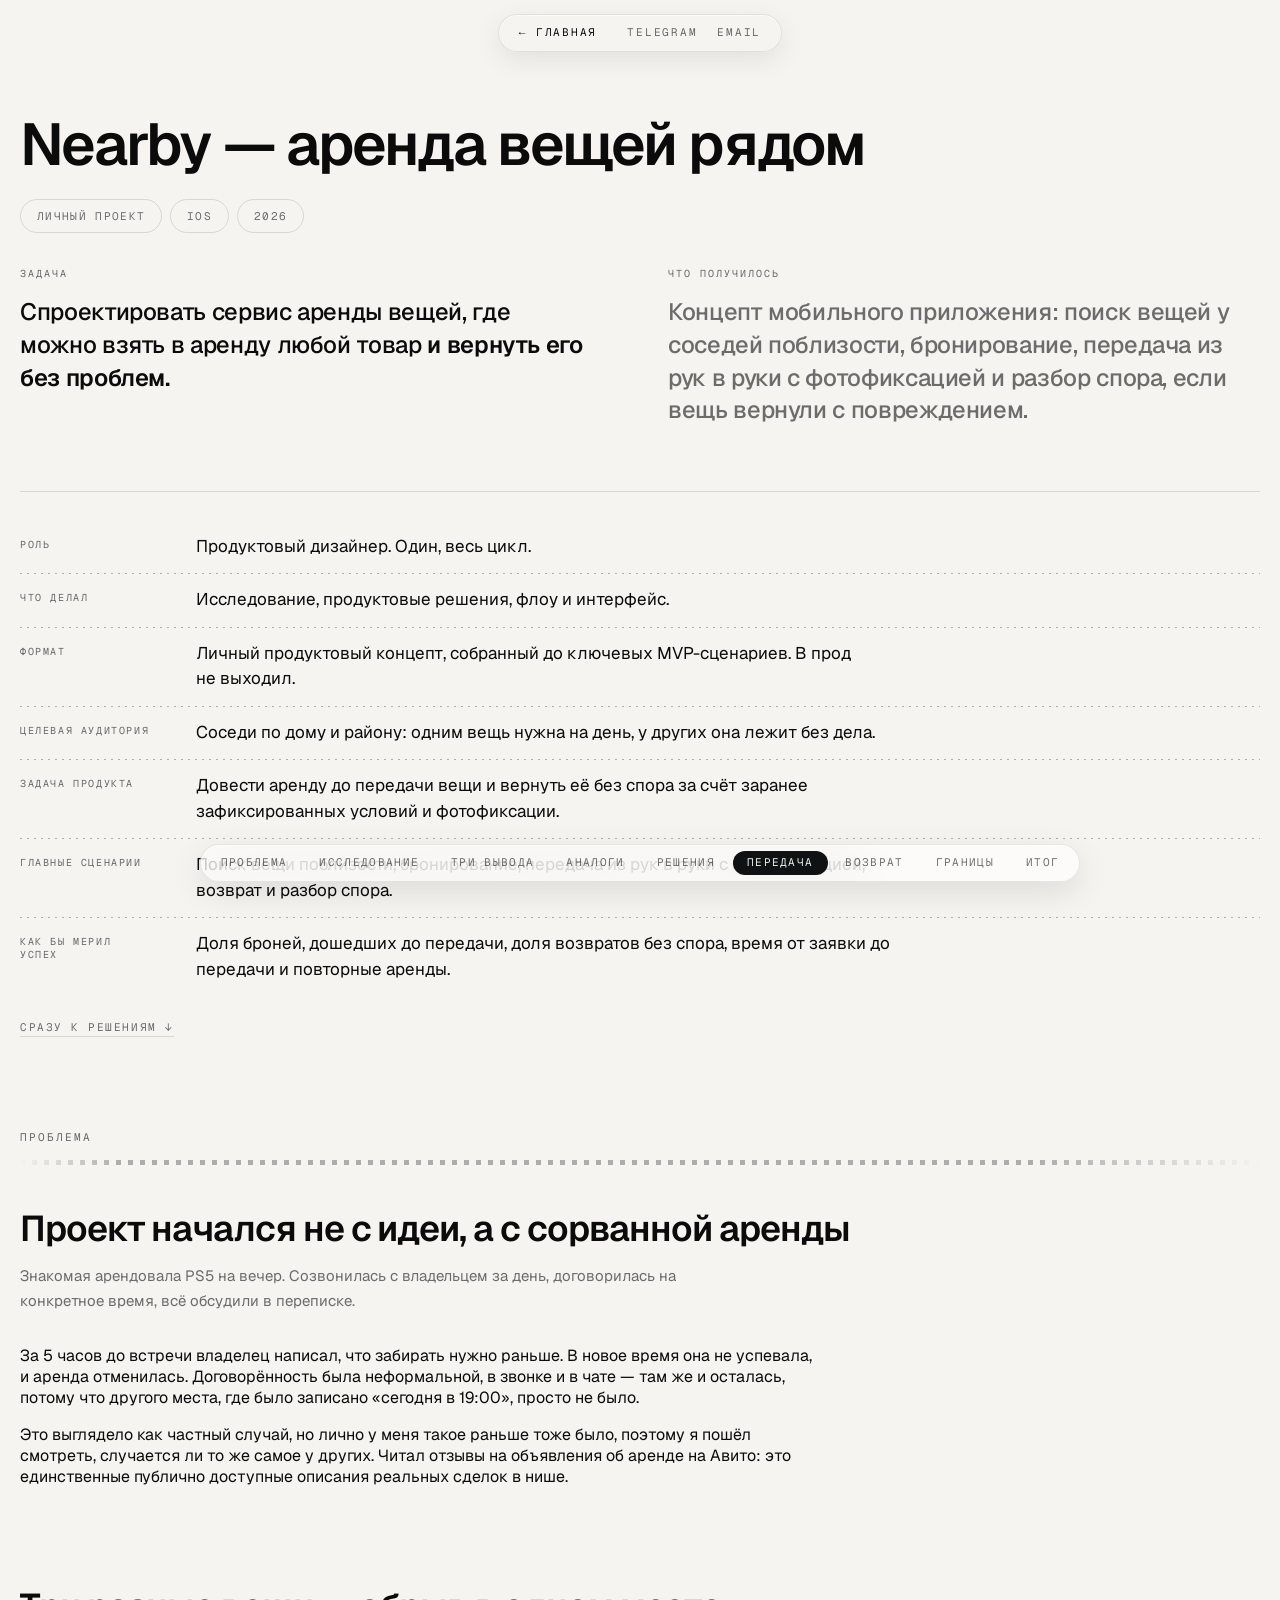
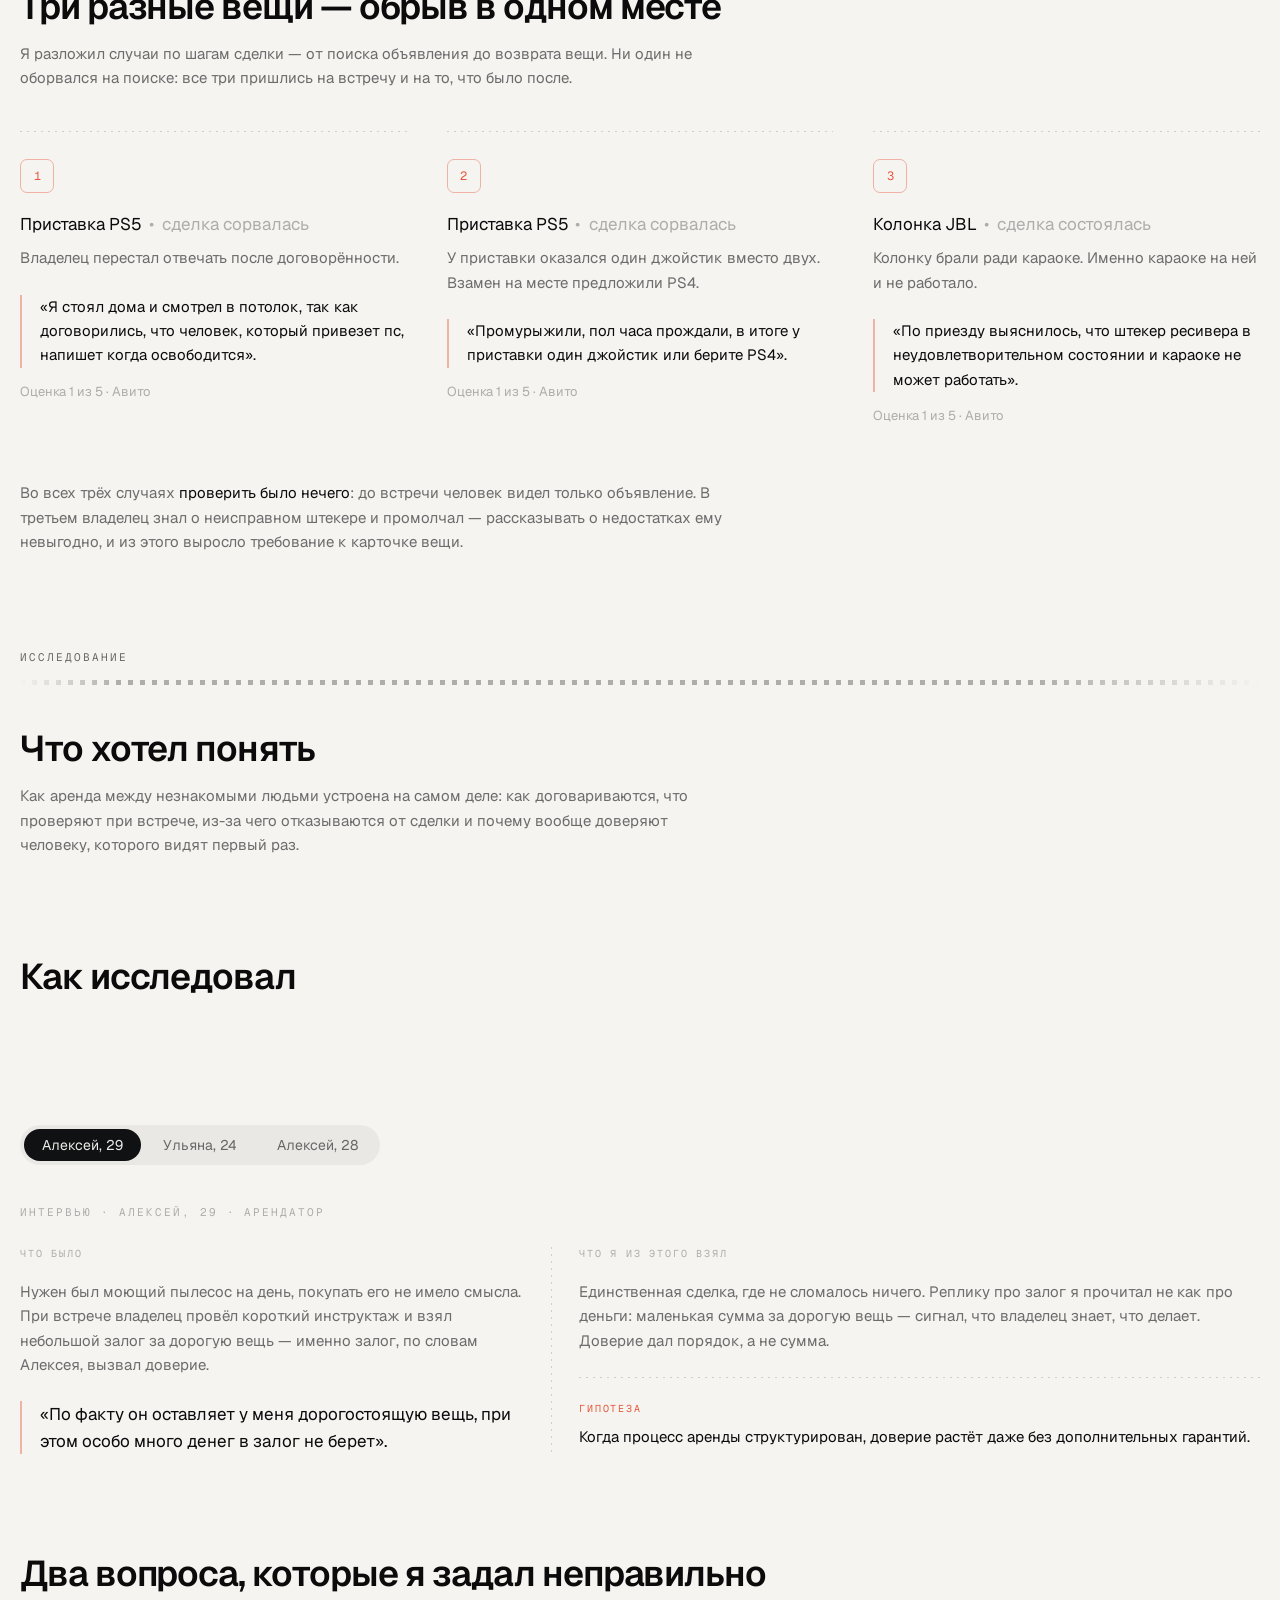
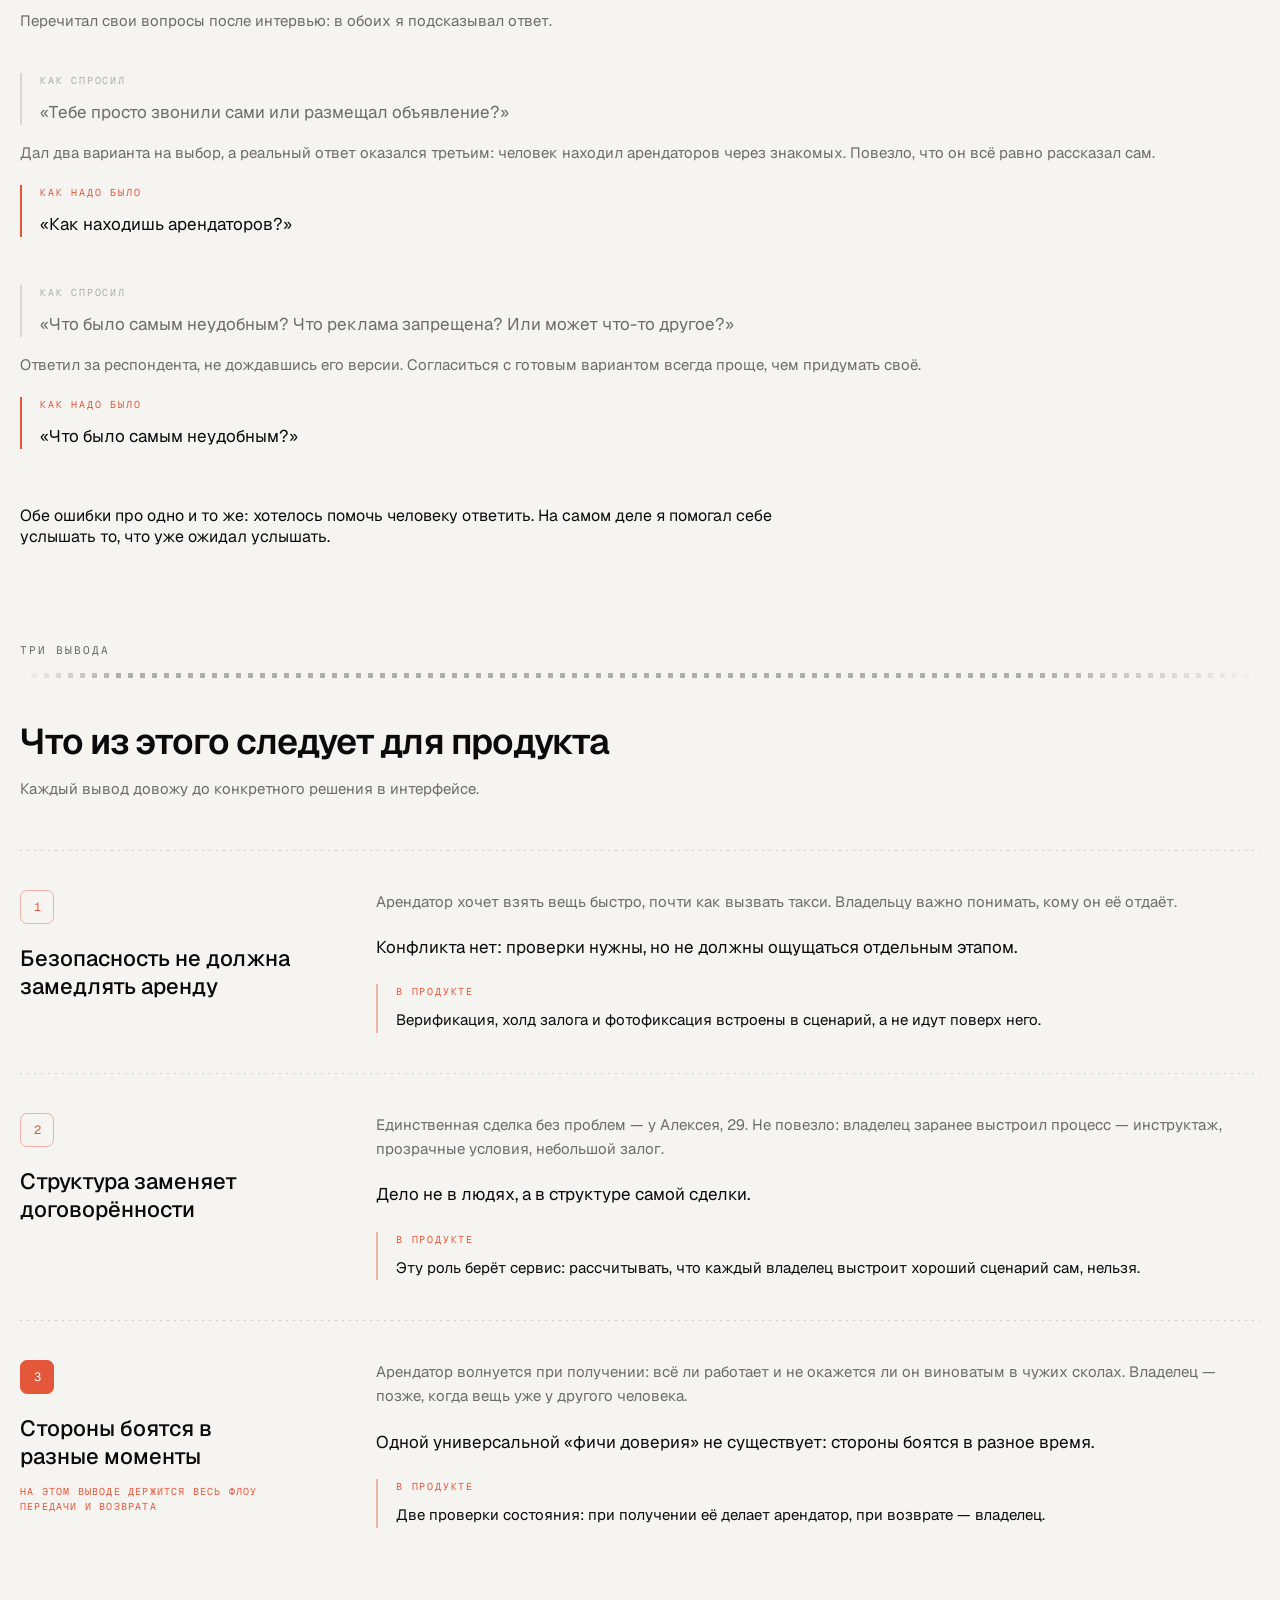
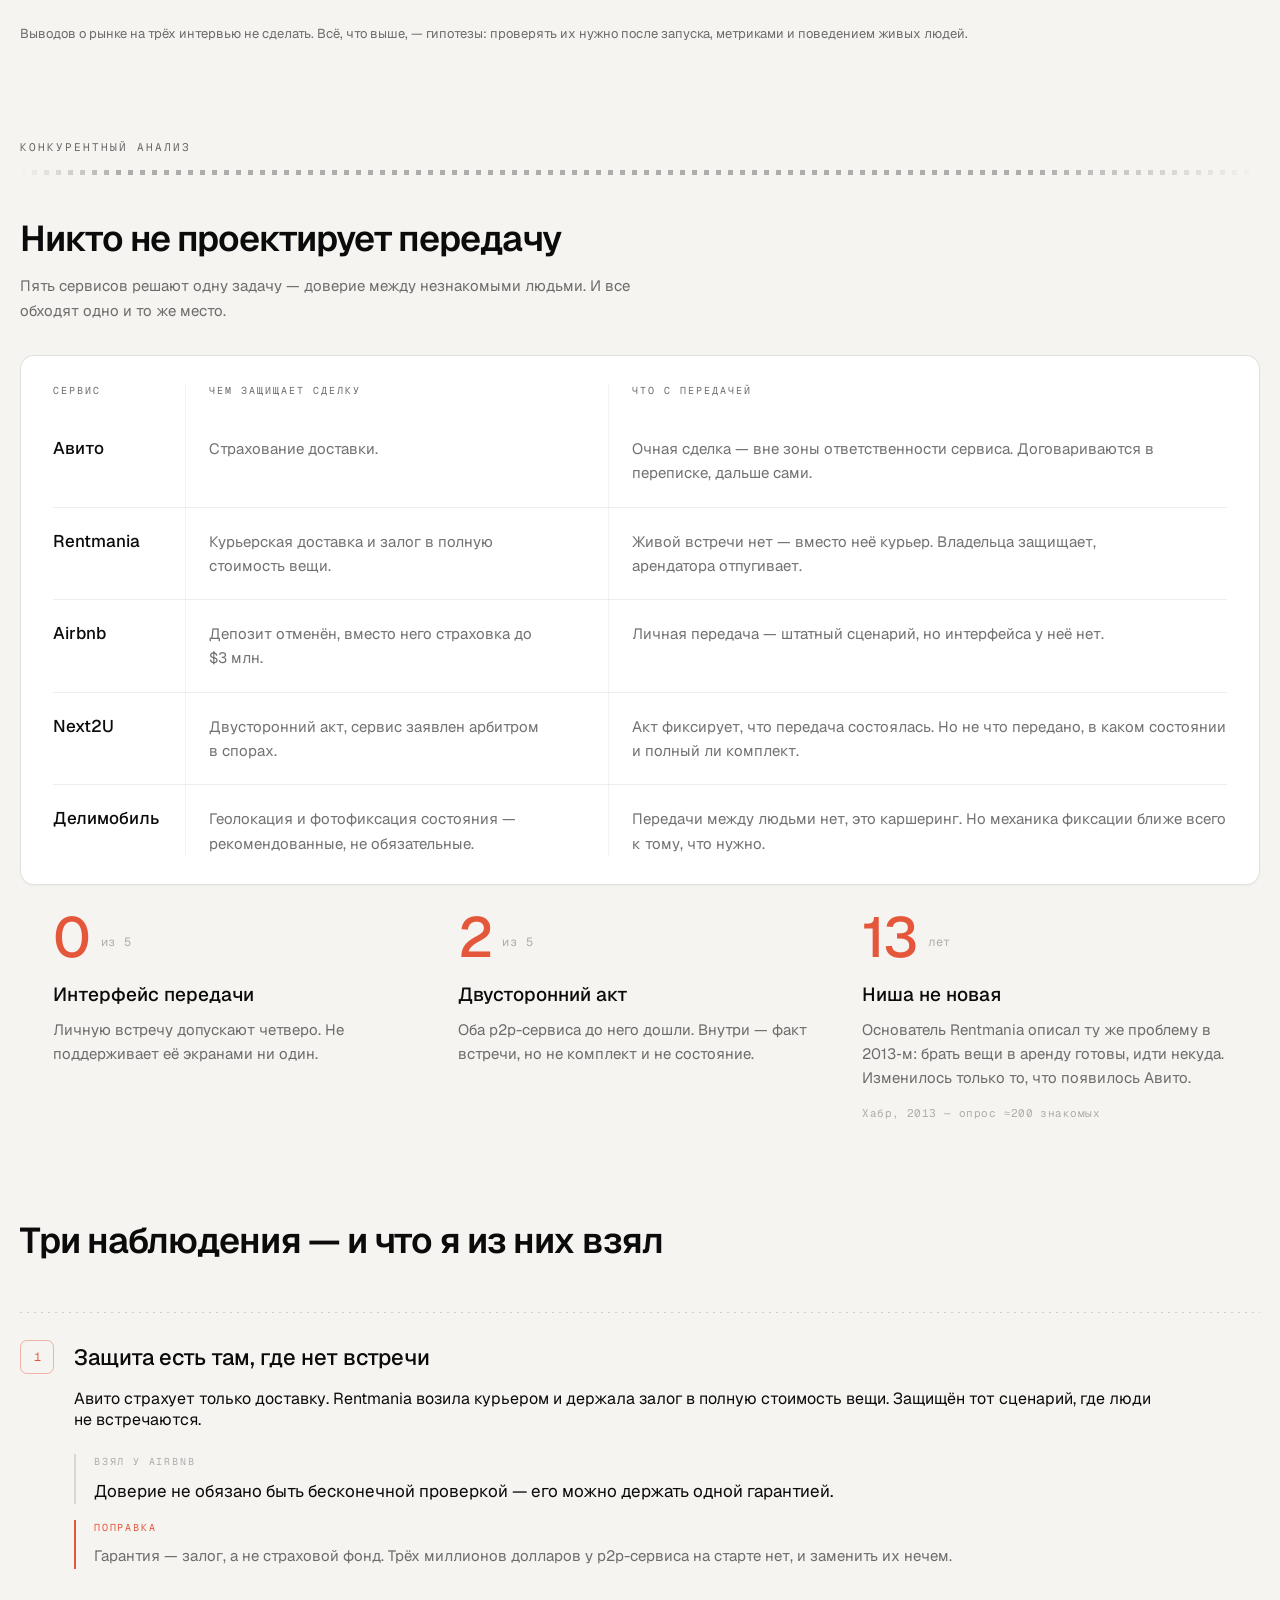
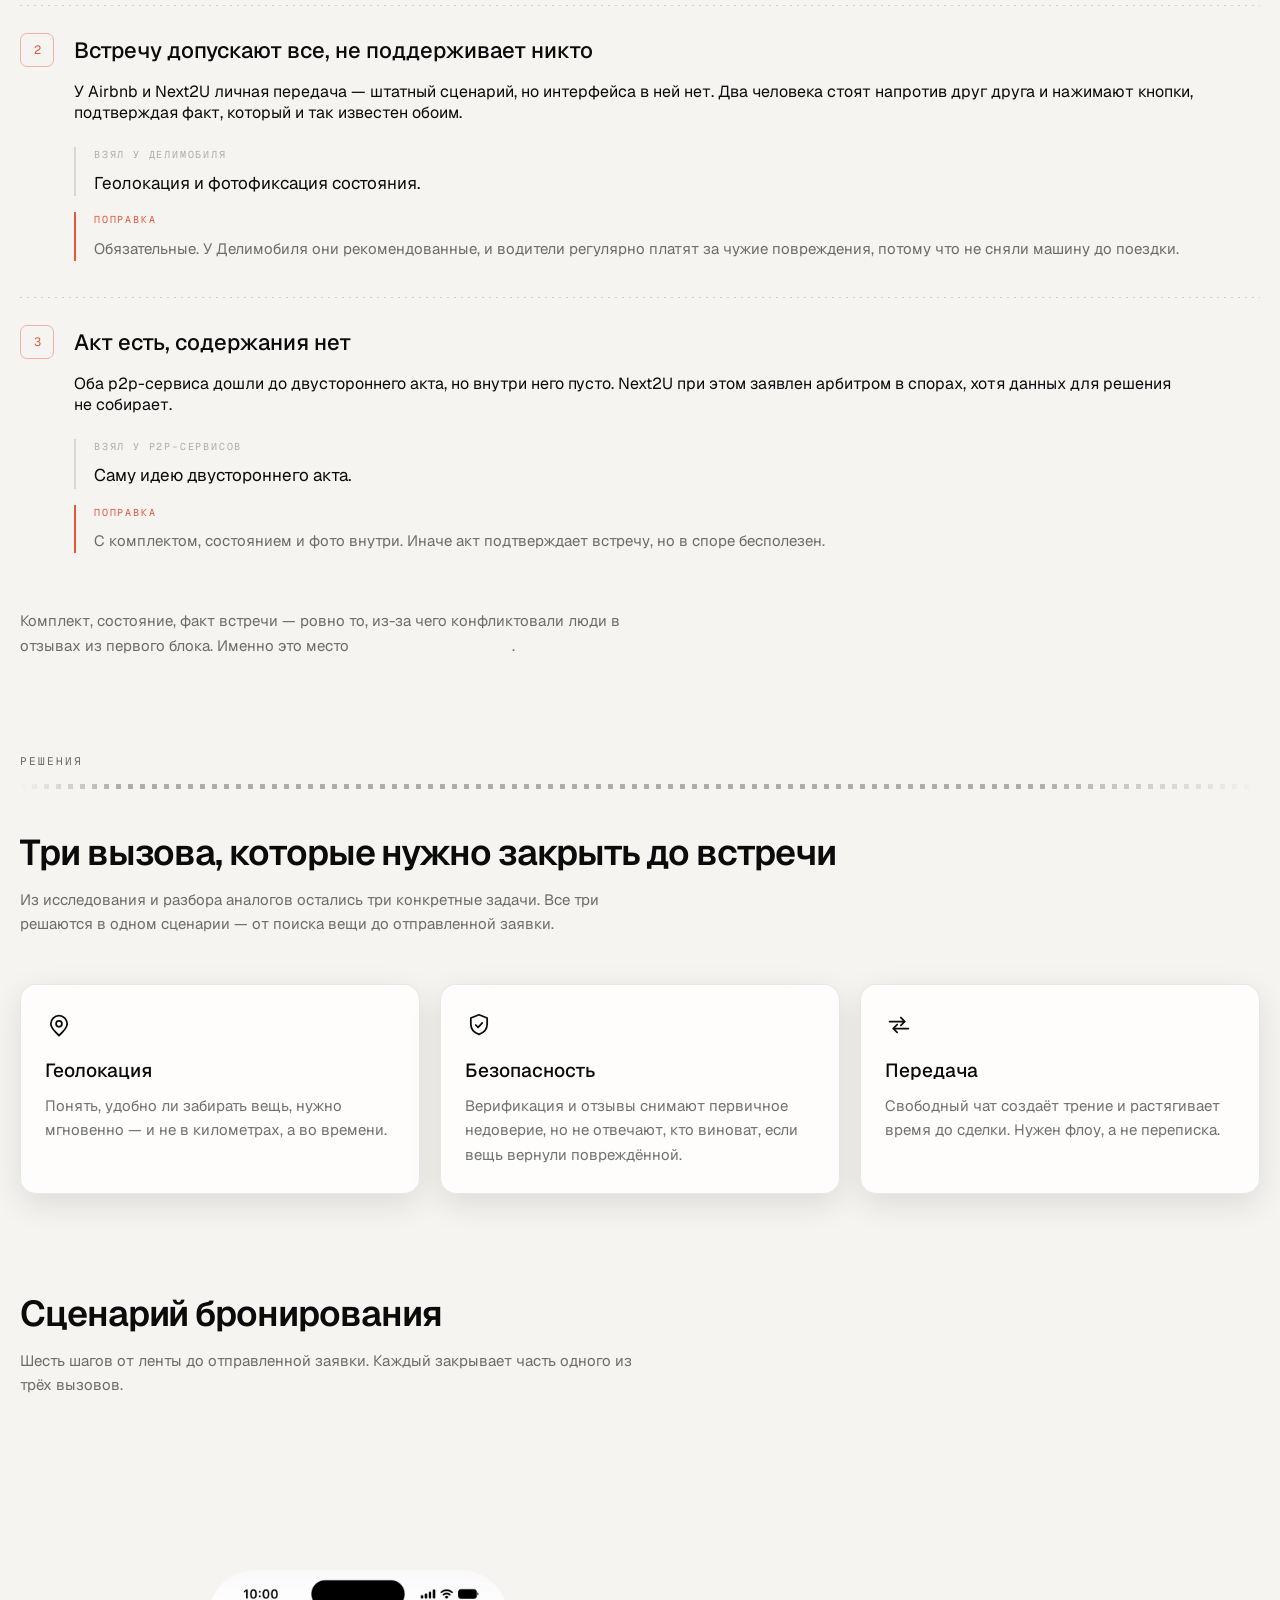
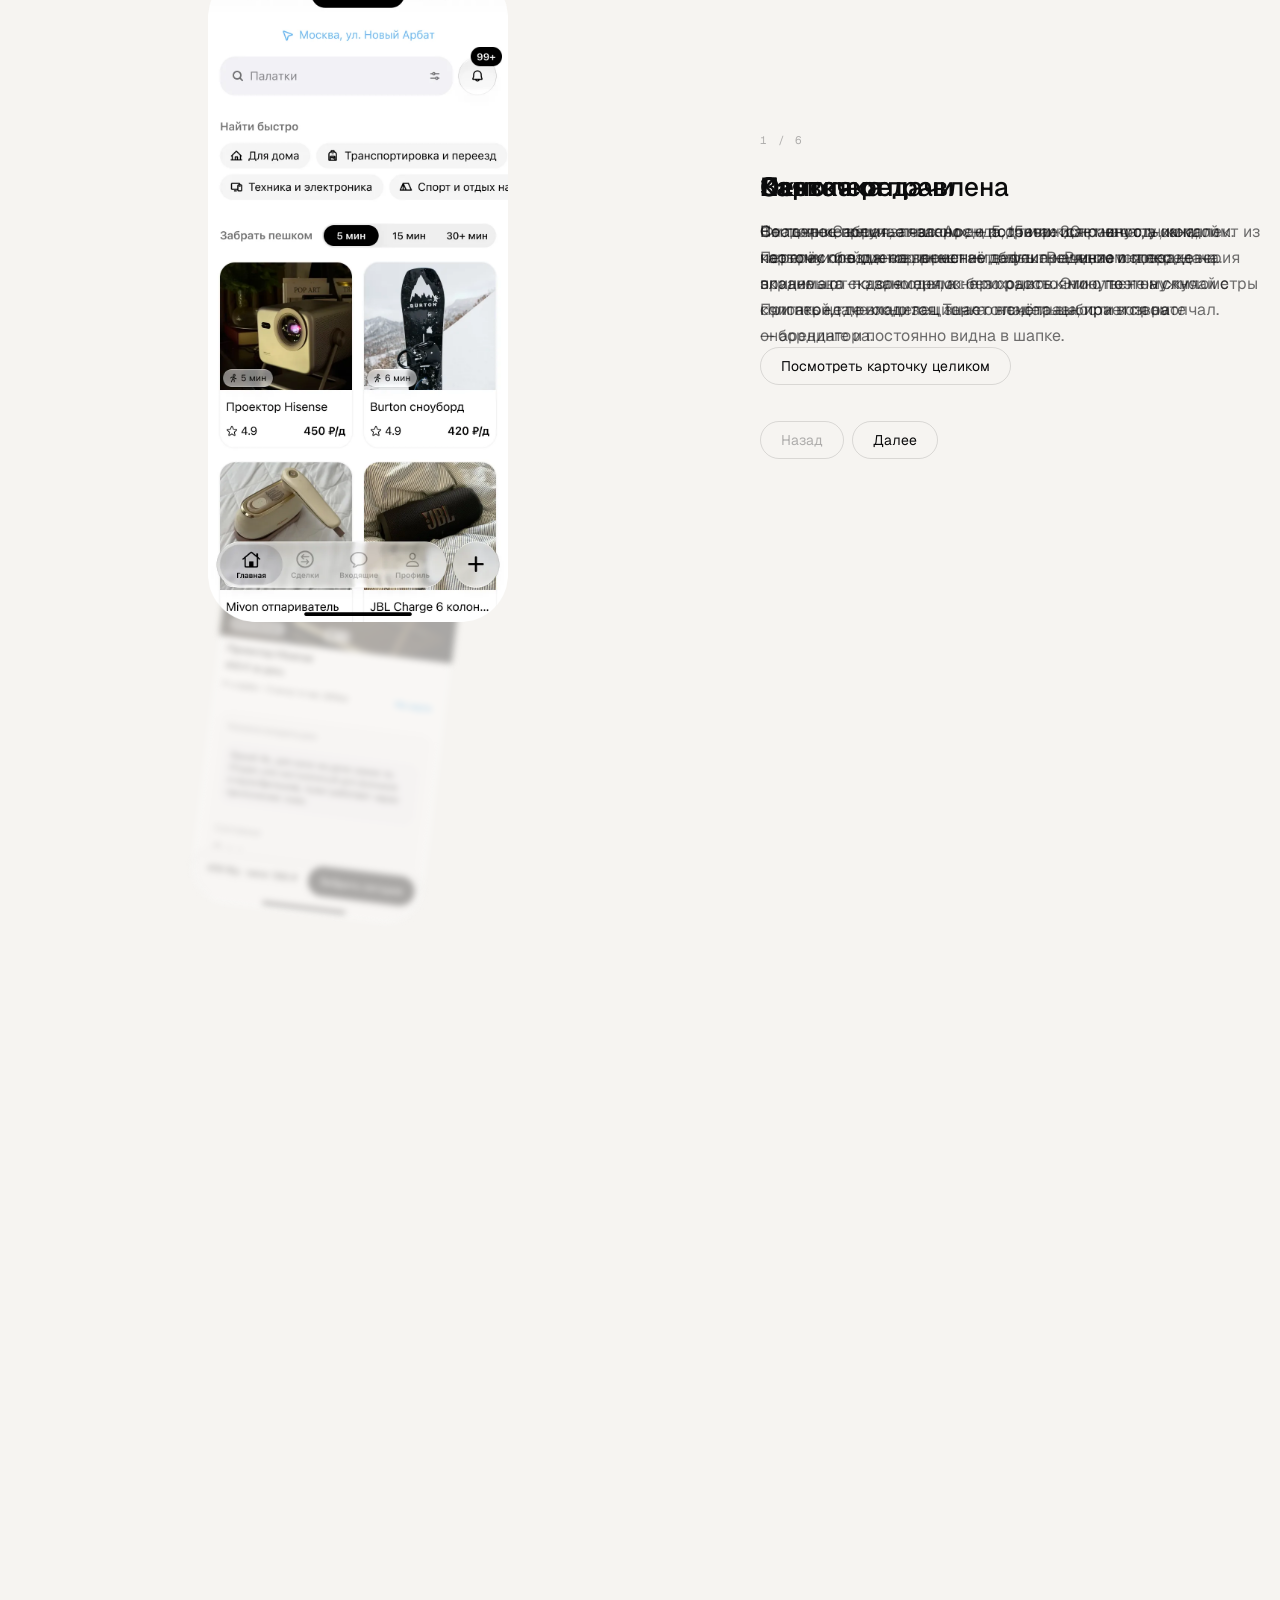
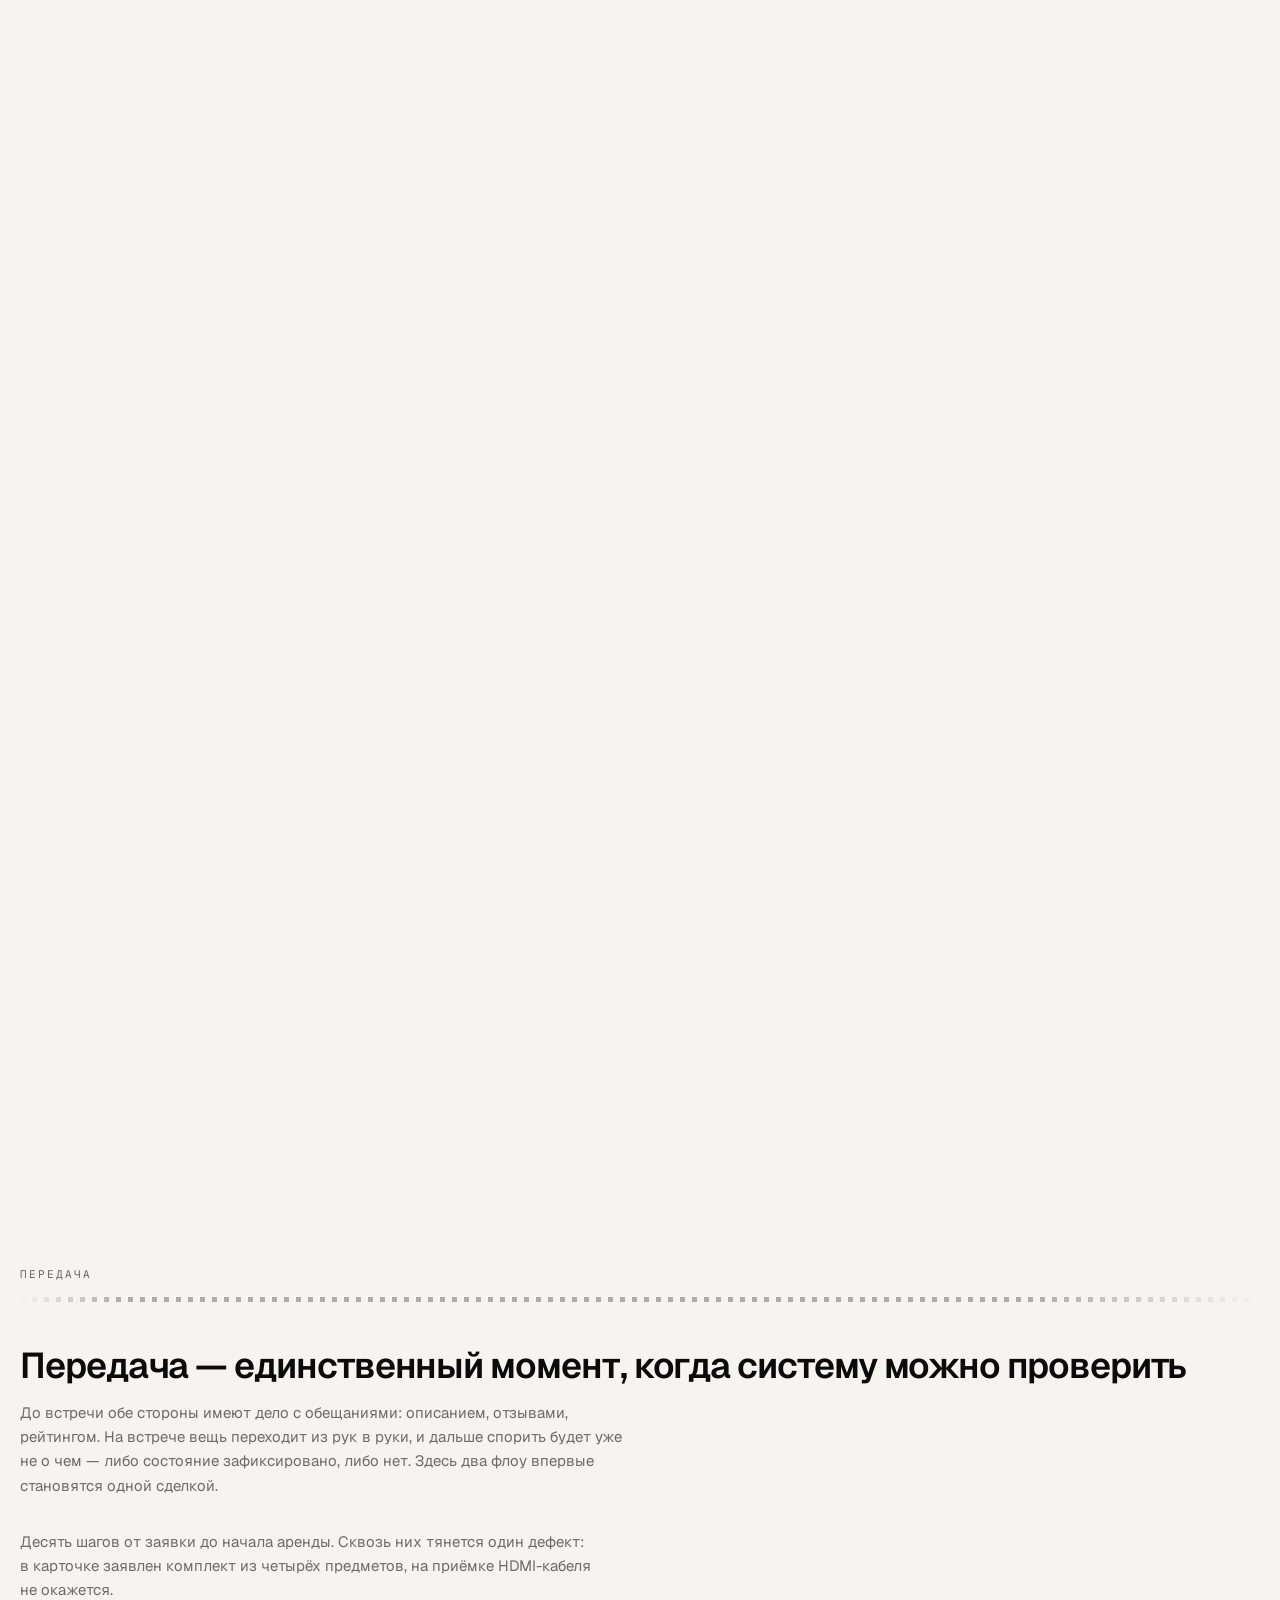
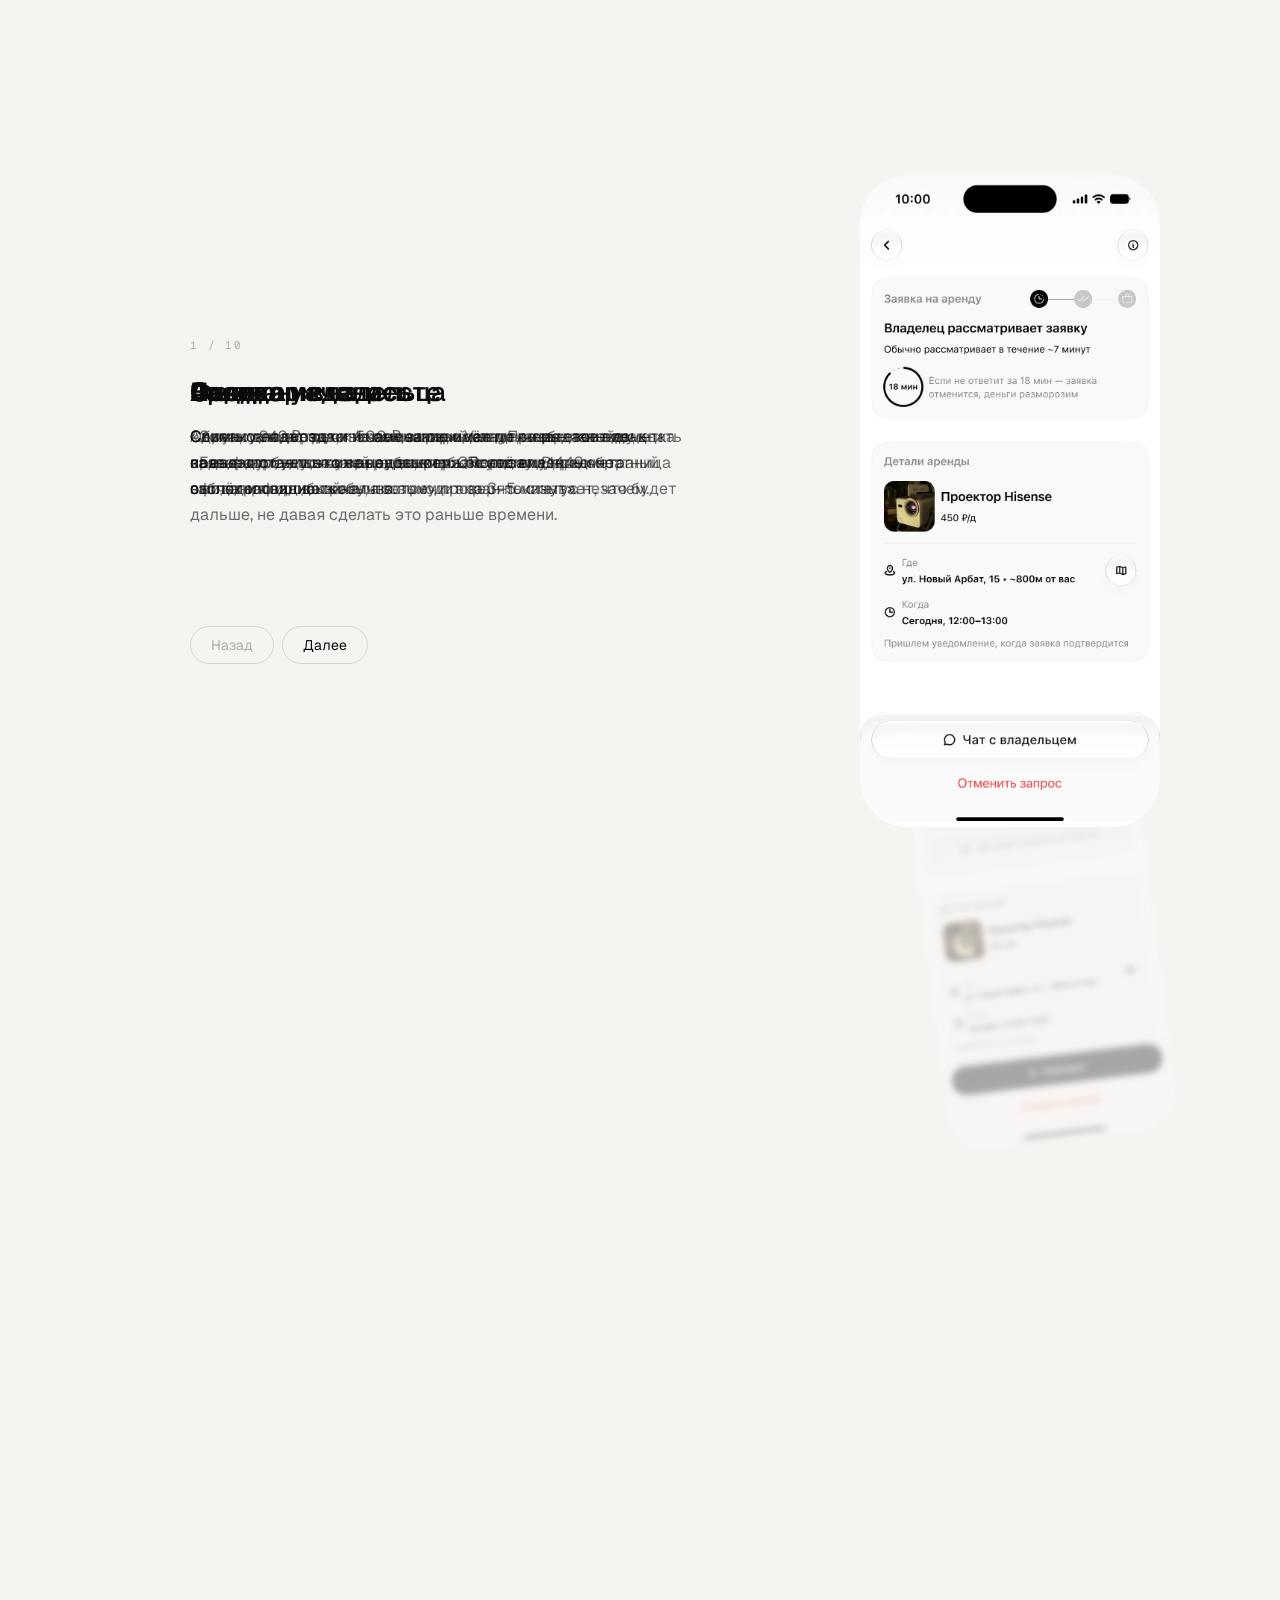
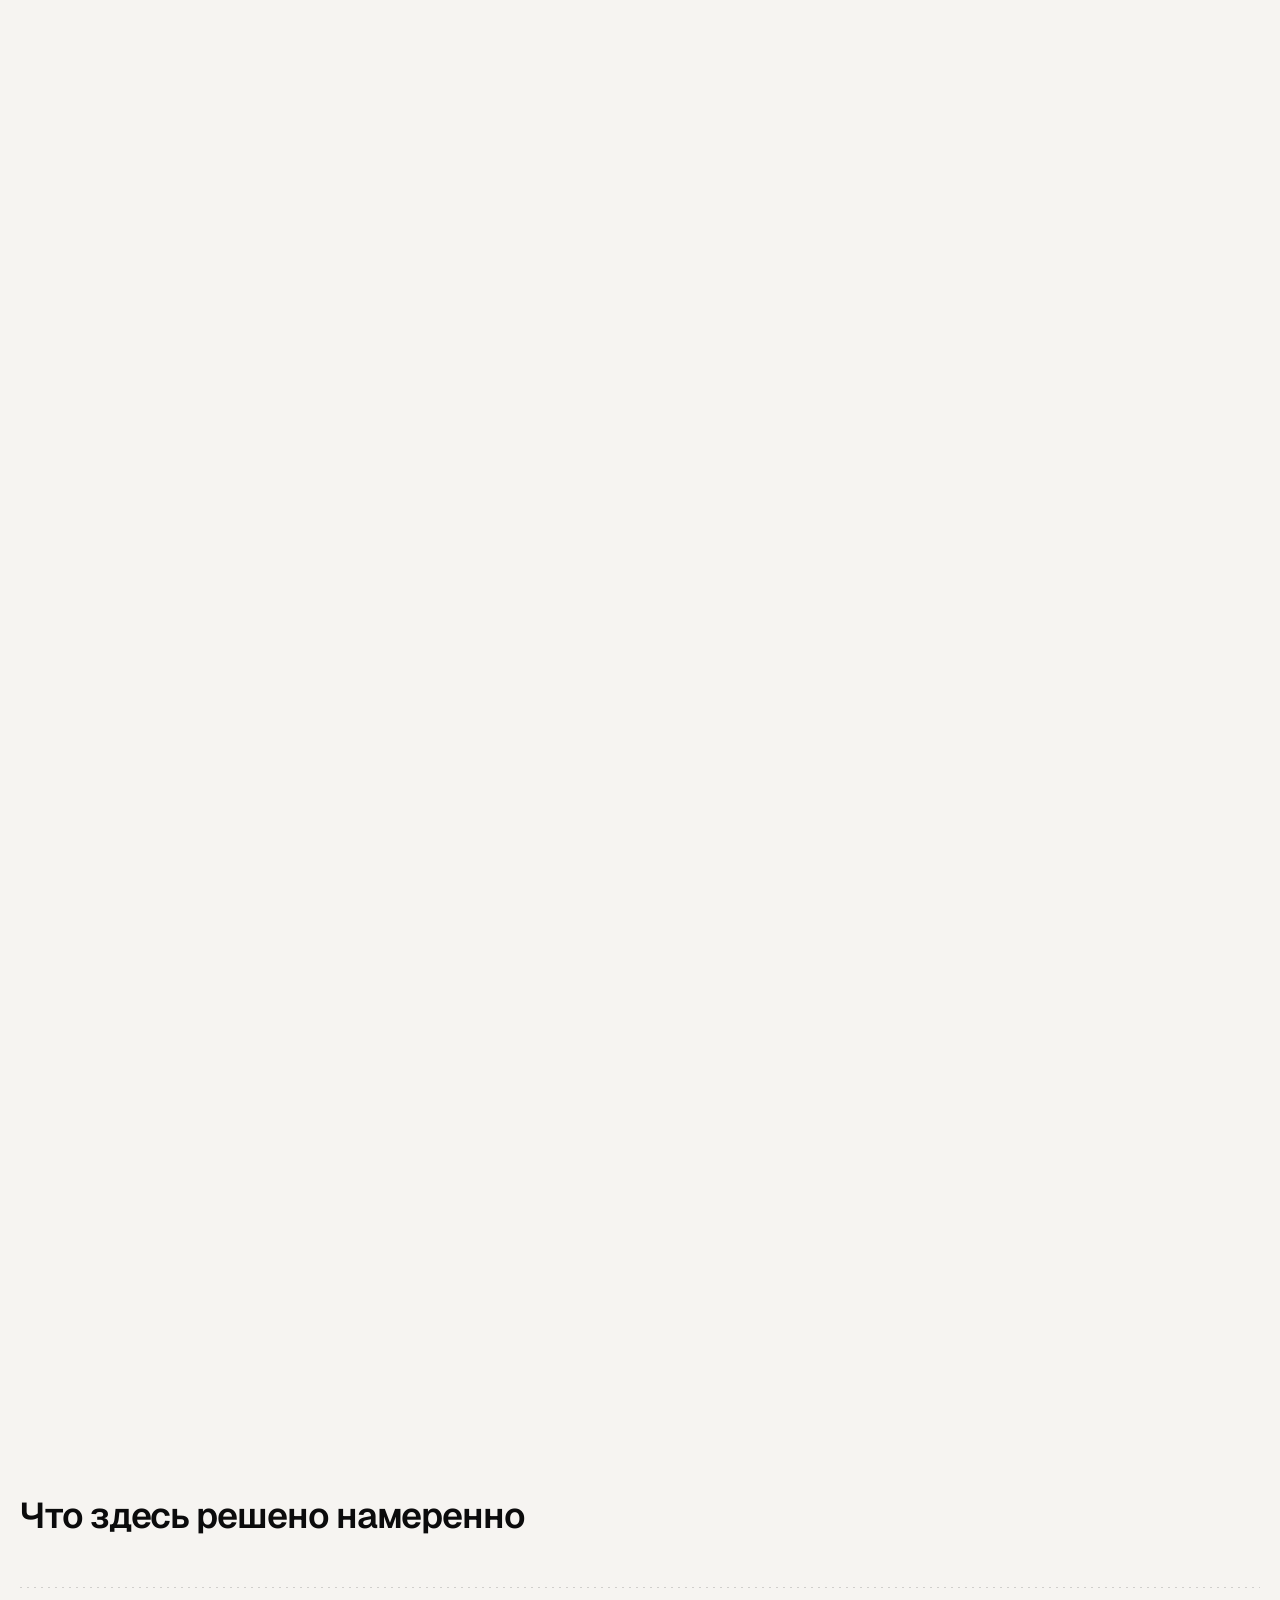
==== case-nearby.html @ 90307a19 "fix: обновлён скрин pending и возвращён экран «Я на месте» во флоу передачи Co-Authored-By: Claude O" ====
<!DOCTYPE html>
<html lang="ru">
<head>
<meta charset="utf-8">
<meta name="viewport" content="width=device-width, initial-scale=1">
<meta name="color-scheme" content="light only">
<meta name="supported-color-schemes" content="light">
<meta name="theme-color" content="#F6F4F1">
<title>Nearby — аренда вещей рядом</title>
<link rel="icon" href="favicon.svg" type="image/svg+xml">
<link rel="stylesheet" href="css/fonts.css">
<link rel="stylesheet" href="css/tokens.css">
<link rel="stylesheet" href="css/base.css">
<link rel="stylesheet" href="css/case.css">
<link rel="stylesheet" href="css/nearby.css">
<link rel="stylesheet" href="css/transition.css">
<!-- ставим флаг до первой отрисовки: иначе блоки успеют показаться и мигнут -->
<script>document.documentElement.classList.add('js-rv')</script>
<!-- без defer намеренно: переход должен встать до первой отрисовки страницы -->
<script src="js/page-transition.js"></script>
<!-- Vercel Speed Insights: сбор метрик реальных пользователей -->
<script defer src="/_vercel/speed-insights/script.js"></script>
<!-- Yandex.Metrika counter -->
<script type="text/javascript">
    (function(m,e,t,r,i,k,a){
        m[i]=m[i]||function(){(m[i].a=m[i].a||[]).push(arguments)};
        m[i].l=1*new Date();
        for (var j = 0; j < document.scripts.length; j++) {if (document.scripts[j].src === r) { return; }}
        k=e.createElement(t),a=e.getElementsByTagName(t)[0],k.async=1,k.src=r,a.parentNode.insertBefore(k,a)
    })(window, document,'script','https://mc.yandex.ru/metrika/tag.js?id=111310110', 'ym');

    ym(111310110, 'init', {ssr:true, webvisor:true, clickmap:true, ecommerce:"dataLayer", referrer: document.referrer, url: location.href, accurateTrackBounce:true, trackLinks:true});
</script>
<!-- /Yandex.Metrika counter -->
</head>
<body>
<!-- Yandex.Metrika: часть без JS. В <head> её держать нельзя — там разрешён
     только link/style/meta, и парсер закрыл бы <head> на этом теге. -->
<noscript><div><img src="https://mc.yandex.ru/watch/111310110" style="position:absolute; left:-9999px;" alt="" /></div></noscript>

<div class="navbar" id="navbar">
  <nav class="nav">
    <a class="back" href="index.html">← Главная</a>
    <div class="nav__l">
      <a href="https://t.me/deadlif1" target="_blank" rel="noopener">Telegram</a>
      <a href="mailto:new.boxmail666@gmail.com">Email</a>
    </div>
  </nav>
</div>

<div class="spacer" aria-hidden="true"></div>

<div class="wrap">

  <header class="chead">
    <h1 class="chead__title">Nearby — аренда вещей рядом</h1>

    <div class="pills">
      <span class="pill">Личный проект</span>
      <span class="pill">iOS</span>
      <span class="pill">2026</span>
    </div>

    <div class="brief">
      <div>
        <p class="brief__k">Задача</p>
        <p class="brief__t">Спроектировать сервис аренды вещей, где можно взять в аренду любой товар <b>и вернуть его без проблем.</b></p>
      </div>
      <div>
        <p class="brief__k">Что получилось</p>
        <p class="brief__t brief__t--dim">Концепт мобильного приложения: поиск вещей у соседей поблизости, бронирование, передача из рук в руки с фотофиксацией и разбор спора, если вещь вернули с повреждением.</p>
      </div>
    </div>

  </header>

  <!-- Кейс длинный намеренно, но не каждый читатель готов пройти его целиком.
       Здесь аргумент целиком в нескольких строках, дальше — как я к нему пришёл.
       Роль, формат и статус живут только тут: раньше они дублировались строкой
       .meta в шапке, экран в экран. -->
  <section class="tldr" aria-label="Кратко о кейсе">
    <dl class="tldr__l">
      <div>
        <dt>Роль</dt>
        <dd>Продуктовый дизайнер. Один, весь цикл.</dd>
      </div>
      <div>
        <dt>Что делал</dt>
        <dd>Исследование, продуктовые решения, флоу и интерфейс.</dd>
      </div>
      <div>
        <dt>Формат</dt>
        <dd>Личный продуктовый концепт, собранный до ключевых MVP-сценариев. В прод не выходил.</dd>
      </div>
      <div>
        <dt>Целевая аудитория</dt>
        <dd>Соседи по дому и району: одним вещь нужна на день, у других она лежит без дела.</dd>
      </div>
      <div>
        <dt>Задача продукта</dt>
        <dd>Довести аренду до передачи вещи и вернуть её без спора за счёт заранее зафиксированных условий и фотофиксации.</dd>
      </div>
      <div>
        <dt>Главные сценарии</dt>
        <dd>Поиск вещи поблизости, бронирование, передача из рук в руки с фотофиксацией, возврат и разбор спора.</dd>
      </div>
      <div>
        <dt>Как бы мерил успех</dt>
        <dd>Доля броней, дошедших до передачи, доля возвратов без спора, время от заявки до передачи и повторные аренды.</dd>
      </div>
    </dl>

    <p class="tldr__go"><a href="#solution">Сразу к решениям ↓</a></p>
  </section>

  <!-- ── 1. Проблема ──────────────────────────────────────────────────── -->
  <section id="problem">
    <div class="labelrow"><p class="sect__label">Проблема</p><hr class="rule"></div>

    <h2 class="stub__t">Проект начался не с идеи, а с сорванной аренды</h2>

    <p class="lead">Знакомая арендовала PS5 на вечер. Созвонилась с владельцем за день, договорилась на конкретное время, всё обсудили в переписке.</p>

    <p>За 5 часов до встречи владелец написал, что забирать нужно раньше. В новое время она не успевала, и аренда отменилась. Договорённость была неформальной, в звонке и в чате — там же и осталась, потому что другого места, где было записано «сегодня в 19:00», просто не было.</p>

    <p>Это выглядело как частный случай, но лично у меня такое раньше тоже было, поэтому я пошёл смотреть, случается ли то же самое у других. Читал отзывы на объявления об аренде на Авито: это единственные публично доступные описания реальных сделок в нише.</p>

    <h2 class="stub__t" style="margin-top:96px">Три разные вещи — обрыв в одном месте</h2>

    <p class="lead">Я разложил случаи по шагам сделки — от поиска объявления до возврата вещи. Ни один не оборвался на поиске: все три пришлись на встречу и на то, что было после.</p>

    <ul class="ev" id="ev-problem" aria-label="Три отзыва: что произошло в каждом случае">
      <li class="ev__c">
        <span class="ev__n" aria-hidden="true">1</span>
        <p class="ev__t">Приставка PS5 <span class="ev__st">сделка сорвалась</span></p>
        <p class="ev__d">Владелец перестал отвечать после договорённости.</p>
        <blockquote class="ev__q">«Я стоял дома и смотрел в потолок, так как договорились, что человек, который привезет пс, напишет когда освободится».</blockquote>
        <p class="ev__src">Оценка 1 из 5 · Авито</p>
      </li>

      <li class="ev__c">
        <span class="ev__n" aria-hidden="true">2</span>
        <p class="ev__t">Приставка PS5 <span class="ev__st">сделка сорвалась</span></p>
        <p class="ev__d">У приставки оказался один джойстик вместо двух. Взамен на месте предложили PS4.</p>
        <blockquote class="ev__q">«Промурыжили, пол часа прождали, в итоге у приставки один джойстик или берите PS4».</blockquote>
        <p class="ev__src">Оценка 1 из 5 · Авито</p>
      </li>

      <li class="ev__c">
        <span class="ev__n" aria-hidden="true">3</span>
        <p class="ev__t">Колонка JBL <span class="ev__st">сделка состоялась</span></p>
        <p class="ev__d">Колонку брали ради караоке. Именно караоке на ней и не работало.</p>
        <blockquote class="ev__q">«По приезду выяснилось, что штекер ресивера в неудовлетворительном состоянии и караоке не может работать».</blockquote>
        <p class="ev__src">Оценка 1 из 5 · Авито</p>
      </li>
    </ul>

    <p class="lead" style="margin-top:56px">Во всех трёх случаях <span class="mark">проверить было нечего</span>: до встречи человек видел только объявление. В третьем владелец знал о неисправном штекере и промолчал — рассказывать о недостатках ему невыгодно, и из этого выросло требование к карточке вещи.</p>
  </section>

  <!-- ── 2. Исследование ──────────────────────────────────────────────── -->
  <section id="research">
    <div class="labelrow"><p class="sect__label">Исследование</p><hr class="rule"></div>

    <h2 class="stub__t">Что хотел понять</h2>

    <p class="lead">Как аренда между незнакомыми людьми устроена на самом деле: как договариваются, что проверяют при встрече, из-за чего отказываются от сделки и почему вообще доверяют человеку, которого видят первый раз.</p>

    <h2 class="stub__t" style="margin-top:96px">Как исследовал</h2>

    <p class="lead">3 глубинных интервью: два арендатора и владелец, который уже сдаёт вещи. Разбирал каждое отдельно — боли люди называли похожие, а причины у каждого свои. Повторяющееся фиксировал как гипотезу для проверки после запуска.</p>

    <div class="sw" id="sw-interview">
      <div class="sw__tabs" role="tablist" aria-label="Интервью">
        <button class="sw__tab is-on" type="button" role="tab" id="sw-t1" aria-controls="sw-p1" aria-selected="true" tabindex="0">Алексей, 29</button>
        <button class="sw__tab" type="button" role="tab" id="sw-t2" aria-controls="sw-p2" aria-selected="false" tabindex="-1">Ульяна, 24</button>
        <button class="sw__tab" type="button" role="tab" id="sw-t3" aria-controls="sw-p3" aria-selected="false" tabindex="-1">Алексей, 28</button>
      </div>

      <div class="sw__panel" role="tabpanel" id="sw-p1" aria-labelledby="sw-t1" tabindex="0">
        <p class="sw__k">Интервью · Алексей, 29 · арендатор</p>
        <div class="sw__grid">
          <div>
            <p class="sw__ck">Что было</p>
            <p class="sw__d">Нужен был моющий пылесос на день, покупать его не имело смысла. При встрече владелец провёл короткий инструктаж и взял небольшой залог за дорогую вещь — именно залог, по словам Алексея, вызвал доверие.</p>
            <blockquote class="sw__q">«По факту он оставляет у меня дорогостоящую вещь, при этом особо много денег в залог не берет».</blockquote>
          </div>
          <div class="sw__col--right">
            <p class="sw__ck">Что я из этого взял</p>
            <p class="sw__d">Единственная сделка, где не сломалось ничего. Реплику про залог я прочитал не как про деньги: маленькая сумма за дорогую вещь — сигнал, что владелец знает, что делает. Доверие дал порядок, а не сумма.</p>
            <p class="sw__h"><span class="sw__hk">Гипотеза</span> Когда процесс аренды структурирован, доверие растёт даже без дополнительных гарантий.</p>
          </div>
        </div>
      </div>

      <div class="sw__panel" role="tabpanel" id="sw-p2" aria-labelledby="sw-t2" tabindex="0" hidden>
        <p class="sw__k">Интервью · Ульяна, 24 · арендатор</p>
        <div class="sw__grid">
          <div>
            <p class="sw__ck">Что было</p>
            <p class="sw__d">Искала оборудование для мероприятия, выбирала по цене и отзывам. Уже перед встречей выяснилось, что часть важных условий не совпадает с её ожиданиями. Сделка сорвалась.</p>
            <blockquote class="sw__q">«Если бы описание соответствовало требованиям, сделки были бы более успешными».</blockquote>
          </div>
          <div class="sw__col--right">
            <p class="sw__ck">Что я из этого взял</p>
            <p class="sw__d">Вещь была, обе стороны хотели сделку — и она всё равно не состоялась: важное всплыло на последнем шаге. Ломается тут не аренда, а порядок, в котором человек узнаёт условия.</p>
            <p class="sw__h"><span class="sw__hk">Гипотеза</span> Если фиксировать условия сделки заранее, сорванных встреч станет меньше.</p>
          </div>
        </div>
      </div>

      <div class="sw__panel" role="tabpanel" id="sw-p3" aria-labelledby="sw-t3" tabindex="0" hidden>
        <p class="sw__k">Интервью · Алексей, 28 · владелец</p>
        <div class="sw__grid">
          <div>
            <p class="sw__ck">Что было</p>
            <p class="sw__d">Уже сдаёт вещи, но только знакомым. Каждую сделку организует заново и сам.</p>
            <blockquote class="sw__q">«Формальная ответственность всё равно на мне — фото, залог».</blockquote>
            <blockquote class="sw__q">«Было бы здорово автоматизировать это, как в Airbnb».</blockquote>
          </div>
          <div class="sw__col--right">
            <p class="sw__ck">Что я из этого взял</p>
            <p class="sw__d">Я ждал рассказа про страх перед незнакомцами, а услышал про Airbnb. Ему не страшно — ему неудобно: каждая сделка собирается вручную и ради посторонних не окупается.</p>
            <p class="sw__h"><span class="sw__hk">Гипотеза</span> Если продукт возьмёт организацию на себя, владелец будет готов сдавать вещи более широкой аудитории.</p>
          </div>
        </div>
      </div>
    </div>

    <h2 class="stub__t" style="margin-top:96px">Два вопроса, которые я задал неправильно</h2>

    <p class="lead">Перечитал свои вопросы после интервью: в обоих я подсказывал ответ.</p>

    <ol class="qa">
      <li class="qa__i">
        <p class="qa__bad"><span class="qa__k">Как спросил</span> «Тебе просто звонили сами или размещал объявление?»</p>
        <p class="qa__why">Дал два варианта на выбор, а реальный ответ оказался третьим: человек находил арендаторов через знакомых. Повезло, что он всё равно рассказал сам.</p>
        <p class="qa__good"><span class="qa__k">Как надо было</span> «Как находишь арендаторов?»</p>
      </li>
      <li class="qa__i">
        <p class="qa__bad"><span class="qa__k">Как спросил</span> «Что было самым неудобным? Что реклама запрещена? Или может что-то другое?»</p>
        <p class="qa__why">Ответил за респондента, не дождавшись его версии. Согласиться с готовым вариантом всегда проще, чем придумать своё.</p>
        <p class="qa__good"><span class="qa__k">Как надо было</span> «Что было самым неудобным?»</p>
      </li>
    </ol>

    <p>Обе ошибки про одно и то же: хотелось помочь человеку ответить. На самом деле я помогал себе услышать то, что уже ожидал услышать.</p>
  </section>

  <!-- ── 3. Три вывода ────────────────────────────────────────────────── -->
  <section id="insights">
    <div class="labelrow"><p class="sect__label">Три вывода</p><hr class="rule"></div>

    <h2 class="stub__t">Что из этого следует для продукта</h2>

    <p class="lead">Каждый вывод довожу до конкретного решения в интерфейсе.</p>

    <ol class="cl">
      <li class="cl__i">
        <div class="cl__side">
          <span class="cl__n" aria-hidden="true">1</span>
          <h3 class="cl__t">Безопасность не должна замедлять аренду</h3>
        </div>
        <div class="cl__body">
          <p class="cl__obs">Арендатор хочет взять вещь быстро, почти как вызвать такси. Владельцу важно понимать, кому он её отдаёт.</p>
          <p class="cl__out">Конфликта нет: проверки нужны, но не должны ощущаться отдельным этапом.</p>
          <p class="cl__prod"><span class="cl__pk">В продукте</span> Верификация, холд залога и фотофиксация встроены в сценарий, а не идут поверх него.</p>
        </div>
      </li>

      <li class="cl__i">
        <div class="cl__side">
          <span class="cl__n" aria-hidden="true">2</span>
          <h3 class="cl__t">Структура заменяет договорённости</h3>
        </div>
        <div class="cl__body">
          <p class="cl__obs">Единственная сделка без проблем — у Алексея, 29. Не повезло: владелец заранее выстроил процесс — инструктаж, прозрачные условия, небольшой залог.</p>
          <p class="cl__out">Дело не в людях, а в структуре самой сделки.</p>
          <p class="cl__prod"><span class="cl__pk">В продукте</span> Эту роль берёт сервис: рассчитывать, что каждый владелец выстроит хороший сценарий сам, нельзя.</p>
        </div>
      </li>

      <li class="cl__i cl__i--key">
        <div class="cl__side">
          <span class="cl__n" aria-hidden="true">3</span>
          <h3 class="cl__t">Стороны боятся в разные моменты</h3>
          <p class="cl__note">На этом выводе держится весь флоу передачи и возврата</p>
        </div>
        <div class="cl__body">
          <p class="cl__obs">Арендатор волнуется при получении: всё ли работает и не окажется ли он виноватым в чужих сколах. Владелец — позже, когда вещь уже у другого человека.</p>
          <p class="cl__out">Одной универсальной «фичи доверия» не существует: стороны боятся в разное время.</p>
          <p class="cl__prod"><span class="cl__pk">В продукте</span> Две проверки состояния: при получении её делает арендатор, при возврате — владелец.</p>
        </div>
      </li>
    </ol>

    <p class="note" style="margin-top:56px">Выводов о рынке на трёх интервью не сделать. Всё, что выше, — гипотезы: проверять их нужно после запуска, метриками и поведением живых людей.</p>
  </section>

  <!-- ── 4. Конкуренты ────────────────────────────────────────────────── -->
  <section id="market">
    <div class="labelrow"><p class="sect__label">Конкурентный анализ</p><hr class="rule"></div>

    <h2 class="stub__t">Никто не проектирует передачу</h2>

    <p class="lead">Пять сервисов решают одну задачу — доверие между незнакомыми людьми. И все обходят одно и то же место.</p>

    <div class="tbl tbl--rivals tbl--stack">
      <table>
        <caption>Пять сервисов: чем защищают сделку и что происходит на передаче</caption>
        <thead>
          <tr>
            <th scope="col">Сервис</th>
            <th scope="col">Чем защищает сделку</th>
            <th scope="col">Что с передачей</th>
          </tr>
        </thead>
        <tbody>
          <tr>
            <th scope="row"><span class="tbl__who">Авито</span></th>
            <td data-col="Чем защищает сделку">Страхование доставки.</td>
            <td data-col="Что с передачей">Очная сделка — вне зоны ответственности сервиса. Договариваются в переписке, дальше сами.</td>
          </tr>
          <tr>
            <th scope="row"><span class="tbl__who">Rentmania</span></th>
            <td data-col="Чем защищает сделку">Курьерская доставка и залог в полную стоимость вещи.</td>
            <td data-col="Что с передачей">Живой встречи нет — вместо неё курьер. Владельца защищает, арендатора отпугивает.</td>
          </tr>
          <tr>
            <th scope="row"><span class="tbl__who">Airbnb</span></th>
            <td data-col="Чем защищает сделку">Депозит отменён, вместо него страховка до $3 млн.</td>
            <td data-col="Что с передачей">Личная передача — штатный сценарий, но интерфейса у неё нет.</td>
          </tr>
          <tr>
            <th scope="row"><span class="tbl__who">Next2U</span></th>
            <td data-col="Чем защищает сделку">Двусторонний акт, сервис заявлен арбитром в спорах.</td>
            <td data-col="Что с передачей">Акт фиксирует, что передача состоялась. Но не что передано, в каком состоянии и полный ли комплект.</td>
          </tr>
          <tr>
            <th scope="row"><span class="tbl__who">Делимобиль</span></th>
            <td data-col="Чем защищает сделку">Геолокация и фотофиксация состояния — рекомендованные, не обязательные.</td>
            <td data-col="Что с передачей">Передачи между людьми нет, это каршеринг. Но механика фиксации ближе всего к тому, что нужно.</td>
          </tr>
        </tbody>
      </table>
    </div>

    <ul class="st">
      <li class="st__i">
        <p class="st__n">0 <span class="st__of">из 5</span></p>
        <p class="st__t">Интерфейс передачи</p>
        <p class="st__d">Личную встречу допускают четверо. Не поддерживает её экранами ни один.</p>
      </li>
      <li class="st__i">
        <p class="st__n">2 <span class="st__of">из 5</span></p>
        <p class="st__t">Двусторонний акт</p>
        <p class="st__d">Оба p2p-сервиса до него дошли. Внутри — факт встречи, но не комплект и не состояние.</p>
      </li>
      <li class="st__i">
        <p class="st__n">13 <span class="st__of">лет</span></p>
        <p class="st__t">Ниша не новая</p>
        <p class="st__d">Основатель Rentmania описал ту же проблему в 2013&#8209;м: брать вещи в аренду готовы, идти некуда. Изменилось только то, что появилось Авито.</p>
        <p class="st__src">Хабр, 2013 — опрос ≈200 знакомых</p>
      </li>
    </ul>

    <h2 class="stub__t" style="margin-top:96px">Три наблюдения — и что я из них взял</h2>

    <ol class="tr">
      <li class="tr__i">
        <span class="tr__n" aria-hidden="true">1</span>
        <h3 class="tr__t">Защита есть там, где нет встречи</h3>
        <p class="tr__d">Авито страхует только доставку. Rentmania возила курьером и держала залог в полную стоимость вещи. Защищён тот сценарий, где люди не встречаются.</p>
        <p class="tk__from"><span class="tk__k">Взял у Airbnb</span> Доверие не обязано быть бесконечной проверкой — его можно держать одной гарантией.</p>
        <p class="tk__fix"><span class="tk__k">Поправка</span> Гарантия — залог, а не страховой фонд. Трёх миллионов долларов у p2p-сервиса на старте нет, и заменить их нечем.</p>
      </li>
      <li class="tr__i">
        <span class="tr__n" aria-hidden="true">2</span>
        <h3 class="tr__t">Встречу допускают все, не поддерживает никто</h3>
        <p class="tr__d">У Airbnb и Next2U личная передача — штатный сценарий, но интерфейса в ней нет. Два человека стоят напротив друг друга и нажимают кнопки, подтверждая факт, который и так известен обоим.</p>
        <p class="tk__from"><span class="tk__k">Взял у Делимобиля</span> Геолокация и фотофиксация состояния.</p>
        <p class="tk__fix"><span class="tk__k">Поправка</span> Обязательные. У Делимобиля они рекомендованные, и водители регулярно платят за чужие повреждения, потому что не сняли машину до поездки.</p>
      </li>
      <li class="tr__i">
        <span class="tr__n" aria-hidden="true">3</span>
        <h3 class="tr__t">Акт есть, содержания нет</h3>
        <p class="tr__d">Оба p2p-сервиса дошли до двустороннего акта, но внутри него пусто. Next2U при этом заявлен арбитром в спорах, хотя данных для решения не собирает.</p>
        <p class="tk__from"><span class="tk__k">Взял у p2p-сервисов</span> Саму идею двустороннего акта.</p>
        <p class="tk__fix"><span class="tk__k">Поправка</span> С комплектом, состоянием и фото внутри. Иначе акт подтверждает встречу, но в споре бесполезен.</p>
      </li>
    </ol>

    <p class="lead" style="margin-top:56px">Комплект, состояние, факт встречи — ровно то, из-за чего конфликтовали люди в отзывах из первого блока. Именно это место <span class="mark">никто не проектирует</span>.</p>
  </section>

  <!-- ── 5. Решения ───────────────────────────────────────────────────── -->
  <section id="solution">
    <div class="labelrow"><p class="sect__label">Решения</p><hr class="rule"></div>

    <h2 class="stub__t">Три вызова, которые нужно закрыть до встречи</h2>

    <p class="lead">Из исследования и разбора аналогов остались три конкретные задачи. Все три решаются в одном сценарии — от поиска вещи до отправленной заявки.</p>

    <ol class="ch">
      <li class="ch__i">
        <span class="ch__ic" aria-hidden="true">
          <svg viewBox="0 0 24 24"><path d="M12 21c4.667-4.09 7-7.423 7-10a7 7 0 1 0-14 0c0 2.577 2.333 5.91 7 10Z"/><circle cx="12" cy="11" r="2.5"/></svg>
        </span>
        <h3 class="ch__t">Геолокация</h3>
        <p class="ch__d">Понять, удобно ли забирать вещь, нужно мгновенно — и не в километрах, а во времени.</p>      </li>
      <li class="ch__i">
        <span class="ch__ic" aria-hidden="true">
          <svg viewBox="0 0 24 24"><path d="M12 3.2 19 6v5.2c0 4.4-2.9 7.5-7 8.8-4.1-1.3-7-4.4-7-8.8V6l7-2.8Z"/><path d="m9.2 12 2 2 3.6-3.8"/></svg>
        </span>
        <h3 class="ch__t">Безопасность</h3>
        <p class="ch__d">Верификация и отзывы снимают первичное недоверие, но не отвечают, кто виноват, если вещь вернули повреждённой.</p>      </li>
      <li class="ch__i">
        <span class="ch__ic" aria-hidden="true">
          <svg viewBox="0 0 24 24"><path d="M4 9h13m-3.4-3.4L17 9l-3.4 3.4"/><path d="M20 15H7m3.4-3.4L7 15l3.4 3.4"/></svg>
        </span>
        <h3 class="ch__t">Передача</h3>
        <p class="ch__d">Свободный чат создаёт трение и растягивает время до сделки. Нужен флоу, а не переписка.</p>      </li>
    </ol>

    <h2 class="stub__t" style="margin-top:96px">Сценарий бронирования</h2>

    <p class="lead">Шесть шагов от ленты до отправленной заявки. Каждый закрывает часть одного из трёх вызовов.</p>

    <div class="wh" id="wh-booking" data-steps="6">
      <div class="wh__stage">
        <div class="wh__arc" aria-hidden="true">
          <figure class="wh__screen" data-i="0"><img src="assets/img/nearby/booking-1-feed.webp" width="804" height="1748" alt="Лента: фильтр «Забрать пешком» на 5, 15 и 30+ минут, у каждой карточки бейдж со временем в пути"></figure>
          <figure class="wh__screen" data-i="1"><img src="assets/img/nearby/booking-2-card.webp" width="804" height="1748" loading="lazy" alt="Карточка товара: цена, время пешком, описание владельца и блок состояния вещи"></figure>
          <figure class="wh__screen" data-i="2"><img src="assets/img/nearby/booking-3-period.webp" width="804" height="1748" loading="lazy" alt="Выбор срока аренды: один, два или три дня"></figure>
          <figure class="wh__screen" data-i="3"><img src="assets/img/nearby/booking-4-slot.webp" width="804" height="1748" loading="lazy" alt="Выбор дня и часового окна передачи с подписью, что аренда начинается с начала окна"></figure>
          <figure class="wh__screen" data-i="4"><img src="assets/img/nearby/booking-5-checkout.webp" width="804" height="1748" loading="lazy" alt="Экран оплаты: срок, дата, окно, способ оплаты и плашка о заморозке залога"></figure>
          <figure class="wh__screen" data-i="5"><img src="assets/img/nearby/booking-6-success.webp" width="804" height="1748" loading="lazy" alt="Подтверждение: заявка отправлена, статус можно отслеживать во вкладке сделок"></figure>
        </div>

        <!-- Шевроны стоят по бокам от макета, а не под текстом: орган управления
             рядом с тем, чем управляет. На десктопе их нет — там кнопки со словами
             под текстом шага. -->
        <button class="wh__flank wh__flank--prev" type="button" data-wh-dir="-1" aria-label="Назад"><svg viewBox="0 0 24 24" aria-hidden="true"><path d="M15 5 8 12l7 7"/></svg></button>
        <button class="wh__flank wh__flank--next" type="button" data-wh-dir="1" aria-label="Далее"><svg viewBox="0 0 24 24" aria-hidden="true"><path d="m9 5 7 7-7 7"/></svg></button>

        <div class="wh__side">
          <div class="wh__meta">
            <p class="wh__count"><span data-wh-now>1</span> / 6</p>
          </div>

          <div class="wh__texts">
            <div class="wh__text is-on" data-i="0">
              <h3 class="wh__t">Лента</h3>
              <p class="wh__d">Фильтр «Забрать пешком» — 5, 15 или 30+ минут, у каждой карточки бейдж со временем в пути. Решение о поездке принимают по времени, а не по расстоянию, поэтому километры считать не приходится. Точка отсчёта выбирается на онбординге и постоянно видна в шапке.</p>
              <p class="wh__d wh__d--s">Фильтр «Забрать пешком» — 5, 15 или 30+ минут, бейдж со временем на карточке. Решение принимают по времени, а не по километрам.</p>
            </div>
            <div class="wh__text" data-i="1">
              <h3 class="wh__t">Карточка</h3>
              <p class="wh__d">Состояние вещи заявлено до встречи: исправность, комплект из четырёх предметов, внешние дефекты. Рядом индекс доверия владельца — доля сделок без срывов. Это ответ на случай с колонкой, где владелец знал о неисправности и промолчал.</p>
              <p class="wh__d wh__d--s">Состояние заявлено до встречи: исправность, комплект, дефекты. Ответ на случай, где владелец знал о неисправности и промолчал.</p>
              <button class="wh__btn wh__more" type="button" data-cf-open
                data-cf-src="assets/img/nearby/booking-card-full.webp" data-cf-w="804" data-cf-h="4258"
                data-cf-alt="Карточка товара целиком: галерея, цена, время пешком, описание владельца, блок состояния, профиль владельца с индексом доверия, отзывы и похожие товары рядом">Посмотреть карточку целиком</button>
            </div>
            <div class="wh__text" data-i="2">
              <h3 class="wh__t">Срок</h3>
              <p class="wh__d">На сколько дней нужна вещь. Стоимость пересчитывается сразу, до перехода к оплате.</p>
              <p class="wh__d wh__d--s">На сколько дней нужна вещь. Стоимость пересчитывается сразу, до оплаты.</p>
            </div>
            <div class="wh__text" data-i="3">
              <h3 class="wh__t">Окно передачи</h3>
              <p class="wh__d">Не точное время, а час. Аренда считается с начала окна, поэтому опоздание перестаёт быть предметом спора — на экране это сказано прямо: приходить к минуте не нужно. При передаче окно защищает владельца, при возврате — арендатора.</p>
              <p class="wh__d wh__d--s">Не точное время, а час: аренда идёт с начала окна, и опоздание перестаёт быть предметом спора.</p>
            </div>
            <div class="wh__text" data-i="4">
              <h3 class="wh__t">Оплата</h3>
              <p class="wh__d">Залог замораживается, а не списывается. Сумма и момент разморозки названы до подтверждения — владельцу нужна гарантия, арендатору важно знать, что деньги вернутся.</p>
              <p class="wh__d wh__d--s">Залог замораживается, а не списывается. Сумма и момент разморозки названы до подтверждения.</p>
            </div>
            <div class="wh__text" data-i="5">
              <h3 class="wh__t">Заявка отправлена</h3>
              <p class="wh__d">Владелец получает запрос и подтверждает его одним тапом. Переписки в сценарии нет — дальше начинается передача.</p>
              <p class="wh__d wh__d--s">Владелец подтверждает запрос одним тапом. Переписки в сценарии нет — дальше передача.</p>
            </div>
          </div>

          <div class="wh__nav">
            <button class="wh__btn" type="button" data-wh-dir="-1" aria-label="Назад"><span class="wh__btn__t">Назад</span><svg class="wh__btn__i" viewBox="0 0 24 24" aria-hidden="true"><path d="M15 5 8 12l7 7"/></svg></button>
            <button class="wh__btn" type="button" data-wh-dir="1" aria-label="Далее"><span class="wh__btn__t">Далее</span><svg class="wh__btn__i" viewBox="0 0 24 24" aria-hidden="true"><path d="m9 5 7 7-7 7"/></svg></button>
          </div>
        </div>
      </div>
    </div>

  </section>

  <!-- ── 6. Передача ──────────────────────────────────────────────────── -->
  <section id="handoff">
    <div class="labelrow"><p class="sect__label">Передача</p><hr class="rule"></div>

    <h2 class="stub__t">Передача — единственный момент, когда систему можно проверить</h2>

    <p class="lead">До встречи обе стороны имеют дело с обещаниями: описанием, отзывами, рейтингом. На встрече вещь переходит из рук в руки, и дальше спорить будет уже не о чем — либо состояние зафиксировано, либо нет. Здесь два флоу впервые становятся одной сделкой.</p>

    <p class="lead">Десять шагов от заявки до начала аренды. Сквозь них тянется один дефект: в карточке заявлен комплект из четырёх предметов, на приёмке HDMI-кабеля не окажется.</p>

    <div class="wh wh--right" id="wh-handoff" data-steps="10">
      <div class="wh__stage">
        <div class="wh__arc" aria-hidden="true">
          <figure class="wh__screen" data-i="0"><img src="assets/img/nearby/handoff-1-pending.webp" width="804" height="1748" loading="lazy" alt="Владелец рассматривает заявку: обычно отвечает за семь минут, через восемнадцать заявка отменится"></figure>
          <figure class="wh__screen" data-i="1"><img src="assets/img/nearby/handoff-2-approved.webp" width="804" height="1818" loading="lazy" alt="Заявка подтверждена: время встречи, адрес, комментарий владельца и заблокированный до встречи QR-код"></figure>
          <figure class="wh__screen" data-i="2"><img src="assets/img/nearby/handoff-3-arrived.webp" width="804" height="1748" loading="lazy" alt="Скоро встреча: геопозиция не определилась, поэтому приход на место подтверждают вручную кнопкой «Я на месте»"></figure>
          <figure class="wh__screen" data-i="3"><img src="assets/img/nearby/handoff-4-waiting.webp" width="804" height="1748" loading="lazy" alt="Владелец идёт к вам: обратный отсчёт и подпись, что обычно он выходит за три-пять минут"></figure>
          <figure class="wh__screen" data-i="4"><img src="assets/img/nearby/handoff-5-qr.webp" width="804" height="1748" loading="lazy" alt="QR-код для подтверждения встречи и резервный код на случай, если сканер не сработал"></figure>
          <figure class="wh__screen" data-i="5"><img src="assets/img/nearby/handoff-6-qr-ok.webp" width="804" height="1748" loading="lazy" alt="Код принят: встреча подтверждена обеими сторонами"></figure>
          <figure class="wh__screen" data-i="6"><img src="assets/img/nearby/handoff-7-photo.webp" width="804" height="1748" loading="lazy" alt="Фотофиксация состояния: два снимка вещи добавлены"></figure>
          <figure class="wh__screen wh__screen--tall" data-i="7"><img src="assets/img/nearby/handoff-8-checklist.webp" width="804" height="2288" loading="lazy" alt="Чеклист приёмки: состав комплекта из объявления и три вопроса о состоянии, у комплекта отмечено замечание о нехватке HDMI-кабеля"></figure>
          <figure class="wh__screen" data-i="8"><img src="assets/img/nearby/handoff-9-summary.webp" width="804" height="1748" loading="lazy" alt="Сводка приёмки: два фото, два пункта в порядке и одно замечание с пометкой «без фото»"></figure>
          <figure class="wh__screen" data-i="9"><img src="assets/img/nearby/handoff-10-success.webp" width="804" height="1748" loading="lazy" alt="Аренда началась: замечание о HDMI-кабеле сохранено, списано 949 рублей, залог 500 рублей заморожен до возврата"></figure>
        </div>

        <!-- Шевроны стоят по бокам от макета, а не под текстом: орган управления
             рядом с тем, чем управляет. На десктопе их нет — там кнопки со словами
             под текстом шага. -->
        <button class="wh__flank wh__flank--prev" type="button" data-wh-dir="-1" aria-label="Назад"><svg viewBox="0 0 24 24" aria-hidden="true"><path d="M15 5 8 12l7 7"/></svg></button>
        <button class="wh__flank wh__flank--next" type="button" data-wh-dir="1" aria-label="Далее"><svg viewBox="0 0 24 24" aria-hidden="true"><path d="m9 5 7 7-7 7"/></svg></button>

        <div class="wh__side">
          <div class="wh__meta">
            <p class="wh__count"><span data-wh-now>1</span> / 10</p>
          </div>

          <div class="wh__texts">
            <div class="wh__text is-on" data-i="0">
              <h3 class="wh__t">Заявка у владельца</h3>
              <p class="wh__d">Обычно владелец отвечает за семь минут, через восемнадцать заявка отменится сама и деньги разморозят. Верхняя граница ожидания видна сразу, поэтому проверять статус незачем.</p>
              <p class="wh__d wh__d--s">Обычно ответ за 7 минут, через 18 заявка отменится сама и деньги разморозят.</p>
            </div>
            <div class="wh__text" data-i="1">
              <h3 class="wh__t">Подтверждено</h3>
              <p class="wh__d">Адрес, окно встречи и комментарий владельца — «выйду к подъезду, буду в синей рубашке». QR-код виден, но заблокирован до начала встречи: экран показывает, что будет дальше, не давая сделать это раньше времени.</p>
              <p class="wh__d wh__d--s">Адрес, окно встречи и комментарий владельца. QR виден, но заблокирован до встречи: экран показывает, что будет дальше.</p>
            </div>
            <div class="wh__text" data-i="2">
              <h3 class="wh__t">Я на месте</h3>
              <p class="wh__d">Геопозиция на встрече определяется не всегда: двор, арка, подземный паркинг. Поэтому приход подтверждают вручную, а экран честно объясняет почему. Комментарий владельца «выйду к подъезду, буду в синей рубашке» остаётся на виду именно в тот момент, когда он нужен.</p>
              <p class="wh__d wh__d--s">Геопозиция ловится не везде: двор, арка, паркинг. Приход подтверждают вручную, комментарий владельца остаётся на виду.</p>
            </div>
            <div class="wh__text" data-i="3">
              <h3 class="wh__t">Ожидание на месте</h3>
              <p class="wh__d">Стоять у подъезда и не понимать, идёт ли к тебе человек, — самая частая точка срыва встречи. Поэтому здесь обратный отсчёт и подпись «обычно выходит за 3–5 минут».</p>
              <p class="wh__d wh__d--s">Обратный отсчёт и «обычно выходит за 3–5 минут». Стоять и не знать, идёт ли человек, — частая точка срыва.</p>
            </div>
            <div class="wh__text" data-i="4">
              <h3 class="wh__t">Код</h3>
              <p class="wh__d">Встреча подтверждается сканированием QR. Рядом лежит резервный код на случай, если сканер не сработает: встреча идёт на улице, у чужого подъезда, с плохой связью — сценарий должен доходить до конца и там.</p>
              <p class="wh__d wh__d--s">Сканирование QR, рядом резервный код: встреча идёт на улице, с плохой связью — сценарий должен дойти до конца и там.</p>
            </div>
            <div class="wh__text" data-i="5">
              <h3 class="wh__t">Код принят</h3>
              <p class="wh__d">Факт встречи зафиксирован обеими сторонами. С этого момента начинается приёмка — то, чего нет ни у одного разобранного сервиса.</p>
              <p class="wh__d wh__d--s">Факт встречи зафиксирован обеими сторонами. Дальше приёмка — то, чего нет ни у одного разобранного сервиса.</p>
            </div>
            <div class="wh__text" data-i="6">
              <h3 class="wh__t">Фото</h3>
              <p class="wh__d">Снимки делает тот, кто вещь принимает. При выдаче это арендатор: вещь чужая, а отвечать за неё ему.</p>
              <p class="wh__d wh__d--s">Снимает тот, кто принимает вещь. При выдаче — арендатор.</p>
            </div>
            <div class="wh__text" data-i="7">
              <h3 class="wh__t">Чеклист</h3>
              <p class="wh__d">Комплект из объявления лежит прямо на экране, сверять нужно с ним, а не по памяти: «Комплект полный?» → «Есть замечания» → «Не хватает HDMI кабеля, в объявлении указан». Это случай из интервью, только пойманный на встрече, а не через два дня.</p>
              <p class="wh__d wh__d--s">Комплект из объявления лежит на экране, сверяют с ним. «Не хватает HDMI кабеля» — случай из интервью, пойманный на встрече.</p>
              <button class="wh__btn wh__more wh__more--tall" type="button" data-cf-open
                data-cf-src="assets/img/nearby/handoff-8-checklist.webp" data-cf-w="804" data-cf-h="2288"
                data-cf-alt="Чеклист приёмки целиком: состав комплекта из объявления и три вопроса о состоянии, у комплекта отмечено замечание о нехватке HDMI-кабеля">Посмотреть экран целиком</button>
            </div>
            <div class="wh__text" data-i="8">
              <h3 class="wh__t">Сводка</h3>
              <p class="wh__d">«2 пункта в порядке · 1 замечание». У замечания стоит пометка «Без фото» — и это не недосмотр: отсутствие предмета сфотографировать нельзя.</p>
              <p class="wh__d wh__d--s">У замечания пометка «Без фото»: отсутствие предмета не сфотографируешь.</p>
            </div>
            <div class="wh__text" data-i="9">
              <h3 class="wh__t">Аренда началась</h3>
              <p class="wh__d">Списано 949 ₽, залог 500 ₽ заморожен до возврата — деньги названы отдельно от аренды, чтобы «списали 1449» не выглядело ошибкой.</p>
              <p class="wh__d wh__d--s">Списано 949 ₽, залог 500 ₽ заморожен до возврата. Замечание осталось в сделке.</p>
            </div>
          </div>

          <div class="wh__nav">
            <button class="wh__btn" type="button" data-wh-dir="-1" aria-label="Назад"><span class="wh__btn__t">Назад</span><svg class="wh__btn__i" viewBox="0 0 24 24" aria-hidden="true"><path d="M15 5 8 12l7 7"/></svg></button>
            <button class="wh__btn" type="button" data-wh-dir="1" aria-label="Далее"><span class="wh__btn__t">Далее</span><svg class="wh__btn__i" viewBox="0 0 24 24" aria-hidden="true"><path d="m9 5 7 7-7 7"/></svg></button>
          </div>
        </div>
      </div>
    </div>

    <h2 class="stub__t" style="margin-top:96px">Что здесь решено намеренно</h2>

    <ol class="tr">
      <li class="tr__i">
        <span class="tr__n" aria-hidden="true">1</span>
        <h3 class="tr__t">Числа на экранах — не про время</h3>
        <p class="tr__d">Срывалось у людей не время, а терпение: стоишь и не знаешь, сколько ещё и чем кончится. Число владельца не ускоряет. Оно отвечает на другой вопрос — кинули меня или он в лифте.</p>
      </li>
      <li class="tr__i">
        <span class="tr__n" aria-hidden="true">2</span>
        <h3 class="tr__t">Фото и чеклист отвечают за разное</h3>
        <p class="tr__d">Фото фиксирует состояние, чеклист — состав. Это не дублирование и не противоречие: недостающий предмет нельзя сфотографировать, поэтому замечание о комплекте помечено «без фото» и остаётся полноценным замечанием.</p>
      </li>
    </ol>

    <p class="note" style="margin-top:56px">Шаг с отметкой о прибытии здесь не показан: единственный отснятый экран для него — вариант без геопозиции, с подтверждением вручную. Обходной путь есть, основной не отрисован, и выдавать запасной за основной я не стал.</p>
  </section>

  <!-- ── 7. Возврат и спор ────────────────────────────────────────────── -->
  <section id="return">
    <div class="labelrow"><p class="sect__label">Возврат</p><hr class="rule"></div>

    <h2 class="stub__t">При возврате роли меняются местами</h2>

    <p class="lead">При выдаче рискует арендатор: вещь чужая, а отвечать за неё ему. При возврате рискует владелец: вещь возвращается, и повреждение обнаружит он. Третий вывод исследования здесь превращается в структуру — фиксирует тот, кто боится.</p>

    <p class="lead">Поэтому возврат показан двумя флоу сразу: слева арендатор, справа владелец, шаг общий. Там, где у стороны экран не меняется, она в этот момент ничего не делает.</p>

    <div class="wh wh--duo" id="wh-return" data-steps="10">
      <div class="wh__stage">
        <!-- Переключатель ролей живёт только на узком экране: там две дуги
             рядом дают два экрана по 114–176px, которые нечем сравнивать.
             Одна сторона крупно, вторая — за переключателем, а её состояние
             («ждёт») подписано прямо на сегменте: тезис блока держится и
             тогда, когда виден один экран. -->
        <div class="wh__roles" data-wh-roles>
          <div class="sw__tabs">
            <span class="sw__pill no-anim" aria-hidden="true"></span>
            <button class="sw__tab is-on" type="button" data-wh-role="0" aria-pressed="true">Арендатор</button>
            <button class="sw__tab" type="button" data-wh-role="1" aria-pressed="false">Владелец</button>
          </div>
        </div>

        <div class="wh__col is-side-on" aria-hidden="true">
          <p class="wh__role">Арендатор</p>
          <div class="wh__arc">
            <figure class="wh__screen" data-i="0"><img src="assets/img/nearby/return-r1-active.webp" width="804" height="1748" loading="lazy" alt="Активная аренда у арендатора: срок, залог и частые вопросы о поломке и продлении"></figure>
            <figure class="wh__screen" data-i="1"><img src="assets/img/nearby/return-r2-today.webp" width="804" height="1748" loading="lazy" alt="День возврата: напоминание вернуть вещь сегодня"></figure>
            <figure class="wh__screen" data-i="2"><img src="assets/img/nearby/return-r3-slot.webp" width="804" height="1748" loading="lazy" alt="Выбор окна возврата"></figure>
            <figure class="wh__screen" data-i="3"><img src="assets/img/nearby/return-r4-waiting.webp" width="804" height="1748" loading="lazy" alt="Ожидание владельца на месте возврата"></figure>
            <figure class="wh__screen" data-i="4"><img src="assets/img/nearby/return-r5-qr.webp" width="804" height="1748" loading="lazy" alt="QR-код арендатора для подтверждения встречи при возврате"></figure>
            <figure class="wh__screen" data-i="5"><img src="assets/img/nearby/return-r7-inspection.webp" width="804" height="1748" loading="lazy" alt="Экран ожидания: владелец проверяет вещь и делает фото"></figure>
            <figure class="wh__screen" data-i="9"><img src="assets/img/nearby/return-r8-success.webp" width="804" height="1748" loading="lazy" alt="Возврат завершён у арендатора: замечание о царапине сохранено, залог разморожен"></figure>
          </div>
        </div>

        <!-- Шевроны стоят по бокам от макета, а не под текстом: орган управления
             рядом с тем, чем управляет. На десктопе их нет — там кнопки со словами
             под текстом шага. -->
        <button class="wh__flank wh__flank--prev" type="button" data-wh-dir="-1" aria-label="Назад"><svg viewBox="0 0 24 24" aria-hidden="true"><path d="M15 5 8 12l7 7"/></svg></button>
        <button class="wh__flank wh__flank--next" type="button" data-wh-dir="1" aria-label="Далее"><svg viewBox="0 0 24 24" aria-hidden="true"><path d="m9 5 7 7-7 7"/></svg></button>

        <div class="wh__side">
          <!-- Счётчик и состояние второй стороны идут одной строкой над
               заголовком шага: под переключателем эта строка отнимала высоту
               у самого макета, а внизу рядом с кнопками вставала неровно. -->
          <div class="wh__meta">
            <p class="wh__count"><span data-wh-now>1</span> / 10</p>
            <p class="wh__wait" data-wh-st></p>
          </div>

          <div class="wh__texts">
            <div class="wh__text is-on" data-i="0">
              <h3 class="wh__t">Аренда идёт</h3>
              <p class="wh__d">Одна сделка, два экрана. На экране арендатора стоят частые вопросы — что делать, если сломал вещь, и как продлить аренду. Они лежат в моменте реальной тревоги, а не в разделе помощи, куда за ними пошёл бы не каждый.</p>
              <p class="wh__d wh__d--s">Частые вопросы — что делать, если сломал вещь, и как продлить — лежат в моменте тревоги, а не в разделе помощи.</p>
            </div>
            <div class="wh__text" data-i="1">
              <h3 class="wh__t">День возврата</h3>
              <p class="wh__d">Напоминание приходит арендатору: возвращать ему. У владельца на этом шаге не меняется ничего.</p>
              <p class="wh__d wh__d--s">Напоминание приходит арендатору: возвращать ему. У владельца не меняется ничего.</p>
            </div>
            <div class="wh__text" data-i="2">
              <h3 class="wh__t">Окно возврата</h3>
              <p class="wh__d">Окно выбирает арендатор. При выдаче оно защищало владельца, при возврате — арендатора: пока окно не закончилось, он не должен ни оправдываться, ни доплачивать. Обратный отсчёт до конца окна при этом виден и владельцу — верхняя граница ожидания названа обоим.</p>
              <p class="wh__d wh__d--s">При выдаче окно защищало владельца, при возврате — арендатора: пока оно идёт, он не оправдывается и не доплачивает.</p>
            </div>
            <div class="wh__text" data-i="3">
              <h3 class="wh__t">На месте</h3>
              <p class="wh__d">Обе стороны на своих экранах видят одно и то же ожидание. Дальше начинается то, ради чего блок собран.</p>
              <p class="wh__d wh__d--s">Обе стороны видят одно и то же ожидание. Дальше роли расходятся.</p>
            </div>
            <div class="wh__text" data-i="4">
              <h3 class="wh__t">Код</h3>
              <p class="wh__d">Встреча подтверждается тем же способом, что при выдаче — экран, сканирование, резервный код. Механика повторяется намеренно: второй раз человек уже знает, что делать. С этого шага роли расходятся, приёмку ведёт владелец.</p>
              <p class="wh__d wh__d--s">Подтверждение то же, что при выдаче: второй раз человек уже знает, что делать. С этого шага приёмку ведёт владелец.</p>
            </div>
            <div class="wh__text" data-i="5">
              <h3 class="wh__t">Фото</h3>
              <p class="wh__d">Снимает владелец. У арендатора на экране — «Александр проверяет вещь. Делает фото…», и дальше три шага подряд его экран не меняется. Это не пустое место в сценарии: сейчас его очередь ждать.</p>
              <p class="wh__d wh__d--s">Снимает владелец. У арендатора экран не меняется три шага подряд — сейчас его очередь ждать.</p>
            </div>
            <div class="wh__text" data-i="6">
              <h3 class="wh__t">Чеклист</h3>
              <p class="wh__d">Первые два вопроса те же, третий сменился: вместо «Внешне без повреждений?» — «Состояние как при выдаче?». Рядом лежат фото с выдачи и замечание про HDMI-кабель. Проверка привязана к зафиксированному состоянию, а не к тому, каким владелец вещь помнит.</p>
              <p class="wh__d wh__d--s">Вместо «Внешне без повреждений?» — «Состояние как при выдаче?». Рядом фото с выдачи: проверка привязана к нему.</p>
              <button class="wh__btn wh__more wh__more--tall" type="button" data-cf-open
                data-cf-src="assets/img/nearby/return-o8-checklist.webp" data-cf-w="804" data-cf-h="2392"
                data-cf-alt="Чеклист возврата целиком: фото с выдачи, замечание при получении и три вопроса о состоянии, у третьего отмечена появившаяся царапина">Посмотреть экран целиком</button>
            </div>
            <div class="wh__text" data-i="7">
              <h3 class="wh__t">Сводка</h3>
              <p class="wh__d">Владелец отметил царапину на крышке, но фото к ней не приложил — поле осталось пустым.</p>
              <p class="wh__d wh__d--s">Владелец отметил царапину на крышке, но фото не приложил.</p>
            </div>
            <div class="wh__text" data-i="8">
              <h3 class="wh__t">Решение</h3>
              <p class="wh__d">«Принять с замечаниями?» — замечания останутся в истории, залог разморозим. «Открыть спор» стоит вторичной кнопкой. Спокойный путь предложен по умолчанию, но второй не спрятан.</p>
              <p class="wh__d wh__d--s">«Принять с замечаниями» — залог разморозим, замечания останутся. «Открыть спор» вторичной кнопкой: спокойный путь по умолчанию.</p>
            </div>
            <div class="wh__text" data-i="9">
              <h3 class="wh__t">Готово</h3>
              <p class="wh__d">На финальном экране одновременно «Появилась царапина на крышке» и «Залог 500 ₽ разморожен». Система собрала доказательства, но решение за стороны не приняла.</p>
              <p class="wh__d wh__d--s">Одновременно «Появилась царапина» и «Залог 500 ₽ разморожен». Доказательства собраны, решение — за сторонами.</p>
            </div>
          </div>

          <div class="wh__nav">
            <button class="wh__btn" type="button" data-wh-dir="-1" aria-label="Назад"><span class="wh__btn__t">Назад</span><svg class="wh__btn__i" viewBox="0 0 24 24" aria-hidden="true"><path d="M15 5 8 12l7 7"/></svg></button>
            <button class="wh__btn" type="button" data-wh-dir="1" aria-label="Далее"><span class="wh__btn__t">Далее</span><svg class="wh__btn__i" viewBox="0 0 24 24" aria-hidden="true"><path d="m9 5 7 7-7 7"/></svg></button>
          </div>
        </div>

        <div class="wh__col" aria-hidden="true">
          <p class="wh__role">Владелец</p>
          <div class="wh__arc">
            <figure class="wh__screen" data-i="0"><img src="assets/img/nearby/return-o1-active.webp" width="804" height="1748" loading="lazy" alt="Активная аренда со стороны владельца"></figure>
            <figure class="wh__screen" data-i="3"><img src="assets/img/nearby/return-o4-onsite.webp" width="804" height="1798" loading="lazy" alt="Владелец на месте встречи для приёма вещи"></figure>
            <figure class="wh__screen" data-i="5"><img src="assets/img/nearby/return-o7-photo.webp" width="804" height="1748" loading="lazy" alt="Владелец добавляет фото состояния вещи при возврате"></figure>
            <figure class="wh__screen wh__screen--tall" data-i="6"><img src="assets/img/nearby/return-o8-checklist.webp" width="804" height="2392" loading="lazy" alt="Чеклист возврата: фото с выдачи, замечание при получении и вопрос, соответствует ли состояние выдаче"></figure>
            <figure class="wh__screen" data-i="7"><img src="assets/img/nearby/return-o9-summary.webp" width="804" height="1748" loading="lazy" alt="Сводка приёмки у владельца с замечанием о царапине"></figure>
            <figure class="wh__screen" data-i="8"><img src="assets/img/nearby/return-o10-confirm.webp" width="804" height="1748" loading="lazy" alt="Диалог «Принять с замечаниями?» с кнопкой принять и вторичной кнопкой открыть спор"></figure>
            <figure class="wh__screen" data-i="9"><img src="assets/img/nearby/return-o11-success.webp" width="804" height="1748" loading="lazy" alt="Возврат завершён у владельца"></figure>
          </div>
        </div>
      </div>
    </div>

    <h2 class="stub__t" style="margin-top:96px">Спор перестаёт быть словом против слова</h2>

    <p class="lead">Вещь возвращается владельцу в любом случае — она его. Спор не об этом, а о том, кто отвечает за царапину, которой при выдаче не было. К этому моменту у сервиса уже есть всё, что стороны зафиксировали сами.</p>

    <p class="lead">Открывается спор из того же диалога, что показан шагом выше: отдельного входа «пожаловаться» нет, это продолжение приёмки, а не жалоба в пустоту.</p>

    <div class="wh" id="wh-dispute" data-steps="2">
      <div class="wh__stage">
        <div class="wh__arc" aria-hidden="true">
          <figure class="wh__screen wh__screen--tall" data-i="0"><img src="assets/img/nearby/dispute-2-report.webp" width="804" height="2150" loading="lazy" alt="Экран спора «Что мы уже знаем»: фото и замечания при выдаче 21.05 и при возврате 23.05, под замечанием о царапине плашка «без фото доказательств»"></figure>
          <figure class="wh__screen wh__screen--tall" data-i="1"><img src="assets/img/nearby/dispute-3-pending.webp" width="804" height="2602" loading="lazy" alt="Спор отправлен в поддержку и ожидает рассмотрения"></figure>
        </div>

        <!-- Шевроны стоят по бокам от макета, а не под текстом: орган управления
             рядом с тем, чем управляет. На десктопе их нет — там кнопки со словами
             под текстом шага. -->
        <button class="wh__flank wh__flank--prev" type="button" data-wh-dir="-1" aria-label="Назад"><svg viewBox="0 0 24 24" aria-hidden="true"><path d="M15 5 8 12l7 7"/></svg></button>
        <button class="wh__flank wh__flank--next" type="button" data-wh-dir="1" aria-label="Далее"><svg viewBox="0 0 24 24" aria-hidden="true"><path d="m9 5 7 7-7 7"/></svg></button>

        <div class="wh__side">
          <div class="wh__meta">
            <p class="wh__count"><span data-wh-now>1</span> / 2</p>
          </div>

          <div class="wh__texts">
            <div class="wh__text is-on" data-i="0">
              <h3 class="wh__t">Что мы уже знаем</h3>
              <p class="wh__d">Две даты рядом: «При выдаче · 21.05» и «При возврате · 23.05», с фото и замечаниями обеих сторон. Спорить о том, была ли царапина, больше не о чем — вопрос только в том, когда она появилась.</p>
              <p class="wh__d wh__d--s">«При выдаче · 21.05» и «При возврате · 23.05» рядом, с фото обеих сторон. Вопрос уже не в том, была ли царапина, а когда появилась.</p>
              <button class="wh__btn wh__more wh__more--tall" type="button" data-cf-open
                data-cf-src="assets/img/nearby/dispute-2-report.webp" data-cf-w="804" data-cf-h="2150"
                data-cf-alt="Экран спора целиком: что мы уже знаем при выдаче и при возврате, фото, замечания и плашка «без фото доказательств»">Посмотреть экран целиком</button>
            </div>
            <div class="wh__text" data-i="1">
              <h3 class="wh__t">Отправлено</h3>
              <p class="wh__d">Спор уходит в поддержку с собранными материалами. Решение принимает человек — сервис доводит до него факты, а не вердикт.</p>
              <p class="wh__d wh__d--s">Спор уходит в поддержку с материалами. Решение принимает человек — сервис доводит факты, а не вердикт.</p>
              <button class="wh__btn wh__more wh__more--tall" type="button" data-cf-open
                data-cf-src="assets/img/nearby/dispute-3-pending.webp" data-cf-w="804" data-cf-h="2602"
                data-cf-alt="Спор отправлен: материалы обеих сторон, статус рассмотрения и сроки ответа поддержки">Посмотреть экран целиком</button>
            </div>
          </div>

          <div class="wh__nav">
            <button class="wh__btn" type="button" data-wh-dir="-1" aria-label="Назад"><span class="wh__btn__t">Назад</span><svg class="wh__btn__i" viewBox="0 0 24 24" aria-hidden="true"><path d="M15 5 8 12l7 7"/></svg></button>
            <button class="wh__btn" type="button" data-wh-dir="1" aria-label="Далее"><span class="wh__btn__t">Далее</span><svg class="wh__btn__i" viewBox="0 0 24 24" aria-hidden="true"><path d="m9 5 7 7-7 7"/></svg></button>
          </div>
        </div>
      </div>
    </div>

    <h2 class="stub__t" style="margin-top:96px">Два решения этого блока</h2>

    <ol class="tr">
      <li class="tr__i">
        <span class="tr__n" aria-hidden="true">1</span>
        <h3 class="tr__t">Система помечает слабое место того, кто спор открывает</h3>
        <p class="tr__d">Владелец отметил царапину, но фото к ней не приложил. На экране спора под его замечанием стоит плашка «Без фото доказательств» — при том, что общие фото возврата на месте. Сервис не встаёт на сторону арендатора и не отклоняет претензию: он показывает, чего в ней не хватает, тому, кто её заявил.</p>
      </li>
      <li class="tr__i">
        <span class="tr__n" aria-hidden="true">2</span>
        <h3 class="tr__t">Замечание не равно удержанию залога</h3>
        <p class="tr__d">Замечание попадает в историю сделки, но залог размораживается. Собрать доказательства и вынести решение — разные задачи, и вторую сервис себе не присваивает. Это противоположность Next2U, который заявлен арбитром в спорах, хотя данных для решения не собирает.</p>
      </li>
    </ol>

    <h2 class="stub__t" style="margin-top:96px">Когда владелец не пришёл</h2>

    <p class="lead">Самая частая тревога арендатора при возврате: вещь чужая, а человек не появился. Это тоже флоу, поэтому и показан он тем же способом, что передача и возврат.</p>

    <div class="wh wh--right" id="wh-edge" data-steps="4">
      <div class="wh__stage">
        <div class="wh__arc" aria-hidden="true">
          <figure class="wh__screen" data-i="0"><img src="assets/img/nearby/edge-1-delayed.webp" width="804" height="1748" loading="lazy" alt="Встреча задерживается: вы прождали 25 минут, товар остаётся у вас без штрафа за просрочку"></figure>
          <figure class="wh__screen" data-i="1"><img src="assets/img/nearby/edge-2-reschedule.webp" width="804" height="1748" loading="lazy" alt="Перенос встречи: арендатор выбирает три удобных слота, владелец подтвердит один из них"></figure>
          <figure class="wh__screen" data-i="2"><img src="assets/img/nearby/edge-3-waiting.webp" width="804" height="1944" loading="lazy" alt="Ожидание ответа: «Александр выбирает время», три предложенных слота и подпись, что при молчании до 16:00 назначим ближайший"></figure>
          <figure class="wh__screen" data-i="3"><img src="assets/img/nearby/edge-4-scheduled.webp" width="804" height="1748" loading="lazy" alt="Встреча назначена на сегодня 17:00–18:00, аренда в статусе «Приостановлена»"></figure>
        </div>

        <!-- Шевроны стоят по бокам от макета, а не под текстом: орган управления
             рядом с тем, чем управляет. На десктопе их нет — там кнопки со словами
             под текстом шага. -->
        <button class="wh__flank wh__flank--prev" type="button" data-wh-dir="-1" aria-label="Назад"><svg viewBox="0 0 24 24" aria-hidden="true"><path d="M15 5 8 12l7 7"/></svg></button>
        <button class="wh__flank wh__flank--next" type="button" data-wh-dir="1" aria-label="Далее"><svg viewBox="0 0 24 24" aria-hidden="true"><path d="m9 5 7 7-7 7"/></svg></button>

        <div class="wh__side">
          <div class="wh__meta">
            <p class="wh__count"><span data-wh-now>1</span> / 4</p>
          </div>

          <div class="wh__texts">
            <div class="wh__text is-on" data-i="0">
              <h3 class="wh__t">Цена ожидания снята сразу</h3>
              <p class="wh__d">«Вы прождали 25 минут. Товар остаётся у вас — без штрафа за просрочку». Это стоит выше любых кнопок: сначала снимается тревога, потом предлагается действие.</p>
              <p class="wh__d wh__d--s">«Вы прождали 25 минут. Товар остаётся у вас — без штрафа». Тревога снимается раньше любых кнопок.</p>
            </div>
            <div class="wh__text" data-i="1">
              <h3 class="wh__t">Ход делает тот, кто ждал</h3>
              <p class="wh__d">Арендатор предлагает три слота, владелец подтверждает один. Не переписка о том, кто когда сможет, а выбор из готового.</p>
              <p class="wh__d wh__d--s">Арендатор предлагает три слота, владелец подтверждает один. Не переписка, а выбор из готового.</p>
            </div>
            <div class="wh__text" data-i="2">
              <h3 class="wh__t">Тупика нет по умолчанию</h3>
              <p class="wh__d">«Александр выбирает время» — мяч на его стороне, и это сказано прямо. Ниже срок и запасной ход: если он не ответит до 16:00, система назначит ближайший слот сама. Молчание одной стороны не блокирует другую.</p>
              <p class="wh__d wh__d--s">«Александр выбирает время», ниже срок: не ответит до 16:00 — слот назначится сам. Молчание одной стороны не блокирует другую.</p>
            </div>
            <div class="wh__text" data-i="3">
              <h3 class="wh__t">Встреча назначена</h3>
              <p class="wh__d">Аренда стоит в статусе «Приостановлена»: время не идёт, оплата не начисляется. Просрочка не копится, пока стороны заново договариваются о встрече.</p>
              <p class="wh__d wh__d--s">Статус «Приостановлена»: время не идёт, оплата не начисляется, пока стороны заново договариваются.</p>
            </div>
          </div>

          <div class="wh__nav">
            <button class="wh__btn" type="button" data-wh-dir="-1" aria-label="Назад"><span class="wh__btn__t">Назад</span><svg class="wh__btn__i" viewBox="0 0 24 24" aria-hidden="true"><path d="M15 5 8 12l7 7"/></svg></button>
            <button class="wh__btn" type="button" data-wh-dir="1" aria-label="Далее"><span class="wh__btn__t">Далее</span><svg class="wh__btn__i" viewBox="0 0 24 24" aria-hidden="true"><path d="m9 5 7 7-7 7"/></svg></button>
          </div>
        </div>
      </div>
    </div>
  </section>

  <!-- ── 8. Границы ───────────────────────────────────────────────────── -->
  <section id="limits">
    <div class="labelrow"><p class="sect__label">Границы</p><hr class="rule"></div>

    <h2 class="stub__t">Что я решил не делать</h2>

    <p class="lead">Три решения, продуманных до конца и не вошедших в продукт.</p>

    <ul class="tk">
      <li class="tk__i">
        <p class="tk__from"><span class="tk__k">Решение</span> Умные локеры вместо живой передачи</p>
        <p class="tk__fix"><span class="tk__k">Почему нет</span> Локеры убирают неявку — и вместе с ней единственный момент, когда обе стороны видят вещь одновременно. Именно там сходятся два состояния. Плюс сети локеров на старте нет, а стремянка в ячейку не помещается.</p>
      </li>
      <li class="tk__i">
        <p class="tk__from"><span class="tk__k">Решение</span> Тумблер «пропустить фото — беру ответственность»</p>
        <p class="tk__fix"><span class="tk__k">Почему нет</span> Ответственность за состояние вещи нельзя взять в одностороннем порядке: пропустив фото, арендатор лишает доказательства владельца, не спросив его. Фотофиксация осталась единственным местом в продукте без обходного пути.</p>
      </li>
      <li class="tk__i">
        <p class="tk__from"><span class="tk__k">Решение</span> Сложная шкала индекса доверия</p>
        <p class="tk__fix"><span class="tk__k">Почему нет</span> Первая версия считала веса по типам срывов, затухание старых нарушений и поправку на объём. Систему, которую через месяц не объяснишь ни владельцу, ни поддержке, защищать нечем. Осталось одно правило — доля сделок без срывов, а сложность ушла в определение срыва: молчаливая неявка считается, предупреждённая отмена — нет.</p>
      </li>
    </ul>

    <h2 class="stub__t" style="margin-top:96px">Чего система не покрывает</h2>

    <ol class="tr">
      <li class="tr__i">
        <span class="tr__n" aria-hidden="true">1</span>
        <h3 class="tr__t">Передача вещи третьему лицу</h3>
        <p class="tr__d">История, с которой начинается кейс, ломается именно на этом: знакомая предупредила, что вещь заберёт другой человек, а на месте отказали. В спроектированной системе сценарий тоже не закрыт — QR, чеклист и фото привязаны к тому, кто оформил аренду. Проблема из первого блока видна, а ответа на неё нет.</p>
      </li>
      <li class="tr__i">
        <span class="tr__n" aria-hidden="true">2</span>
        <h3 class="tr__t">Долгая пауза и просрочка возврата</h3>
        <p class="tr__d">Состояние «Приостановлена» закрывает базовый случай — время не идёт, штрафов нет. Многодневную паузу, продление на паузе и обоюдные пропуски я не проектировал: без данных о том, как часто это случается, вышли бы предположения, а не система. С просрочкой то же — состояние есть, а поведение после зависит от бизнес-правил и юридической модели, не от интерфейса.</p>
      </li>
      <li class="tr__i">
        <span class="tr__n" aria-hidden="true">3</span>
        <h3 class="tr__t">Случай, когда рядом ничего нет</h3>
        <p class="tr__d">Весь продукт исходит из того, что нужная вещь стоит в пятнадцати минутах и свободна сегодня. Совпасть должно тройное: эта вещь, рядом, свободна. Ни одного из трёх условий я не проверял — интервью были про то, как проходит сделка, а не про то, случается ли она вообще. Если совпадения нет, вся механика передачи обслуживает встречу, которой не было. Это первое, что я бы проверил, и продукт для этого не нужен: один район, список вещей, которые люди готовы сдать, и два десятка настоящих запросов.</p>
      </li>
      <li class="tr__i">
        <span class="tr__n" aria-hidden="true">4</span>
        <h3 class="tr__t">Спор разбирает человек</h3>
        <p class="tr__d">Система собирает доказательства и намеренно не выносит решение — это осознанный отказ. Но выносить его кто-то должен, и сейчас это поддержка. Комиссия со сделки в бытовой аренде — десятки-сотни рублей, полчаса работы поддержки стоит дороже. Значит спор обязан быть либо редким, либо разбираться автоматически по уже собранным фото. Ни того ни другого я не проектировал, и это неудобно: спор здесь центральный сценарий, а не край.</p>
      </li>
    </ol>



    <h2 class="stub__t" style="margin-top:96px">Чем бы это проверял</h2>

    <p class="lead">Вместо результатов — цифры, которые я считал бы подтверждением, и цифры, которые считал бы опровержением.</p>

    <div class="tbl tbl--stack tbl--hyp">
      <table>
        <caption class="tbl__cap">Три гипотезы и условия проверки</caption>
        <thead>
          <tr>
            <th scope="col">Гипотеза</th>
            <th scope="col">Подтвердится, если</th>
            <th scope="col">Не подтвердится, если</th>
          </tr>
        </thead>
        <tbody>
          <tr>
            <th scope="row"><span class="tbl__n" aria-hidden="true">1</span><span class="tbl__who">Фотофиксация</span></th>
            <td data-col="Гипотеза">Обязательные фото при получении и возврате снижают долю спорных сделок.</td>
            <td data-col="Подтвердится, если">Доля сделок со спором меньше 3%.</td>
            <td data-col="Не подтвердится, если">Больше 10% приёмок брошено на полпути — трение дороже пользы.</td>
          </tr>
          <tr>
            <th scope="row"><span class="tbl__n" aria-hidden="true">2</span><span class="tbl__who">Залог</span></th>
            <td data-col="Гипотеза">Гарантированный залог снимает страх владельца выставить вещь.</td>
            <td data-col="Подтвердится, если">Больше 30% зарегистрированных владельцев публикуют объявление за две недели, больше половины выставляют вторую вещь после первой сделки.</td>
            <td data-col="Не подтвердится, если">Первая цифра ниже 15% — барьер не в страхе, а в трудоёмкости самого объявления.</td>
          </tr>
          <tr>
            <th scope="row"><span class="tbl__n" aria-hidden="true">3</span><span class="tbl__who">Время пешком</span></th>
            <td data-col="Гипотеза">Время пешком вместо расстояния даёт больше переходов от просмотра к запросу.</td>
            <td data-col="Подтвердится, если">Прирост конверсии больше 15% к контрольной группе.</td>
            <td data-col="Не подтвердится, если">Разница в пределах погрешности — решают цена и наличие, а не подача.</td>
          </tr>
        </tbody>
      </table>
    </div>

    <p class="note" style="margin-top:40px">Третья гипотеза проверяема только там, где известна точка отсчёта. Кто не дал геопозицию и не указал адрес, видит район, как у конкурентов, и в тест не попадает.</p>

    <p style="margin-top:40px">Зарабатывает сервис на состоявшейся передаче, а не на показах или подписке: сорванная встреча не приносит платформе ничего, и её интересы совпадают с интересами сторон по построению. Отдельно продаются расширенное покрытие поверх залога и подъём объявления среди равных по близости. <b>Не продаётся безопасность:</b> верификация, фотофиксация, залог и спор — не предмет торга, иначе продукт торговал бы тем, на чём держится.</p>

  </section>

  <!-- ── 9. Итог ──────────────────────────────────────────────────────────
       Структура общая с кейсом RackTables: что видно на макетах, что
       проверяется только тестами, что делал бы дальше. Разница по существу
       одна — вывод под гридом: здесь он не про аренду и держит весь кейс. -->
  <section id="result">
    <div class="labelrow"><p class="sect__label">Итог</p><hr class="rule"></div>

    <div class="outcome">
      <p class="outcome__k">Что получилось</p>
      <h2 class="outcome__t">Всё в этом продукте построено вокруг одной минуты — когда вещь переходит из рук в руки.</h2>

      <div class="outcome__grid">
        <div class="outcome__col">
          <p class="outcome__h">Видно на макетах</p>
          <ul class="outcome__list">
            <li><b>Передача.</b> Десять шагов от заявки до начала аренды. Недостача из чеклиста попадает в сводку и остаётся в сделке, а не в переписке.</li>
            <li><b>Возврат.</b> Те же экраны в обратных ролях: фиксирует владелец, потому что рискует в этот момент он.</li>
            <li><b>Спор.</b> Открывается из уже собранных данных. Система показывает, чего в претензии не хватает, тому, кто её заявил.</li>
            <li><b>Неявка.</b> Ожидание названо числом, а ход делает тот, кто ждал.</li>
          </ul>
        </div>

        <div class="outcome__col">
          <p class="outcome__h">Это покажут только тесты</p>
          <div class="outcome__col--hypo">
          <span class="outcome__tag">Гипотеза</span>
          <ul class="outcome__list">
            <li><b>Фотофиксация.</b> Снизит ли обязательная съёмка долю споров — или трение окажется дороже пользы и приёмки начнут бросать на полпути.</li>
            <li><b>Индекс доверия.</b> Меняет ли доля сделок без срывов решение арендатора сильнее, чем звёзды и число отзывов.</li>
            <li><b>Время пешком.</b> Даёт ли время вместо километров больше переходов от просмотра к запросу.</li>
          </ul>
          </div>
        </div>

        <div class="outcome__col">
          <p class="outcome__h">Рефлексия</p>
          <ul class="outcome__list outcome__list--steps">
            <li>Прошёл бы сценарий на живой паре с настоящей вещью: что ломается в спешке, на морозе и при плохой связи.</li>
            <li>Закрыл бы передачу третьему лицу — историю, с которой кейс начинается, система до сих пор не покрывает.</li>
            <li>Проверил бы сценарий на вещи другого класса: инструмент за три тысячи и техника за сто требуют разной строгости.</li>
            <li>Собрал бы состояния для передачи в разработку: пустые, ошибки, потеря связи посреди приёмки.</li>
          </ul>
        </div>
      </div>

      <div class="outcome__foot">
        <p>Спасибо, что дочитали</p>
        <div class="outcome__links">
          <a href="index.html">← Другие проекты</a>
          <a href="https://t.me/deadlif1" target="_blank" rel="noopener">Telegram</a>
          <a href="mailto:new.boxmail666@gmail.com">Email</a>
        </div>
      </div>
    </div>
  </section>

  <!-- Отбивка под нижнюю навигацию: она fixed, и без запаса подвал итога
       уходит под неё. Та же, что в кейсе RackTables. -->
  <div class="tail"></div>

  <!-- Экран целиком. Раскрывается кнопкой из шага флоу: прокрутка идёт
       внутри рамки, страница под подложкой заблокирована. Модалка одна на
       страницу, картинку подставляет кнопка. -->
  <div class="cardfull" id="cardfull" role="dialog" aria-modal="true" aria-label="Экран целиком">
    <div class="cardfull__phone">
      <img src="assets/img/nearby/booking-card-full.webp" width="804" height="4258" loading="lazy" alt="Карточка товара целиком: галерея, цена, время пешком, описание владельца, блок состояния, профиль владельца с индексом доверия, отзывы и похожие товары рядом">
    </div>
    <p class="cardfull__hint">Экран прокручивается</p>
    <button class="cardfull__x" type="button" data-cf-close aria-label="Закрыть">✕</button>
  </div>

</div>

<button class="totop" id="totop" type="button" aria-label="Наверх">↑</button>

<div class="secnav">
  <div class="secnav__in" id="secnav">
    <a href="#problem">Проблема</a>
    <a href="#research">Исследование</a>
    <a href="#insights">Три вывода</a>
    <a href="#market">Аналоги</a>
    <a href="#solution">Решения</a>
    <a href="#handoff">Передача</a>
    <a href="#return">Возврат</a>
    <a href="#limits">Границы</a>
    <a href="#result">Итог</a>
  </div>
</div>

<script src="js/reveal.js"></script>
<script src="js/mark.js"></script>
<script src="js/switcher.js"></script><script src="js/wheel.js"></script>
<script src="js/card-full.js"></script>
<script src="js/to-top.js"></script>
<script src="js/navbar.js"></script>
<script src="js/section-nav.js"></script>
</body>
</html>
---- css/fonts.css ----
/* Geist + Geist Mono, самостоятельный хостинг: только латиница и кириллица,
   без lat-ext/vietnamese/cyrillic-ext — те же файлы, что отдаёт Google Fonts
   под тем же unicode-range, просто без блокирующего внешнего запроса. */

@font-face{
  font-family:"Geist";
  font-style:normal;
  font-weight:400 600;
  font-display:swap;
  src:url("../assets/fonts/geist-latin.woff2") format("woff2");
  unicode-range:U+0000-00FF,U+0131,U+0152-0153,U+02BB-02BC,U+02C6,U+02DA,U+02DC,U+0304,U+0308,U+0329,U+2000-206F,U+20AC,U+2122,U+2191,U+2193,U+2212,U+2215,U+FEFF,U+FFFD;
}
@font-face{
  font-family:"Geist";
  font-style:normal;
  font-weight:400 600;
  font-display:swap;
  src:url("../assets/fonts/geist-cyrillic.woff2") format("woff2");
  unicode-range:U+0301,U+0400-045F,U+0490-0491,U+04B0-04B1,U+2116;
}

@font-face{
  font-family:"Geist Mono";
  font-style:normal;
  font-weight:400;
  font-display:swap;
  src:url("../assets/fonts/geist-mono-latin.woff2") format("woff2");
  unicode-range:U+0000-00FF,U+0131,U+0152-0153,U+02BB-02BC,U+02C6,U+02DA,U+02DC,U+0304,U+0308,U+0329,U+2000-206F,U+20AC,U+2122,U+2191,U+2193,U+2212,U+2215,U+FEFF,U+FFFD;
}
@font-face{
  font-family:"Geist Mono";
  font-style:normal;
  font-weight:400;
  font-display:swap;
  src:url("../assets/fonts/geist-mono-cyrillic.woff2") format("woff2");
  unicode-range:U+0301,U+0400-045F,U+0490-0491,U+04B0-04B1,U+2116;
}
---- css/tokens.css ----
:root{
  --bg:#F6F4F1;
  --ink:#0B0B0C;
  --ink-2:rgba(11,11,12,.58);
  --ink-3:rgba(11,11,12,.30);
  /* Мелкие ярлыки набраны мономаркером в 10–11px, и это не «крупный текст»:
     норма для них 4.5:1, а --ink-3 даёт 2.01:1 на нашем фоне. Поэтому у
     текстовых ярлыков свой тон в 4.9:1, а --ink-3 остаётся чисто
     декоративным — линейки, пунктир, рамки. Тишину ярлыку дальше держат
     кегль, капс и трекинг, а не блёклость. */
  --ink-label:rgba(11,11,12,.60);
  --hair:rgba(11,11,12,.12);
  --surface:#FFFFFF;
  --dark:#0F1113;
  --on-dark:#EDEBE8;
  --on-dark-2:rgba(237,235,232,.56);
  --on-dark-3:rgba(237,235,232,.32);
  --accent:#E4573A;

  /* Скругление экрана телефона — доля от ширины макета, а не пиксели: все
     экраны экспортируются из Фигмы с одним радиусом (117px при ширине 804px,
     то есть 60pt на устройстве), и угол в экспорте прозрачный. Если поставить
     радиус меньше запечённого, в углах просвечивает подложка; если больше —
     срезается содержимое. Доля держит совпадение на любом размере показа. */
  --screen-r:.1455;

  --display:"Geist","Inter",system-ui,sans-serif;
  --body:"Geist","Inter",system-ui,sans-serif;
  --mono:"Geist Mono",ui-monospace,monospace;
}
---- css/base.css ----
*{box-sizing:border-box}
html{color-scheme:light only;background:var(--bg);-webkit-text-size-adjust:100%;forced-color-adjust:none;scroll-behavior:smooth}
html,body{margin:0;padding:0}
body{background:var(--bg);color:var(--ink);font-family:var(--body);-webkit-font-smoothing:antialiased}
.wrap{max-width:1320px;margin:0 auto;padding:0 20px}

a:focus-visible{outline:2px solid var(--accent);outline-offset:4px}

/* ---- появление при прокрутке ----------------------------------------
   Прячем только при js-rv на <html> — класс ставит скрипт в <head>, так что
   без JS страница остаётся видимой. Список селекторов дублирует reveal.js.

   Список обёрнут в :where() намеренно: он не добавляет веса, поэтому весь
   селектор весит ровно как html.js-rv и правило показа ниже всегда сильнее.
   Без этого составные селекторы (.chead .brief, .phases > div) оказывались
   тяжелее .rv--in — класс навешивался, а блок оставался невидимым. */
html.js-rv :where(
  .chead .brief, .chead .meta, .labelrow, .stub__t, .lead,
  .phases > div, .insights > div, .jtbd__card, .fact, .shot,
  .tbl, .claim, .note, .about__grid, .project, .contact, .outcome
){opacity:0;transform:translateY(14px)}
html.js-rv .rv{
  transition:opacity .6s ease, transform .6s cubic-bezier(.22,.8,.2,1)}
html.js-rv .rv--in{opacity:1;transform:none}

@media (prefers-reduced-motion: reduce){
  html.js-rv .rv{transition:none}
}

/* ---- кнопка «Наверх» ----
   Стекло то же, что у навигации. На узком экране уезжает выше нижней
   навигации по разделам, на широком встаёт справа от неё — на той же
   линии и той же высоты.

   Про padding. У навигации кегль и отступы ссылки те же (11px/16px), но
   ссылка лежит внутри обёртки с padding:6px, поэтому пилюля на 12px выше.
   Здесь обёртки нет, и эти 6px добавлены прямо к кнопке — иначе она
   оказывалась ниже и мельче соседней пилюли. Менять только парой. */
.totop{position:fixed;right:24px;bottom:18px;z-index:61;
  display:inline-flex;align-items:center;gap:8px;
  padding:calc(11px + 6px) calc(16px + 6px);border-radius:999px;cursor:pointer;
  font-family:var(--mono);font-size:11px;letter-spacing:.14em;text-transform:uppercase;
  color:var(--ink-2);background:rgba(255,255,255,.66);
  -webkit-backdrop-filter:blur(24px) saturate(1.8);
  backdrop-filter:blur(24px) saturate(1.8);
  border:1px solid rgba(11,11,12,.09);
  box-shadow:0 10px 32px rgba(11,11,12,.10), inset 0 1px 0 rgba(255,255,255,.7);
  opacity:0;visibility:hidden;transform:translateY(10px);
  transition:opacity .28s ease,transform .28s cubic-bezier(.22,.8,.2,1),
             visibility .28s,color .2s ease}
.totop.on{opacity:1;visibility:visible;transform:none}
.totop:hover{color:var(--ink)}
.totop b{font-weight:400;color:var(--accent);font-size:13px;line-height:1}
@supports not ((backdrop-filter:blur(1px)) or (-webkit-backdrop-filter:blur(1px))){
  .totop{background:rgba(255,255,255,.95)}
}
@media (max-width:900px){
  .totop{right:12px;bottom:78px;padding:10px 13px;font-size:10px;letter-spacing:.1em}
}
@media (prefers-reduced-motion: reduce){
  .totop{transition:opacity .01s,visibility .01s;transform:none}
}

/* только для скринридеров */
.sr-only{position:absolute;width:1px;height:1px;padding:0;margin:-1px;overflow:hidden;
  clip:rect(0 0 0 0);clip-path:inset(50%);white-space:nowrap;border:0}

@media (prefers-reduced-motion: reduce){
  html{scroll-behavior:auto}
}

/* ---- общий размер плавающих пилюль ----
   Навбар и пилюля статуса стоят на одной линии и обязаны быть одной высоты.
   Держим это переменными, а не совпадающими числами в двух файлах: высота
   складывается из padding, кегля и межстрочного, и стоит разойтись одному —
   пилюли разъезжаются на пару пикселей, что видно сразу. line-height задан
   явно по той же причине: у ссылки он был `normal`, у статуса — 1, и при
   одинаковом padding пилюли всё равно отличались бы на три пикселя. */
:root{--pill-py:11px;--pill-px:20px;--pill-fs:11px;--pill-lh:1.25}
@media (max-width:520px){
  :root{--pill-py:10px;--pill-px:16px;--pill-fs:10px}
}

/* ---- плавающий навбар ---- */
.navbar{position:fixed;top:14px;left:0;right:0;z-index:50;
  display:flex;justify-content:center;pointer-events:none;
  transition:transform .42s cubic-bezier(.2,.8,.2,1), opacity .3s ease}
.navbar.hidden{transform:translateY(calc(-100% - 22px));opacity:0}

/* Полустекло: подложку делаем прозрачнее, а читаемость возвращаем размытием
   и подъёмом насыщенности. Ниже .62 текст начинает проигрывать тёмному хиро,
   который проезжает под навбаром, поэтому дальше не разбавляем. */
.nav{pointer-events:auto;display:flex;align-items:center;gap:30px;
  padding:var(--pill-py) var(--pill-px);border-radius:999px;
  background:rgba(246,244,241,.62);
  -webkit-backdrop-filter:blur(22px) saturate(1.8);
  backdrop-filter:blur(22px) saturate(1.8);
  border:1px solid rgba(11,11,12,.08);
  box-shadow:0 8px 26px rgba(11,11,12,.08),
             inset 0 1px 0 rgba(255,255,255,.55)}
/* если браузер не умеет backdrop-filter — возвращаем плотный фон */
@supports not ((backdrop-filter:blur(1px)) or (-webkit-backdrop-filter:blur(1px))){
  .nav{background:rgba(246,244,241,.94)}
}
.nav a{position:relative;
  font-family:var(--mono);font-size:var(--pill-fs);line-height:var(--pill-lh);
  letter-spacing:.16em;text-transform:uppercase;
  text-decoration:none;color:var(--ink-label);transition:color .2s}
.nav a:focus-visible{color:var(--ink)}
@media (hover: hover){
  .nav a:hover{color:var(--ink)}
}
.nav .back{color:var(--ink)}
.nav__l{display:flex;gap:20px}

/* ---- пиксельный ховер ----
   Раньше ссылка просто темнела. Теперь под ней слева направо собирается
   строка из квадратов — тот же словарь, что у разделителя .rule (квадрат 5px,
   шаг 12px), и то же движение, что у частиц в хиро: россыпь становится
   структурой. Ведёт сборку коралловый квадрат: он приклеен к правому краю
   растущей полосы, поэтому едет впереди неё, как курсор.

   Цвет ссылки продолжает меняться — на одну только полосу состояние вешать
   нельзя, она слишком мелкая, чтобы быть единственным признаком.

   Квадрат здесь 3px, а не 5px как у .rule: под текстом внутри пилюли всего
   11px отступа, и пятипиксельная полоса упиралась бы прямо в границу. Это
   внутренний масштаб того же словаря, как мелкий пунктир в таблицах. */
.nav a::after{
  content:"";position:absolute;left:0;bottom:-4px;height:3px;width:0;
  background-image:
    linear-gradient(var(--accent) 0 0),
    repeating-linear-gradient(to right,
      rgba(11,11,12,.45) 0 3px, transparent 3px 8px);
  background-size:3px 3px, auto auto;
  background-position:right center, left center;
  background-repeat:no-repeat, repeat-x;
  transition:width .34s cubic-bezier(.2,.8,.2,1)}
.nav a:focus-visible::after{width:100%}
@media (hover: hover){
  .nav a:hover::after{width:100%}
}
@media (prefers-reduced-motion: reduce){
  .nav a::after{transition:none}
}

.spacer{height:78px}

@media (prefers-reduced-motion: reduce){ .navbar{transition:none} }
@media (max-width:520px){
  .nav{gap:18px}
  .nav__l{gap:14px}
  .nav__l a,.nav a{letter-spacing:.14em}
}

/* ---- словарь: строка из квадратиков вместо линии ---- */
.rule{height:5px;border:0;margin:0;
  background-image:repeating-linear-gradient(to right,
    rgba(11,11,12,.30) 0 5px, transparent 5px 12px);
  -webkit-mask-image:linear-gradient(to right,transparent,#000 8%,#000 82%,transparent);
  mask-image:linear-gradient(to right,transparent,#000 8%,#000 82%,transparent)}

/* ---- акцент на ключевой фразе (.mark) ---------------------------------
   Каретка печатает фразу. Порядок: каретка появляется в начале фразы →
   мигает один раз → едет вправо, проявляя текст из-под маски → исчезает,
   оставив фразу в полном --ink на фоне обычного --ink-2. Всего ~1.56 с.
   Инструкция по применению — docs/ACCENT_MARK.md.

   Только для страниц кейсов. На главной не применять: там первый экран
   держат частицы, и вторая печатающая штука спорит с ними за внимание.

   ЦВЕТ. Каретка чёрная, не коралловая. Это сознательно: акцент не тратит
   единственный акцентный цвет проекта и не заводит второго. Выделение
   держится плотностью — фраза чернее окружающего текста.

   МАСКА ЖИВЁТ ТОЛЬКО ПРИ РАБОТАЮЩЕМ JS. Классы .mark__w и .is-armed
   навешивает mark.js; без него в разметке остаётся голый <span class=mark>
   с обычным видимым текстом. Это не перестраховка: маска скрывает фразу
   целиком, и если бы она применялась из CSS, то при любом отказе JS в
   предложении навсегда осталась бы дыра — то есть сломанный текст, а не
   просто пропавший эффект.

   ПОЧЕМУ ПО СЛОВАМ, А НЕ ОДНОЙ МАСКОЙ НА ФРАЗУ. Маска на строчном элементе
   считается по общему прямоугольнику всех его строк, поэтому перенесённая
   фраза раскрывалась бы на обеих строках разом. Слово переносом не рвётся,
   значит каждое гарантированно лежит на одной строке — и каретка сама
   перепрыгивает на новую строку вместе со словом. */
.mark{
  --mark-in:220ms;      /* каретка появляется */
  --mark-blink:590ms;   /* один цикл мигания */
  --mark-write:750ms;   /* печать всей фразы */
  position:relative;
  color:var(--ink)}

/* Слово. inline-block — чтобы маска считалась по самому слову.
   white-space:pre защищает пробел внутри слова, если он там окажется. */
.mark__w{position:relative;display:inline-block;white-space:pre}

/* Скрытое состояние. Навешивается только после разбивки на слова. */
.mark.is-armed .mark__w{
  -webkit-mask-image:linear-gradient(#000 0 0);mask-image:linear-gradient(#000 0 0);
  -webkit-mask-repeat:no-repeat;mask-repeat:no-repeat;
  -webkit-mask-position:left center;mask-position:left center;
  -webkit-mask-size:0 100%;mask-size:0 100%}

/* Каретка до старта — стоит перед первой буквой фразы. */
.mark::before{content:"";position:absolute;left:-1px;top:.02em;
  height:1.06em;width:2px;background:var(--ink);opacity:0}
.mark.is-cursor::before{opacity:1;
  transition:opacity var(--mark-in) cubic-bezier(.2,.8,.2,1)}
.mark.is-blink::before{opacity:1;
  animation:mark-blink var(--mark-blink) steps(1,end) 1}
@keyframes mark-blink{0%,49%{opacity:1}50%,100%{opacity:0}}

/* Каретка внутри слова — ведёт раскрытие этого слова и гаснет на его конце.
   Своя каретка у каждого слова: так переход на новую строку получается сам,
   без вычисления координат. */
.mark__w::after{content:"";position:absolute;left:0;top:.02em;
  height:1.06em;width:2px;background:var(--ink);opacity:0}

/* Печать. --w-dur и --w-del своя у каждого слова, их считает mark.js по
   ширине слова — иначе каретка дёргалась бы, проскакивая короткие слова
   за то же время, что и длинные. */
.mark.is-armed.is-writing .mark__w{
  -webkit-mask-size:100% 100%;mask-size:100% 100%;
  transition:-webkit-mask-size var(--w-dur) linear var(--w-del),
             mask-size var(--w-dur) linear var(--w-del)}
.mark.is-writing .mark__w::after{
  animation:mark-caret var(--w-dur) linear var(--w-del)}
@keyframes mark-caret{
  0%{left:0;opacity:1}
  99%{opacity:1}
  100%{left:100%;opacity:0}}

/* Финал: текст открыт, кареток нет. */
.mark.is-armed.is-done .mark__w{
  -webkit-mask-size:100% 100%;mask-size:100% 100%}

/* Отказоустойчивость. Оба случая ведут к одному — обычный видимый текст.
   При печати фоны и маски ведут себя непредсказуемо, а при reduce человек
   просил не двигать: показываем фразу сразу и целиком. */
@media print{
  .mark.is-armed .mark__w{-webkit-mask-image:none;mask-image:none}
  .mark::before,.mark__w::after{display:none}
}
@media (prefers-reduced-motion: reduce){
  .mark.is-armed .mark__w{-webkit-mask-image:none;mask-image:none}
  .mark::before,.mark__w::after{display:none}
}

.labelrow{display:flex;flex-direction:column;gap:16px;margin-bottom:56px}
.sect__label,.work__label,.about__label{font-family:var(--mono);font-size:11px;letter-spacing:.18em;
  text-transform:uppercase;color:var(--ink-label);margin:0}

/* ---- таблицы ----------------------------------------------------------
   Карточка на светлой подложке поверх песочного --bg: на голом фоне текст
   трёх колонок читался как разлитая по странице проза без границ. Подложка
   даёт таблице край, внутренний отступ и общий контейнер — строки видно как
   строки одной сущности. Разделители внутри те же пунктирные, что и раньше,
   на ступень тише секционного .rule.
   Класс общий, рассчитан и на кейсы, и на главную. */
.tbl{
  margin:0;overflow-x:auto;
  background:var(--surface);
  border:1px solid var(--hair);
  border-radius:14px;
  padding:28px 32px;
  /* тень почти на пределе различимости: подложка должна отделиться от фона,
     а не всплыть над ним — страница остаётся плоской */
  box-shadow:0 1px 2px rgba(11,11,12,.03)}
/* fixed — чтобы заданная ширина левой колонки соблюдалась точно и текст
   во всех таблицах начинался с одной вертикали */
.tbl table{width:100%;border-collapse:collapse;text-align:left;table-layout:fixed}
/* заголовок таблицы — на одной ступени с метками секций (.sect__label) */
.tbl caption{text-align:left;font-family:var(--mono);font-size:11px;letter-spacing:.18em;
  text-transform:uppercase;color:var(--ink-2);padding:0 0 28px}

/* Пока видна шапка, подпись набрана тем же моно-регистром и стоит прямо над
   ней — две строки капителью подряд читаются как шапка, напечатанная дважды,
   а во второй таблице подпись ещё и дословно повторяет названия колонок.
   Ниже 760px thead скрыт (медиа-блок в конце файла), и подпись остаётся
   единственным заголовком таблицы — поэтому скрываем только на широком
   экране. Из разметки не убираем: по caption скринридер объявляет таблицу. */
@media (min-width:761px){
  .tbl caption{position:absolute;width:1px;height:1px;padding:0;margin:-1px;
    overflow:hidden;clip:rect(0 0 0 0);clip-path:inset(50%);white-space:nowrap;border:0}
}

/* Внешние отступы теперь на самой карточке, поэтому ячейкам остаётся только
   внутренняя разрядка. Отступы симметричны по обеим осям: строку в карточке
   держат линейки сверху и снизу, и при разной вертикали текст съезжал к
   верхней. Вертикаль сжата с прежних 26/28: на подложке воздух вокруг текста
   уже не нужен, и пять строк влезают в экран целиком. */
.tbl th,.tbl td{vertical-align:top;padding:22px 24px;font-weight:400}
.tbl th:first-child,.tbl td:first-child{padding-left:0}
.tbl th:last-child,.tbl td:last-child{padding-right:0}

/* шапка: только мелкая моно-подпись, без заливки */
.tbl thead th{font-family:var(--mono);font-size:10px;letter-spacing:.2em;text-transform:uppercase;
  color:var(--ink-label);padding-top:0;padding-bottom:18px}

/* Разделитель строк — сплошная линейка, как в обычной таблице, но сильно
   приглушённая (.07): на белой подложке пунктир читался как ещё один слой
   фактуры и спорил с секционным .rule. Пунктир остаётся языком страницы,
   таблица внутри карточки говорит нейтральной линией. */
.tbl tbody tr{
  background-image:linear-gradient(rgba(11,11,12,.07),rgba(11,11,12,.07));
  background-size:100% 1px;background-position:left bottom;background-repeat:repeat-x}
.tbl tbody tr:last-child{background-image:none}

/* Вертикальные разделители колонок — та же линейка, но ещё на треть тише
   (.07 → .05): горизонталь режет таблицу на строки и должна быть слышнее,
   вертикаль только придерживает колонки. Линия рисуется фоном самой ячейки
   по левому краю, поэтому ложится поверх строчной линейки, не перекрывая её:
   красится ровно 1px, остальное прозрачно. Первой колонке не нужна — слева
   от неё край карточки. В стековом режиме колонок нет, отсюда медиазапрос. */
@media (min-width:761px){
  .tbl th:not(:first-child),.tbl td:not(:first-child){
    background-image:linear-gradient(rgba(11,11,12,.05),rgba(11,11,12,.05));
    background-size:1px 100%;background-position:left top;background-repeat:no-repeat}
}
/* Низ последней строки отдан карточке — иначе 22px ячейки складываются
   с 28px подложки и внизу появляется пустая полоса. Только на широком экране:
   в стековом режиме ячейки идут одна под другой, и обнулять их нижний отступ
   значит слепить последнюю карточку-строку в один абзац. */
@media (min-width:761px){
  .tbl tbody tr:last-child th,.tbl tbody tr:last-child td{padding-bottom:0}
}

.tbl td{font-size:15px;line-height:1.62;color:var(--ink-2);text-wrap:pretty}
.tbl td b{font-weight:500;color:var(--ink)}
/* колонка держит комфортную длину строки, а не всю ширину таблицы */
.tbl__txt{margin:0;max-width:62ch;text-wrap:pretty}

/* номер строки — квадрат из общего словаря */
.tbl__n{display:inline-flex;align-items:center;justify-content:center;
  width:34px;height:34px;border-radius:7px;flex:none;
  font-family:var(--mono);font-size:12px;line-height:1;
  color:var(--accent);border:1px solid rgba(228,87,58,.42);background:transparent}

/* подпись строки слева */
.tbl__k{font-family:var(--mono);font-size:10px;letter-spacing:.18em;text-transform:uppercase;
  color:var(--ink-label);white-space:nowrap}

/* итоговая строка — то, ради чего таблицу и читают */
.tbl__sum td{color:var(--ink)}
.tbl__sum .tbl__k{color:var(--accent)}

/* На узком экране сравнение не скроллим вбок, а разворачиваем в карточки:
   название колонки подставляется из data-col. */
/* Селекторы удвоены (.tbl.tbl--stack) намеренно: колоночные ширины и отбивки
   конкретных таблиц живут в case.css, который подключается позже, и при равном
   весе перебивали бы эти правила — ячейка получала бы десктопную ширину вроде
   calc((100% - 132px)/4) и схлопывалась на телефоне до одного слова в строке. */
@media (max-width:760px){
  /* Одна подложка на всю таблицу давала белую простыню в полтора экрана:
     край переставал работать границей, видно было только заливку. Поэтому
     карточкой становится строка, а .tbl — прозрачным контейнером. Подпись
     таблицы при этом сама встаёт над карточками, а не внутри первой. */
  .tbl{padding:22px 18px;border-radius:12px}
  .tbl.tbl--stack{background:none;border:0;border-radius:0;padding:0;box-shadow:none}
  .tbl.tbl--stack table,.tbl.tbl--stack tbody,.tbl.tbl--stack tr,
  .tbl.tbl--stack th,.tbl.tbl--stack td{display:block;width:auto}
  .tbl.tbl--stack thead{display:none}
  /* у table:display:block подпись перестаёт наследовать ширину таблицы
     и сжимается по содержимому — рвётся на слова при пустом месте справа */
  .tbl.tbl--stack caption{display:block;width:auto;padding-bottom:20px}

  .tbl.tbl--stack tbody tr{
    padding:22px 20px;margin-bottom:12px;
    background:var(--surface);
    border:1px solid var(--hair);
    border-radius:12px;
    box-shadow:0 1px 2px rgba(11,11,12,.03);
    /* строчная линейка десктопа здесь не нужна: строки разведены зазором */
    background-image:none}
  .tbl.tbl--stack tbody tr:last-child{margin-bottom:0}

  /* Внутри карточки один ритм: имя сервиса → 18 → пара «метка + текст»,
     между парами 18, между меткой и её текстом 6. Раньше 14/18/7 при
     line-height 1.62 читались как случайные — пара не собиралась в блок. */
  .tbl.tbl--stack th[scope=row]{width:auto;padding:0 0 18px}
  .tbl.tbl--stack td{padding:0 0 18px;line-height:1.5}
  .tbl.tbl--stack td:last-child{padding-bottom:0}
  /* Метка колонки — не служебная подпись, а единственный ориентир в карточке:
     на десктопе её держит шапка, здесь она повторяется у каждой строки.
     Поэтому вместо приглушённого --ink-label полный --ink. */
  .tbl.tbl--stack td::before{content:attr(data-col);display:block;
    font-family:var(--mono);font-size:10px;letter-spacing:.16em;text-transform:uppercase;
    color:var(--ink);margin-bottom:6px}
}
---- css/case.css ----
/* ---- hero ---- */
.chead{padding:36px 0 0}
.chead__title{font-family:var(--display);font-weight:600;font-size:clamp(32px,4.6vw,64px);
  line-height:1.04;letter-spacing:-.035em;margin:0 0 24px;max-width:22ch;text-wrap:balance}
.pills{display:flex;flex-wrap:wrap;gap:8px;margin:0 0 34px}
.pill{font-family:var(--mono);font-size:11px;letter-spacing:.12em;text-transform:uppercase;
  color:var(--ink-2);border:1px solid var(--hair);border-radius:999px;padding:9px 16px}

.brief{display:grid;grid-template-columns:1fr 1fr;gap:56px;align-items:start}
.brief__k{font-family:var(--mono);font-size:10px;letter-spacing:.2em;text-transform:uppercase;
  color:var(--ink-label);margin:0 0 16px}
.brief__t{font-family:var(--display);font-weight:500;font-size:clamp(19px,1.85vw,25px);
  line-height:1.38;letter-spacing:-.015em;margin:0;text-wrap:pretty}
.brief__t--dim{color:var(--ink-2)}
.brief__t b{color:var(--accent);font-weight:500}

.meta{display:grid;grid-template-columns:repeat(4,1fr);gap:28px;
  margin:44px 0 0;padding:24px 0 0;border-top:1px solid var(--hair)}
.meta dt{font-family:var(--mono);font-size:10px;letter-spacing:.2em;text-transform:uppercase;
  color:var(--ink-label);margin:0 0 10px}
.meta dd{font-family:var(--mono);font-size:12px;letter-spacing:.04em;color:var(--ink);margin:0;line-height:1.85}

/* ---- section chrome ---- */
.labelrow{margin:96px 0 40px}

/* ---- overview ---- */
.ov{display:grid;grid-template-columns:1.85fr 1fr;gap:20px;align-items:start}
.ov__shots{display:grid;grid-template-columns:1fr 1fr;grid-template-rows:auto auto;gap:20px}
.shot{border-radius:16px;overflow:hidden;background:var(--surface);border:1px solid var(--hair);
  box-shadow:0 18px 44px rgba(11,11,12,.08)}
.shot--wide{grid-column:1 / -1}
.shot img{width:100%;height:auto;display:block}
.shot--empty{aspect-ratio:16/10;display:flex;align-items:center;justify-content:center;
  background:#EFEDEA;box-shadow:none}
.shot--empty span{font-family:var(--mono);font-size:11px;letter-spacing:.16em;text-transform:uppercase;
  color:var(--ink-label)}
/* подпись показываем, только если картинку не удалось загрузить */
.shot > span{display:none}
.shot--empty > span{display:block}

/* Карточки больше не растягиваются под высоту скриншотов: три ряда по 1fr
   давали 381px коробки на 115px содержимого, и колонка читалась как три
   пустые плашки. Теперь высота своя, а колонка прилипает — пока листаешь
   два высоких экрана, цифры остаются перед глазами. Так пустота становится
   поведением, а не дырой. */
.facts{display:grid;grid-template-rows:repeat(3,auto);gap:20px;
  position:sticky;top:96px;align-self:start}
/* без ховера: карточка ничего не открывает, подъём обещал бы клик */
.fact{background:var(--surface);border:1px solid var(--hair);border-radius:16px;
  padding:26px 24px;display:flex;flex-direction:column;justify-content:center}
.fact__k{font-family:var(--display);font-weight:500;font-size:15px;letter-spacing:-.01em;
  color:var(--ink);margin:0 0 14px}
.fact__v{font-family:var(--display);font-weight:600;font-size:clamp(34px,3.6vw,52px);
  letter-spacing:-.04em;line-height:1;margin:0 0 14px}
.fact__v small{font-size:.42em;font-weight:500;letter-spacing:-.01em;color:var(--ink-label);
  vertical-align:.28em;margin-right:.12em}
.fact__d{font-size:14px;line-height:1.55;color:var(--ink-2);margin:0;text-wrap:pretty}

.note{display:flex;gap:10px;margin:22px 0 0;font-size:13px;line-height:1.6;color:var(--ink-2)}
.note b{font-weight:500;color:var(--ink)}

/* ---- phases ---- */
.phases{display:grid;grid-template-columns:repeat(3,1fr);gap:36px}
.phase__n{font-family:var(--mono);font-size:11px;letter-spacing:.16em;color:var(--accent);margin:0 0 16px}
.phase__t{font-family:var(--display);font-weight:500;font-size:clamp(18px,1.6vw,22px);
  line-height:1.24;letter-spacing:-.02em;margin:0 0 12px}
.phase__d{font-size:15px;line-height:1.62;color:var(--ink-2);margin:0;text-wrap:pretty}
.phase__d b{color:var(--ink);font-weight:500}

/* ---- инсайты: те же мини-блоки, что и фазы, но в два ряда ---- */
.insights{display:grid;grid-template-columns:repeat(2,1fr);gap:52px 64px}
.insight__n{font-family:var(--mono);font-size:11px;letter-spacing:.16em;color:var(--accent);
  margin:0 0 16px}
.insight__t{font-family:var(--display);font-weight:500;font-size:clamp(18px,1.6vw,22px);
  line-height:1.24;letter-spacing:-.02em;margin:0 0 12px;text-wrap:balance}
.insight__d{font-size:15px;line-height:1.62;color:var(--ink-2);margin:0;text-wrap:pretty}
.insight__d b{color:var(--ink);font-weight:500}

@media (max-width:900px){
  .insights{grid-template-columns:1fr;gap:36px}
}

/* ---- JTBD: ситуация → требование → решение ---- */
.jtbd{display:grid;grid-template-columns:repeat(2,1fr);gap:24px}
/* Ховера нет намеренно: карточки некликабельны, и подъём с тенью обещал
   переход, которого не существует. То же правило, что у строк таблиц. */
.jtbd__card{background:var(--surface);border:1px solid var(--hair);border-radius:16px;
  padding:28px 28px 30px}
.jtbd__card .pill{display:inline-block;margin:0 0 22px}
.jtbd__k{font-family:var(--mono);font-size:10px;letter-spacing:.2em;text-transform:uppercase;
  color:var(--ink-label);margin:0 0 8px}
.jtbd__t{font-size:15px;line-height:1.62;color:var(--ink-2);margin:0;text-wrap:pretty}
/* стрелка держит цепочку: из задачи следует требование, из него — решение */
.jtbd__arrow{font-family:var(--mono);font-size:14px;line-height:1;color:var(--accent);
  margin:16px 0;user-select:none}
.jtbd__step--out .jtbd__k{color:var(--accent)}
.jtbd__step--out .jtbd__t{color:var(--ink);font-weight:500}

@media (max-width:900px){
  .jtbd{grid-template-columns:1fr;gap:20px}
  .jtbd__card{padding:24px 22px 26px}
  .jtbd__card .pill{margin-bottom:18px}
  .jtbd__arrow{margin:13px 0}
}

/* ---- заглушки будущих разделов ---- */
.stub{padding:0}
.stub__t{font-family:var(--display);font-weight:600;font-size:clamp(24px,2.8vw,36px);
  letter-spacing:-.03em;margin:0 0 12px;text-wrap:balance}
.stub__d{font-size:15px;color:var(--ink-label);margin:0}

/* ---------- кратко о кейсе ----------
   Кейсы длинные, и это осознанно: доказательства занимают место. Но длина не
   должна быть условием доступа к аргументу — тот, кто не будет листать,
   получает его здесь целиком.

   Строки — тем же пунктиром, что строки таблиц: блок читается как выжимка, а
   не как ещё один раздел с собственным голосом. Заголовка секции у него нет
   намеренно, он часть шапки по смыслу.

   Жил в nearby.css, пока стоял на одной странице. Переехал сюда, когда
   понадобился и в RackTables: два кейса — уже общий словарь. */
.tldr{margin:64px 0 0;padding:28px 0 0;border-top:1px solid var(--hair)}
.tldr__k{margin:0 0 20px;font-family:var(--mono);font-size:10px;letter-spacing:.2em;
  text-transform:uppercase;color:var(--ink-label)}
.tldr__l{margin:0}
.tldr__l > div{display:grid;grid-template-columns:132px minmax(0,1fr);gap:0 44px;padding:14px 0;
  background-image:linear-gradient(to right,var(--ink-3) 2px,transparent 2px);
  background-size:7px 1px;background-repeat:repeat-x;background-position:0 0}
.tldr__l > div:first-child{background-image:none}
.tldr__l dt{font-family:var(--mono);font-size:10px;letter-spacing:.16em;text-transform:uppercase;
  color:var(--ink-label);padding-top:4px}
.tldr__l dd{margin:0;font-size:17px;line-height:1.5;color:var(--ink);text-wrap:pretty}
.tldr__go{margin:24px 0 0;font-family:var(--mono);font-size:11px;letter-spacing:.14em;
  text-transform:uppercase}
.tldr__go a{color:var(--ink-2);text-decoration:none;border-bottom:1px solid var(--hair);
  padding-bottom:2px;transition:color .2s ease,border-color .2s ease}
@media (hover:hover){
  .tldr__go a:hover{color:var(--ink);border-color:var(--ink-3)}
}
@media (max-width:760px){
  .tldr__l > div{grid-template-columns:minmax(0,1fr);gap:8px}
  .tldr__l dt{padding-top:0}
  .tldr__l dd{font-size:16px}
}

/* Список шагов в две колонки: восемь пунктов в столбик заняли бы целый экран
   до первого макета. Номера — мономаркером, чтобы не спорить с текстом. */
.steps{margin:0;padding:0;list-style:none;counter-reset:s;
  display:grid;grid-template-columns:repeat(2,minmax(0,1fr));gap:20px 44px}
/* align-content:start — иначе карточка тянется под высоту ряда, и лишнее
   место уходит в зазор между названием шага и его итогом */
.steps li{counter-increment:s;display:grid;grid-template-columns:24px minmax(0,1fr);gap:0 12px;
  align-content:start;font-size:17px;line-height:1.5;color:var(--ink);text-wrap:pretty}
.steps li::before{content:counter(s,decimal-leading-zero);font-family:var(--mono);font-size:10px;
  letter-spacing:.16em;color:var(--ink-label);padding-top:6px}
/* итог шага — во вторую колонку, под названием, тем же кеглем, что и подписи */
.steps li span{grid-column:2;display:block;margin-top:5px;font-size:14px;line-height:1.55;
  color:var(--ink-2)}
@media (max-width:760px){
  .steps{grid-template-columns:minmax(0,1fr);gap:16px}
  .steps li{font-size:16px}
}

/* Требования и гипотезы: две колонки со сквозной нумерацией, требование 01
   закрывается гипотезой 01. Разделитель строк тот же пунктир, что в таблицах. */
.req{display:grid;grid-template-columns:repeat(2,minmax(0,1fr));gap:0 56px;margin-top:72px}
.req__k{margin:0 0 6px;font-family:var(--display);font-weight:500;font-size:17px;
  letter-spacing:-.015em;color:var(--ink)}
.req__d{margin:0 0 22px;font-family:var(--mono);font-size:10px;letter-spacing:.16em;
  text-transform:uppercase;color:var(--ink-label)}
.req__list{margin:0;padding:0;list-style:none;counter-reset:r}
.req__list li{counter-increment:r;display:grid;grid-template-columns:24px minmax(0,1fr);
  gap:0 12px;padding:15px 0;font-size:15px;line-height:1.6;color:var(--ink-2);
  text-wrap:pretty;
  background-image:repeating-linear-gradient(to right,
    rgba(11,11,12,.16) 0 2px, transparent 2px 7px);
  background-size:100% 1px;background-position:left top;background-repeat:repeat-x}
.req__list li:first-child{background-image:none;padding-top:0}
.req__list li::before{content:counter(r,decimal-leading-zero);font-family:var(--mono);
  font-size:10px;letter-spacing:.16em;color:var(--ink-label);padding-top:5px}
@media (max-width:760px){
  .req{grid-template-columns:minmax(0,1fr);gap:40px 0;margin-top:52px}
}

/* ---------- итог ----------
   Светлый, как и вся страница: тёмная подложка делала из итога отдельный
   остров и заставляла глаз перестраиваться на последнем блоке. Иерархию
   держат кегль и разделители, а не смена фона. */
.outcome{padding:8px 0 0;color:var(--ink)}
.outcome__k{font-family:var(--mono);font-size:10px;letter-spacing:.2em;text-transform:uppercase;
  color:var(--ink-label);margin:0 0 22px}
/* 26ch хватало короткому тезису RackTables, но длинный ломался в четыре
   строки и вставал узким столбиком у левого края. 38ch держит те же две-три
   строки при любой длине; balance доводит их до равной длины. */
.outcome__t{font-family:var(--display);font-weight:500;font-size:clamp(24px,2.9vw,38px);
  line-height:1.2;letter-spacing:-.03em;margin:0 0 56px;max-width:38ch;text-wrap:balance}

.outcome__grid{display:grid;grid-template-columns:repeat(3,1fr);gap:44px;
  padding-top:40px;border-top:1px solid var(--hair)}
.outcome__h{font-family:var(--mono);font-size:10px;letter-spacing:.18em;text-transform:uppercase;
  color:var(--ink-label);margin:0 0 20px}

/* колонка с непроверенным — лёгкая карточка, статус вынесен в плашку,
   а не в цвет заголовка: акцент точечный, не заливка целого блока */
.outcome__col--hypo{background:var(--surface);border:1px solid var(--hair);
  border-radius:12px;padding:18px}
.outcome__tag{font-family:var(--mono);font-size:9px;letter-spacing:.14em;text-transform:uppercase;
  color:var(--accent);border:1px solid rgba(228,87,58,.4);border-radius:3px;padding:2px 6px;line-height:1}
.outcome__col--hypo .outcome__tag{display:inline-block;margin:0 0 14px}

.outcome__list{margin:0;padding:0;list-style:none}
.outcome__list li{margin:0 0 16px;font-size:14px;line-height:1.62;color:var(--ink-2);text-wrap:pretty}
.outcome__list li:last-child{margin-bottom:0}
.outcome__list li b{color:var(--ink);font-weight:600}

/* «что дальше» — трекер шагов, номер вместо квадрата: это план, а не факт */
.outcome__list--steps{counter-reset:step}
.outcome__list--steps li{position:relative;padding-left:26px}
.outcome__list--steps li::before{counter-increment:step;content:counter(step,decimal-leading-zero);
  position:absolute;left:0;top:0;font-family:var(--mono);font-size:11px;color:var(--accent);opacity:.85}

.outcome__foot{display:flex;align-items:center;justify-content:space-between;gap:20px;
  flex-wrap:wrap;margin-top:52px;padding-top:26px;border-top:1px solid var(--hair)}
.outcome__foot p{font-family:var(--mono);font-size:10px;letter-spacing:.16em;text-transform:uppercase;
  color:var(--ink-label);margin:0}
.outcome__links{display:flex;flex-wrap:wrap;gap:12px 28px}
.outcome__links a{font-family:var(--mono);font-size:11px;letter-spacing:.14em;text-transform:uppercase;
  color:var(--ink);text-decoration:none;border-bottom:1px solid var(--ink-3);
  padding-bottom:3px;transition:color .2s,border-color .2s}
.outcome__links a:hover,.outcome__links a:focus-visible{color:var(--accent);border-color:var(--accent)}

@media (max-width:900px){
  .outcome{padding:4px 0 0}
  .outcome__t{margin-bottom:36px}
  .outcome__grid{grid-template-columns:1fr;gap:32px;padding-top:30px}
  .outcome__list li{font-size:15px}
  .outcome__foot{margin-top:36px}
}

.tail{height:180px}

/* ---- нижняя навигация по разделам ---- */
.secnav{position:fixed;left:0;right:0;bottom:18px;z-index:60;display:flex;justify-content:center;
  pointer-events:none;padding:0 16px}
.secnav__in{position:relative;pointer-events:auto;display:flex;gap:4px;padding:6px;border-radius:999px;
  background:rgba(255,255,255,.66);-webkit-backdrop-filter:blur(24px) saturate(1.8);
  backdrop-filter:blur(24px) saturate(1.8);border:1px solid rgba(11,11,12,.09);
  box-shadow:0 10px 32px rgba(11,11,12,.10),
             inset 0 1px 0 rgba(255,255,255,.7);max-width:100%;overflow-x:auto;
  scrollbar-width:none;-ms-overflow-style:none}
.secnav__in::-webkit-scrollbar{display:none}
@supports not ((backdrop-filter:blur(1px)) or (-webkit-backdrop-filter:blur(1px))){
  .secnav__in{background:rgba(255,255,255,.95)}
}

/* Пилюля навигации центрирована и имеет фиксированную ширину по содержимому
   (~694px), а кнопка «Наверх» прижата к правому краю. Чем уже окно, тем ближе
   они сходятся: на 1000px между ними остаётся 9px, дальше — наложение.
   Поэтому ниже 1080px кнопка уезжает над навигацией, как на мобилке.
   Правило живёт в case.css, а не в base.css: на главной нижней навигации нет,
   и там поднимать кнопку не от чего. */
@media (max-width:1080px){
  .totop{bottom:78px}
}

/* Активный раздел — одна «пилюля», которая едет между пунктами.
   Раньше тёмная подложка гасла у одного и загоралась у другого, и переход
   читался как диссолв, а не как перемещение. */
.secnav__pill{position:absolute;top:6px;left:0;height:calc(100% - 12px);width:0;
  border-radius:999px;background:var(--dark);pointer-events:none;
  transform:translateX(0);opacity:0;
  transition:transform .44s cubic-bezier(.22,.8,.2,1),
             width .44s cubic-bezier(.22,.8,.2,1),
             opacity .2s ease}
.secnav__pill.on{opacity:1}
/* первая установка — без проезда через всю ленту */
.secnav__pill.no-anim{transition:none}

.secnav a{position:relative;z-index:1;flex:none;
  font-family:var(--mono);font-size:var(--pill-fs);line-height:var(--pill-lh);
  letter-spacing:.12em;text-transform:uppercase;
  /* по высоте совпадает с верхним навбаром: 6px обёртки + 5px здесь = --pill-py */
  text-decoration:none;color:var(--ink-2);padding:5px 14px;border-radius:999px;
  transition:color .28s ease;white-space:nowrap}
.secnav a:hover{color:var(--ink)}
.secnav a.active{color:var(--on-dark)}
@media (prefers-reduced-motion: reduce){
  .secnav__pill{transition:none}
}

@media (max-width:1000px){
  .ov{grid-template-columns:1fr}
  /* колонка легла в строку под скриншотами — липнуть ей больше некуда */
  .facts{grid-template-columns:repeat(3,1fr);grid-template-rows:auto;position:static}
}
@media (max-width:900px){
  .chead{padding-top:24px}
  .brief{grid-template-columns:1fr;gap:32px}
  .meta{grid-template-columns:1fr 1fr;gap:20px;margin-top:32px}
  .labelrow{margin:68px 0 30px}
  .ov__shots{grid-template-columns:1fr}
  .facts{grid-template-columns:1fr}
  .phases{grid-template-columns:1fr;gap:32px}
  .secnav{bottom:12px;padding:0 10px;justify-content:flex-start}
  .secnav a{padding:5px 12px;letter-spacing:.1em}
  .tail{height:120px}
}

/* Шесть разделов не помещались в 355px: полоса уезжала вбок, и первым за
   край уходил «Обзор» — без всякого намёка, что её можно листать. Ужимаем
   отбивки и трекинг ровно настолько, чтобы влезли все шесть, и прокрутка
   пропадает вместе со скрытым пунктом. Высоту в 33px не трогаем: минимум
   по размеру цели она проходит, а 44px превратили бы пилюлю в панель. */
@media (max-width:420px){
  .secnav__in{gap:2px;padding:5px}
  .secnav a{padding:5px 8px;letter-spacing:.05em}
}

/* ---------- блок «Интервью» ---------- */
.iv__intro{max-width:64ch;margin:0 0 44px}

/* Таблица вопросов идёт по той же сетке, что и «что ответили»:
   одинаковая ширина левой колонки и одинаковая длина строки, поэтому
   текст в обеих таблицах начинается и переносится одинаково. */
.tbl--q{margin-bottom:76px}
.tbl--q th{width:132px;padding-top:24px}
/* ширину второй колонки задаём явно: при table-layout:fixed браузер иначе
   делит таблицу пополам и вопрос уезжает на середину экрана */
.tbl--q td{width:calc(100% - 132px);font-size:17px;line-height:1.58;color:var(--ink)}
/* Подписи этих двух таблиц оставляем видимыми на десктопе: у таблицы вопросов
   шапки нет вообще, а у таблицы ответов подпись не повторяет названия колонок,
   зато держит пару «какие вопросы задавал» → «какие ответы получил». */
.tbl--q caption,.tbl--cmp caption{position:static;width:auto;height:auto;margin:0;
  padding:0 0 28px;overflow:visible;clip:auto;clip-path:none;white-space:normal}

/* сравнение респондентов: два столбца, поля построчно */
.tbl--cmp thead th{padding-bottom:18px}
.tbl--cmp thead th:first-child{width:132px}
.tbl--cmp .tbl__who{display:block;font-family:var(--display);font-weight:500;font-size:17px;
  letter-spacing:-.015em;color:var(--ink);text-transform:none}
.tbl--cmp .tbl__who small{display:block;margin-top:6px;font-family:var(--mono);font-size:10px;
  letter-spacing:.16em;color:var(--ink-label)}
.tbl--cmp th[scope=row]{width:132px}
.tbl--cmp td{width:calc((100% - 132px) / 2)}

/* Колонки респондентов разделены общей вертикалью .tbl из base.css, свой
   пунктир здесь больше не нужен — две линии в одном месте давали грязь.
   Инсайту под таблицей линию задаём вручную: он идёт по её сетке, но
   таблицей не является, поэтому правило base на него не распространяется. */
@media (min-width:761px){
  .ivsum__c:last-child{
    background-image:linear-gradient(rgba(11,11,12,.05),rgba(11,11,12,.05));
    background-size:1px 100%;background-position:left top;background-repeat:no-repeat}
}

/* Инсайт стоит под таблицей, по её же сетке и с её же линейкой сверху:
   структурно это мой вывод, а не ответ респондента, визуально — ещё строка.
   Линейка та же сплошная .07, что делит строки таблицы, — прежний пунктир
   после перехода таблицы на подложку читался как чужая деталь. */
.ivsum{display:grid;grid-template-columns:132px minmax(0,1fr) minmax(0,1fr);
  padding-top:26px;
  background-image:linear-gradient(rgba(11,11,12,.07),rgba(11,11,12,.07));
  background-size:100% 1px;background-position:left top;background-repeat:no-repeat}
.ivsum__k{margin:0;font-family:var(--mono);font-size:10px;letter-spacing:.18em;
  text-transform:uppercase;color:var(--accent)}
.ivsum__c{padding:0 24px}
.ivsum__c:last-child{padding-right:0}
.ivsum__who{display:none}
.ivsum__t{margin:0;font-size:15px;line-height:1.62;color:var(--ink);text-wrap:pretty}
.ivsum__t b{font-weight:500}
@media (max-width:760px){
  /* Линейки сверху здесь нет: таблица развёрнута в карточки, инсайт отделён
     от последней из них зазором, и черта была бы второй границей подряд. */
  .ivsum{grid-template-columns:minmax(0,1fr);row-gap:18px;padding-top:22px;
    background-image:none}
  .ivsum__c,.ivsum__c:last-child{padding:0}
  .ivsum__who{display:block;margin:0 0 7px;font-family:var(--mono);font-size:10px;
    letter-spacing:.16em;text-transform:uppercase;color:var(--ink-label)}
}

/* цитата — голосом респондента, поэтому крупнее и не приглушённая */
.tbl__quote td{font-family:var(--display);font-weight:500;font-size:17px;line-height:1.45;
  letter-spacing:-.015em;color:var(--ink)}

/* вывод из интервью: отбивка меньше секционной, чтобы читался как часть
   блока «Интервью», а не как новый раздел */
.iv__sub{margin-top:64px}
/* Колонку инсайтов ставим на ту же вертикаль, что и пунктир между
   респондентами: таблица делит ширину как 132px + две равные, а список по
   умолчанию — как две равные с зазором 44px, и вертикали расходились на 44px.
   Зазор в 132px даёт колонки той же ширины, что у респондентов, и правая
   встаёт ровно под пунктир. */
.iv__ins{margin-top:34px;column-gap:132px}
@media (max-width:760px){
  .iv__ins{column-gap:0}
}
.iv__note{margin-top:52px}

/* ---------- конкурентный анализ ---------- */
/* Четыре системы рядом — колонок больше, поэтому кегль и отбивки плотнее,
   но сетка и разделители те же, что у остальных таблиц. */
/* левая колонка та же, что в остальных таблицах, — текст во всех начинается
   с одной вертикали */
.tbl--market{--label-col:132px}
.tbl--market thead th:first-child,.tbl--market th[scope=row]{width:var(--label-col)}
.tbl--market td{width:calc((100% - var(--label-col)) / 4);font-size:14px;line-height:1.6}
.tbl--market th,.tbl--market td{padding:22px 24px}
.tbl--market th:first-child,.tbl--market td:first-child{padding-left:0}
.tbl--market th:last-child,.tbl--market td:last-child{padding-right:0}
.tbl--market .tbl__who{display:block;font-family:var(--display);font-weight:500;font-size:16px;
  letter-spacing:-.015em;color:var(--ink);text-transform:none}

@media (max-width:1100px){
  .tbl--market td{font-size:13px}
  .tbl--market th,.tbl--market td{padding:20px 12px}
}

/* Аналоги раскладываем в карточки раньше остальных таблиц. Общий порог в
   base.css — 760px, и он верен для таблицы респондентов: у неё две колонки,
   и на 800px в них по 284px. У аналогов колонок вчетверо больше, на тех же
   800px выходит по 153px — 18–20 символов в строке и ячейки в 10–12 строк.
   Место кончается вдвое раньше, значит и порог у них свой.
   Правила повторяют блок из base.css: общего механизма «сложить эту таблицу
   на другой ширине» в проекте нет, а заводить его ради одного случая дороже,
   чем продублировать девять строк. */
@media (min-width:761px) and (max-width:1000px){
  /* Общая подложка снимается с контейнера и переходит на строку — тот же
     приём, что в base.css ниже 760px: одна карточка на пять аналогов
     растягивается в сплошную заливку, и край перестаёт читаться границей. */
  .tbl.tbl--market{background:none;border:0;border-radius:0;padding:0;box-shadow:none}
  .tbl.tbl--market table,.tbl.tbl--market tbody,.tbl.tbl--market tr,
  .tbl.tbl--market th,.tbl.tbl--market td{display:block;width:auto}
  .tbl.tbl--market thead{display:none}
  .tbl.tbl--market caption{display:block;width:auto;padding-bottom:20px}
  .tbl.tbl--market tbody tr{
    padding:22px 20px;margin-bottom:12px;
    background:var(--surface);border:1px solid var(--hair);border-radius:12px;
    box-shadow:0 1px 2px rgba(11,11,12,.03);background-image:none}
  .tbl.tbl--market tbody tr:last-child{margin-bottom:0}
  .tbl.tbl--market th[scope=row]{width:auto;padding:0 0 18px}
  /* вертикаль колонок из base здесь оставила бы полоску слева у каждого блока */
  .tbl.tbl--market td{width:auto;padding:0 0 18px;font-size:15px;line-height:1.5;
    background-image:none}
  .tbl.tbl--market td:last-child{padding-bottom:0}
  .tbl.tbl--market td::before{content:attr(data-col);display:block;
    font-family:var(--mono);font-size:10px;letter-spacing:.16em;text-transform:uppercase;
    color:var(--ink);margin-bottom:6px}
}

@media (max-width:760px){
  .tbl--q{margin-bottom:48px}
  .tbl--q th{width:56px}
  .tbl--q td{font-size:16px}
  .tbl th,.tbl td{padding:20px 14px}
  /* края ячеек отдаёт карточка .tbl, иначе к её 18px прибавляются эти 14 */
  .tbl th:first-child,.tbl td:first-child{padding-left:0}
  .tbl th:last-child,.tbl td:last-child{padding-right:0}
  .tbl caption{padding-bottom:20px}
  .iv__note{margin-top:36px}
  /* В карточке заголовок строки («Инструменты», «Цитата») стоит над именами
     респондентов, но набран той же мелкой моно, что и они, только тише —
     иерархия читалась перевёрнутой. На узком экране это уже не подпись
     в служебной колонке, а заголовок карточки, поэтому и набор другой. */
  .tbl.tbl--stack.tbl--cmp th[scope=row] .tbl__k{
    font-family:var(--display);font-size:17px;font-weight:500;
    letter-spacing:-.015em;text-transform:none;color:var(--ink)}
  .tbl--market td{font-size:15px}
  .tbl--market .tbl__who{font-size:17px}
}

/* ---------- сравнение «было / стало» ----------
   Живёт прямо на аннотированном макете: сцена одна, шторка одновременно
   показывает разницу и открывает аннотации нового экрана. */
.cmp{--pos:0%}
/* Старый экран шире нового: 1903x976 против 2200x1564, то есть 1.95 против
   1.41. При contain он вписывался целиком, и сверху с снизу оставалось по
   полосе подложки в 156px, а сами интерфейсы шли в разном масштабе — стык
   шторки не совмещал ни одной горизонтали, и приём распадался на две
   картинки рядом. Режем по правому краю: масштаб сторон сходится, а левая
   часть, которую шторка и показывает, остаётся целой. */
.cmp__before{position:absolute;inset:0;z-index:1;
  clip-path:inset(0 calc(100% - var(--pos)) 0 0)}
.anno__frame .cmp__before img{object-fit:cover;object-position:left top;background:#E9E6E2}
.cmp__before span{display:none}
.cmp__before.is-missing{display:flex;align-items:center;justify-content:center;background:#E9E6E2}
.cmp__before.is-missing span{display:block;font-family:var(--mono);font-size:11px;
  letter-spacing:.16em;text-transform:uppercase;color:var(--ink-label);white-space:nowrap}

.cmp__tag{position:absolute;top:14px;z-index:2;
  font-family:var(--mono);font-size:10px;letter-spacing:.18em;text-transform:uppercase;
  padding:7px 12px;border-radius:999px;
  background:rgba(11,11,12,.74);color:var(--on-dark);
  -webkit-backdrop-filter:blur(6px);backdrop-filter:blur(6px)}
.cmp__tag{transition:opacity .2s ease,transform .2s ease}
.cmp__tag--before{left:14px}
.cmp__tag--after{right:14px}
.cmp.is-hide-before .cmp__tag--before,
.cmp.is-hide-after .cmp__tag--after{opacity:0;transform:translateY(-4px);pointer-events:none}
@media (prefers-reduced-motion: reduce){ .cmp__tag{transition:none} }

.cmp__bar{position:absolute;top:0;bottom:0;left:var(--pos);z-index:3;
  width:2px;margin-left:-1px;padding:0;border:0;
  background:var(--accent);cursor:ew-resize;
  display:flex;align-items:center;justify-content:center}
/* ручка — квадрат, тот же словарь, что у частиц */
.cmp__bar span{display:flex;align-items:center;justify-content:center;
  width:36px;height:36px;border-radius:8px;background:var(--accent);color:#fff;
  font-family:var(--mono);font-size:13px;line-height:1;
  box-shadow:0 4px 16px rgba(11,11,12,.3), 0 0 0 4px rgba(255,255,255,.6)}
.cmp__bar:focus-visible{outline:none}
.cmp__bar:focus-visible span{outline:2px solid var(--ink);outline-offset:3px}

/* Вводная строка раздела. Ширину держим по мере, а не по колонке: без неё
   строка растягивалась на все 1280px, а это 130–157 символов при норме 45–75,
   и глаз терял начало следующей строки. 62ch — та же мера, что у оговорки.
   pretty, а не balance: balance выравнивает строки между собой и хорош для
   заголовка в две-три строки, а это абзац — здесь важнее убрать висячее
   слово в конце. */
.lead{font-size:15px;line-height:1.62;color:var(--ink-2);margin:0 0 32px;
  max-width:62ch;text-wrap:pretty}

/* ---- ссылка на кликабельный прототип ----
   Стоит после ленты шагов: сначала проходишь флоу как читатель, а желание
   потыкать самому появляется, когда он уже понятен целиком.

   Контурная, не сплошная: сплошная заливка акцентом на кнопке с тёмным
   текстом читалась как готовый компонент из конструктора, а не как часть
   этого сайта. Граница и стрелка держат акцент, но не занимают им всю
   форму — заливка появляется только по ховеру, как обещание действия,
   а не крик с самого начала. */
.proto-cta{display:inline-flex;align-items:center;gap:9px;margin:40px 0 0;
  padding:12px 22px;border-radius:999px;
  background:var(--surface);border:1.5px solid var(--accent);color:var(--ink);
  text-decoration:none;
  font-family:var(--mono);font-size:12px;font-weight:600;letter-spacing:.13em;text-transform:uppercase;
  box-shadow:0 8px 20px rgba(11,11,12,.06);
  transition:background-color .22s ease,box-shadow .22s ease,transform .22s cubic-bezier(.2,.8,.2,1)}
.proto-cta:hover,.proto-cta:focus-visible{
  background:var(--accent);transform:translateY(-1px);
  box-shadow:0 12px 26px rgba(228,87,58,.28)}
.proto-cta:focus-visible{outline:2px solid var(--accent);outline-offset:3px}
.proto-cta__arrow{display:inline-block;font-style:normal;color:var(--accent);
  transition:transform .22s cubic-bezier(.2,.8,.2,1),color .22s ease}
.proto-cta:hover .proto-cta__arrow,.proto-cta:focus-visible .proto-cta__arrow{
  transform:translate(2px,-2px);color:var(--ink)}
@media (prefers-reduced-motion: reduce){
  .proto-cta,.proto-cta__arrow{transition:none}
  .proto-cta:hover{transform:none}
}

@media (max-width:760px){
  .cmp__tag{font-size:9px;padding:6px 10px;top:10px}
  .cmp__tag--before{left:10px}
  .cmp__tag--after{right:10px}
  .cmp__bar span{width:32px;height:32px}
}

/* ---------- аннотированный экран ---------- */
/* пропорция макета дашборда: 2200x1564 ≈ 1.4066 */
.anno{--shot-w:2200;--shot-h:1564;--shot-fit:62vh;--shot-r:1.4066;margin:0}
/* экран поиска длиннее дашборда, поэтому своя пропорция и своя высота */
.anno--search{--shot-w:2880;--shot-h:2140;--shot-fit:70vh;--shot-r:1.3458}

/* Сцена не обрезает содержимое — иначе точки у краёв и выноски срезаются.
   Скругление и тень живут на внутренней рамке. */
.anno__stage{position:relative;
  /* держим высоту в пределах экрана, чтобы кнопки перелистывания и весь макет были видны */
  aspect-ratio:var(--shot-w) / var(--shot-h);
  max-width:min(100%, calc(var(--shot-fit) * var(--shot-r)));
  margin-inline:auto}
.anno__frame{position:absolute;inset:0;border-radius:16px;overflow:hidden;
  background:var(--surface);border:1px solid var(--hair);
  box-shadow:0 18px 44px rgba(11,11,12,.08)}
/* курсор и запрет выделения нужны только там, где рамку тянут шторкой */
.anno__frame.cmp{cursor:ew-resize;touch-action:pan-y;
  -webkit-user-select:none;user-select:none}
.anno__frame img{position:absolute;inset:0;width:100%;height:100%;
  object-fit:cover;display:block;pointer-events:none}

.hs{position:absolute;width:30px;height:30px;border-radius:50%;transform:translate(-50%,-50%);
  border:0;cursor:pointer;padding:0;
  font-family:var(--mono);font-size:12px;font-weight:400;
  background:var(--accent);color:#fff;
  box-shadow:0 2px 10px rgba(11,11,12,.28), 0 0 0 3px rgba(255,255,255,.75);
  animation:hsPulse 2.8s ease-in-out infinite;
  transition:background .2s ease,color .2s ease,transform .2s ease,opacity .28s ease;z-index:3}
.hs:nth-of-type(2){animation-delay:.35s}
.hs:nth-of-type(3){animation-delay:.7s}
.hs:nth-of-type(4){animation-delay:1.05s}
.hs:hover{transform:translate(-50%,-50%) scale(1.12)}
.hs.on{background:var(--ink);color:var(--on-dark);animation:none;
  box-shadow:0 2px 12px rgba(11,11,12,.4), 0 0 0 4px rgba(255,255,255,.9)}
.hs::after{content:"";position:absolute;inset:-9px;border-radius:50%}
/* точку ещё закрывает старый экран: она принадлежит новому и до него
   шторка не дошла */
.hs.is-covered{opacity:0;pointer-events:none;animation:none;
  transform:translate(-50%,-50%) scale(.5)}

/* медленная пульсация: видно, что точка есть и на неё можно нажать */
@keyframes hsPulse{
  0%,100%{box-shadow:0 2px 10px rgba(11,11,12,.28), 0 0 0 3px rgba(255,255,255,.75), 0 0 0 3px rgba(228,87,58,.45)}
  55%{box-shadow:0 2px 10px rgba(11,11,12,.28), 0 0 0 3px rgba(255,255,255,.75), 0 0 0 13px rgba(228,87,58,0)}
}
@media (prefers-reduced-motion: reduce){
  .hs{animation:none}
}

/* Выноска не «появляется готовой»: сначала прилетают квадратики и смыкаются
   в сплошную плитку цвета карточки — только потом под ними включается сам
   фон. Цвет совпадает, поэтому подмена холста на карточку не видна. */
.tip{position:absolute;z-index:4;width:min(330px,72vw);
  background:transparent;border:1px solid transparent;border-radius:14px;
  box-shadow:none;padding:20px;
  opacity:0;visibility:hidden;
  transition:opacity .16s ease,visibility .16s,
    background .18s ease,border-color .18s ease,box-shadow .18s ease}
.tip.on{opacity:1;visibility:visible}
.tip.solid{background:var(--surface);border-color:var(--hair);
  box-shadow:0 20px 50px rgba(11,11,12,.20)}
/* холст живёт ПОД текстом, иначе квадратики сыплются поверх букв */
.tip__fx{position:absolute;inset:0;width:100%;height:100%;display:block;
  pointer-events:none;border-radius:14px;z-index:1}
.tip__body{position:relative;z-index:2;opacity:0;transition:opacity .2s ease}
.tip.shown .tip__body{opacity:1}
.tip__k{font-family:var(--mono);font-size:10px;letter-spacing:.18em;text-transform:uppercase;
  color:var(--accent);margin:0 0 8px}
.tip__t{font-size:14px;line-height:1.55;color:var(--ink);margin:0 0 16px;text-wrap:pretty}
/* выноска из одной строки: экран говорит сам за себя, пары «инсайт и
   решение» здесь нет, поэтому и отбивки снизу быть не должно */
.tip__t--one{margin:0}
.tip__k2{font-family:var(--mono);font-size:10px;letter-spacing:.18em;text-transform:uppercase;
  color:var(--ink-label);margin:0 0 8px}
.tip__t2{font-size:14px;line-height:1.55;color:var(--ink-2);margin:0;text-wrap:pretty}

/* Панель шире кадра выглядит как элемент страницы, а не как управление
   макетом: подпись и кнопки уезжали на четверть экрана от краёв рамки.
   Та же формула ширины, что у .anno__stage, поэтому края совпадают
   попиксельно при любой пропорции экрана. */
.anno__bar{display:flex;align-items:center;justify-content:space-between;gap:16px;margin:16px 0 0;
  max-width:min(100%, calc(var(--shot-fit) * var(--shot-r)));margin-inline:auto;width:100%}
.anno__hint{font-family:var(--mono);font-size:11px;letter-spacing:.1em;color:var(--ink-label);margin:0;
  white-space:nowrap}
.anno__nav{display:flex;gap:8px}
/* стрелка не должна отрываться от слова — иначе кнопка ломается на две строки */
.anno__nav button{font-family:var(--mono);font-size:11px;letter-spacing:.12em;text-transform:uppercase;
  background:transparent;border:1px solid var(--hair);border-radius:999px;padding:9px 14px;
  color:var(--ink-2);cursor:pointer;white-space:nowrap;
  transition:border-color .2s,color .2s}
.anno__nav button:hover:not(:disabled){border-color:var(--ink-3);color:var(--ink)}
.anno__nav button:disabled{opacity:.4;cursor:default}
.anno__nav .is-wide{border-color:var(--ink-3);color:var(--ink)}

/* ---- увеличенный просмотр макета (своя модалка, не нативный фулскрин) ---- */
.shade{position:fixed;inset:0;z-index:80;display:flex;align-items:center;justify-content:center;
  padding:24px;background:rgba(11,11,12,.66);
  -webkit-backdrop-filter:blur(6px);backdrop-filter:blur(6px);
  opacity:0;visibility:hidden;transition:opacity .22s ease,visibility .22s}
.shade.on{opacity:1;visibility:visible}
/* .anno переезжает внутрь как есть — точки, выноски и кнопки едут с ним */
.shade > .anno{width:100%;--shot-fit:78vh}
.shade > .anno--search{--shot-fit:82vh}
/* ширину панели больше не переопределяем: базовое правило .anno__bar само
   считает её от --shot-fit, а здесь --shot-fit просто другой */
/* На широком экране выноска всплывает прямо на макете, нижняя не нужна.
   На узком — она единственный способ прочитать аннотацию, поэтому внутри
   модалки её обязательно оставляем (раньше пряталась и клик «не работал»). */
@media (min-width:761px){ .shade .anno__mobile{display:none} }
/* на тёмной подложке шкала надписей меняется */
.shade .anno__hint{color:var(--on-dark-3)}
.shade .anno__nav button{color:var(--on-dark-2);border-color:rgba(237,235,232,.26)}
.shade .anno__nav button:hover:not(:disabled){color:var(--on-dark);border-color:var(--on-dark-3)}
.shade .anno__nav .is-wide{color:var(--on-dark);border-color:var(--on-dark-3)}
body.shade-open{overflow:hidden}
/* На узком экране макет упирается в ширину, а под ним ещё выноска —
   поэтому подложка прокручивается, а не центрирует и обрезает. */
@media (max-width:760px){
  .shade{padding:12px;align-items:flex-start;overflow-y:auto;
    -webkit-overflow-scrolling:touch}
  .shade > .anno{margin:auto 0}

  /* Полноэкранный режим на телефоне давал 351px против 335px в потоке —
     кнопка «Развернуть» не давала ничего. Причина в том, что кадр упирался
     в ширину экрана, а дашборд шириной 2200px в 350px нечитаем в принципе.
     Поэтому здесь кадр перестаёт влезать в экран и разворачивается до
     ширины, на которой подписи различимы, а подложка возит его вбок.
     Точки и выноски позиционируются в процентах от сцены, поэтому едут
     вместе с макетом и остаются на своих местах. */
  /* justify-content:center здесь обязателен к отмене: при центрировании
     флексом ребёнок шире контейнера вылезает за оба края, и левая часть
     становится недостижимой прокруткой — уезжает в отрицательные координаты. */
  .shade{overflow-x:auto;justify-content:flex-start}
  .shade > .anno{width:max-content}
  /* Высоту кадра задаём явно, ширину считает aspect-ratio. Раньше здесь
     стояла ширина в 1100px, кадр занимал экран целиком, и выноска уходила
     под нижний край: тап по точке показывал объяснение метров на девятьсот
     ниже — со стороны выглядело, будто аннотация не работает вовсе.
     Теперь под кадром обязаны поместиться панель и выноска, а увеличение
     идёт настолько, насколько это оставляет им место. */
  .shade .anno__stage{width:auto;height:50vh;max-width:none}
  /* Панель и выноска остаются по ширине экрана: возить их вбок незачем, а
     выноска иначе растягивалась на всю сцену в 1100px и уезжала за левый
     край вместе с ней — текст аннотации было просто не прочитать. */
  /* margin-inline:auto из базового правила здесь центрировал бы панель по
     сцене в 1100px и уводил её за правый край — прижимаем к левому. */
  .shade .anno__bar,.shade .anno__mobile{position:sticky;left:0;
    width:calc(100vw - 24px);max-width:none;margin-inline:0}

  /* пальцем по кнопке в 37px попадать неудобно, а места под панелью хватает */
  .anno__nav button{min-height:44px}
}
@media (prefers-reduced-motion: reduce){ .shade{transition:none} }

/* мобильный режим: выноска не поверх, а под картинкой */
.anno__mobile{display:none;margin-top:16px}
@media (max-width:760px){
  .anno{--shot-fit:52vh}
  .tip{display:none}
  /* кнопки в одну строку под подписью, стрелки не отрываются */
  .anno__bar{flex-direction:column;align-items:stretch;gap:12px}
  .anno__nav{order:1;gap:6px}
  .anno__nav button{flex:1 1 0;padding:11px 8px;font-size:10px;letter-spacing:.06em;
    text-align:center}
  .anno__hint{order:2;text-align:center}
  .anno__mobile{display:block}
  /* position:relative обязателен: холст внутри — absolute/inset:0, и при
     static он считался от .shade (position:fixed), растягиваясь на весь экран */
  .anno__mobile .tip{display:block;position:relative;width:auto}
  .anno__mobile .tip.solid{box-shadow:none}
  .anno__mobile .tip:not(.on){display:none}
  .anno__mobile .tip__fx{display:none}

  /* На телефоне выноска почти во весь экран — сборка из трёхсот квадратов
     по такой площади читается как вспышка. Вместо неё короткий выезд
     со стороны точки. */
  .anno__mobile .tip.on{opacity:0;transform:translateX(-16px);
    transition:opacity .28s ease,transform .28s cubic-bezier(.2,.8,.2,1),
      background .28s ease,border-color .28s ease}
  .anno__mobile .tip.on.from-right{transform:translateX(16px)}
  .anno__mobile .tip.on.shown{opacity:1;transform:none}
  @media (prefers-reduced-motion: reduce){
    .anno__mobile .tip.on{transition:none;transform:none}
  }
  .hs{width:26px;height:26px;font-size:11px}
}

/* ---------- разбор флоу: лента шагов + закреплённый экран ----------
   Не карусель: шаги видны все сразу и остаются на месте, как записи
   в истории изменений — ровно то, что делает сама фича. */
.flow{display:grid;grid-template-columns:minmax(0,1fr) minmax(0,1.3fr);
  gap:56px;align-items:start;margin:44px 0 0}
/* экран стоит первым в разметке (ради sticky на мобилке), а сетка ставит
   его справа — порядок в DOM и порядок на экране здесь независимы */
/* Колонку держит .flow__side, а не сама лента: под лентой стоит ссылка на
   прототип, и обе должны лежать в одной грид-ячейке. Отдельной строкой грида
   ссылку не вынести — ячейка макета стала бы ниже, и он отлипал бы раньше
   последнего шага. */
.flow__side{grid-column:1;grid-row:1}
.flow__screen{grid-column:2;grid-row:1}
/* Ссылка идёт следом за лентой, до её хвоста, поэтому встаёт прямо под
   последним шагом. В tablist её класть нельзя — там только вкладки. */
.flow__side .proto-cta{display:inline-flex}

.flow__screen{position:sticky;top:96px}
/* Рамка вынесена отдельным слоем, а не лежит на .flow__screen: на десктопе
   .flow__screen растянут на высоту окна ради пина по центру, и картинки с
   inset:0 считались бы от него — растеклись бы на весь экран. Это грабли №1
   из PROJECT_CONTEXT, только с другой стороны. */
.flow__frame{position:relative;width:100%;
  aspect-ratio:2200 / 1564;border-radius:16px;overflow:hidden;
  background:var(--surface);border:1px solid var(--hair);
  box-shadow:0 18px 44px rgba(11,11,12,.08)}
.flow__frame img{position:absolute;inset:0;width:100%;height:100%;
  object-fit:cover;display:block;opacity:0;transition:opacity .34s ease}
.flow__frame img.on{opacity:1}

.flow__rail{margin:0;padding:0;list-style:none}
.flow__step{position:relative;display:block;width:100%;text-align:left;
  background:transparent;border:0;font:inherit;color:inherit;cursor:pointer;
  padding:0 0 30px 40px}
.flow__step:last-child{padding-bottom:0}
/* вертикальный пунктир из квадратиков — тот же словарь, что у .rule */
.flow__step::before{content:"";position:absolute;left:12px;top:24px;bottom:0;width:5px;
  background-image:repeating-linear-gradient(to bottom,
    rgba(11,11,12,.26) 0 5px, transparent 5px 12px)}
.flow__step:last-child::before{display:none}
/* маркер записи */
.flow__step::after{content:"";position:absolute;left:8px;top:5px;
  width:13px;height:13px;border-radius:4px;
  border:1px solid rgba(228,87,58,.45);background:var(--bg);
  transition:background .22s ease,border-color .22s ease}
.flow__step.on::after{background:var(--accent);border-color:var(--accent)}
.flow__step:focus-visible{outline:none}
.flow__step:focus-visible .flow__t{outline:2px solid var(--accent);outline-offset:4px}

.flow__n{font-family:var(--mono);font-size:10px;letter-spacing:.2em;text-transform:uppercase;
  color:var(--ink-label);margin:0 0 8px}
.flow__t{font-family:var(--display);font-weight:500;font-size:17px;line-height:1.3;
  letter-spacing:-.015em;color:var(--ink-label);margin:0 0 8px;
  transition:color .22s ease;text-wrap:balance}
.flow__d{font-size:14px;line-height:1.62;color:var(--ink-label);margin:0;max-width:48ch;
  transition:color .22s ease;text-wrap:pretty}
/* активный шаг набирает контраст, остальные уходят в фон */
.flow__step.on .flow__t{color:var(--ink)}
.flow__step.on .flow__d{color:var(--ink-2)}
.flow__step:hover .flow__t{color:var(--ink)}

/* ---- десктоп: экран приколот по центру окна ----
   Шаги раньше стояли в 130px друг от друга, и второй включался прежде, чем
   успевали дочитать первый. Теперь каждый шаг занимает по высоте пол-окна —
   это и есть его время на чтение, ~470px прокрутки вместо 130.

   Пин держится, пока не кончится грид-ячейка, то есть вся лента шагов.
   Хвост в конце ленты нужен именно для этого: без него картинка отлипала
   бы раньше, чем включается последний шаг, — ячейка кончается на 100vh
   раньше своего низа, потому что столько занимает сам приколотый экран. */
@media (min-width:901px){
  .flow__screen{top:0;height:100vh;display:flex;align-items:center}
  /* Отступ снизу, а не min-height. Кнопка центрирует содержимое по вертикали,
     когда она выше него, — с min-height текст уезжал вниз на полбокса, а
     маркер на пунктире оставался наверху, и подпись отрывалась от своей
     засечки. С padding-bottom содержимое остаётся прижатым к верху. */
  .flow__step{padding-bottom:36vh}
  /* Хвост на обёртке, а не на ленте: между последним шагом и ссылкой он
     оставил бы экран пустоты — ровно та оторванная кнопка, что была. */
  .flow__side{padding-bottom:70vh}
}

@media (max-width:900px){
  /* На узком экране экран не уезжает наверх, а прилипает под навбаром:
     листаешь шаги — картинка всё время перед глазами и меняется на месте.
     display:block обязателен — в гриде sticky липнет только внутри своей
     ячейки и отпустил бы экран сразу за первой строкой. */
  .flow{display:block;margin-top:32px}
  .flow__screen{position:sticky;top:70px;z-index:2;margin:0 0 28px}
  .flow__step{padding:0 0 24px 34px}
  .flow__d{font-size:15px;max-width:none}
}
@media (prefers-reduced-motion: reduce){
  .flow__screen img,.flow__step::after,.flow__t,.flow__d{transition:none}
}

/* ---------- проверяемый факт + оговорка ---------- */
.claim{margin:44px 0 0;padding:28px;border:1px solid var(--hair);border-radius:16px;
  background:var(--surface)}
.claim__k{font-family:var(--mono);font-size:10px;letter-spacing:.2em;text-transform:uppercase;
  color:var(--ink-label);margin:0 0 14px}
.claim__t{font-family:var(--display);font-weight:500;font-size:clamp(17px,1.6vw,21px);
  line-height:1.45;letter-spacing:-.01em;margin:0;text-wrap:pretty}
.claim__t b{color:var(--accent);font-weight:500}
/* пояснение под утверждением: отдельным абзацем, а не хвостом в одну строку */
.claim__d{font-size:15px;line-height:1.62;color:var(--ink-2);margin:14px 0 0;max-width:72ch;
  text-wrap:pretty}
.claim__d b{font-weight:500;color:var(--ink)}
.caveat{margin:18px 0 0}
.caveat__btn{display:inline-flex;align-items:center;gap:8px;background:transparent;
  border:1px dashed var(--ink-3);border-radius:999px;padding:8px 14px;cursor:pointer;
  font-family:var(--mono);font-size:10px;letter-spacing:.16em;text-transform:uppercase;
  color:var(--ink-2);transition:border-color .2s,color .2s}
.caveat__btn:hover,.caveat__btn:focus-visible{border-color:var(--accent);color:var(--accent)}
.caveat__body{max-height:0;overflow:hidden;transition:max-height .32s ease,opacity .28s ease;opacity:0}
.caveat.open .caveat__body{max-height:200px;opacity:1}
.caveat__body p{font-size:14px;line-height:1.6;color:var(--ink-2);margin:14px 0 0;max-width:62ch}
@media (prefers-reduced-motion: reduce){
  .caveat__body,.tip{transition:none}
}
---- css/nearby.css ----
/* Стили кейса Nearby. Подключается после case.css — при равном весе
   селекторов побеждает этот файл, см. грабли в PROJECT_CONTEXT.md. */

/* ── Карточки случаев ─────────────────────────────────────────────────────
   Здесь только то, что произошло, и слова самого человека. Шага сделки в
   карточке нет: он назван в лиде выше одной строкой, отдельная шкала под
   это не окупалась. Ничего не спрятано: цитата видна сразу, наводить
   никуда не нужно. */

.ev {
  display: grid;
  grid-template-columns: repeat(3, minmax(0, 1fr));
  gap: 40px;
  margin: 40px 0 0;
  padding: 0;
  list-style: none;
}

.ev__c {
  position: relative;
  padding-top: 28px;
  /* Верхняя отбивка — тот же мелкий пунктир, что делит строки таблиц:
     карточки соседствуют, а не стоят в отдельных коробках. */
  background-image: repeating-linear-gradient(to right,
    rgba(11, 11, 12, .16) 0 2px, transparent 2px 7px);
  background-size: 100% 1px;
  background-position: left top;
  background-repeat: repeat-x;
}

/* Номер нумерует случаи, чтобы на них можно было ссылаться в тексте
   («в третьем владелец знал»). */
.ev__n {
  display: inline-flex;
  align-items: center;
  justify-content: center;
  width: 34px;
  height: 34px;
  border-radius: 7px;
  border: 1px solid rgba(228, 87, 58, .42);
  color: var(--accent);
  font-family: var(--mono);
  font-size: 12px;
  line-height: 1;
  transition: background-color .18s ease, color .18s ease;
}

.ev__c:hover .ev__n {
  background: var(--accent);
  color: #fff;
}

.ev__t {
  margin: 20px 0 0;
  font-size: 17px;
  line-height: 1.4;
  color: var(--ink);
}

/* Исход сделки стоит в заголовке карточки, а не в подписи внизу: читатель
   должен знать его до цитаты, иначе цитата читается вслепую. Буллит-разделитель
   рисуется псевдоэлементом, чтобы не зависеть от пробелов в разметке. */
.ev__st {
  color: var(--ink-3);
  white-space: nowrap;
}
.ev__st::before {
  content: "•";
  margin: 0 .5em 0 .15em;
  color: var(--ink-3);
}

.ev__d {
  margin: 10px 0 0;
  font-size: 15px;
  line-height: 1.62;
  color: var(--ink-2);
  text-wrap: pretty;
}

.ev__q {
  margin: 24px 0 0;
  padding-left: 18px;
  border-left: 2px solid rgba(228, 87, 58, .42);
  font-size: 15px;
  line-height: 1.62;
  color: var(--ink);
  text-wrap: pretty;
}

.ev__src {
  margin: 14px 0 0;
  font-size: 13px;
  line-height: 1.5;
  color: var(--ink-3);
}

@media (max-width: 900px) {
  .ev {
    grid-template-columns: minmax(0, 1fr);
    gap: 32px;
  }
}

/* Ховер — реакция на прямое действие, а не самостоятельное движение:
   живёт ровно столько, сколько на карточке курсор. На тач-устройствах
   не нужен, поэтому закрыт медиазапросом — иначе подсветка залипает
   после тапа. */
@media (hover: none) {
  .ev__c:hover .ev__n { background: transparent; color: var(--accent); }
}

/* ── Свитчер контента ─────────────────────────────────────────────────────
   Три интервью на одном месте: переключение меняет и цитату, и разбор.
   Три одинаковые карточки подряд после блока «Проблема» читались бы как
   повтор приёма, а людей удобнее сравнивать, когда они на одной позиции. */

.sw { margin-top: 40px; }

.sw__tabs {
  position: relative;
  display: inline-flex;
  gap: 4px;
  padding: 4px;
  border-radius: 999px;
  background: rgba(11, 11, 12, .05);
}

/* Подложка активной вкладки переезжает вместо перекраски — та же механика и
   та же кривая, что у пилюли нижней навигации (см. .secnav__pill в
   case.css). Один приём на весь сайт, а не два похожих. */
.sw__pill {
  position: absolute;
  top: 4px;
  left: 0;
  height: calc(100% - 8px);
  width: 0;
  border-radius: 999px;
  background: var(--dark);
  pointer-events: none;
  transform: translateX(0);
  opacity: 0;
  transition: transform .44s cubic-bezier(.22, .8, .2, 1),
              width .44s cubic-bezier(.22, .8, .2, 1),
              opacity .2s ease;
}

.sw__pill.on { opacity: 1; }
/* первая установка и пересчёт по ресайзу — без проезда через всю ленту */
.sw__pill.no-anim { transition: none; }

.sw__tab {
  position: relative;
  z-index: 1;
  padding: 9px 18px;
  border: 0;
  border-radius: 999px;
  background: transparent;
  color: var(--ink-2);
  font: inherit;
  font-size: 14px;
  line-height: 1;
  white-space: nowrap;
  cursor: pointer;
  transition: color .28s ease;
}

.sw__tab:focus-visible {
  outline: 2px solid var(--accent);
  outline-offset: 2px;
}

.sw__tab.is-on { color: var(--on-dark); }

.sw__panel {
  margin-top: 40px;
  /* Панель — единственное место в блоке, которое меняется по действию
     пользователя. Появление короткое: это смена содержимого, а не
     самостоятельная анимация. */
  animation: sw-in .32s ease both;
}

.sw__panel:focus-visible {
  outline: 2px solid var(--accent);
  outline-offset: 8px;
}

@keyframes sw-in {
  from { opacity: 0; transform: translateY(8px); }
  to { opacity: 1; transform: none; }
}

.sw__k {
  margin: 0 0 28px;
  font-family: var(--mono);
  font-size: 11px;
  letter-spacing: .18em;
  text-transform: uppercase;
  color: var(--ink-3);
}

/* Колонки намеренно не равны — ни по ширине, ни по высоте. Слева то, что
   человек сказал, справа то, что я из этого достал; интерпретации всегда
   больше, чем реплики, и это тезис самого блока. Поэтому асимметрия заявлена
   дважды: пропорцией и вертикальным пунктиром на всю высоту. Тогда пустота
   под цитатой читается как часть композиции, а не как недовёрстанный блок.
   Выравнивать колонки по высоте нельзя — исчезнет то, ради чего блок есть. */
.sw__grid {
  display: grid;
  grid-template-columns: minmax(0, .85fr) minmax(0, 1.15fr);
  gap: 56px;
  align-items: stretch;
}

/* Пунктир живёт на правой колонке, а не отдельным элементом: так он всегда
   равен высоте самой длинной колонки и не требует пересчёта на ресайзе. */
/* Половина промежутка: колонка вылезает влево на 28px и на столько же
   отступает текстом, поэтому линия оказывается ровно посередине между
   колонками, а не прижатой к левой. */
.sw__col--right {
  padding-left: 28px;
  margin-left: -28px;
  background-image: repeating-linear-gradient(to bottom,
    rgba(11, 11, 12, .16) 0 2px, transparent 2px 7px);
  background-size: 1px 100%;
  background-position: left top;
  background-repeat: repeat-y;
}

.sw__ck {
  margin: 0 0 20px;
  font-family: var(--mono);
  font-size: 10px;
  letter-spacing: .18em;
  text-transform: uppercase;
  color: var(--ink-3);
}

.sw__d {
  margin: 0;
  font-size: 15px;
  line-height: 1.62;
  color: var(--ink-2);
  text-wrap: pretty;
}

.sw__q {
  margin: 24px 0 0;
  padding-left: 18px;
  border-left: 2px solid rgba(228, 87, 58, .42);
  font-size: 17px;
  line-height: 1.55;
  color: var(--ink);
  text-wrap: pretty;
}

/* Две реплики подряд — это по-прежнему один человек, поэтому вторая стоит
   ближе, чем отступ от абзаца над первой. Иначе они читаются как два разных
   источника. */
.sw__q + .sw__q { margin-top: 14px; }

.sw__lk {
  margin: 0 0 12px;
  font-family: var(--mono);
  font-size: 10px;
  letter-spacing: .18em;
  text-transform: uppercase;
  color: var(--ink-3);
}

/* Гипотеза — вывод из разговора, поэтому отбита сверху пунктиром, а не
   заключена в плашку: это следующая ступень мысли, а не отдельный объект. */
.sw__h {
  margin: 24px 0 0;
  padding-top: 24px;
  background-image: repeating-linear-gradient(to right,
    rgba(11, 11, 12, .16) 0 2px, transparent 2px 7px);
  background-size: 100% 1px;
  background-position: left top;
  background-repeat: repeat-x;
  font-size: 15px;
  line-height: 1.62;
  color: var(--ink);
  text-wrap: pretty;
}

.sw__hk {
  display: block;
  margin-bottom: 8px;
  font-family: var(--mono);
  font-size: 10px;
  letter-spacing: .18em;
  text-transform: uppercase;
  color: var(--accent);
}

@media (max-width: 900px) {
  .sw__grid { grid-template-columns: minmax(0, 1fr); gap: 40px; }
  .sw__tabs { display: flex; width: 100%; }
  .sw__tab { flex: 1; padding: 9px 10px; font-size: 13px; }

  /* В одну колонку вертикальный пунктир бессмыслен — колонки больше не
     стоят рядом. Разделение берёт на себя горизонтальная отбивка сверху,
     тем же мелким пунктиром. */
  .sw__col--right {
    padding: 32px 0 0;
    margin-left: 0;
    background-image: repeating-linear-gradient(to right,
      rgba(11, 11, 12, .16) 0 2px, transparent 2px 7px);
    background-size: 100% 1px;
    background-repeat: repeat-x;
  }
}

@media (prefers-reduced-motion: reduce) {
  .sw__panel { animation: none; }
  .sw__pill { transition: none; }
}

/* ── Три вывода ───────────────────────────────────────────────────────────
   Строки, а не карточки: в блоке 1 уже были карточки, в блоке 2 — вкладки.
   Каждая строка держит один путь «наблюдение → вывод → решение», поэтому
   читается по горизонтали, а не сравнивается по вертикали. */

.cl {
  margin: 48px 0 0;
  padding: 0;
  list-style: none;
}

.cl__i {
  display: grid;
  grid-template-columns: 300px minmax(0, 1fr);
  gap: 56px;
  padding: 40px 0;
  /* Отбивка сверху — тот же мелкий пунктир, что делит строки таблиц. */
  background-image: repeating-linear-gradient(to right,
    rgba(11, 11, 12, .16) 0 2px, transparent 2px 7px);
  background-size: 100% 1px;
  background-position: left top;
  background-repeat: repeat-x;
}

.cl__n {
  display: inline-flex;
  align-items: center;
  justify-content: center;
  width: 34px;
  height: 34px;
  border-radius: 7px;
  border: 1px solid rgba(228, 87, 58, .42);
  color: var(--accent);
  font-family: var(--mono);
  font-size: 12px;
  line-height: 1;
}

/* Третий вывод — единственный, который превратился не в отдельную функцию,
   а в структуру двух флоу. Отмечен заливкой номера: это указатель на связь
   с разделами ниже, а не украшение. */
.cl__i--key .cl__n {
  background: var(--accent);
  color: #fff;
  border-color: var(--accent);
}

.cl__t {
  margin: 20px 0 0;
  font-size: 22px;
  line-height: 1.28;
  font-weight: 500;
  color: var(--ink);
  text-wrap: balance;
}

.cl__note {
  margin: 14px 0 0;
  font-family: var(--mono);
  font-size: 10px;
  letter-spacing: .12em;
  text-transform: uppercase;
  line-height: 1.5;
  color: var(--accent);
}

.cl__obs,
.cl__out {
  margin: 0;
  text-wrap: pretty;
}

.cl__obs {
  font-size: 15px;
  line-height: 1.62;
  color: var(--ink-2);
}

/* Вывод крупнее наблюдения: это следующая ступень, а не продолжение абзаца. */
.cl__out {
  margin-top: 20px;
  font-size: 17px;
  line-height: 1.55;
  color: var(--ink);
}

.cl__prod {
  margin: 24px 0 0;
  padding-left: 18px;
  border-left: 2px solid rgba(228, 87, 58, .42);
  font-size: 15px;
  line-height: 1.62;
  color: var(--ink);
  text-wrap: pretty;
}

.cl__pk {
  display: block;
  margin-bottom: 8px;
  font-family: var(--mono);
  font-size: 10px;
  letter-spacing: .18em;
  text-transform: uppercase;
  color: var(--accent);
}

@media (max-width: 900px) {
  .cl__i {
    grid-template-columns: minmax(0, 1fr);
    gap: 24px;
    padding: 32px 0;
  }
}

/* ── Разбор своих вопросов ────────────────────────────────────────────────
   Пара «как спросил → как надо было». Заданный вопрос приглушён и отбит
   слева серым, исправленный — акцентом: видно, что изменилось, без
   зачёркиваний и прочей графики поверх текста. */

.qa {
  margin: 40px 0 56px;
  padding: 0;
  list-style: none;
  display: grid;
  gap: 48px;
}

.qa__k {
  display: block;
  margin-bottom: 10px;
  font-family: var(--mono);
  font-size: 10px;
  letter-spacing: .18em;
  text-transform: uppercase;
  color: var(--ink-3);
}

.qa__bad,
.qa__good {
  margin: 0;
  padding-left: 18px;
  border-left: 2px solid rgba(11, 11, 12, .12);
  font-size: 17px;
  line-height: 1.55;
  text-wrap: pretty;
}

.qa__bad { color: var(--ink-2); }

.qa__why {
  margin: 16px 0 20px;
  font-size: 15px;
  line-height: 1.62;
  color: var(--ink-2);
  text-wrap: pretty;
}

.qa__good {
  border-left-color: var(--accent);
  color: var(--ink);
}

.qa__good .qa__k { color: var(--accent); }

/* Блок «Если коротко» переехал в case.css — он стоит теперь в обоих кейсах. */

/* ── Таблица конкурентов ──────────────────────────────────────────────────
   Три колонки вместо четырёх у .tbl--market в case.css, поэтому ширины
   свои. Колонка с названием — 132px, как у всех таблиц кейсов
   (см. PROJECT_CONTEXT.md): текст во всех таблицах начинается с одной
   вертикали, иначе страница «дышит» разной левой границей. */

/* Ширины закрыты медиазапросом, а не отданы на откуп удвоенным селекторам в
   base.css. Те написаны как `.tbl.tbl--stack td` (0,2,1) в расчёте на
   case.css, но `:nth-child` весит столько же, а nearby.css подключается
   позже — ничья по весу решается порядком, и десктопные 36% доезжали до
   телефона: ячейка получала ~120px и текст рвался на два слова при пустом
   месте справа. Та же грабля, что описана в PROJECT_CONTEXT.md, просто с
   другим файлом. Мобилке эти правила не нужны вовсе. */
@media (min-width: 761px) {
  .tbl--rivals table { table-layout: fixed; }
  .tbl--rivals th:first-child,
  .tbl--rivals td:first-child { width: 132px; }
  .tbl--rivals th:nth-child(2),
  .tbl--rivals td:nth-child(2) { width: 36%; }
}

.tbl--rivals .tbl__who {
  display: block;
  font-family: var(--display);
  font-weight: 500;
  font-size: 17px;
  line-height: 1.3;
  color: var(--ink);
}

/* ── Что взял и с какой поправкой ─────────────────────────────────────────
   Пара «источник → поправка». Строится тем же приёмом, что разбор своих
   вопросов (.qa): исходное приглушено серой отбивкой, изменение — акцентом.
   Один словарь для двух мест, где показано «было так, стало иначе». */

.tk {
  margin: 40px 0 0;
  padding: 0;
  list-style: none;
  display: grid;
  gap: 40px;
}

.tk__from,
.tk__fix {
  margin: 0;
  padding-left: 18px;
  border-left: 2px solid rgba(11, 11, 12, .12);
  font-size: 15px;
  line-height: 1.62;
  color: var(--ink-2);
  text-wrap: pretty;
}

.tk__from {
  font-size: 17px;
  line-height: 1.55;
  color: var(--ink);
}

.tk__fix {
  margin-top: 16px;
  border-left-color: var(--accent);
}

.tk__k {
  display: block;
  margin-bottom: 8px;
  font-family: var(--mono);
  font-size: 10px;
  letter-spacing: .18em;
  text-transform: uppercase;
  color: var(--ink-3);
}

.tk__fix .tk__k { color: var(--accent); }

/* ── Три вызова ───────────────────────────────────────────────────────── */

.ch {
  margin: 48px 0 0;
  padding: 0;
  list-style: none;
  display: grid;
  grid-template-columns: repeat(3, minmax(0, 1fr));
  /* Между карточками зазор меньше, чем был между колонками текста: границу
     теперь держит подложка, а не воздух. */
  gap: 20px;
}

/* Единственный блок кейса, где три пункта нужно охватить одним взглядом, а не
   прочитать подряд, — поэтому здесь карточка с подложкой, а не пунктирная
   отбивка, как у .tr и .cl. Тень мягкая и почти без смещения: приподнимает
   карточку над тёплым фоном, но не превращает её в кнопку. */
/* Подложка ровно та же, что у нижней навигации (.secnav__in в case.css):
   полупрозрачное стекло с блюром, волосяной бордер и внутренний блик сверху.
   Отличается только скругление — там пилюля по форме кнопок, здесь карточка. */
.ch__i {
  padding: 26px 24px;
  border-radius: 16px;
  /* Плотнее навигации (там .66): та лежит на плывущем под ней контенте и
     читается за счёт движения, а карточка стоит на ровном фоне — при той же
     прозрачности она почти сливалась бы с ним. */
  background: rgba(255, 255, 255, .82);
  -webkit-backdrop-filter: blur(24px) saturate(1.8);
  backdrop-filter: blur(24px) saturate(1.8);
  border: 1px solid rgba(11, 11, 12, .09);
  box-shadow:
    0 10px 32px rgba(11, 11, 12, .10),
    inset 0 1px 0 rgba(255, 255, 255, .7);
}

/* Без backdrop-filter стекло выродилось бы в мутное пятно — возвращаем
   плотный фон, как это сделано для самой навигации. */
@supports not ((backdrop-filter: blur(1px)) or (-webkit-backdrop-filter: blur(1px))) {
  .ch__i { background: rgba(255, 255, 255, .95); }
}

/* Иконка вместо номера: три вызова читаются как набор, а не как
   последовательность — порядок здесь ничего не значит. Линия в основном цвете
   текста и без цветной плашки: карточка и так выделена подложкой, а акцент в
   кейсе закреплён за номерами и ключевыми пометками. */
.ch__ic {
  display: block;
  color: var(--ink);
}

/* block, иначе inline-svg получает отбивку под базовой линией и отступ до
   заголовка оказывается больше заданного. */
.ch__ic svg {
  display: block;
  width: 28px;
  height: 28px;
  fill: none;
  stroke: currentColor;
  stroke-width: 1.5;
  stroke-linecap: round;
  stroke-linejoin: round;
}

.ch__t {
  margin: 20px 0 0;
  font-size: 19px;
  line-height: 1.3;
  font-weight: 500;
  color: var(--ink);
}

.ch__d {
  margin: 10px 0 0;
  font-size: 15px;
  line-height: 1.62;
  color: var(--ink-2);
  text-wrap: pretty;
}

@media (max-width: 900px) {
  .ch { grid-template-columns: minmax(0, 1fr); gap: 14px; }
  .ch__i { padding: 24px; }
}

/* ── Триады рассуждений ───────────────────────────────────────────────────
   Четыре блока по всему кейсу («Три наблюдения», «Что решено намеренно»,
   «Три решения блока», «Чего система не покрывает») были голыми h3 + абзац
   в потоке. Номер в рамке — тот же, что у .ch__n и .cl__n, — превращает их
   в счётный список и даёт скроллу якоря. Абзацы намеренно остались
   абзацами: в карточках пришлось бы ужать текст вдвое, а контраст между
   карточками на узлах и рассуждением в разборе — часть ритма кейса. */
.tr {
  margin: 48px 0 0;
  padding: 0;
  list-style: none;
}

.tr__i {
  display: grid;
  grid-template-columns: 34px minmax(0, 1fr);
  gap: 0 20px;
  align-items: start;
  margin-top: 36px;
  padding-top: 28px;
  background-image: repeating-linear-gradient(to right,
    rgba(11, 11, 12, .16) 0 2px, transparent 2px 7px);
  background-size: 100% 1px;
  background-position: left top;
  background-repeat: repeat-x;
}

.tr__i:first-child { margin-top: 0; }

.tr__n {
  grid-column: 1;
  grid-row: 1;
  display: inline-flex;
  align-items: center;
  justify-content: center;
  width: 34px;
  height: 34px;
  border-radius: 7px;
  border: 1px solid rgba(228, 87, 58, .42);
  color: var(--accent);
  font-family: var(--mono);
  font-size: 12px;
  line-height: 1;
}

/* Оптический сдвиг: строчная высота заголовка ниже рамки номера, без
   поправки текст кажется приподнятым. */
.tr__t {
  grid-column: 2;
  grid-row: 1;
  margin: 3px 0 0;
  font-size: 22px;
  line-height: 1.28;
  font-weight: 500;
  color: var(--ink);
  text-wrap: balance;
}

.tr__d {
  grid-column: 2;
  grid-row: 2;
  margin: 14px 0 0;
  text-wrap: pretty;
}

/* Пара «взял → поправка» живёт внутри наблюдения, а не отдельным разделом:
   наблюдение и вывод из него — одна мысль, и раздельно читатель вынужден был
   вспоминать первую половину, дойдя до второй. Стили пары переиспользованы
   у `.tk` (кладбище решений в блоке 8) — тот же словарь «было так, стало
   иначе», меняется только раскладка: колонка та же, что у текста наблюдения. */
.tr__i .tk__from,
.tr__i .tk__fix { grid-column: 2; }
.tr__i .tk__from { margin-top: 24px; }

@media (max-width: 900px) {
  .tr__i { grid-template-columns: minmax(0, 1fr); }
  .tr__n,
  .tr__t,
  .tr__d,
  .tr__i .tk__from,
  .tr__i .tk__fix { grid-column: 1; }
  .tr__n { grid-row: 1; }
  .tr__t { grid-row: 2; margin-top: 16px; }
  .tr__d { grid-row: 3; }
}

/* ── Сводка конкурентного анализа ─────────────────────────────────────────
   Три цифры под таблицей: читатель, который таблицу не разбирал, всё равно
   уносит вывод. Цифры не внешние — они посчитаны по строкам той же таблицы
   выше, поэтому источник указан только там, где данные пришли снаружи. */
/* Цифры — вывод из таблицы, а не отдельный блок, поэтому стоят вплотную под
   ней. Боковой отступ повторяет внутренний отступ карточки .tbl (32px), чтобы
   «0 из 5» начиналось с той же вертикали, что и «Авито» в таблице. */
.st {
  margin: 24px 0 0;
  padding: 0 33px; /* 32px отступа карточки + 1px её рамки */
  list-style: none;
  display: grid;
  grid-template-columns: repeat(3, minmax(0, 1fr));
  gap: 40px;
}

/* Разделительной линейки нет: таблица уже закрыта краем карточки, и ещё одна
   черта сверху отрезала бы цифры от того, что они подытоживают. */
.st__i {
  padding-top: 0;
}

.st__n {
  margin: 0;
  font-family: var(--display);
  font-weight: 500;
  font-size: clamp(40px, 4.4vw, 58px);
  line-height: 1;
  letter-spacing: -.04em;
  color: var(--accent);
}

/* «из 5» и «лет» — единица измерения, а не часть числа: тем же кеглем цифра
   потеряла бы вес, ради которого блок и существует. */
.st__of {
  font-family: var(--mono);
  font-size: 12px;
  letter-spacing: .08em;
  color: var(--ink-3);
  vertical-align: middle;
}

.st__t {
  margin: 18px 0 0;
  font-size: 19px;
  line-height: 1.3;
  font-weight: 500;
  color: var(--ink);
}

.st__d {
  margin: 10px 0 0;
  font-size: 15px;
  line-height: 1.62;
  color: var(--ink-2);
  text-wrap: pretty;
}

.st__src {
  margin: 14px 0 0;
  font-family: var(--mono);
  font-size: 11px;
  line-height: 1.5;
  letter-spacing: .04em;
  color: var(--ink-3);
}

@media (max-width: 900px) {
  .st { grid-template-columns: minmax(0, 1fr); gap: 28px; margin-top: 24px; padding: 0 21px; }
}

/* ── Колесико: флоу по дуге ───────────────────────────────────────────────
   Секция высокая, внутренняя сцена липнет. Позиция прокрутки внутри секции
   выбирает шаг — прокрутку при этом никто не отнимает. Так получается тот
   же эффект, что в референсе («блок фиксируется, скролл листает экраны»),
   но страница не ощущается залипшей, выход после последнего шага
   естественный, а свайп «назад» на iOS продолжает работать.

   Высота секции: сцена на весь экран плюс по 45vh на каждый переход. Было
   60vh — на четырёх колесиках это 26 переходов, то есть около двенадцати
   экранов прокрутки уходило на саму механику, а не на содержание. 45vh —
   всё ещё больше половины экрана на шаг, промахнуться мимо шага нельзя. */
.wh {
  margin: 48px 0 0;
  height: calc(100vh + (var(--steps, 6) - 1) * 45vh);
}

.wh__stage {
  position: sticky;
  top: 0;
  height: 100vh;
  display: grid;
  grid-template-columns: minmax(0, 1fr) minmax(0, 1fr);
  gap: 64px;
  align-items: center;
}

/* Стороны чередуются: макет слева — макет справа — макет слева. Правило то
   же, что держит лесенку проектов на главной (.project / .project--flip в
   index.css), и начинается так же — с макета слева. Глаз не идёт по странице
   одной вертикалью, а два колесика подряд с макетом на одной стороне не
   сливаются в один длинный блок.

   По умолчанию макет слева: в разметке .wh__arc идёт первым, потому что без
   JS и CSS кейс должен читаться как «картинка, потом подпись к ней». Значит
   естественный порядок сетки уже даёт нужную сторону, и переставлять надо
   только колесики с .wh--right.

   Колонки неравные — 1.35fr под макет против 1fr под текст, пропорция с
   главной. Текст прижат к колонке с макетом (justify-self) и ограничен по
   ширине: иначе подпись улетает к внешнему краю страницы, и между ней и
   макетом, к которому она относится, оказывается вся ширина экрана.

   Колесико возврата не трогаем: там две дуги по краям и текст между ними,
   менять местами нечего. Медиазапрос обязателен: на телефоне у сцены своя
   сетка, а селектор здесь весит больше мобильного — без границы по ширине
   текст залезал бы в ряд макета. */
@media (min-width: 901px) {
  .wh:not(.wh--duo) .wh__stage { grid-template-columns: 1.35fr minmax(0, 1fr); }
  .wh:not(.wh--duo) .wh__side { max-width: 46ch; justify-self: start; }

  .wh--right .wh__stage { grid-template-columns: minmax(0, 1fr) 1.35fr; }
  .wh--right .wh__stage > .wh__arc { grid-column: 2; }
  .wh--right .wh__stage > .wh__side { grid-column: 1; grid-row: 1; justify-self: end; }
}

/* Дуга. Экраны выкладываются абсолютно только после того, как модуль
   ожил: без JS список остаётся обычной колонкой картинок и кейс читается. */
.wh__arc {
  position: relative;
  height: 74vh;
  display: flex;
  flex-direction: column;
  gap: 24px;
  align-items: center;
}

.wh--on .wh__arc { display: block; }

.wh__screen {
  --wh-w: min(300px, 26vw);
  margin: 0;
  width: var(--wh-w);
}

.wh--on .wh__screen {
  position: absolute;
  left: 50%;
  top: 50%;
  margin-left: calc(var(--wh-w) / -2);
  /* Половина той высоты, которая экрану реально достанется: либо его
     собственная пропорция, либо потолок 74vh на низком окне. Раньше тут
     стояло -37vh — верно ровно для экранов шириной 300px и только для них,
     а в режиме двух дуг они уже. */
  margin-top: calc(min(var(--wh-w) / .46, 74vh) / -2);
  transform-origin: 50% 50%;
  will-change: transform, opacity;
  transition: transform .58s cubic-bezier(.22, .8, .2, 1),
              opacity .45s ease,
              filter .45s ease;
}

.wh__screen img {
  display: block;
  width: 100%;
  height: auto;
  max-height: 74vh;
  object-fit: contain;
  object-position: top center;
  border-radius: calc(var(--wh-w) * var(--screen-r));
}

/* Экран, который длиннее обычного (чеклист приёмки — 2288 против 1748).
   Вписать его целиком значило бы уменьшить по ширине на четверть, и на дуге
   он читался бы телефоном меньшего размера. Поэтому показываем окно той же
   высоты, что у остальных, с верхом экрана — как на настоящем телефоне,
   где длинный экран листают. Полностью экран открывается кнопкой из текста
   шага. */
.wh__screen--tall {
  /* Та же высота, что достаётся обычным экранам: их режет либо собственная
     пропорция, либо потолок 74vh на низком окне. Считать нужно оба варианта,
     иначе на невысоком экране окно чеклиста выпирало бы из ряда. */
  height: min(calc(var(--wh-w) / .46), 74vh);
  overflow: hidden;
  border-radius: calc(var(--wh-w) * var(--screen-r));
}

.wh__screen--tall img {
  max-height: none;
  border-radius: 0;
}

/* ── Колесико на две роли ─────────────────────────────────────────────────
   Возврат идёт двумя флоу сразу, и они почти зеркальны. Шкала шагов одна,
   дуги две: слева арендатор, справа владелец. Там, где у стороны экрана нет,
   держится предыдущий и колонка приглушается.

   Неподвижная колонка напротив работающей — это и есть доказательство вывода
   «стороны боятся в разные моменты»: при выдаче фиксировал арендатор, при
   возврате те же действия делает владелец. Выравнивать стороны по числу
   экранов нельзя — исчезнет то, ради чего блок собран. */
.wh--duo .wh__stage {
  grid-template-columns: minmax(0, 1fr) minmax(0, 1.3fr) minmax(0, 1fr);
  gap: 32px;
}

.wh__col {
  display: flex;
  flex-direction: column;
  gap: 14px;
  min-width: 0;
  height: 74vh;
}

.wh--duo .wh__arc {
  flex: 1;
  min-height: 0;
  height: auto;
  transition: opacity .38s ease;
}

.wh--duo .wh__screen { --wh-w: min(250px, 19vw); }

/* Приглушение стороны, которая на этом шаге ничего не делает. Не до нуля:
   экран должен оставаться узнаваемым, иначе теряется, что человек в этот
   момент просто ждёт. */
.wh--duo .wh__arc.is-idle { opacity: .42; }

/* Подпись роли — не служебная метка, а то, что делает две колонки читаемыми:
   без неё непонятно, кто где. Поэтому вес и контраст выше, чем у моно-подписей
   вроде счётчика шагов. */
.wh__role {
  margin: 0;
  font-family: var(--mono);
  font-size: 12px;
  font-weight: 500;
  letter-spacing: .16em;
  text-transform: uppercase;
  color: var(--ink);
  text-align: center;
}

/* Переключатель ролей. На десктопе его нет совсем: там обе дуги стоят рядом
   и сравнение видно напрямую — ради него блок и собран. display:none убирает
   его и из сетки, поэтому три колонки десктопа не сбиваются. */
.wh__roles { display: none; }

.wh__side { max-width: 46ch; }

.wh__count {
  margin: 0 0 24px;
  font-family: var(--mono);
  font-size: 11px;
  letter-spacing: .18em;
  color: var(--ink-3);
}

/* Тексты лежат стопкой в одной ячейке: высота блока не скачет при смене
   шага, а самый длинный текст задаёт её один раз. */
.wh__texts {
  display: grid;
}

/* visibility, а не только opacity: прозрачный текст остаётся в дереве
   доступности и в порядке табуляции — скринридер читал бы все шесть шагов
   подряд, а таб уводил бы на кнопку внутри невидимого шага. */
.wh__text {
  grid-area: 1 / 1;
  opacity: 0;
  visibility: hidden;
  transform: translateY(10px);
  pointer-events: none;
  transition: opacity .3s ease,
              visibility .3s ease,
              transform .38s cubic-bezier(.22, .8, .2, 1);
}

.wh__text.is-on {
  opacity: 1;
  visibility: visible;
  transform: none;
  pointer-events: auto;
}

/* Кнопка раскрытия карточки живёт в тексте шага, поэтому ей нужен отступ
   от абзаца — у .wh__nav он свой. */
.wh__more { margin-top: 24px; }

.wh__t {
  margin: 0;
  font-size: 26px;
  line-height: 1.24;
  font-weight: 500;
  color: var(--ink);
  text-wrap: balance;
}

.wh__d {
  margin: 16px 0 0;
  font-size: 16px;
  line-height: 1.62;
  color: var(--ink-2);
  text-wrap: pretty;
}

/* Короткая версия текста шага и подпись «ждёт» живут только на телефоне —
   см. мобильный блок. На десктопе состояние стороны показывает приглушённая
   колонка, а текст шага идёт полный. */
.wh__d--s,
.wh__wait { display: none; }

/* Шевроны — тоже мобильные: на десктопе у кнопок есть место на слова. */
.wh__btn__i,
.wh__flank { display: none; }

.wh__nav {
  display: flex;
  gap: 8px;
  margin-top: 36px;
}

.wh__btn {
  padding: 11px 20px;
  border: 1px solid var(--hair);
  border-radius: 999px;
  background: transparent;
  color: var(--ink);
  font: inherit;
  font-size: 14px;
  line-height: 1;
  cursor: pointer;
  transition: border-color .2s ease, color .2s ease;
}

.wh__btn:disabled {
  color: var(--ink-3);
  cursor: default;
}

.wh__btn:focus-visible {
  outline: 2px solid var(--accent);
  outline-offset: 3px;
}

@media (hover: hover) {
  .wh__btn:not(:disabled):hover { border-color: var(--ink); }
}

/* Мобилка: дуга не помещается — соседние экраны прячутся, остаётся активный.
   Но механика остаётся той же, что на десктопе: сцена липкая, шаг выбирается
   прокруткой.

   Раньше здесь сцена становилась статичной, и телефон получал не адаптацию,
   а обрубок: экран 280×609, под ним текст, под текстом кнопки — в момент
   нажатия «Далее» экрана уже не видно, а когда виден экран, не видно кнопок.
   Ровно та ошибка, которую проходили в RackTables: орган управления и то,
   чем он управляет, обязаны быть видны вместе.

   svh, а не vh: на iOS адресная строка съезжает, vh считается по большому
   вьюпорту, и низ липкого блока с кнопками уезжал бы под browser chrome. */
@media (max-width: 900px) {
  /* Ровно один экран высоты: шаги на телефоне листаются шевронами, а не
     прокруткой. Раньше секция была длиной в число шагов, и палец на
     тач-скрине выбирал шаг сам — жест почти никогда не идёт строго вниз,
     поэтому вместо листания получалось дёрганье. Шевроны стоят по бокам
     макета, промахнуться мимо них нельзя, и второй способ листать здесь
     только мешал. */
  .wh {
    height: 100svh;
  }

  /* Сцена липнет к верху, но верх занят навбаром, а низ — навигацией по
     разделам: обе панели фиксированные и лежат поверх. Раньше их никто не
     вычитал, и кнопки шага уезжали под нижнюю навигацию. Отступы —
     их габариты плюс воздух: навбар 14px сверху + пилюля ~44px, нижняя
     навигация 12px снизу + пилюля ~44px. */
  /* Три колонки: шеврон — макет — шеврон. Боковые колонки auto, поэтому
     занимают ровно ширину кнопки, а макету достаётся всё остальное.

     Сцена выходит из отступов страницы на всю ширину экрана: иначе средней
     колонке остаётся 227px, а макету по высоте положено 258 — он вылезал бы
     на шевроны. Заодно шевроны оказываются у самых краёв, где их и держит
     большой палец. Текст отступы себе возвращает. */
  .wh__stage {
    /* 20px — боковой отступ .wrap в base.css, другого значения у него нет
       ни на одной ширине. */
    margin-inline: -20px;
    grid-template-columns: auto minmax(0, 1fr) auto;
    grid-template-rows: minmax(0, 1fr) auto;
    height: 100svh;
    /* Обе фиксированные панели вычтены: навбар кончается на 49-м пикселе,
       нижняя навигация занимает 59 (пилюля 47 + отступ 12). Больше запаса не
       держим — каждый лишний пиксель здесь уходит из макета. */
    padding: 55px 6px 66px;
    gap: 10px;
    align-items: stretch;
  }

  /* Экран забирает всё, что осталось от текста и кнопок, — фиксированной
     высоты у него больше нет. Считать её в svh значило угадывать: на любой
     подписанной цифре экран выходил либо мелким, либо с кнопками за краем,
     потому что высота текста шага меняется от шага к шагу. */
  .wh__arc {
    height: auto;
    min-height: 0;
  }

  /* Места в сетке для обычного колесика: макет в средней колонке, шевроны по
     краям того же ряда, текст — во всю ширину под ними. */
  .wh__stage > .wh__arc { grid-area: 1 / 2; }
  .wh__flank--prev { grid-area: 1 / 1; }
  .wh__flank--next { grid-area: 1 / 3; }
  .wh__stage > .wh__side { grid-area: 2 / 1 / 3 / -1; }

  .wh--on .wh__arc {
    display: flex;
    justify-content: center;
    align-items: center;
  }

  .wh--on .wh__screen {
    position: static;
    margin: 0;
    /* Высота от свободного места, ширина — из пропорции телефона. Раньше было
       наоборот, и ширину приходилось задавать переменной ради радиуса. */
    height: 100%;
    width: auto;
    aspect-ratio: 804 / 1748;
    overflow: hidden;
    /* Радиус в процентах: горизонтальный — 14.55% ширины, как запечено в
       экспорт (см. --screen-r), вертикальный — та же величина в пикселях,
       пересчитанная в проценты высоты (× 804/1748). Двухосная запись нужна
       потому, что одно значение в процентах дало бы эллипс. */
    border-radius: calc(var(--screen-r) * 100%) / calc(var(--screen-r) * 46%);
    transform: none !important;
    transition: opacity .3s ease;
  }

  /* Дуги нет — показываем только активный экран. Прятать по [data-off]
     недостаточно: этот атрибут стоит лишь у дальних, а здесь лишние все. */
  .wh--on .wh__screen:not(.is-on) { display: none; }

  /* cover с привязкой к верху: экран стандартной пропорции ложится ровно,
     длинный (чеклист, спор) обрезается снизу — как на настоящем телефоне,
     где такой экран листают. Отдельный режим для .wh__screen--tall на
     мобилке больше не нужен, правило одно на всех. */
  .wh--on .wh__screen img {
    width: 100%;
    height: 100%;
    max-height: none;
    object-fit: cover;
    object-position: top center;
    border-radius: 0;
  }

  /* Текст ужат: на телефоне он делит экран с макетом, и каждая лишняя строка
     отнимает у макета высоту напрямую. Сокращаем кегль и интерлиньяж, а не
     содержание — логика шага остаётся целиком. */
  .wh__t { font-size: 20px; }
  .wh__d { margin-top: 10px; font-size: 14px; line-height: 1.5; }
  .wh__count { font-size: 10px; }

  /* Короткая версия текста шага. Не обрезка десктопной: каждая написана
     отдельно и держит то же — что за экран и почему он такой. Блок текстов
     резервирует высоту самого длинного шага, и на телефоне эта высота
     вычитается прямо из макета: 236px длинного абзаца оставляли экрану 231px
     из 674 доступных.

     Написаны для всех четырёх колесиков — 27 шагов. */
  .wh__d { display: none; }
  .wh__d--s { display: block; }

  /* Кнопка «Посмотреть экран целиком» на телефоне не нужна: тап по самому
     экрану делает то же самое. Дублирующий орган стоил 54px высоты — те же
     54px, которых не хватало макету.

     Селектор удвоен намеренно: ниже .wh__btn становится кругом-шевроном и
     при равном весе перебил бы это правило — кнопка вернулась бы обратно. */
  .wh__btn.wh__more { display: none; }

  .wh__count { margin-bottom: 8px; }

  /* Кнопки прижаты к правому краю: на телефоне большой палец держит правую
     сторону, и до левого нижнего угла приходится тянуться через весь экран.
     Порядок «Назад · Далее» сохранён — под пальцем оказывается «Далее»,
     то есть основное движение по сценарию. */
  .wh__nav { margin-top: 20px; justify-content: flex-end; }
  .wh--on .wh__screen { cursor: pointer; }

  /* Две роли на телефоне: не два мелких экрана рядом, а один крупный и
     переключатель над ним. Рядом они помещались только ценой размера —
     114–176px в ширину, где не читается ни один элемент интерфейса, то есть
     сравнивать было формально что, а фактически нечего.

     Сравнение никуда не делось, оно стало последовательным: роль
     переключается, шаг остаётся тот же. А то, ради чего блок собран, —
     «одна сторона работает, вторая ждёт» — переехало на сам переключатель
     подписью состояния, и видно даже когда открыт один экран. */
  .wh--duo .wh__stage {
    grid-template-columns: auto minmax(0, 1fr) auto;
    grid-template-rows: auto minmax(0, 1fr) auto;
    /* Зазор приходится повторять: десктопное правило .wh--duo .wh__stage
       весит больше мобильного .wh__stage и молча возвращало 32px — два
       таких зазора съедали 44px высоты у макета. */
    gap: 10px;
  }
  /* У двух ролей рядов три: переключатель, макет с шевронами, текст. */
  .wh--duo .wh__roles { grid-area: 1 / 1 / 2 / -1; }
  .wh--duo .wh__col { grid-area: 2 / 2; }
  .wh--duo .wh__flank--prev { grid-area: 2 / 1; }
  .wh--duo .wh__flank--next { grid-area: 2 / 3; }
  .wh--duo .wh__side { grid-area: 3 / 1 / 4 / -1; }
  .wh--duo .wh__col:not(.is-side-on) { display: none; }
  /* Роль подписана на переключателе — вторая подпись над экраном лишняя. */
  .wh--duo .wh__role { display: none; }
  /* Зазор внутри колонки был рассчитан на подпись роли над экраном; на
     телефоне роль ушла на переключатель, и зазор остался пустым местом. */
  .wh__col { height: auto; min-height: 0; gap: 0; }
  /* Приглушение неактивной дуги на телефоне не нужно: видна всегда одна
     сторона, и приглушать было бы нечего относительно чего. */
  .wh--duo .wh__arc.is-idle { opacity: 1; }

  /* Переключатель ролей — тот самый компонент, что у интервью в блоке 2:
     те же .sw__tabs / .sw__tab / .sw__pill, вплоть до кривой проезда. Свой
     вариант на моно-шрифте читался как служебная подпись, а не как контрол. */
  .wh__roles {
    display: flex;
    justify-content: center;
  }

  /* Состояние второй стороны. Не внутри вкладки: подпись там меняла бы её
     ширину, а за ней и ширину пилюли. Пишем только «ждёт» — бездействие и
     есть содержание блока, «действует» читателю видно по экрану. */
  .wh__wait {
    display: block;
    margin: 0;
    font-family: var(--mono);
    font-size: 10px;
    letter-spacing: .12em;
    text-transform: uppercase;
    color: var(--ink-3);
    white-space: nowrap;
    overflow: hidden;
    text-overflow: ellipsis;
  }

  /* Счётчик и состояние стороны — одной строкой над заголовком шага, через
     буллит. Стояли внизу рядом с кнопками и вставали неровно: у моно-строк
     разный кегль и разная базовая линия, а выравнивать их друг по другу
     было не по чему. Над заголовком у них общая опора — его левый край. */
  .wh__side {
    display: grid;
    grid-template-rows: auto minmax(0, 1fr);
  }

  .wh__meta {
    display: flex;
    align-items: baseline;
    gap: 8px;
    margin: 0 0 10px;
  }

  .wh__count { margin: 0; }

  .wh__wait::before {
    content: '·';
    margin-right: 8px;
  }

  /* Пустое состояние — не пустой буллит: на шагах, где действуют обе
     стороны, строка состоит из одного счётчика. */
  .wh__wait:empty { display: none; }

  /* Кнопки со словами уступают место шевронам по бокам от макета —
     см. .wh__flank ниже. */
  .wh__nav { display: none; }

  /* Шеврон стоит вплотную к макету, а не под текстом: орган управления рядом
     с тем, чем управляет. 44×44 — минимальная зона нажатия под палец. */
  .wh__flank {
    display: flex;
    align-items: center;
    justify-content: center;
    align-self: center;
    width: 44px;
    height: 44px;
    padding: 0;
    border: 1px solid var(--hair);
    border-radius: 999px;
    background: transparent;
    color: var(--ink);
    cursor: pointer;
  }

  .wh__flank:disabled { color: var(--ink-3); cursor: default; }

  .wh__flank:focus-visible {
    outline: 2px solid var(--accent);
    outline-offset: 3px;
  }

  .wh__flank svg {
    width: 20px;
    height: 20px;
    fill: none;
    stroke: currentColor;
    stroke-width: 1.6;
    stroke-linecap: round;
    stroke-linejoin: round;
  }

  /* Текст возвращает себе отступы страницы, из которых вышла сцена:
     6px уже добавила сама сцена, добираем 14 — итого те же 20, что у .wrap,
     и заголовок шага стоит по одной вертикали с остальным текстом кейса. */
  .wh__side { max-width: none; min-width: 0; padding-inline: 14px; }
}

/* Невысокий телефон (SE и подобные): текст занимает ту же высоту, а места
   меньше — отдаём его картинке, иначе кнопки уезжают за нижний край и
   возвращается ровно та проблема, ради которой всё переделано. */
@media (max-width: 900px) and (max-height: 730px) {
  /* Высоту экрана здесь больше не подписываем: он забирает остаток сам.
     Сжимаем только отбивки вокруг текста — этот остаток и растёт. */
  .wh__count { margin-bottom: 8px; }
  .wh__nav { margin-top: 12px; }
  .wh__d { margin-top: 8px; }
  .wh__stage { gap: 10px; }
}

/* Дуга и поворот — самое «вестибулярное» в компоненте, поэтому в щадящем
   режиме их нет. Смена шага остаётся видимой: экран проявляется на месте,
   иначе непонятно, что шаг вообще сменился. */
@media (prefers-reduced-motion: reduce) {
  .wh--on .wh__screen { transition: opacity .2s ease; }
  .wh__text { transform: none; transition: opacity .2s ease; }
}

/* ── Карточка целиком ─────────────────────────────────────────────────── */

/* Раскрывается из шага «Карточка» в сценарии, отдельного блока в конце
   секции больше нет. Там она стояла развёрнутым экспортом на 4258px: на
   белой плашке .shot, без скруглений, и страница под ней прокручивалась
   бесконечно ради одной картинки.

   Теперь карточка открывается в телефонной рамке и прокручивается внутри
   неё — ровно так, как её листали бы в приложении. Это не тот перехват
   прокрутки, от которого отказались в колесике: страница под подложкой
   заблокирована, отнимать у читателя нечего. */
/* Без JS открыть модалку нечем, поэтому подложка включается только под
   флагом js-rv — иначе карточка осталась бы в разметке, но недостижимой.
   В таком режиме она просто лежит в конце секции обычной картинкой, как
   список экранов сценария лежит колонкой. */
.cardfull {
  margin: 64px auto 0;
  max-width: 340px;
}

.cardfull .cardfull__hint,
.cardfull .cardfull__x { display: none; }

.js-rv .cardfull {
  margin: 0;
  max-width: none;
  position: fixed;
  inset: 0;
  z-index: 80;
  display: flex;
  align-items: center;
  justify-content: center;
  gap: 20px;
  flex-direction: column;
  padding: 24px;
  background: rgba(11, 11, 12, .66);
  -webkit-backdrop-filter: blur(6px);
  backdrop-filter: blur(6px);
  opacity: 0;
  visibility: hidden;
  transition: opacity .22s ease, visibility .22s;
}

.js-rv .cardfull.is-on { opacity: 1; visibility: visible; }

/* Подпись только у тех экранов, которые в рамке действительно не помещаются.
   Раньше она стояла константой и на коротком экране просто врала — метку
   ставит скрипт, сравнив высоту картинки с высотой рамки. */
.js-rv .cardfull.is-long .cardfull__hint,
.js-rv .cardfull .cardfull__x { display: block; }

.js-rv .cardfull .cardfull__x { display: flex; }

/* Пропорция взята у экранов сценария (804 / 1748), чтобы рамка читалась тем
   же телефоном, что стоит на дуге. Высота выводится из ширины, а ширина уже
   ограничена и экраном, и окном — поэтому в высоту рамка не вылезет. */
.cardfull__phone {
  --cf-w: 340px;
  border-radius: calc(var(--cf-w) * var(--screen-r));
  overflow: hidden;
}

.js-rv .cardfull__phone {
  --cf-w: min(340px, 86vw, calc(82vh * .46));
  position: relative;
  width: var(--cf-w);
  height: calc(var(--cf-w) / .46);
  overflow-y: auto;
  /* Прокрутка не должна дотекать до страницы под подложкой: без этого
     докрутка до конца карточки начинала бы двигать документ. */
  overscroll-behavior: contain;
  -webkit-overflow-scrolling: touch;
  border-radius: calc(var(--cf-w) * var(--screen-r));
  /* Фона нет намеренно. Углы экспорта прозрачные и нарисованы «непрерывным»
     скруглением iOS, а border-radius в CSS — дуга окружности: точного
     совпадения не бывает, и любая заливка под картинкой вылезала бы в углах
     светлым серпом. Картинка кладётся прямо на подложку. */
  background: transparent;
  box-shadow: 0 24px 60px rgba(11, 11, 12, .38);
  /* Полосы прокрутки нет намеренно: рамка изображает телефон, а подпись под
     ней говорит, что карточка листается. */
  scrollbar-width: none;
}

.cardfull__phone::-webkit-scrollbar { display: none; }

.cardfull__phone img {
  display: block;
  width: 100%;
  height: auto;
}

.cardfull__hint {
  margin: 0;
  font-family: var(--mono);
  font-size: 11px;
  letter-spacing: .16em;
  text-transform: uppercase;
  color: var(--on-dark-3);
}

.cardfull__x {
  position: absolute;
  top: 20px;
  right: 20px;
  width: 40px;
  height: 40px;
  display: flex;
  align-items: center;
  justify-content: center;
  border: 1px solid rgba(237, 235, 232, .26);
  border-radius: 999px;
  background: transparent;
  color: var(--on-dark-2);
  font: inherit;
  font-size: 15px;
  line-height: 1;
  cursor: pointer;
  transition: color .2s ease, border-color .2s ease;
}

@media (hover: hover) {
  .cardfull__x:hover { color: var(--on-dark); border-color: var(--on-dark-3); }
}

.cardfull__x:focus-visible {
  outline: 2px solid var(--accent);
  outline-offset: 3px;
}

@media (max-width: 760px) {
  .js-rv .cardfull { padding: 12px; gap: 14px; }
  .js-rv .cardfull__phone { --cf-w: min(86vw, calc(78vh * .46)); }
  .cardfull__x { top: 10px; right: 10px; }
}

@media (prefers-reduced-motion: reduce) {
  .cardfull { transition: none; }
}

/* ── Цепочка неявки ───────────────────────────────────────────────────────
   Раньше ветка «владелец не пришёл» была рядом небольших экранов с
   подписями: размер сообщал вес — история важна, но не основная линия.

   Решение пересмотрено: ветка показана тем же колесиком, что передача и
   возврат (`#wh-edge`). Понижать вес размером получалось только ценой второго
   способа показывать флоу — на телефоне ряд мелких экранов с подписями рядом
   с полноэкранным колесиком читался как недоделанный блок, а не как «это
   менее важно». Вес теперь держит место в кейсе: ветка стоит в закрывающем
   блоке, а не в основной линии, и шагов у неё три против девяти и десяти. */

/* ── Таблица гипотез ──────────────────────────────────────────────────────
   Левая колонка — те же 132px, что во всех таблицах кейсов. Номер и короткое
   имя гипотезы стоят вместе: в развёрнутом на телефоне виде подпись остаётся
   заголовком карточки. */
@media (min-width: 761px) {
  .tbl--hyp table { table-layout: fixed; }
  .tbl--hyp th:first-child,
  .tbl--hyp td:first-child { width: 132px; }
}

.tbl--hyp .tbl__who {
  display: block;
  margin-top: 10px;
  font-family: var(--display);
  font-weight: 500;
  font-size: 15px;
  letter-spacing: -.01em;
  color: var(--ink);
}

/* Строка в «Если коротко» шла на 1049px — около 123 знаков при комфортных
   60–75. Пока в ячейках стояло по одному тезису, это сходило с рук; с тремя
   предложениями глаз теряет начало следующей строки, а этот блок обязан
   сканироваться. Ограничение в ch, а не в пикселях: считаем знаки, а не ширину.
   Пустота справа — нормальная плата, так свёрстаны длинные кейсы. */
.tldr__l dd { max-width: 64ch; }

/* В case.css выделение в шапке кейса сделано цветом акцента при том же весе.
   Здесь нужно наоборот: вес, а не цвет — акцент в шапке спорит с цветными
   элементами ниже и читается как ссылка. Переопределяем только для Nearby. */
.chead .brief__t b { color: inherit; font-weight: 700; }

/* Типографика прозы — по нижним блокам кейса, где всё в порядке: .claim__d,
   .flow__d и .phase__d стоят на pretty с явным max-width. У .lead в case.css
   стоял balance — он выравнивает строки по длине и на трёх строках даёт рваный
   правый край, из-за чего лид под заголовком выглядел сломанным. Ширина 72ch —
   как у .claim__d, чтобы абзац и утверждение читались одной колонкой. */
.lead { text-wrap: pretty; }

#problem > p,
#problem > .lead,
#research > p,
#research > .lead { max-width: 72ch; }
@media (max-width: 760px) {
  #problem > p,
  #problem > .lead,
  #research > p,
  #research > .lead { max-width: none; }
}
---- css/transition.css ----
/* ---------------------------------------------------------------------------
   Переход между страницами — «пространство втягивается в курсор»

   Работает поверх обычных ссылок: разметка навигации не менялась, ничего не
   перехватывается насовсем. Основной путь — межстраничные View Transitions
   (браузер сам снимает кадр старой страницы, включая fixed-навбар, и отдаёт
   его как псевдоэлемент). Поэтому не нужно ни трогать DOM, ни ставить
   transform на body: трансформация на живом контейнере сменила бы containing
   block у fixed-элементов, и навбар прыгнул бы в первом же кадре.

   Запасной путь для браузеров без межстраничных VT (сейчас Firefox) —
   .pt-cover ниже: полотно цвета фона с дыркой, которая стягивается в точку
   клика. Тот же смысл движения, но без снимка страницы.

   Точку клика ставит js/page-transition.js в --pt-x / --pt-y, радиус до
   дальнего угла — в --pt-r. Фиксированного центра нет нигде.
--------------------------------------------------------------------------- */

:root{
  --pt-x:50%;
  --pt-y:50%;
  --pt-r:150vmax;

  --pt-out:480ms;              /* схлопывание */
  --pt-in:620ms;               /* раскрытие */
  --pt-scale:.84;              /* насколько ужимается пространство к точке */
  --pt-blur:6px;

  /* Физика. Стандартный ease-in-out не подходит намеренно: он симметричен и
     читается как «плавно поехало — плавно приехало», то есть как переход, а не
     как масса. Обе кривые ниже — сэмплы собственных функций с шагом 5%.

     Закрытие: p(t)=1-(1-t)^3.8. Две трети пути пройдены за первую четверть
     времени, дальше движение затухает и последние проценты почти стоят у
     курсора — инерция гасится, а не тормозится тормозом. */
  --pt-ease-out:linear(0,.177,.330,.461,.572,.665,.742,.805,.856,.897,.928,.952,.969,.982,.990,.995,.998,.999,1,1,1);

  /* Раскрытие: зеркальная кривая t^3.8 с мягкой посадкой на последней
     четверти (подмешан пологий out). Начало почти неподвижно — экран
     «набирает массу», последние 70% пути проходятся за четверть времени, но
     приезд не обрубается на максимальной скорости. Овершута нет: смесь
     монотонна и никогда не превышает 1. */
  --pt-ease-in:linear(0,0,0,.001,.002,.005,.010,.019,.031,.048,.072,.103,.144,.195,.258,.335,.482,.690,.874,.978,1);
}

/* --- Основной путь: межстраничные View Transitions ----------------------- */

@media (prefers-reduced-motion: no-preference){
  @view-transition{ navigation:auto }
}

/* Дефолтная морфирующая группа и кроссфейд не нужны — движение задаём сами.
   Снимки складываем без смешивания, иначе полупрозрачные кадры просвечивают
   друг сквозь друга и появляется грязь на светлом фоне. */
::view-transition-group(root){ animation:none }
::view-transition-image-pair(root){ isolation:auto }
::view-transition-old(root),
::view-transition-new(root){ animation:none; mix-blend-mode:normal }

/* Класс ставит js/page-transition.js в pagereveal — только когда есть точка
   клика. Если её нет (кнопка «назад», обновление страницы), переход
   пропускается целиком, и навигация остаётся мгновенной. */
html.pt-nav::view-transition-old(root){
  z-index:2;
  transform-origin:var(--pt-x) var(--pt-y);
  animation:
    pt-collapse var(--pt-out) var(--pt-ease-out) both,
    pt-dim 300ms cubic-bezier(.4,0,.7,.9) 200ms both;
}

/* Раскрытие стартует ровно там, где закончилось схлопывание: задержка равна
   длительности закрытия, both держит начальный кадр до старта. */
html.pt-nav::view-transition-new(root){
  z-index:1;
  transform-origin:var(--pt-x) var(--pt-y);
  animation:
    pt-expand var(--pt-in) var(--pt-ease-in) var(--pt-out) both,
    pt-lit 240ms ease-out var(--pt-out) both;
}

@keyframes pt-collapse{
  from{
    clip-path:circle(var(--pt-r) at var(--pt-x) var(--pt-y));
    transform:scale(1);
    filter:blur(0);
  }
  to{
    clip-path:circle(0px at var(--pt-x) var(--pt-y));
    transform:scale(var(--pt-scale));
    filter:blur(var(--pt-blur));
  }
}

/* Гасим не всё движение целиком, а его хвост: пока пространство идёт быстро,
   оно плотное, растворяется уже почти остановившись. */
@keyframes pt-dim{ from{opacity:1} to{opacity:.3} }

@keyframes pt-expand{
  from{
    clip-path:circle(0px at var(--pt-x) var(--pt-y));
    transform:scale(var(--pt-scale));
    filter:blur(var(--pt-blur));
  }
  to{
    clip-path:circle(var(--pt-r) at var(--pt-x) var(--pt-y));
    transform:scale(1);
    filter:blur(0);
  }
}

@keyframes pt-lit{ from{opacity:.35} to{opacity:1} }

/* --- Запасной путь: полотно с дыркой ------------------------------------- */

/* Полотно цвета страницы. Дырка (--pt-hole) стягивается в точку клика при
   уходе и разворачивается из неё при входе — то же «пространство сжимается в
   точку», но без снимка страницы, поэтому без blur и без scale: живой
   контейнер здесь не трогаем сознательно. */
html.pt-cover::before{
  content:'';
  position:fixed;
  inset:0;
  z-index:9999;
  background:var(--bg);
  pointer-events:none;
  -webkit-mask-image:radial-gradient(circle var(--pt-hole,0px) at var(--pt-x) var(--pt-y),transparent 99%,#000 100%);
          mask-image:radial-gradient(circle var(--pt-hole,0px) at var(--pt-x) var(--pt-y),transparent 99%,#000 100%);
}

/* Пока идёт схлопывание, клики по странице уже ничего не значат: навигация
   назначена, а повторное нажатие запустило бы второй переход поверх первого. */
html.pt-busy{ cursor:progress }
html.pt-busy body{ pointer-events:none }

/* Мобилка. Курсора нет: палец уже убран с экрана, и та же длительность
   читается дольше, чем на десктопе — режем на 13%. Заодно снимаем нагрузку:
   размытие полноэкранного снимка на каждом кадре — самое дорогое место
   перехода, а на маленьком экране разница между 6px и 4px не видна.
   Держать синхронно с OUT / IN в js/page-transition.js. */
@media (max-width: 600px){
  :root{
    --pt-out:420ms;
    --pt-in:540ms;
    --pt-blur:4px;
    --pt-scale:.88;
  }
}

@media (prefers-reduced-motion: reduce){
  html.pt-cover::before{ display:none }
  html.pt-nav::view-transition-old(root),
  html.pt-nav::view-transition-new(root){ animation:none }
}
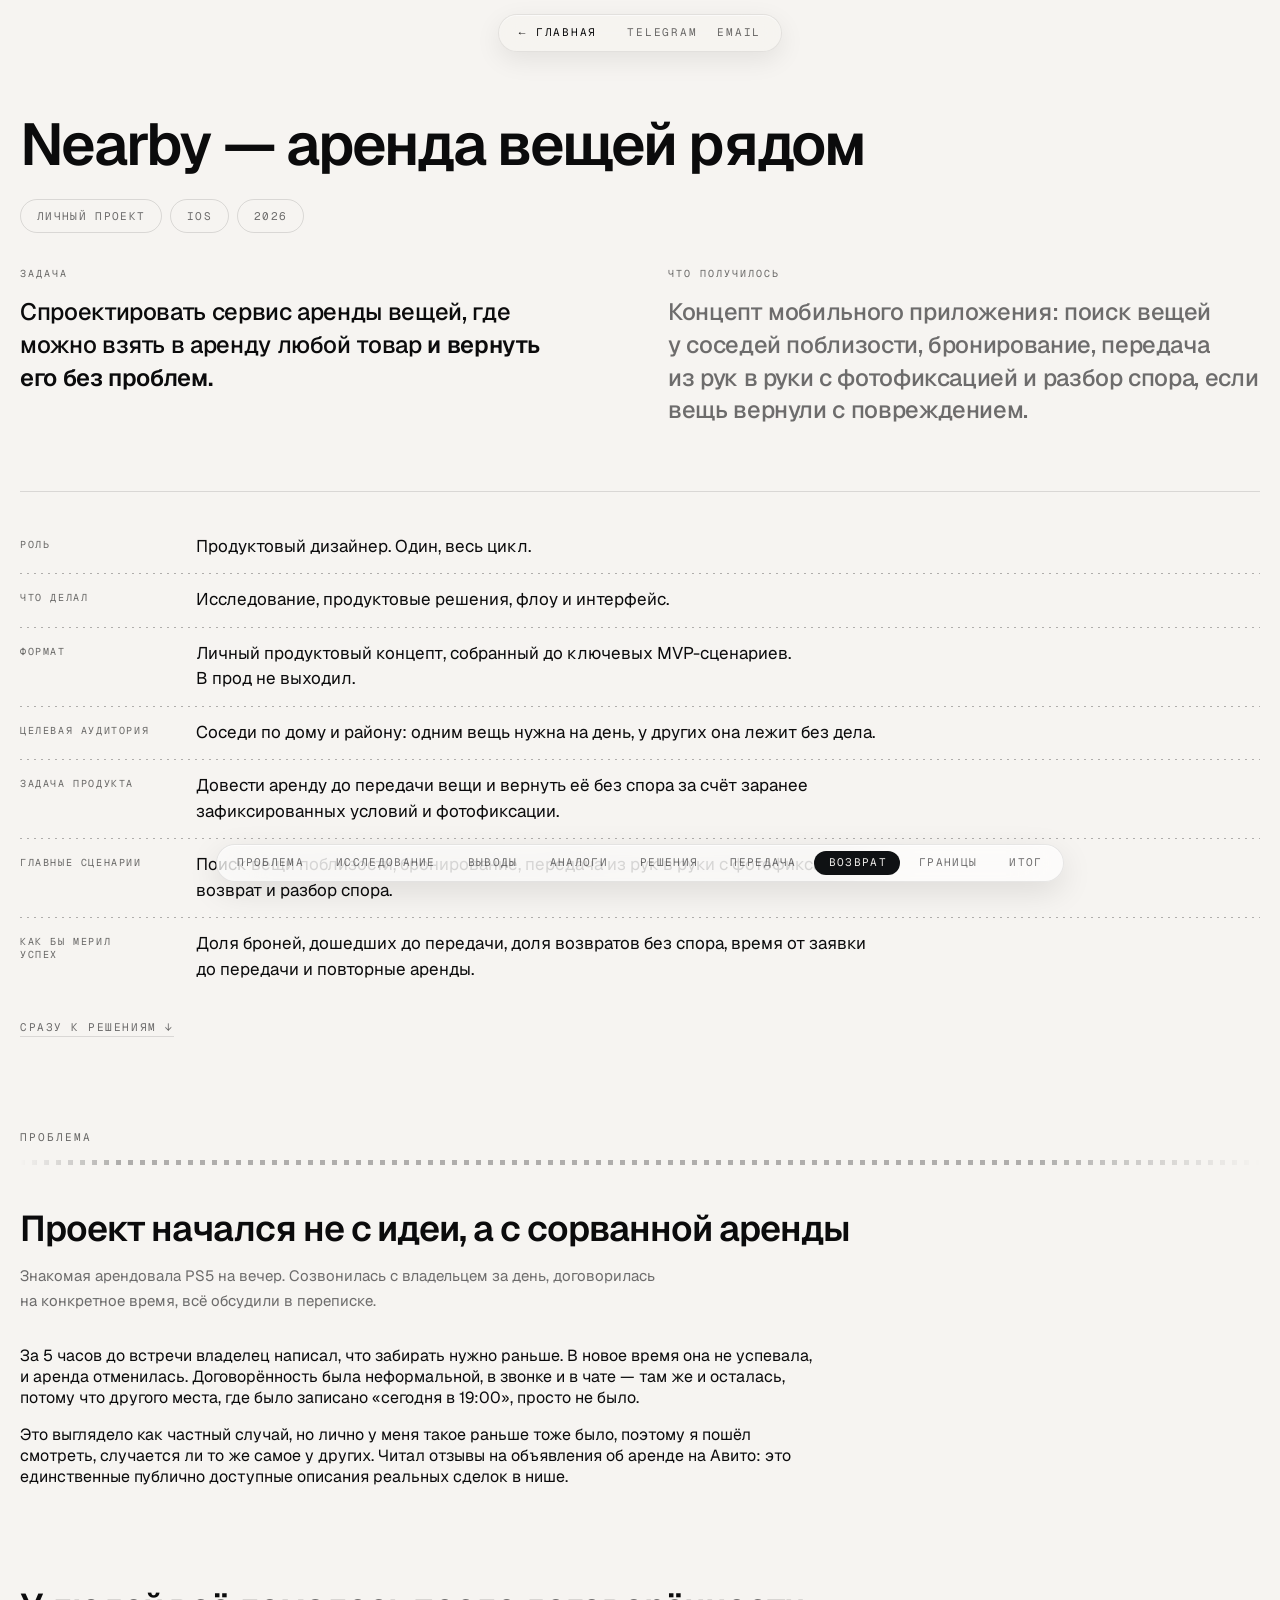
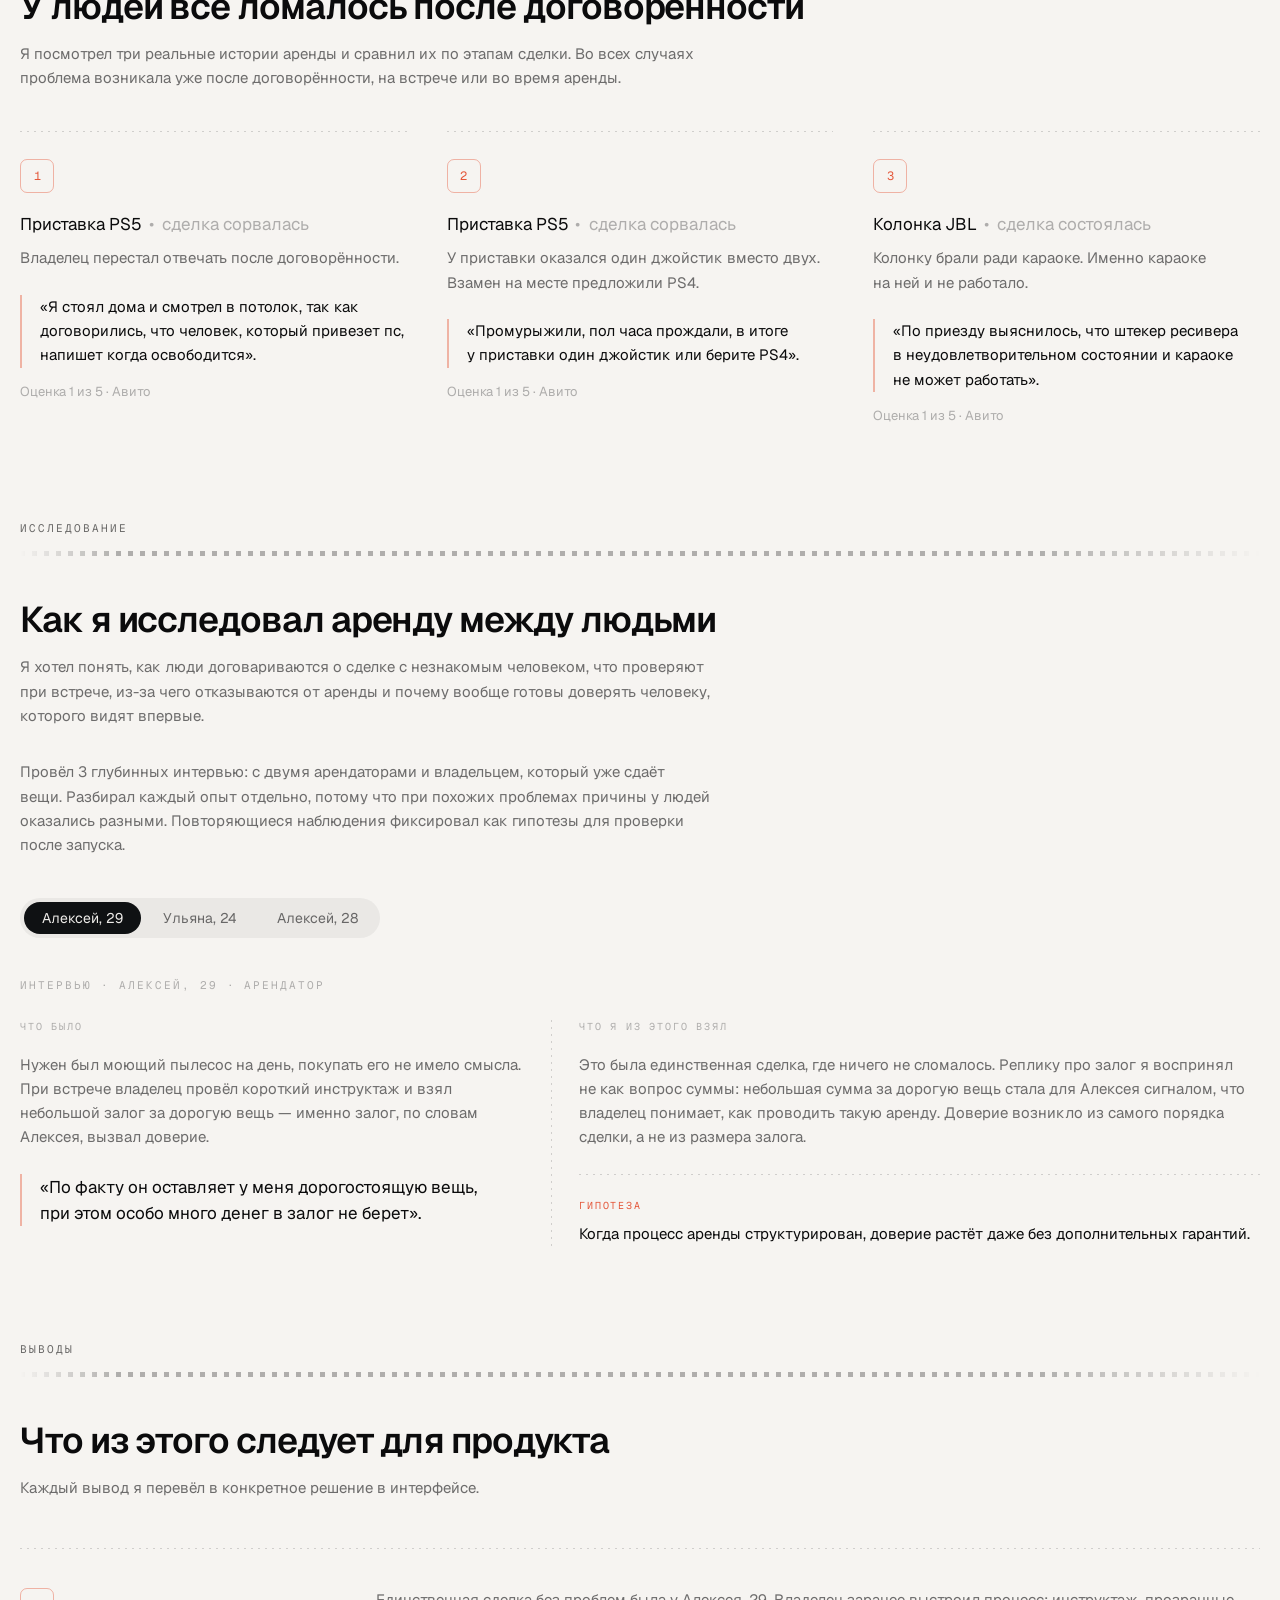
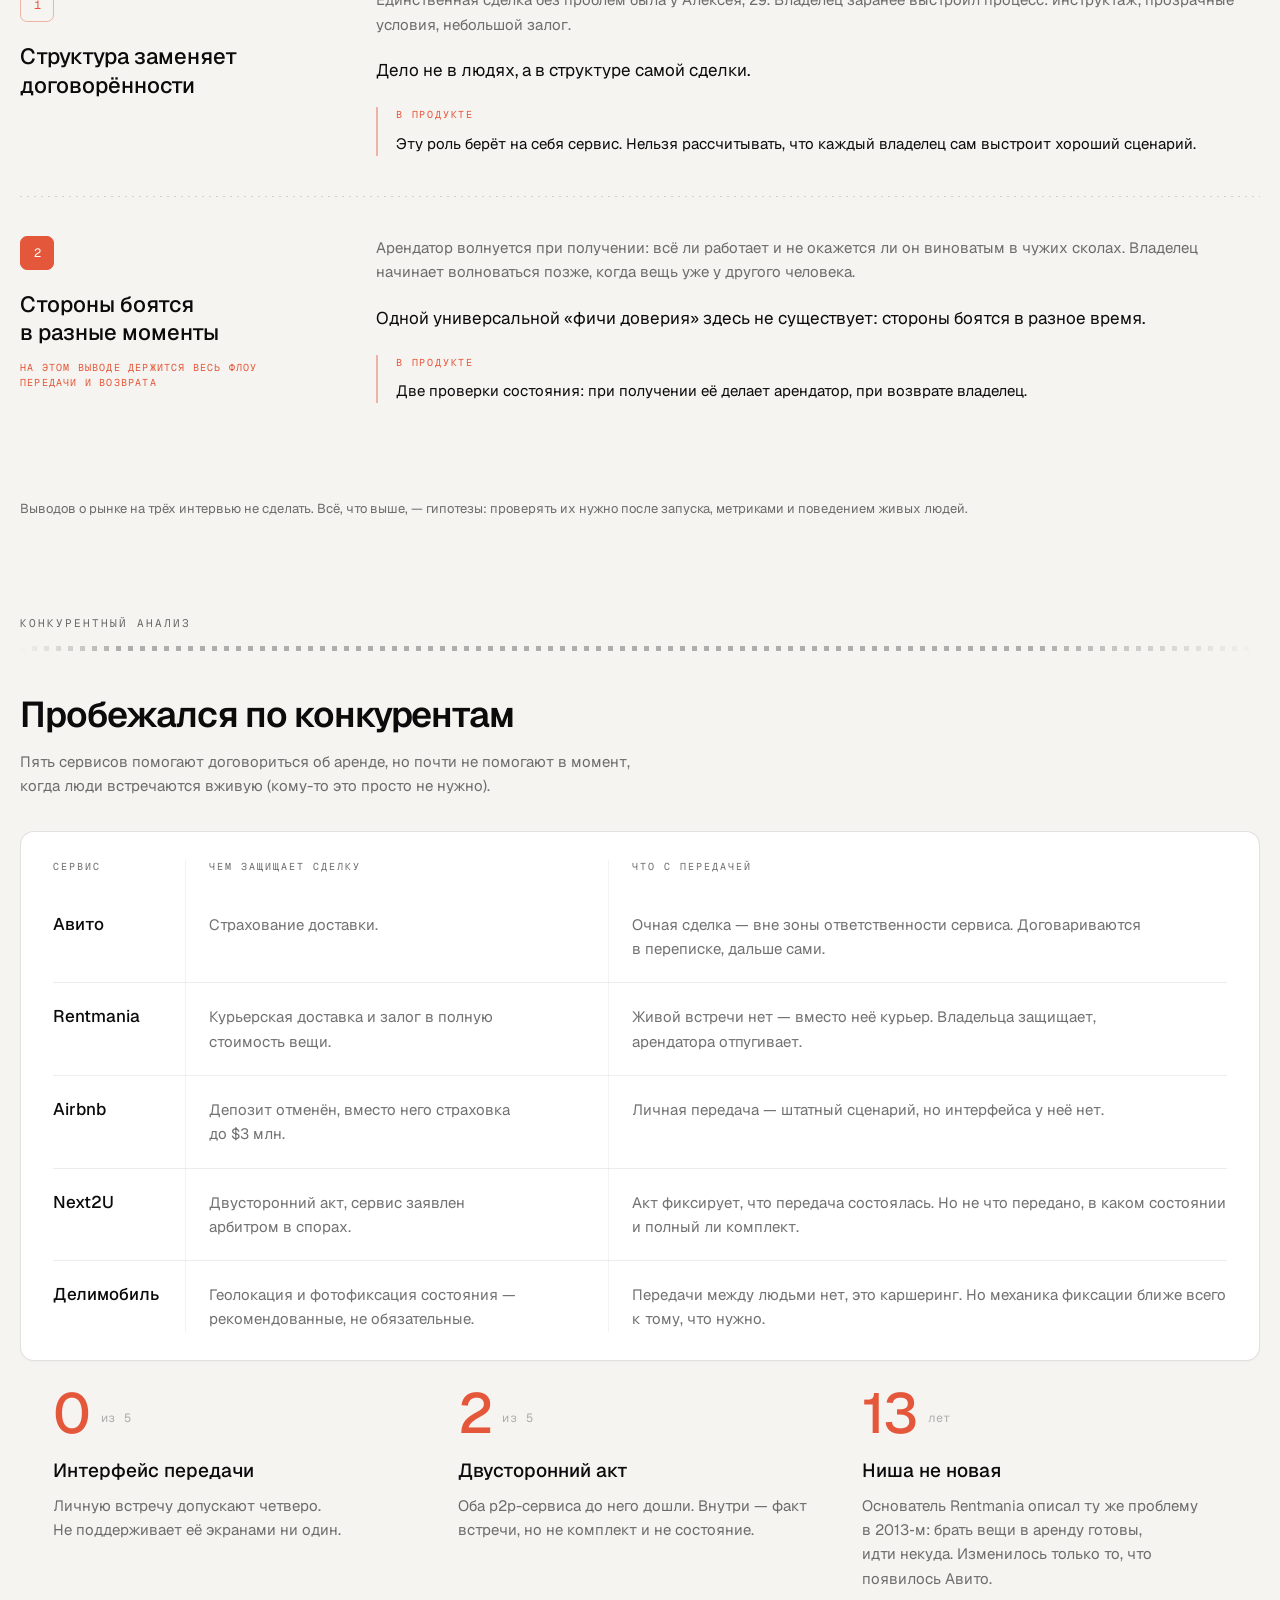
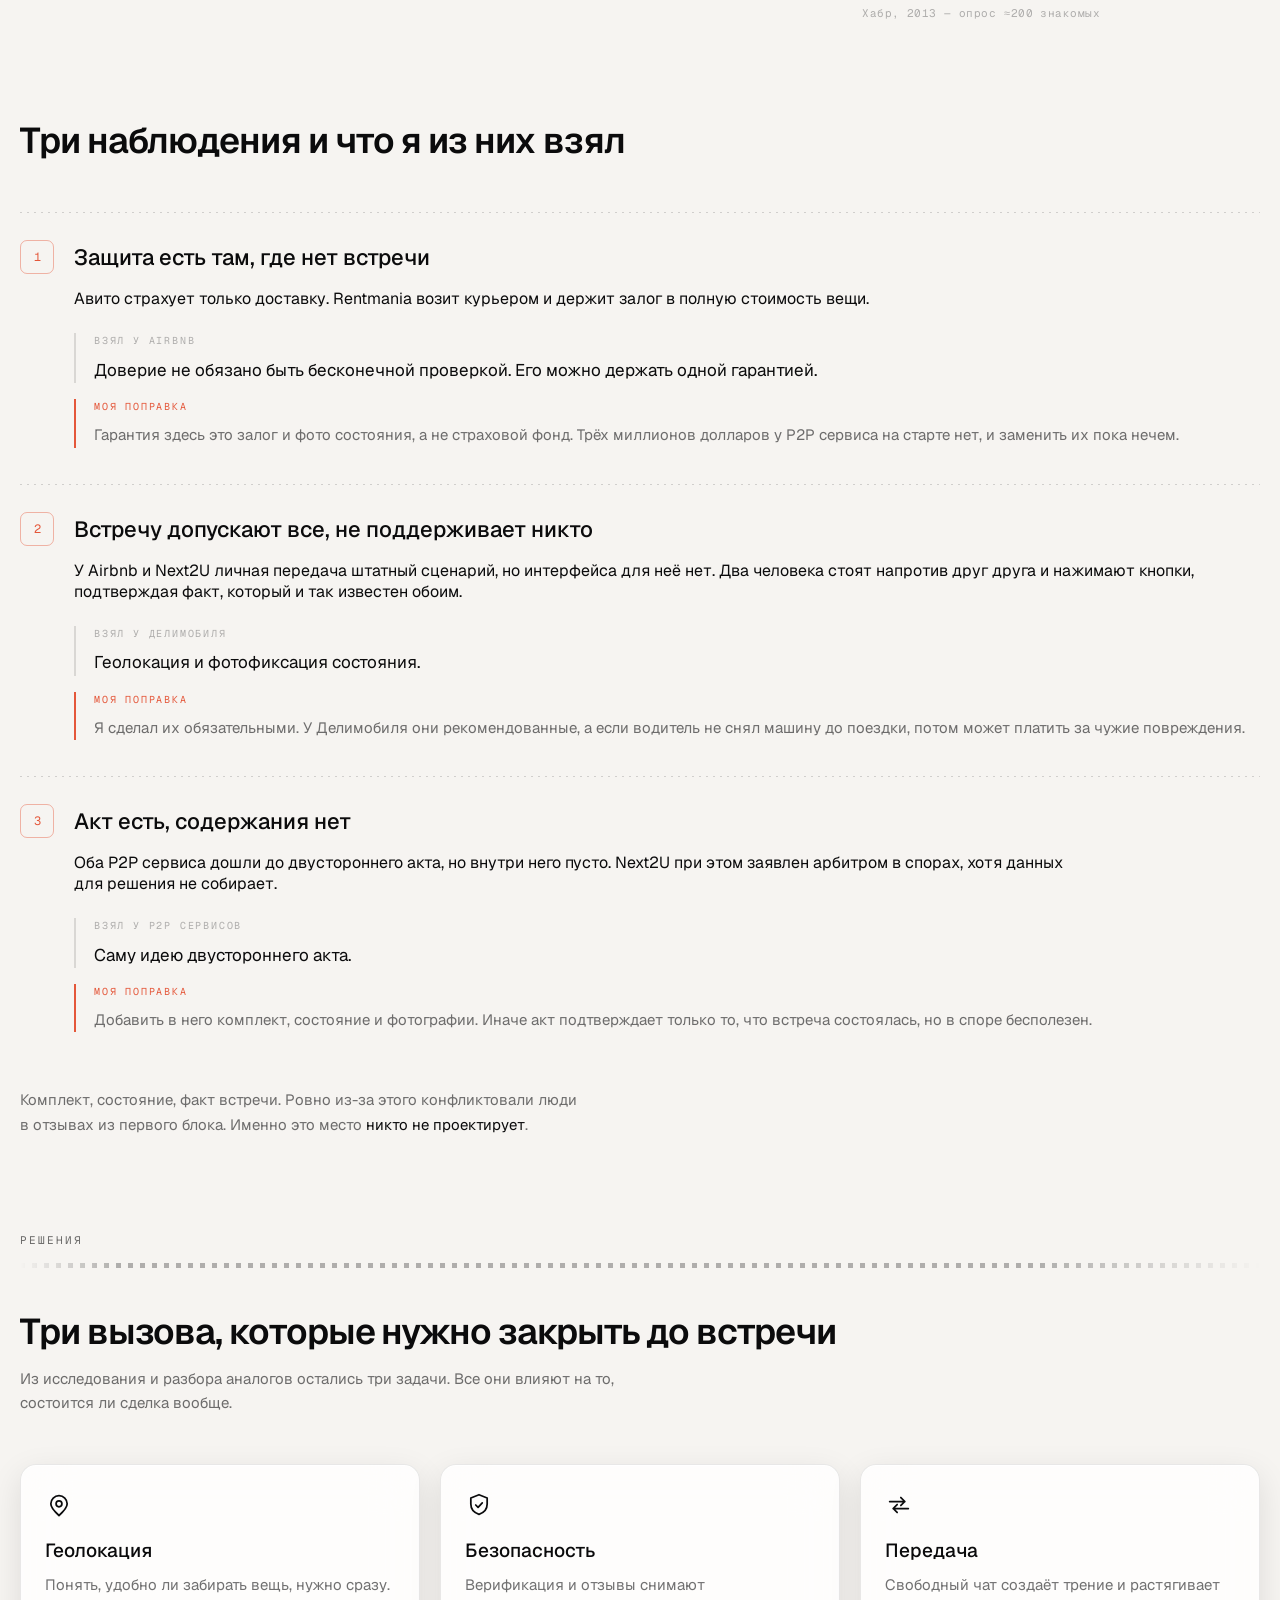
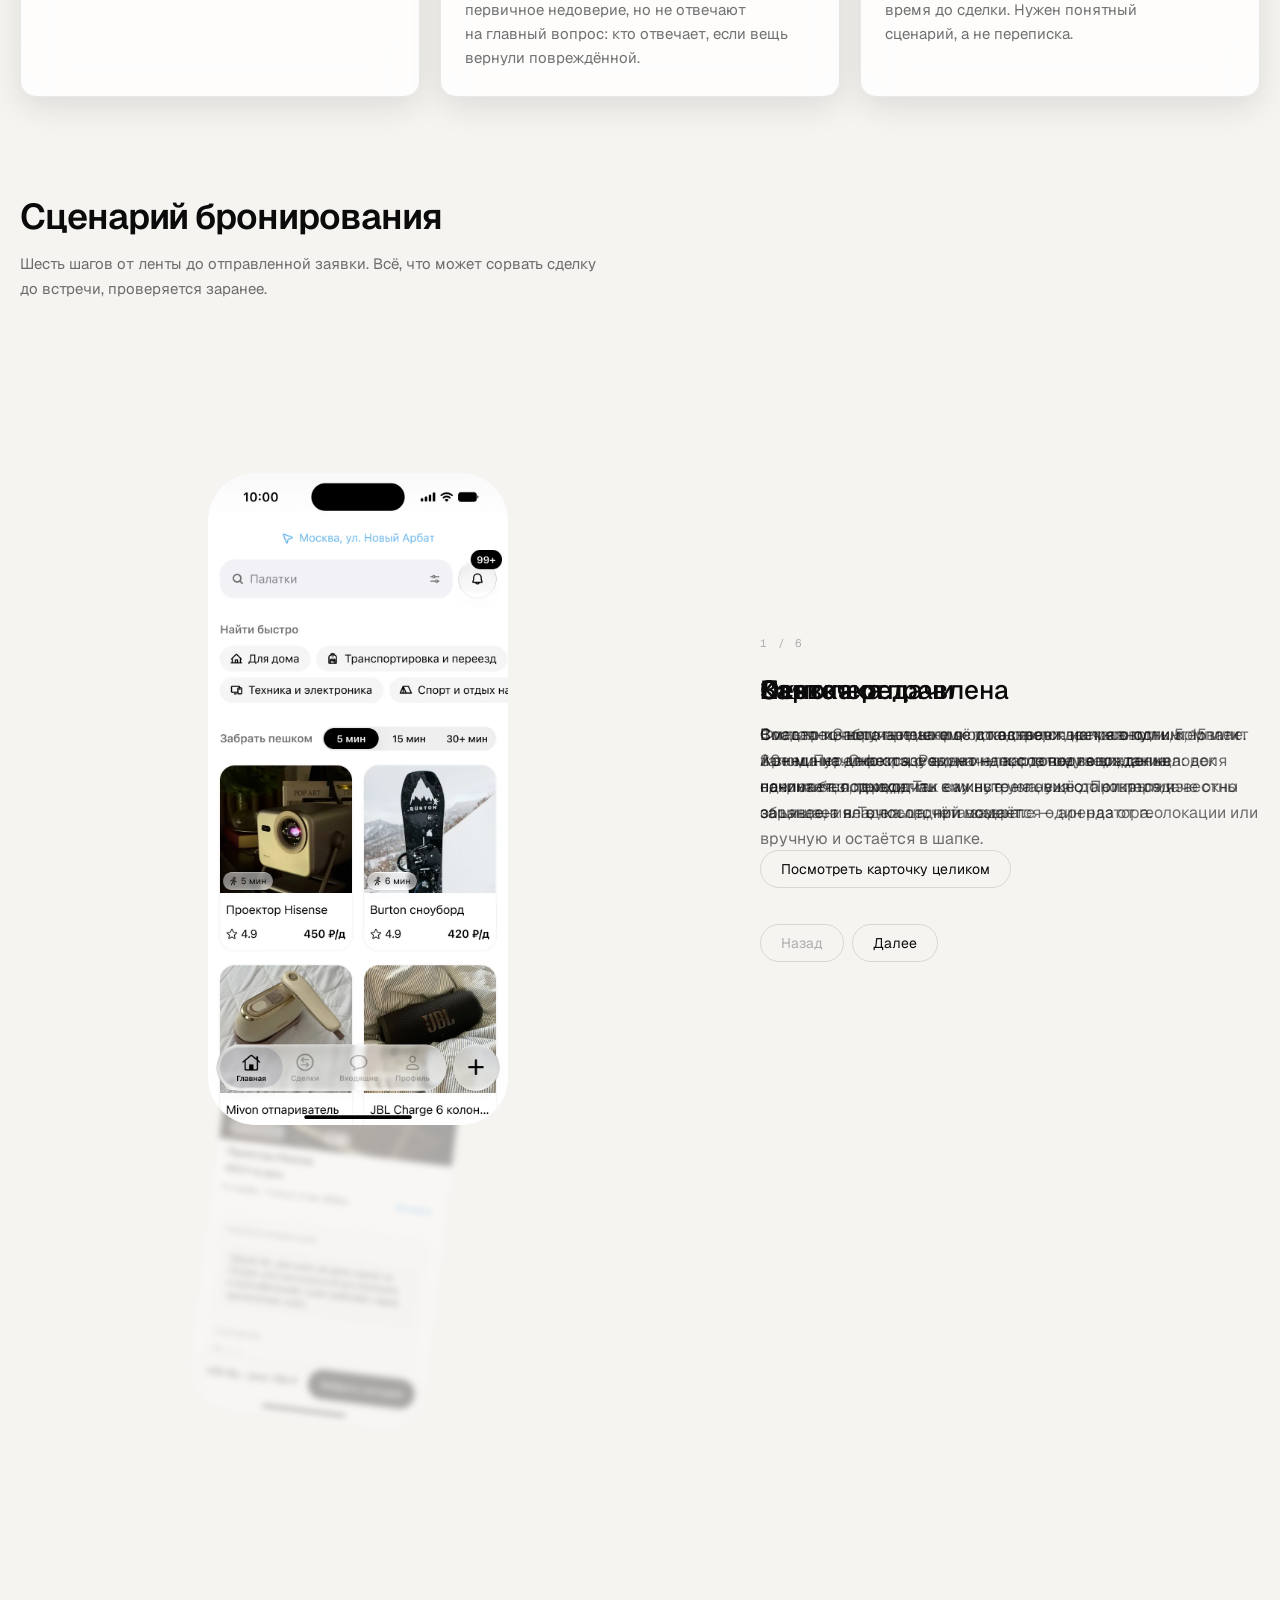
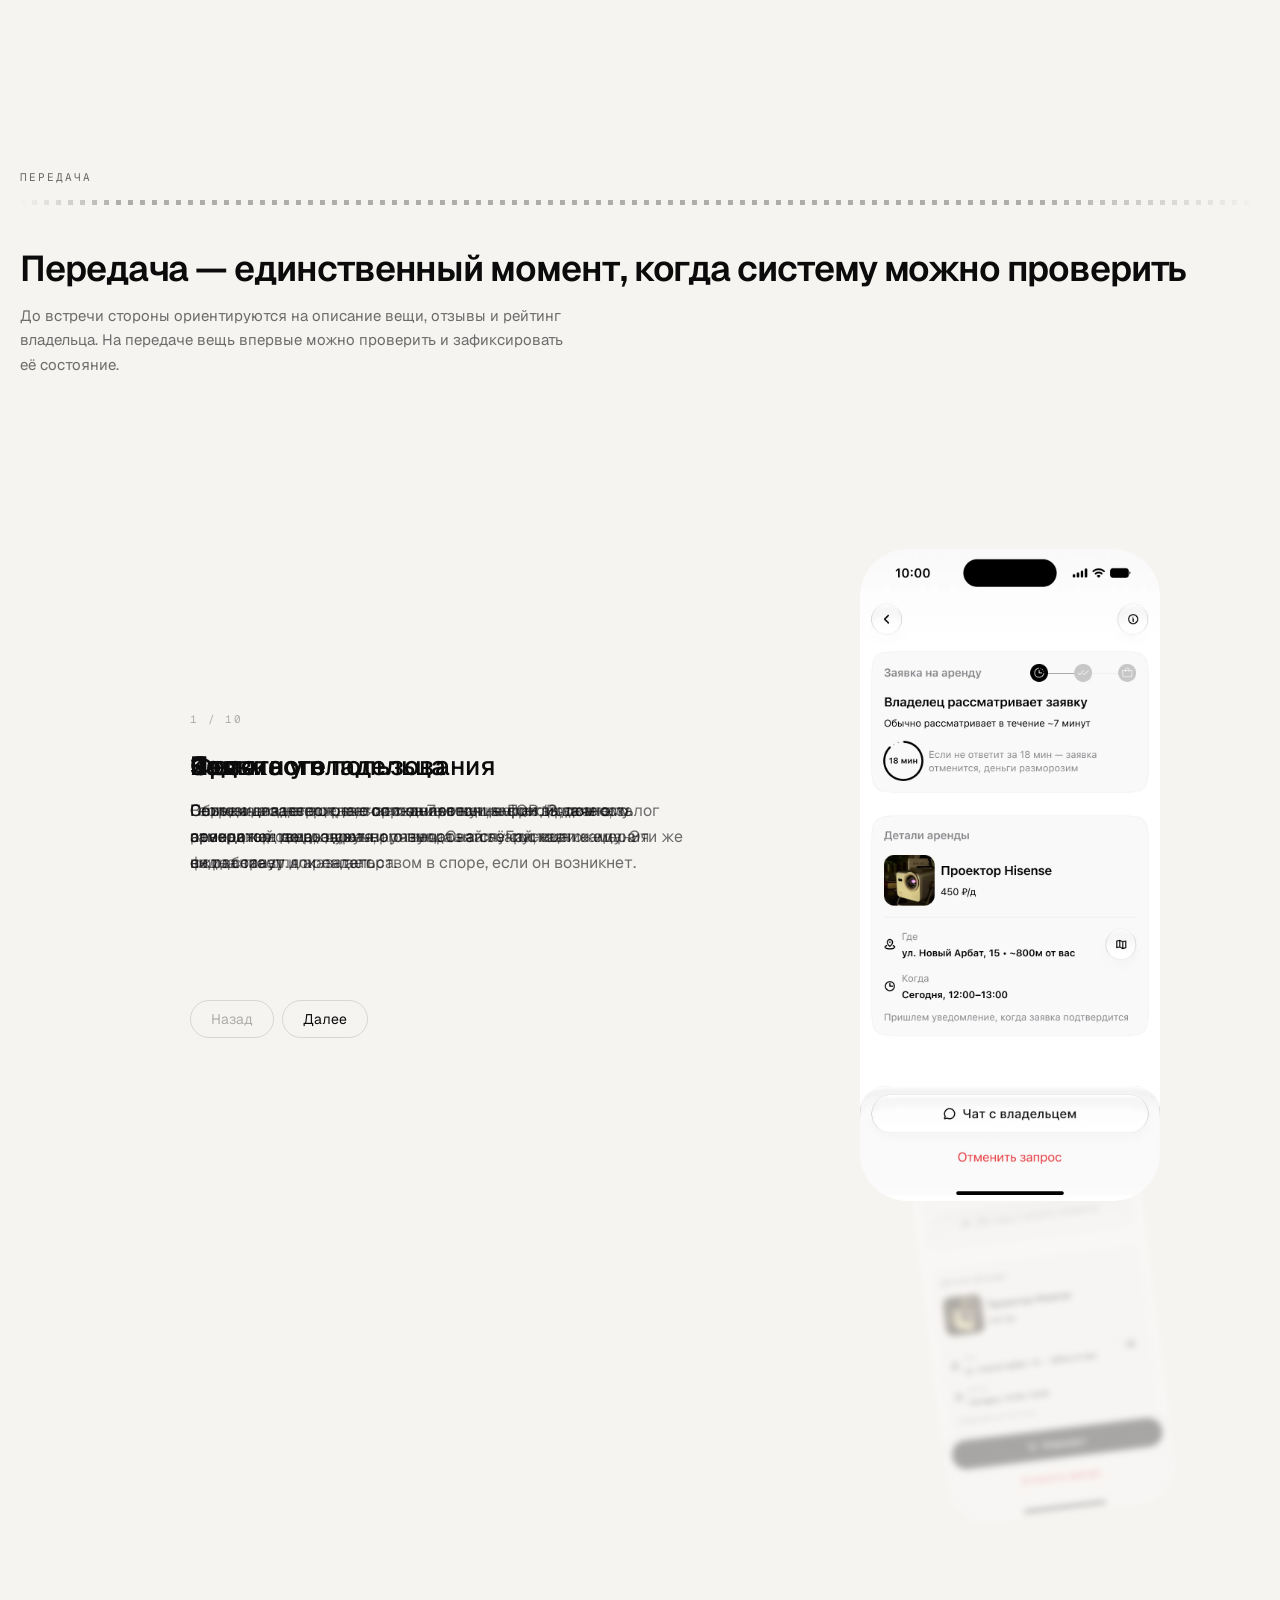
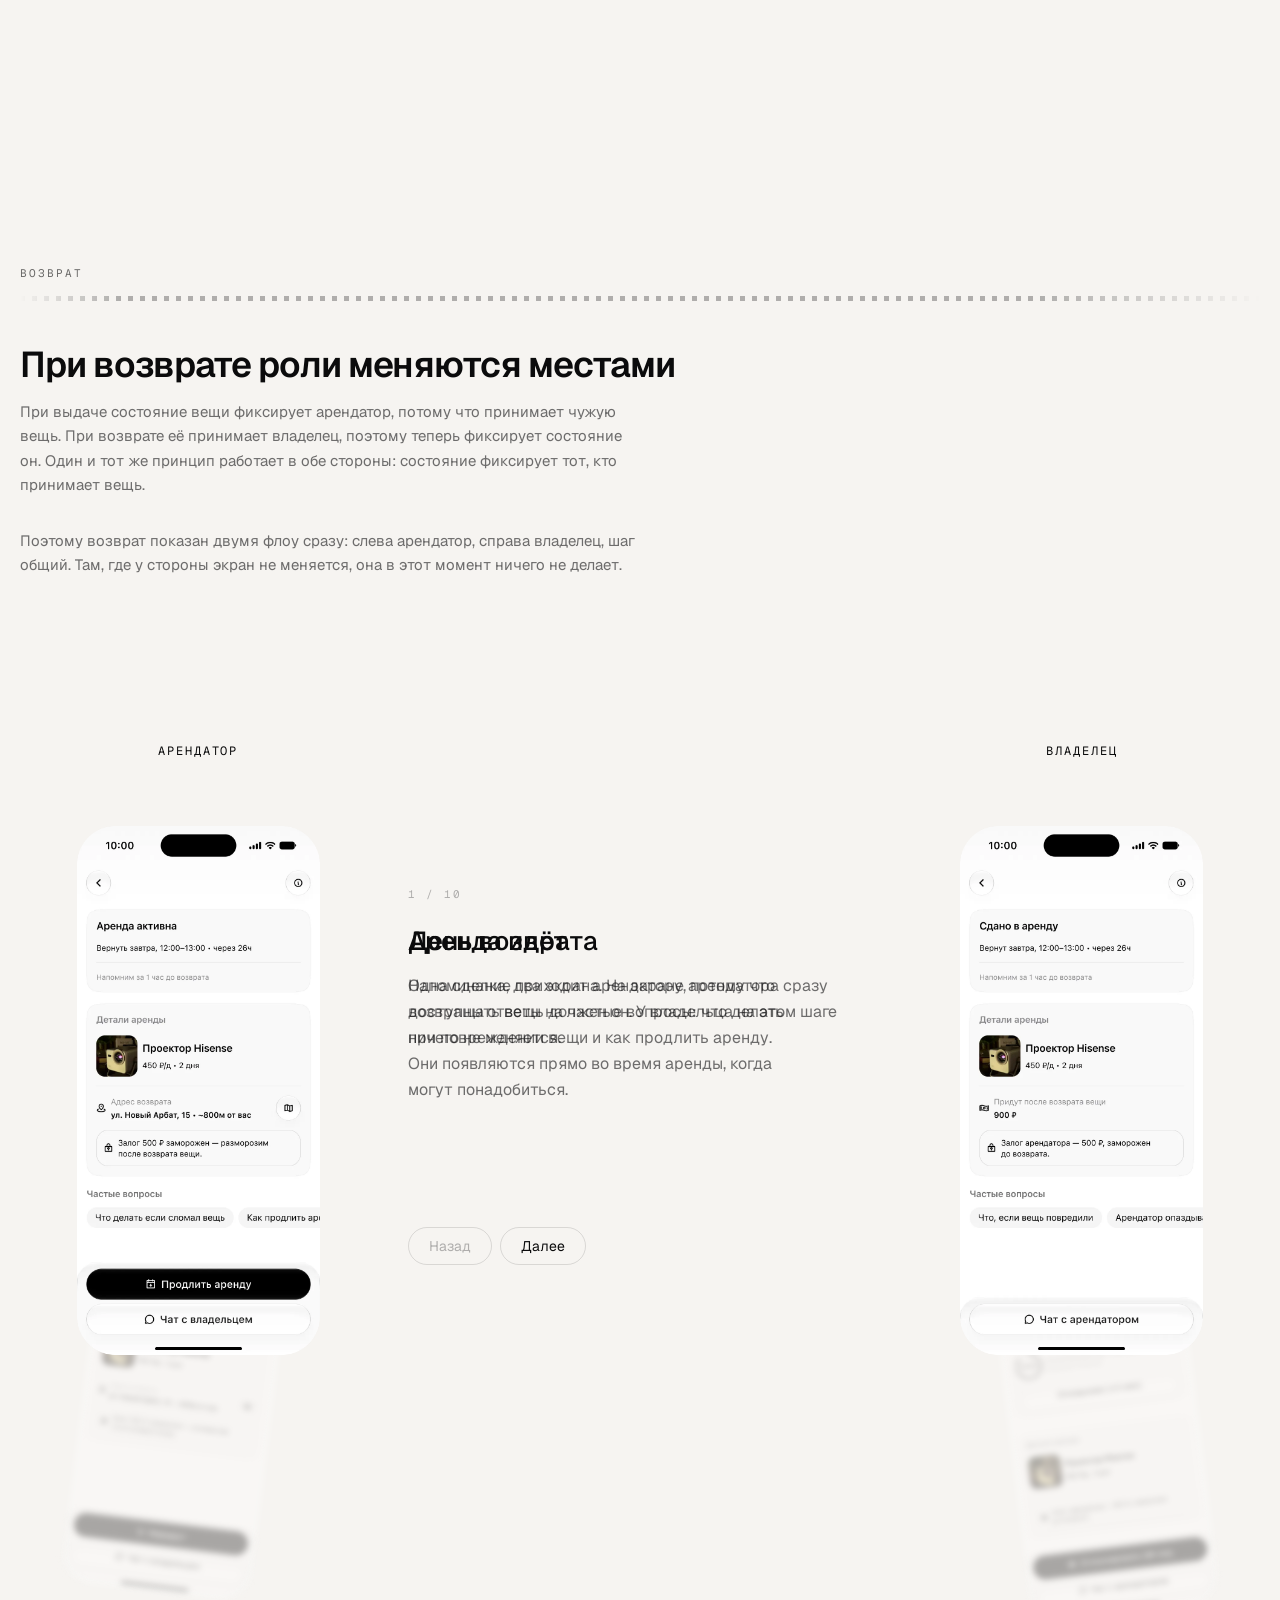
==== commit 07b84e02: "rewrite: переписан текст кейса Nearby Тексты блоков заменены на авторские: проблема, исследование, и" ====
--- a/case-nearby.html
+++ b/case-nearby.html
@@ -6,7 +6,7 @@
 <meta name="color-scheme" content="light only">
 <meta name="supported-color-schemes" content="light">
 <meta name="theme-color" content="#F6F4F1">
-<title>Nearby — аренда вещей рядом</title>
+<title>Nearby&nbsp;— аренда вещей рядом</title>
 <link rel="icon" href="favicon.svg" type="image/svg+xml">
 <link rel="stylesheet" href="css/fonts.css">
 <link rel="stylesheet" href="css/tokens.css">
@@ -53,7 +53,7 @@
 <div class="wrap">
 
   <header class="chead">
-    <h1 class="chead__title">Nearby — аренда вещей рядом</h1>
+    <h1 class="chead__title">Nearby&nbsp;— аренда вещей рядом</h1>
 
     <div class="pills">
       <span class="pill">Личный проект</span>
@@ -64,11 +64,11 @@
     <div class="brief">
       <div>
         <p class="brief__k">Задача</p>
-        <p class="brief__t">Спроектировать сервис аренды вещей, где можно взять в аренду любой товар <b>и вернуть его без проблем.</b></p>
+        <p class="brief__t">Спроектировать сервис аренды вещей, где можно взять в&nbsp;аренду любой товар <b>и&nbsp;вернуть его без&nbsp;проблем.</b></p>
       </div>
       <div>
         <p class="brief__k">Что получилось</p>
-        <p class="brief__t brief__t--dim">Концепт мобильного приложения: поиск вещей у соседей поблизости, бронирование, передача из рук в руки с фотофиксацией и разбор спора, если вещь вернули с повреждением.</p>
+        <p class="brief__t brief__t--dim">Концепт мобильного приложения: поиск вещей у&nbsp;соседей поблизости, бронирование, передача из&nbsp;рук в&nbsp;руки с&nbsp;фотофиксацией и&nbsp;разбор спора, если вещь вернули с&nbsp;повреждением.</p>
       </div>
     </div>
 
@@ -86,89 +86,85 @@
       </div>
       <div>
         <dt>Что делал</dt>
-        <dd>Исследование, продуктовые решения, флоу и интерфейс.</dd>
+        <dd>Исследование, продуктовые решения, флоу и&nbsp;интерфейс.</dd>
       </div>
       <div>
         <dt>Формат</dt>
-        <dd>Личный продуктовый концепт, собранный до ключевых MVP-сценариев. В прод не выходил.</dd>
+        <dd>Личный продуктовый концепт, собранный до&nbsp;ключевых MVP-сценариев. В&nbsp;прод не&nbsp;выходил.</dd>
       </div>
       <div>
         <dt>Целевая аудитория</dt>
-        <dd>Соседи по дому и району: одним вещь нужна на день, у других она лежит без дела.</dd>
+        <dd>Соседи по&nbsp;дому и&nbsp;району: одним вещь нужна на&nbsp;день, у&nbsp;других она лежит без&nbsp;дела.</dd>
       </div>
       <div>
         <dt>Задача продукта</dt>
-        <dd>Довести аренду до передачи вещи и вернуть её без спора за счёт заранее зафиксированных условий и фотофиксации.</dd>
+        <dd>Довести аренду до&nbsp;передачи вещи и&nbsp;вернуть её без&nbsp;спора за&nbsp;счёт заранее зафиксированных условий и&nbsp;фотофиксации.</dd>
       </div>
       <div>
         <dt>Главные сценарии</dt>
-        <dd>Поиск вещи поблизости, бронирование, передача из рук в руки с фотофиксацией, возврат и разбор спора.</dd>
+        <dd>Поиск вещи поблизости, бронирование, передача из&nbsp;рук в&nbsp;руки с&nbsp;фотофиксацией, возврат и&nbsp;разбор спора.</dd>
       </div>
       <div>
-        <dt>Как бы мерил успех</dt>
-        <dd>Доля броней, дошедших до передачи, доля возвратов без спора, время от заявки до передачи и повторные аренды.</dd>
+        <dt>Как&nbsp;бы мерил успех</dt>
+        <dd>Доля броней, дошедших до&nbsp;передачи, доля возвратов без&nbsp;спора, время от&nbsp;заявки до&nbsp;передачи и&nbsp;повторные аренды.</dd>
       </div>
     </dl>
 
-    <p class="tldr__go"><a href="#solution">Сразу к решениям ↓</a></p>
+    <p class="tldr__go"><a href="#solution">Сразу к&nbsp;решениям ↓</a></p>
   </section>
 
   <!-- ── 1. Проблема ──────────────────────────────────────────────────── -->
   <section id="problem">
     <div class="labelrow"><p class="sect__label">Проблема</p><hr class="rule"></div>
 
-    <h2 class="stub__t">Проект начался не с идеи, а с сорванной аренды</h2>
-
-    <p class="lead">Знакомая арендовала PS5 на вечер. Созвонилась с владельцем за день, договорилась на конкретное время, всё обсудили в переписке.</p>
-
-    <p>За 5 часов до встречи владелец написал, что забирать нужно раньше. В новое время она не успевала, и аренда отменилась. Договорённость была неформальной, в звонке и в чате — там же и осталась, потому что другого места, где было записано «сегодня в 19:00», просто не было.</p>
-
-    <p>Это выглядело как частный случай, но лично у меня такое раньше тоже было, поэтому я пошёл смотреть, случается ли то же самое у других. Читал отзывы на объявления об аренде на Авито: это единственные публично доступные описания реальных сделок в нише.</p>
-
-    <h2 class="stub__t" style="margin-top:96px">Три разные вещи — обрыв в одном месте</h2>
-
-    <p class="lead">Я разложил случаи по шагам сделки — от поиска объявления до возврата вещи. Ни один не оборвался на поиске: все три пришлись на встречу и на то, что было после.</p>
+    <h2 class="stub__t">Проект начался не&nbsp;с&nbsp;идеи, а&nbsp;с&nbsp;сорванной аренды</h2>
+
+    <p class="lead">Знакомая арендовала PS5&nbsp;на&nbsp;вечер. Созвонилась с&nbsp;владельцем за&nbsp;день, договорилась на&nbsp;конкретное время, всё обсудили в&nbsp;переписке.</p>
+
+    <p>За&nbsp;5&nbsp;часов до&nbsp;встречи владелец написал, что забирать нужно раньше. В&nbsp;новое время она не&nbsp;успевала, и&nbsp;аренда отменилась. Договорённость была неформальной, в&nbsp;звонке и&nbsp;в&nbsp;чате&nbsp;— там&nbsp;же и&nbsp;осталась, потому что другого места, где было записано «сегодня в&nbsp;19:00», просто не&nbsp;было.</p>
+
+    <p>Это выглядело как частный случай, но&nbsp;лично у&nbsp;меня такое раньше тоже было, поэтому я&nbsp;пошёл смотреть, случается&nbsp;ли то&nbsp;же самое у&nbsp;других. Читал отзывы на&nbsp;объявления об&nbsp;аренде на&nbsp;Авито: это единственные публично доступные описания реальных сделок в&nbsp;нише.</p>
+
+    <h2 class="stub__t" style="margin-top:96px">У&nbsp;людей всё ломалось после договорённости</h2>
+
+    <p class="lead">Я&nbsp;посмотрел три реальные истории аренды и&nbsp;сравнил их по&nbsp;этапам сделки. Во&nbsp;всех случаях проблема возникала уже после договорённости, на&nbsp;встрече или во&nbsp;время аренды.</p>
 
     <ul class="ev" id="ev-problem" aria-label="Три отзыва: что произошло в каждом случае">
       <li class="ev__c">
         <span class="ev__n" aria-hidden="true">1</span>
         <p class="ev__t">Приставка PS5 <span class="ev__st">сделка сорвалась</span></p>
         <p class="ev__d">Владелец перестал отвечать после договорённости.</p>
-        <blockquote class="ev__q">«Я стоял дома и смотрел в потолок, так как договорились, что человек, который привезет пс, напишет когда освободится».</blockquote>
-        <p class="ev__src">Оценка 1 из 5 · Авито</p>
+        <blockquote class="ev__q">«Я&nbsp;стоял дома и&nbsp;смотрел в&nbsp;потолок, так как договорились, что человек, который привезет пс, напишет когда освободится».</blockquote>
+        <p class="ev__src">Оценка 1&nbsp;из&nbsp;5 · Авито</p>
       </li>
 
       <li class="ev__c">
         <span class="ev__n" aria-hidden="true">2</span>
         <p class="ev__t">Приставка PS5 <span class="ev__st">сделка сорвалась</span></p>
-        <p class="ev__d">У приставки оказался один джойстик вместо двух. Взамен на месте предложили PS4.</p>
-        <blockquote class="ev__q">«Промурыжили, пол часа прождали, в итоге у приставки один джойстик или берите PS4».</blockquote>
-        <p class="ev__src">Оценка 1 из 5 · Авито</p>
+        <p class="ev__d">У&nbsp;приставки оказался один джойстик вместо двух. Взамен на&nbsp;месте предложили PS4.</p>
+        <blockquote class="ev__q">«Промурыжили, пол часа прождали, в&nbsp;итоге у&nbsp;приставки один джойстик или берите PS4».</blockquote>
+        <p class="ev__src">Оценка 1&nbsp;из&nbsp;5 · Авито</p>
       </li>
 
       <li class="ev__c">
         <span class="ev__n" aria-hidden="true">3</span>
         <p class="ev__t">Колонка JBL <span class="ev__st">сделка состоялась</span></p>
-        <p class="ev__d">Колонку брали ради караоке. Именно караоке на ней и не работало.</p>
-        <blockquote class="ev__q">«По приезду выяснилось, что штекер ресивера в неудовлетворительном состоянии и караоке не может работать».</blockquote>
-        <p class="ev__src">Оценка 1 из 5 · Авито</p>
+        <p class="ev__d">Колонку брали ради караоке. Именно караоке на&nbsp;ней и&nbsp;не&nbsp;работало.</p>
+        <blockquote class="ev__q">«По&nbsp;приезду выяснилось, что штекер ресивера в&nbsp;неудовлетворительном состоянии и&nbsp;караоке не&nbsp;может работать».</blockquote>
+        <p class="ev__src">Оценка 1&nbsp;из&nbsp;5 · Авито</p>
       </li>
     </ul>
-
-    <p class="lead" style="margin-top:56px">Во всех трёх случаях <span class="mark">проверить было нечего</span>: до встречи человек видел только объявление. В третьем владелец знал о неисправном штекере и промолчал — рассказывать о недостатках ему невыгодно, и из этого выросло требование к карточке вещи.</p>
   </section>
 
   <!-- ── 2. Исследование ──────────────────────────────────────────────── -->
   <section id="research">
     <div class="labelrow"><p class="sect__label">Исследование</p><hr class="rule"></div>
 
-    <h2 class="stub__t">Что хотел понять</h2>
-
-    <p class="lead">Как аренда между незнакомыми людьми устроена на самом деле: как договариваются, что проверяют при встрече, из-за чего отказываются от сделки и почему вообще доверяют человеку, которого видят первый раз.</p>
-
-    <h2 class="stub__t" style="margin-top:96px">Как исследовал</h2>
-
-    <p class="lead">3 глубинных интервью: два арендатора и владелец, который уже сдаёт вещи. Разбирал каждое отдельно — боли люди называли похожие, а причины у каждого свои. Повторяющееся фиксировал как гипотезу для проверки после запуска.</p>
+    <h2 class="stub__t">Как я&nbsp;исследовал аренду между людьми</h2>
+
+    <p class="lead">Я&nbsp;хотел понять, как люди договариваются о&nbsp;сделке с&nbsp;незнакомым человеком, что проверяют при&nbsp;встрече, из-за&nbsp;чего отказываются от&nbsp;аренды и&nbsp;почему вообще готовы доверять человеку, которого видят впервые.</p>
+
+    <p class="lead">Провёл 3&nbsp;глубинных интервью: с&nbsp;двумя арендаторами и&nbsp;владельцем, который уже сдаёт вещи. Разбирал каждый опыт отдельно, потому что при&nbsp;похожих проблемах причины у&nbsp;людей оказались разными. Повторяющиеся наблюдения фиксировал как гипотезы для&nbsp;проверки после запуска.</p>
 
     <div class="sw" id="sw-interview">
       <div class="sw__tabs" role="tablist" aria-label="Интервью">
@@ -182,13 +178,13 @@
         <div class="sw__grid">
           <div>
             <p class="sw__ck">Что было</p>
-            <p class="sw__d">Нужен был моющий пылесос на день, покупать его не имело смысла. При встрече владелец провёл короткий инструктаж и взял небольшой залог за дорогую вещь — именно залог, по словам Алексея, вызвал доверие.</p>
-            <blockquote class="sw__q">«По факту он оставляет у меня дорогостоящую вещь, при этом особо много денег в залог не берет».</blockquote>
+            <p class="sw__d">Нужен был моющий пылесос на&nbsp;день, покупать его не&nbsp;имело смысла. При&nbsp;встрече владелец провёл короткий инструктаж и&nbsp;взял небольшой залог за&nbsp;дорогую вещь&nbsp;— именно залог, по&nbsp;словам Алексея, вызвал доверие.</p>
+            <blockquote class="sw__q">«По&nbsp;факту он оставляет у&nbsp;меня дорогостоящую вещь, при&nbsp;этом особо много денег в&nbsp;залог не&nbsp;берет».</blockquote>
           </div>
           <div class="sw__col--right">
-            <p class="sw__ck">Что я из этого взял</p>
-            <p class="sw__d">Единственная сделка, где не сломалось ничего. Реплику про залог я прочитал не как про деньги: маленькая сумма за дорогую вещь — сигнал, что владелец знает, что делает. Доверие дал порядок, а не сумма.</p>
-            <p class="sw__h"><span class="sw__hk">Гипотеза</span> Когда процесс аренды структурирован, доверие растёт даже без дополнительных гарантий.</p>
+            <p class="sw__ck">Что я&nbsp;из&nbsp;этого взял</p>
+            <p class="sw__d">Это была единственная сделка, где ничего не&nbsp;сломалось. Реплику про&nbsp;залог я&nbsp;воспринял не&nbsp;как вопрос суммы: небольшая сумма за&nbsp;дорогую вещь стала для&nbsp;Алексея сигналом, что владелец понимает, как проводить такую аренду. Доверие возникло из&nbsp;самого порядка сделки, а&nbsp;не&nbsp;из&nbsp;размера залога.</p>
+            <p class="sw__h"><span class="sw__hk">Гипотеза</span> Когда процесс аренды структурирован, доверие растёт даже без&nbsp;дополнительных гарантий.</p>
           </div>
         </div>
       </div>
@@ -198,12 +194,12 @@
         <div class="sw__grid">
           <div>
             <p class="sw__ck">Что было</p>
-            <p class="sw__d">Искала оборудование для мероприятия, выбирала по цене и отзывам. Уже перед встречей выяснилось, что часть важных условий не совпадает с её ожиданиями. Сделка сорвалась.</p>
-            <blockquote class="sw__q">«Если бы описание соответствовало требованиям, сделки были бы более успешными».</blockquote>
+            <p class="sw__d">Искала оборудование для&nbsp;мероприятия, выбирала по&nbsp;цене и&nbsp;отзывам. Уже перед встречей выяснилось, что часть важных условий не&nbsp;совпадает с&nbsp;её ожиданиями. Сделка сорвалась.</p>
+            <blockquote class="sw__q">«Если&nbsp;бы описание соответствовало требованиям, сделки были&nbsp;бы более успешными».</blockquote>
           </div>
           <div class="sw__col--right">
-            <p class="sw__ck">Что я из этого взял</p>
-            <p class="sw__d">Вещь была, обе стороны хотели сделку — и она всё равно не состоялась: важное всплыло на последнем шаге. Ломается тут не аренда, а порядок, в котором человек узнаёт условия.</p>
+            <p class="sw__ck">Что я&nbsp;из&nbsp;этого взял</p>
+            <p class="sw__d">Вещь была, обе стороны хотели сделку, и&nbsp;она всё равно не&nbsp;состоялась: важное выяснилось только на&nbsp;последнем шаге. Проблема была не&nbsp;в&nbsp;самой аренде, а&nbsp;в&nbsp;том, <span class="mark">когда именно человек узнаёт условия</span>.</p>
             <p class="sw__h"><span class="sw__hk">Гипотеза</span> Если фиксировать условия сделки заранее, сорванных встреч станет меньше.</p>
           </div>
         </div>
@@ -214,132 +210,102 @@
         <div class="sw__grid">
           <div>
             <p class="sw__ck">Что было</p>
-            <p class="sw__d">Уже сдаёт вещи, но только знакомым. Каждую сделку организует заново и сам.</p>
-            <blockquote class="sw__q">«Формальная ответственность всё равно на мне — фото, залог».</blockquote>
-            <blockquote class="sw__q">«Было бы здорово автоматизировать это, как в Airbnb».</blockquote>
+            <p class="sw__d">Уже сдаёт вещи, но&nbsp;только знакомым. Каждую сделку организует заново и&nbsp;сам.</p>
+            <blockquote class="sw__q">«Формальная ответственность всё равно на&nbsp;мне&nbsp;— фото, залог».</blockquote>
+            <blockquote class="sw__q">«Было&nbsp;бы здорово автоматизировать это, как в&nbsp;Airbnb».</blockquote>
           </div>
           <div class="sw__col--right">
-            <p class="sw__ck">Что я из этого взял</p>
-            <p class="sw__d">Я ждал рассказа про страх перед незнакомцами, а услышал про Airbnb. Ему не страшно — ему неудобно: каждая сделка собирается вручную и ради посторонних не окупается.</p>
-            <p class="sw__h"><span class="sw__hk">Гипотеза</span> Если продукт возьмёт организацию на себя, владелец будет готов сдавать вещи более широкой аудитории.</p>
-          </div>
-        </div>
-      </div>
-    </div>
-
-    <h2 class="stub__t" style="margin-top:96px">Два вопроса, которые я задал неправильно</h2>
-
-    <p class="lead">Перечитал свои вопросы после интервью: в обоих я подсказывал ответ.</p>
-
-    <ol class="qa">
-      <li class="qa__i">
-        <p class="qa__bad"><span class="qa__k">Как спросил</span> «Тебе просто звонили сами или размещал объявление?»</p>
-        <p class="qa__why">Дал два варианта на выбор, а реальный ответ оказался третьим: человек находил арендаторов через знакомых. Повезло, что он всё равно рассказал сам.</p>
-        <p class="qa__good"><span class="qa__k">Как надо было</span> «Как находишь арендаторов?»</p>
-      </li>
-      <li class="qa__i">
-        <p class="qa__bad"><span class="qa__k">Как спросил</span> «Что было самым неудобным? Что реклама запрещена? Или может что-то другое?»</p>
-        <p class="qa__why">Ответил за респондента, не дождавшись его версии. Согласиться с готовым вариантом всегда проще, чем придумать своё.</p>
-        <p class="qa__good"><span class="qa__k">Как надо было</span> «Что было самым неудобным?»</p>
-      </li>
-    </ol>
-
-    <p>Обе ошибки про одно и то же: хотелось помочь человеку ответить. На самом деле я помогал себе услышать то, что уже ожидал услышать.</p>
+            <p class="sw__ck">Что я&nbsp;из&nbsp;этого взял</p>
+            <p class="sw__d">Я&nbsp;ждал рассказа про&nbsp;страх перед незнакомцами, а&nbsp;услышал про&nbsp;Airbnb. Он не&nbsp;боится за&nbsp;вещи, ему просто неудобно: каждая сделка собирается вручную и&nbsp;ради посторонних не&nbsp;окупается.</p>
+            <p class="sw__h"><span class="sw__hk">Гипотеза</span> Если продукт возьмёт организацию сделки на&nbsp;себя, владелец будет готов сдавать вещи более широкой аудитории.</p>
+          </div>
+        </div>
+      </div>
+    </div>
+
   </section>
 
   <!-- ── 3. Три вывода ────────────────────────────────────────────────── -->
   <section id="insights">
-    <div class="labelrow"><p class="sect__label">Три вывода</p><hr class="rule"></div>
-
-    <h2 class="stub__t">Что из этого следует для продукта</h2>
-
-    <p class="lead">Каждый вывод довожу до конкретного решения в интерфейсе.</p>
+    <div class="labelrow"><p class="sect__label">Выводы</p><hr class="rule"></div>
+
+    <h2 class="stub__t">Что из&nbsp;этого следует для&nbsp;продукта</h2>
+
+    <p class="lead">Каждый вывод я&nbsp;перевёл в&nbsp;конкретное решение в&nbsp;интерфейсе.</p>
 
     <ol class="cl">
       <li class="cl__i">
         <div class="cl__side">
           <span class="cl__n" aria-hidden="true">1</span>
-          <h3 class="cl__t">Безопасность не должна замедлять аренду</h3>
+          <h3 class="cl__t">Структура заменяет договорённости</h3>
         </div>
         <div class="cl__body">
-          <p class="cl__obs">Арендатор хочет взять вещь быстро, почти как вызвать такси. Владельцу важно понимать, кому он её отдаёт.</p>
-          <p class="cl__out">Конфликта нет: проверки нужны, но не должны ощущаться отдельным этапом.</p>
-          <p class="cl__prod"><span class="cl__pk">В продукте</span> Верификация, холд залога и фотофиксация встроены в сценарий, а не идут поверх него.</p>
-        </div>
-      </li>
-
-      <li class="cl__i">
+          <p class="cl__obs">Единственная сделка без&nbsp;проблем была у&nbsp;Алексея, 29. Владелец заранее выстроил процесс: инструктаж, прозрачные условия, небольшой залог.</p>
+          <p class="cl__out">Дело не&nbsp;в&nbsp;людях, а&nbsp;в&nbsp;структуре самой сделки.</p>
+          <p class="cl__prod"><span class="cl__pk">В&nbsp;продукте</span> Эту роль берёт на&nbsp;себя сервис. Нельзя рассчитывать, что каждый владелец сам выстроит хороший сценарий.</p>
+        </div>
+      </li>
+
+      <li class="cl__i cl__i--key">
         <div class="cl__side">
           <span class="cl__n" aria-hidden="true">2</span>
-          <h3 class="cl__t">Структура заменяет договорённости</h3>
+          <h3 class="cl__t">Стороны боятся в&nbsp;разные моменты</h3>
+          <p class="cl__note">На&nbsp;этом выводе держится весь флоу передачи и&nbsp;возврата</p>
         </div>
         <div class="cl__body">
-          <p class="cl__obs">Единственная сделка без проблем — у Алексея, 29. Не повезло: владелец заранее выстроил процесс — инструктаж, прозрачные условия, небольшой залог.</p>
-          <p class="cl__out">Дело не в людях, а в структуре самой сделки.</p>
-          <p class="cl__prod"><span class="cl__pk">В продукте</span> Эту роль берёт сервис: рассчитывать, что каждый владелец выстроит хороший сценарий сам, нельзя.</p>
-        </div>
-      </li>
-
-      <li class="cl__i cl__i--key">
-        <div class="cl__side">
-          <span class="cl__n" aria-hidden="true">3</span>
-          <h3 class="cl__t">Стороны боятся в разные моменты</h3>
-          <p class="cl__note">На этом выводе держится весь флоу передачи и возврата</p>
-        </div>
-        <div class="cl__body">
-          <p class="cl__obs">Арендатор волнуется при получении: всё ли работает и не окажется ли он виноватым в чужих сколах. Владелец — позже, когда вещь уже у другого человека.</p>
-          <p class="cl__out">Одной универсальной «фичи доверия» не существует: стороны боятся в разное время.</p>
-          <p class="cl__prod"><span class="cl__pk">В продукте</span> Две проверки состояния: при получении её делает арендатор, при возврате — владелец.</p>
+          <p class="cl__obs">Арендатор волнуется при&nbsp;получении: всё&nbsp;ли работает и&nbsp;не&nbsp;окажется&nbsp;ли он виноватым в&nbsp;чужих сколах. Владелец начинает волноваться позже, когда вещь уже у&nbsp;другого человека.</p>
+          <p class="cl__out">Одной универсальной «фичи доверия» здесь не&nbsp;существует: стороны боятся в&nbsp;разное время.</p>
+          <p class="cl__prod"><span class="cl__pk">В&nbsp;продукте</span> Две проверки состояния: при&nbsp;получении её делает арендатор, при&nbsp;возврате владелец.</p>
         </div>
       </li>
     </ol>
 
-    <p class="note" style="margin-top:56px">Выводов о рынке на трёх интервью не сделать. Всё, что выше, — гипотезы: проверять их нужно после запуска, метриками и поведением живых людей.</p>
+    <p class="note" style="margin-top:56px">Выводов о&nbsp;рынке на&nbsp;трёх интервью не&nbsp;сделать. Всё, что выше,&nbsp;— гипотезы: проверять их нужно после запуска, метриками и&nbsp;поведением живых людей.</p>
   </section>
 
   <!-- ── 4. Конкуренты ────────────────────────────────────────────────── -->
   <section id="market">
     <div class="labelrow"><p class="sect__label">Конкурентный анализ</p><hr class="rule"></div>
 
-    <h2 class="stub__t">Никто не проектирует передачу</h2>
-
-    <p class="lead">Пять сервисов решают одну задачу — доверие между незнакомыми людьми. И все обходят одно и то же место.</p>
+    <h2 class="stub__t">Пробежался по&nbsp;конкурентам</h2>
+
+    <p class="lead">Пять сервисов помогают договориться об&nbsp;аренде, но&nbsp;почти не&nbsp;помогают в&nbsp;момент, когда люди встречаются вживую (кому-то это просто не&nbsp;нужно).</p>
 
     <div class="tbl tbl--rivals tbl--stack">
       <table>
-        <caption>Пять сервисов: чем защищают сделку и что происходит на передаче</caption>
+        <caption>Пять сервисов: чем защищают сделку и&nbsp;что происходит на&nbsp;передаче</caption>
         <thead>
           <tr>
             <th scope="col">Сервис</th>
             <th scope="col">Чем защищает сделку</th>
-            <th scope="col">Что с передачей</th>
+            <th scope="col">Что с&nbsp;передачей</th>
           </tr>
         </thead>
         <tbody>
           <tr>
             <th scope="row"><span class="tbl__who">Авито</span></th>
             <td data-col="Чем защищает сделку">Страхование доставки.</td>
-            <td data-col="Что с передачей">Очная сделка — вне зоны ответственности сервиса. Договариваются в переписке, дальше сами.</td>
+            <td data-col="Что с передачей">Очная сделка&nbsp;— вне зоны ответственности сервиса. Договариваются в&nbsp;переписке, дальше сами.</td>
           </tr>
           <tr>
             <th scope="row"><span class="tbl__who">Rentmania</span></th>
-            <td data-col="Чем защищает сделку">Курьерская доставка и залог в полную стоимость вещи.</td>
-            <td data-col="Что с передачей">Живой встречи нет — вместо неё курьер. Владельца защищает, арендатора отпугивает.</td>
+            <td data-col="Чем защищает сделку">Курьерская доставка и&nbsp;залог в&nbsp;полную стоимость вещи.</td>
+            <td data-col="Что с передачей">Живой встречи нет&nbsp;— вместо неё курьер. Владельца защищает, арендатора отпугивает.</td>
           </tr>
           <tr>
             <th scope="row"><span class="tbl__who">Airbnb</span></th>
-            <td data-col="Чем защищает сделку">Депозит отменён, вместо него страховка до $3 млн.</td>
-            <td data-col="Что с передачей">Личная передача — штатный сценарий, но интерфейса у неё нет.</td>
+            <td data-col="Чем защищает сделку">Депозит отменён, вместо него страховка до $3&nbsp;млн.</td>
+            <td data-col="Что с передачей">Личная передача&nbsp;— штатный сценарий, но&nbsp;интерфейса у&nbsp;неё нет.</td>
           </tr>
           <tr>
             <th scope="row"><span class="tbl__who">Next2U</span></th>
-            <td data-col="Чем защищает сделку">Двусторонний акт, сервис заявлен арбитром в спорах.</td>
-            <td data-col="Что с передачей">Акт фиксирует, что передача состоялась. Но не что передано, в каком состоянии и полный ли комплект.</td>
+            <td data-col="Чем защищает сделку">Двусторонний акт, сервис заявлен арбитром в&nbsp;спорах.</td>
+            <td data-col="Что с передачей">Акт фиксирует, что передача состоялась. Но&nbsp;не&nbsp;что передано, в&nbsp;каком состоянии и&nbsp;полный&nbsp;ли комплект.</td>
           </tr>
           <tr>
             <th scope="row"><span class="tbl__who">Делимобиль</span></th>
-            <td data-col="Чем защищает сделку">Геолокация и фотофиксация состояния — рекомендованные, не обязательные.</td>
-            <td data-col="Что с передачей">Передачи между людьми нет, это каршеринг. Но механика фиксации ближе всего к тому, что нужно.</td>
+            <td data-col="Чем защищает сделку">Геолокация и&nbsp;фотофиксация состояния&nbsp;— рекомендованные, не&nbsp;обязательные.</td>
+            <td data-col="Что с передачей">Передачи между людьми нет, это каршеринг. Но&nbsp;механика фиксации ближе всего к&nbsp;тому, что нужно.</td>
           </tr>
         </tbody>
       </table>
@@ -347,59 +313,59 @@
 
     <ul class="st">
       <li class="st__i">
-        <p class="st__n">0 <span class="st__of">из 5</span></p>
+        <p class="st__n">0 <span class="st__of">из&nbsp;5</span></p>
         <p class="st__t">Интерфейс передачи</p>
-        <p class="st__d">Личную встречу допускают четверо. Не поддерживает её экранами ни один.</p>
+        <p class="st__d">Личную встречу допускают четверо. Не&nbsp;поддерживает её экранами ни&nbsp;один.</p>
       </li>
       <li class="st__i">
-        <p class="st__n">2 <span class="st__of">из 5</span></p>
+        <p class="st__n">2 <span class="st__of">из&nbsp;5</span></p>
         <p class="st__t">Двусторонний акт</p>
-        <p class="st__d">Оба p2p-сервиса до него дошли. Внутри — факт встречи, но не комплект и не состояние.</p>
+        <p class="st__d">Оба p2p-сервиса до&nbsp;него дошли. Внутри&nbsp;— факт встречи, но&nbsp;не&nbsp;комплект и&nbsp;не&nbsp;состояние.</p>
       </li>
       <li class="st__i">
         <p class="st__n">13 <span class="st__of">лет</span></p>
-        <p class="st__t">Ниша не новая</p>
-        <p class="st__d">Основатель Rentmania описал ту же проблему в 2013&#8209;м: брать вещи в аренду готовы, идти некуда. Изменилось только то, что появилось Авито.</p>
-        <p class="st__src">Хабр, 2013 — опрос ≈200 знакомых</p>
+        <p class="st__t">Ниша не&nbsp;новая</p>
+        <p class="st__d">Основатель Rentmania описал ту&nbsp;же проблему в&nbsp;2013&#8209;м: брать вещи в&nbsp;аренду готовы, идти некуда. Изменилось только то, что появилось Авито.</p>
+        <p class="st__src">Хабр, 2013&nbsp;— опрос ≈200&nbsp;знакомых</p>
       </li>
     </ul>
 
-    <h2 class="stub__t" style="margin-top:96px">Три наблюдения — и что я из них взял</h2>
+    <h2 class="stub__t" style="margin-top:96px">Три наблюдения и&nbsp;что я&nbsp;из&nbsp;них взял</h2>
 
     <ol class="tr">
       <li class="tr__i">
         <span class="tr__n" aria-hidden="true">1</span>
         <h3 class="tr__t">Защита есть там, где нет встречи</h3>
-        <p class="tr__d">Авито страхует только доставку. Rentmania возила курьером и держала залог в полную стоимость вещи. Защищён тот сценарий, где люди не встречаются.</p>
-        <p class="tk__from"><span class="tk__k">Взял у Airbnb</span> Доверие не обязано быть бесконечной проверкой — его можно держать одной гарантией.</p>
-        <p class="tk__fix"><span class="tk__k">Поправка</span> Гарантия — залог, а не страховой фонд. Трёх миллионов долларов у p2p-сервиса на старте нет, и заменить их нечем.</p>
+        <p class="tr__d">Авито страхует только доставку. Rentmania возит курьером и&nbsp;держит залог в&nbsp;полную стоимость вещи.</p>
+        <p class="tk__from"><span class="tk__k">Взял у&nbsp;Airbnb</span> Доверие не&nbsp;обязано быть бесконечной проверкой. Его можно держать одной гарантией.</p>
+        <p class="tk__fix"><span class="tk__k">Моя поправка</span> Гарантия здесь это залог и&nbsp;фото состояния, а&nbsp;не&nbsp;страховой фонд. Трёх миллионов долларов у&nbsp;P2P сервиса на&nbsp;старте нет, и&nbsp;заменить их пока нечем.</p>
       </li>
       <li class="tr__i">
         <span class="tr__n" aria-hidden="true">2</span>
-        <h3 class="tr__t">Встречу допускают все, не поддерживает никто</h3>
-        <p class="tr__d">У Airbnb и Next2U личная передача — штатный сценарий, но интерфейса в ней нет. Два человека стоят напротив друг друга и нажимают кнопки, подтверждая факт, который и так известен обоим.</p>
-        <p class="tk__from"><span class="tk__k">Взял у Делимобиля</span> Геолокация и фотофиксация состояния.</p>
-        <p class="tk__fix"><span class="tk__k">Поправка</span> Обязательные. У Делимобиля они рекомендованные, и водители регулярно платят за чужие повреждения, потому что не сняли машину до поездки.</p>
+        <h3 class="tr__t">Встречу допускают все, не&nbsp;поддерживает никто</h3>
+        <p class="tr__d">У&nbsp;Airbnb и&nbsp;Next2U личная передача штатный сценарий, но&nbsp;интерфейса для&nbsp;неё нет. Два человека стоят напротив друг друга и&nbsp;нажимают кнопки, подтверждая факт, который и&nbsp;так известен обоим.</p>
+        <p class="tk__from"><span class="tk__k">Взял у&nbsp;Делимобиля</span> Геолокация и&nbsp;фотофиксация состояния.</p>
+        <p class="tk__fix"><span class="tk__k">Моя поправка</span> Я&nbsp;сделал их обязательными. У&nbsp;Делимобиля они рекомендованные, а&nbsp;если водитель не&nbsp;снял машину до&nbsp;поездки, потом может платить за&nbsp;чужие повреждения.</p>
       </li>
       <li class="tr__i">
         <span class="tr__n" aria-hidden="true">3</span>
         <h3 class="tr__t">Акт есть, содержания нет</h3>
-        <p class="tr__d">Оба p2p-сервиса дошли до двустороннего акта, но внутри него пусто. Next2U при этом заявлен арбитром в спорах, хотя данных для решения не собирает.</p>
-        <p class="tk__from"><span class="tk__k">Взял у p2p-сервисов</span> Саму идею двустороннего акта.</p>
-        <p class="tk__fix"><span class="tk__k">Поправка</span> С комплектом, состоянием и фото внутри. Иначе акт подтверждает встречу, но в споре бесполезен.</p>
+        <p class="tr__d">Оба P2P сервиса дошли до&nbsp;двустороннего акта, но&nbsp;внутри него пусто. Next2U при&nbsp;этом заявлен арбитром в&nbsp;спорах, хотя данных для&nbsp;решения не&nbsp;собирает.</p>
+        <p class="tk__from"><span class="tk__k">Взял у&nbsp;P2P сервисов</span> Саму идею двустороннего акта.</p>
+        <p class="tk__fix"><span class="tk__k">Моя поправка</span> Добавить в&nbsp;него комплект, состояние и&nbsp;фотографии. Иначе акт подтверждает только то, что встреча состоялась, но&nbsp;в&nbsp;споре бесполезен.</p>
       </li>
     </ol>
 
-    <p class="lead" style="margin-top:56px">Комплект, состояние, факт встречи — ровно то, из-за чего конфликтовали люди в отзывах из первого блока. Именно это место <span class="mark">никто не проектирует</span>.</p>
+    <p class="lead" style="margin-top:56px">Комплект, состояние, факт встречи. Ровно из-за&nbsp;этого конфликтовали люди в&nbsp;отзывах из&nbsp;первого блока. Именно это место <span class="mark">никто не&nbsp;проектирует</span>.</p>
   </section>
 
   <!-- ── 5. Решения ───────────────────────────────────────────────────── -->
   <section id="solution">
     <div class="labelrow"><p class="sect__label">Решения</p><hr class="rule"></div>
 
-    <h2 class="stub__t">Три вызова, которые нужно закрыть до встречи</h2>
-
-    <p class="lead">Из исследования и разбора аналогов остались три конкретные задачи. Все три решаются в одном сценарии — от поиска вещи до отправленной заявки.</p>
+    <h2 class="stub__t">Три вызова, которые нужно закрыть до&nbsp;встречи</h2>
+
+    <p class="lead">Из&nbsp;исследования и&nbsp;разбора аналогов остались три задачи. Все они влияют на&nbsp;то, состоится&nbsp;ли сделка вообще.</p>
 
     <ol class="ch">
       <li class="ch__i">
@@ -407,24 +373,24 @@
           <svg viewBox="0 0 24 24"><path d="M12 21c4.667-4.09 7-7.423 7-10a7 7 0 1 0-14 0c0 2.577 2.333 5.91 7 10Z"/><circle cx="12" cy="11" r="2.5"/></svg>
         </span>
         <h3 class="ch__t">Геолокация</h3>
-        <p class="ch__d">Понять, удобно ли забирать вещь, нужно мгновенно — и не в километрах, а во времени.</p>      </li>
+        <p class="ch__d">Понять, удобно&nbsp;ли забирать вещь, нужно сразу.</p>      </li>
       <li class="ch__i">
         <span class="ch__ic" aria-hidden="true">
           <svg viewBox="0 0 24 24"><path d="M12 3.2 19 6v5.2c0 4.4-2.9 7.5-7 8.8-4.1-1.3-7-4.4-7-8.8V6l7-2.8Z"/><path d="m9.2 12 2 2 3.6-3.8"/></svg>
         </span>
         <h3 class="ch__t">Безопасность</h3>
-        <p class="ch__d">Верификация и отзывы снимают первичное недоверие, но не отвечают, кто виноват, если вещь вернули повреждённой.</p>      </li>
+        <p class="ch__d">Верификация и&nbsp;отзывы снимают первичное недоверие, но&nbsp;не&nbsp;отвечают на&nbsp;главный вопрос: кто отвечает, если вещь вернули повреждённой.</p>      </li>
       <li class="ch__i">
         <span class="ch__ic" aria-hidden="true">
           <svg viewBox="0 0 24 24"><path d="M4 9h13m-3.4-3.4L17 9l-3.4 3.4"/><path d="M20 15H7m3.4-3.4L7 15l3.4 3.4"/></svg>
         </span>
         <h3 class="ch__t">Передача</h3>
-        <p class="ch__d">Свободный чат создаёт трение и растягивает время до сделки. Нужен флоу, а не переписка.</p>      </li>
+        <p class="ch__d">Свободный чат создаёт трение и&nbsp;растягивает время до&nbsp;сделки. Нужен понятный сценарий, а&nbsp;не&nbsp;переписка.</p>      </li>
     </ol>
 
     <h2 class="stub__t" style="margin-top:96px">Сценарий бронирования</h2>
 
-    <p class="lead">Шесть шагов от ленты до отправленной заявки. Каждый закрывает часть одного из трёх вызовов.</p>
+    <p class="lead">Шесть шагов от&nbsp;ленты до&nbsp;отправленной заявки. Всё, что может сорвать сделку до&nbsp;встречи, проверяется заранее.</p>
 
     <div class="wh" id="wh-booking" data-steps="6">
       <div class="wh__stage">
@@ -451,36 +417,36 @@
           <div class="wh__texts">
             <div class="wh__text is-on" data-i="0">
               <h3 class="wh__t">Лента</h3>
-              <p class="wh__d">Фильтр «Забрать пешком» — 5, 15 или 30+ минут, у каждой карточки бейдж со временем в пути. Решение о поездке принимают по времени, а не по расстоянию, поэтому километры считать не приходится. Точка отсчёта выбирается на онбординге и постоянно видна в шапке.</p>
-              <p class="wh__d wh__d--s">Фильтр «Забрать пешком» — 5, 15 или 30+ минут, бейдж со временем на карточке. Решение принимают по времени, а не по километрам.</p>
+              <p class="wh__d">Фильтр «Забрать пешком» показывает время в&nbsp;пути: 5, 15&nbsp;или 30+ минут. Оно сразу видно на&nbsp;карточке вещи, так человек понимает, подходит&nbsp;ли ему встреча, ещё до&nbsp;открытия объявления. Точка отсчёта задаётся один раз от&nbsp;геолокации или вручную и&nbsp;остаётся в&nbsp;шапке.</p>
+              <p class="wh__d wh__d--s">Фильтр «Забрать пешком» показывает время в&nbsp;пути: 5, 15&nbsp;или 30+ минут. Оно видно на&nbsp;карточке, так человек понимает, подходит&nbsp;ли ему встреча, ещё до&nbsp;открытия объявления.</p>
             </div>
             <div class="wh__text" data-i="1">
               <h3 class="wh__t">Карточка</h3>
-              <p class="wh__d">Состояние вещи заявлено до встречи: исправность, комплект из четырёх предметов, внешние дефекты. Рядом индекс доверия владельца — доля сделок без срывов. Это ответ на случай с колонкой, где владелец знал о неисправности и промолчал.</p>
-              <p class="wh__d wh__d--s">Состояние заявлено до встречи: исправность, комплект, дефекты. Ответ на случай, где владелец знал о неисправности и промолчал.</p>
+              <p class="wh__d">Состояние вещи видно ещё до&nbsp;встречи: исправность, комплект и&nbsp;внешние дефекты. Рядом индекс доверия владельца: доля сделок без&nbsp;срывов. Так важные условия становятся известны заранее, а&nbsp;не&nbsp;в&nbsp;последний момент.</p>
+              <p class="wh__d wh__d--s">Состояние вещи видно ещё до&nbsp;встречи: исправность, комплект и&nbsp;внешние дефекты. Так важные условия становятся известны заранее, а&nbsp;не&nbsp;в&nbsp;последний момент.</p>
               <button class="wh__btn wh__more" type="button" data-cf-open
                 data-cf-src="assets/img/nearby/booking-card-full.webp" data-cf-w="804" data-cf-h="4258"
                 data-cf-alt="Карточка товара целиком: галерея, цена, время пешком, описание владельца, блок состояния, профиль владельца с индексом доверия, отзывы и похожие товары рядом">Посмотреть карточку целиком</button>
             </div>
             <div class="wh__text" data-i="2">
               <h3 class="wh__t">Срок</h3>
-              <p class="wh__d">На сколько дней нужна вещь. Стоимость пересчитывается сразу, до перехода к оплате.</p>
-              <p class="wh__d wh__d--s">На сколько дней нужна вещь. Стоимость пересчитывается сразу, до оплаты.</p>
+              <p class="wh__d">На&nbsp;сколько дней нужна вещь, указывается владельцем при&nbsp;создании объявления, как и&nbsp;скидки. Стоимость пересчитывается сразу, до&nbsp;перехода к&nbsp;оплате.</p>
+              <p class="wh__d wh__d--s">Сроки аренды и&nbsp;скидки владелец указывает при&nbsp;создании объявления. Стоимость пересчитывается сразу, до&nbsp;перехода к&nbsp;оплате.</p>
             </div>
             <div class="wh__text" data-i="3">
               <h3 class="wh__t">Окно передачи</h3>
-              <p class="wh__d">Не точное время, а час. Аренда считается с начала окна, поэтому опоздание перестаёт быть предметом спора — на экране это сказано прямо: приходить к минуте не нужно. При передаче окно защищает владельца, при возврате — арендатора.</p>
-              <p class="wh__d wh__d--s">Не точное время, а час: аренда идёт с начала окна, и опоздание перестаёт быть предметом спора.</p>
+              <p class="wh__d">Вместо точного времени я&nbsp;остановился на&nbsp;часовом интервале. Аренда начинается с&nbsp;его начала, поэтому опоздание некритично, приходить к&nbsp;минуте не&nbsp;нужно. При&nbsp;передаче окно защищает владельца, при&nbsp;возврате&nbsp;— арендатора.</p>
+              <p class="wh__d wh__d--s">Вместо точного времени я&nbsp;остановился на&nbsp;часовом интервале. Аренда начинается с&nbsp;его начала, поэтому опоздание некритично, приходить к&nbsp;минуте не&nbsp;нужно.</p>
             </div>
             <div class="wh__text" data-i="4">
               <h3 class="wh__t">Оплата</h3>
-              <p class="wh__d">Залог замораживается, а не списывается. Сумма и момент разморозки названы до подтверждения — владельцу нужна гарантия, арендатору важно знать, что деньги вернутся.</p>
-              <p class="wh__d wh__d--s">Залог замораживается, а не списывается. Сумма и момент разморозки названы до подтверждения.</p>
+              <p class="wh__d">Залог замораживается, а&nbsp;не&nbsp;списывается. Сумма и&nbsp;момент возврата указаны до&nbsp;подтверждения, владельцу нужна гарантия, а&nbsp;арендатору важно заранее знать, когда деньги снова станут доступны.</p>
+              <p class="wh__d wh__d--s">Залог замораживается, а&nbsp;не&nbsp;списывается. Сумма и&nbsp;момент возврата указаны до&nbsp;подтверждения, арендатору важно заранее знать, когда деньги снова станут доступны.</p>
             </div>
             <div class="wh__text" data-i="5">
               <h3 class="wh__t">Заявка отправлена</h3>
-              <p class="wh__d">Владелец получает запрос и подтверждает его одним тапом. Переписки в сценарии нет — дальше начинается передача.</p>
-              <p class="wh__d wh__d--s">Владелец подтверждает запрос одним тапом. Переписки в сценарии нет — дальше передача.</p>
+              <p class="wh__d">Владелец получает запрос и&nbsp;подтверждает его одним тапом. Переписки здесь нет&nbsp;— после подтверждения начинается передача.</p>
+              <p class="wh__d wh__d--s">Владелец получает запрос и&nbsp;подтверждает его одним тапом. Переписки здесь нет&nbsp;— после подтверждения начинается передача.</p>
             </div>
           </div>
 
@@ -498,11 +464,9 @@
   <section id="handoff">
     <div class="labelrow"><p class="sect__label">Передача</p><hr class="rule"></div>
 
-    <h2 class="stub__t">Передача — единственный момент, когда систему можно проверить</h2>
-
-    <p class="lead">До встречи обе стороны имеют дело с обещаниями: описанием, отзывами, рейтингом. На встрече вещь переходит из рук в руки, и дальше спорить будет уже не о чем — либо состояние зафиксировано, либо нет. Здесь два флоу впервые становятся одной сделкой.</p>
-
-    <p class="lead">Десять шагов от заявки до начала аренды. Сквозь них тянется один дефект: в карточке заявлен комплект из четырёх предметов, на приёмке HDMI-кабеля не окажется.</p>
+    <h2 class="stub__t">Передача&nbsp;— единственный момент, когда систему можно проверить</h2>
+
+    <p class="lead">До&nbsp;встречи стороны ориентируются на&nbsp;описание вещи, отзывы и&nbsp;рейтинг владельца. На&nbsp;передаче вещь впервые можно проверить и&nbsp;зафиксировать её состояние.</p>
 
     <div class="wh wh--right" id="wh-handoff" data-steps="10">
       <div class="wh__stage">
@@ -516,7 +480,7 @@
           <figure class="wh__screen" data-i="6"><img src="assets/img/nearby/handoff-7-photo.webp" width="804" height="1748" loading="lazy" alt="Фотофиксация состояния: два снимка вещи добавлены"></figure>
           <figure class="wh__screen wh__screen--tall" data-i="7"><img src="assets/img/nearby/handoff-8-checklist.webp" width="804" height="2288" loading="lazy" alt="Чеклист приёмки: состав комплекта из объявления и три вопроса о состоянии, у комплекта отмечено замечание о нехватке HDMI-кабеля"></figure>
           <figure class="wh__screen" data-i="8"><img src="assets/img/nearby/handoff-9-summary.webp" width="804" height="1748" loading="lazy" alt="Сводка приёмки: два фото, два пункта в порядке и одно замечание с пометкой «без фото»"></figure>
-          <figure class="wh__screen" data-i="9"><img src="assets/img/nearby/handoff-10-success.webp" width="804" height="1748" loading="lazy" alt="Аренда началась: замечание о HDMI-кабеле сохранено, списано 949 рублей, залог 500 рублей заморожен до возврата"></figure>
+          <figure class="wh__screen" data-i="9"><img src="assets/img/nearby/handoff-10-success.webp" width="804" height="1748" loading="lazy" alt="Приятного пользования: замечание о нехватке HDMI-кабеля сохранено, списано 949 рублей, залог 500 рублей заморожен до возврата вещи"></figure>
         </div>
 
         <!-- Шевроны стоят по бокам от макета, а не под текстом: орган управления
@@ -532,57 +496,57 @@
 
           <div class="wh__texts">
             <div class="wh__text is-on" data-i="0">
-              <h3 class="wh__t">Заявка у владельца</h3>
-              <p class="wh__d">Обычно владелец отвечает за семь минут, через восемнадцать заявка отменится сама и деньги разморозят. Верхняя граница ожидания видна сразу, поэтому проверять статус незачем.</p>
-              <p class="wh__d wh__d--s">Обычно ответ за 7 минут, через 18 заявка отменится сама и деньги разморозят.</p>
+              <h3 class="wh__t">Заявка у&nbsp;владельца</h3>
+              <p class="wh__d">Обычно владелец отвечает за&nbsp;7&nbsp;минут, через 18&nbsp;заявка отменится сама, а&nbsp;деньги разморозятся. Граница ожидания видна сразу.</p>
+              <p class="wh__d wh__d--s">Обычно владелец отвечает за&nbsp;7&nbsp;минут, через 18&nbsp;заявка отменится сама, а&nbsp;деньги разморозятся. Граница ожидания видна сразу.</p>
             </div>
             <div class="wh__text" data-i="1">
               <h3 class="wh__t">Подтверждено</h3>
-              <p class="wh__d">Адрес, окно встречи и комментарий владельца — «выйду к подъезду, буду в синей рубашке». QR-код виден, но заблокирован до начала встречи: экран показывает, что будет дальше, не давая сделать это раньше времени.</p>
-              <p class="wh__d wh__d--s">Адрес, окно встречи и комментарий владельца. QR виден, но заблокирован до встречи: экран показывает, что будет дальше.</p>
+              <p class="wh__d">Адрес, окно встречи и&nbsp;комментарий владельца: «Выйду к&nbsp;подъезду, буду в&nbsp;синей рубашке». QR-код уже виден, но&nbsp;заблокирован до&nbsp;начала встречи. Экран подсказывает, что будет дальше.</p>
+              <p class="wh__d wh__d--s">Адрес, окно встречи и&nbsp;комментарий владельца: «Выйду к&nbsp;подъезду, буду в&nbsp;синей рубашке». QR-код уже виден, но&nbsp;заблокирован до&nbsp;начала встречи.</p>
             </div>
             <div class="wh__text" data-i="2">
-              <h3 class="wh__t">Я на месте</h3>
-              <p class="wh__d">Геопозиция на встрече определяется не всегда: двор, арка, подземный паркинг. Поэтому приход подтверждают вручную, а экран честно объясняет почему. Комментарий владельца «выйду к подъезду, буду в синей рубашке» остаётся на виду именно в тот момент, когда он нужен.</p>
-              <p class="wh__d wh__d--s">Геопозиция ловится не везде: двор, арка, паркинг. Приход подтверждают вручную, комментарий владельца остаётся на виду.</p>
+              <h3 class="wh__t">Я&nbsp;на&nbsp;месте</h3>
+              <p class="wh__d">Геопозиция на&nbsp;встрече определяется не&nbsp;всегда, поэтому приход подтверждают вручную. Свайп запускает ожидание для&nbsp;арендатора.</p>
+              <p class="wh__d wh__d--s">Геопозиция на&nbsp;встрече определяется не&nbsp;всегда, поэтому приход подтверждают вручную. Свайп запускает ожидание для&nbsp;арендатора.</p>
             </div>
             <div class="wh__text" data-i="3">
-              <h3 class="wh__t">Ожидание на месте</h3>
-              <p class="wh__d">Стоять у подъезда и не понимать, идёт ли к тебе человек, — самая частая точка срыва встречи. Поэтому здесь обратный отсчёт и подпись «обычно выходит за 3–5 минут».</p>
-              <p class="wh__d wh__d--s">Обратный отсчёт и «обычно выходит за 3–5 минут». Стоять и не знать, идёт ли человек, — частая точка срыва.</p>
+              <h3 class="wh__t">Ожидание на&nbsp;месте</h3>
+              <p class="wh__d">Стоять в&nbsp;ожидании и&nbsp;не&nbsp;понимать, идёт&nbsp;ли к&nbsp;тебе человек, создаёт неопределённость в&nbsp;моменте. Поэтому здесь обратный отсчёт и&nbsp;подпись «обычно выходит за&nbsp;3–5&nbsp;минут» на&nbsp;основе данных прошлых встреч.</p>
+              <p class="wh__d wh__d--s">Стоять в&nbsp;ожидании и&nbsp;не&nbsp;понимать, идёт&nbsp;ли к&nbsp;тебе человек, создаёт неопределённость в&nbsp;моменте. Поэтому здесь обратный отсчёт и&nbsp;подпись «обычно выходит за&nbsp;3–5&nbsp;минут».</p>
             </div>
             <div class="wh__text" data-i="4">
               <h3 class="wh__t">Код</h3>
-              <p class="wh__d">Встреча подтверждается сканированием QR. Рядом лежит резервный код на случай, если сканер не сработает: встреча идёт на улице, у чужого подъезда, с плохой связью — сценарий должен доходить до конца и там.</p>
-              <p class="wh__d wh__d--s">Сканирование QR, рядом резервный код: встреча идёт на улице, с плохой связью — сценарий должен дойти до конца и там.</p>
+              <p class="wh__d">Встреча подтверждается сканированием QR. Рядом есть резервный код для&nbsp;ручного ввода на&nbsp;случай, если камера не&nbsp;работает или лагает.</p>
+              <p class="wh__d wh__d--s">Встреча подтверждается сканированием QR. Рядом есть резервный код для&nbsp;ручного ввода на&nbsp;случай, если камера не&nbsp;работает или лагает.</p>
             </div>
             <div class="wh__text" data-i="5">
               <h3 class="wh__t">Код принят</h3>
-              <p class="wh__d">Факт встречи зафиксирован обеими сторонами. С этого момента начинается приёмка — то, чего нет ни у одного разобранного сервиса.</p>
-              <p class="wh__d wh__d--s">Факт встречи зафиксирован обеими сторонами. Дальше приёмка — то, чего нет ни у одного разобранного сервиса.</p>
+              <p class="wh__d">Факт встречи зафиксирован обеими сторонами. С&nbsp;этого момента начинается приёмка вещи.</p>
+              <p class="wh__d wh__d--s">Факт встречи зафиксирован обеими сторонами. С&nbsp;этого момента начинается приёмка вещи.</p>
             </div>
             <div class="wh__text" data-i="6">
               <h3 class="wh__t">Фото</h3>
-              <p class="wh__d">Снимки делает тот, кто вещь принимает. При выдаче это арендатор: вещь чужая, а отвечать за неё ему.</p>
-              <p class="wh__d wh__d--s">Снимает тот, кто принимает вещь. При выдаче — арендатор.</p>
+              <p class="wh__d">Снимки делает тот, кто принимает вещь. При&nbsp;выдаче это арендатор: вещь чужая, а&nbsp;отвечать за&nbsp;её состояние ему. Эти&nbsp;же фото станут доказательством в&nbsp;споре, если он возникнет.</p>
+              <p class="wh__d wh__d--s">Снимки делает тот, кто принимает вещь. При&nbsp;выдаче это арендатор: вещь чужая, а&nbsp;отвечать за&nbsp;её состояние ему.</p>
             </div>
             <div class="wh__text" data-i="7">
               <h3 class="wh__t">Чеклист</h3>
-              <p class="wh__d">Комплект из объявления лежит прямо на экране, сверять нужно с ним, а не по памяти: «Комплект полный?» → «Есть замечания» → «Не хватает HDMI кабеля, в объявлении указан». Это случай из интервью, только пойманный на встрече, а не через два дня.</p>
-              <p class="wh__d wh__d--s">Комплект из объявления лежит на экране, сверяют с ним. «Не хватает HDMI кабеля» — случай из интервью, пойманный на встрече.</p>
+              <p class="wh__d">Комплект из&nbsp;объявления лежит прямо на&nbsp;экране, сверять нужно с&nbsp;ним, а&nbsp;не&nbsp;по&nbsp;памяти: «Комплект полный?» → «Есть замечания» → «Не&nbsp;хватает HDMI кабеля, в&nbsp;объявлении указан». Так проблему фиксируют сразу на&nbsp;встрече, а&nbsp;не&nbsp;обнаруживают через два дня.</p>
+              <p class="wh__d wh__d--s">Комплект из&nbsp;объявления лежит прямо на&nbsp;экране, сверять нужно с&nbsp;ним, а&nbsp;не&nbsp;по&nbsp;памяти. Так проблему фиксируют сразу на&nbsp;встрече, а&nbsp;не&nbsp;обнаруживают через два дня.</p>
               <button class="wh__btn wh__more wh__more--tall" type="button" data-cf-open
                 data-cf-src="assets/img/nearby/handoff-8-checklist.webp" data-cf-w="804" data-cf-h="2288"
                 data-cf-alt="Чеклист приёмки целиком: состав комплекта из объявления и три вопроса о состоянии, у комплекта отмечено замечание о нехватке HDMI-кабеля">Посмотреть экран целиком</button>
             </div>
             <div class="wh__text" data-i="8">
               <h3 class="wh__t">Сводка</h3>
-              <p class="wh__d">«2 пункта в порядке · 1 замечание». У замечания стоит пометка «Без фото» — и это не недосмотр: отсутствие предмета сфотографировать нельзя.</p>
-              <p class="wh__d wh__d--s">У замечания пометка «Без фото»: отсутствие предмета не сфотографируешь.</p>
+              <p class="wh__d">«2&nbsp;пункта в&nbsp;порядке · 1&nbsp;замечание». Любое замечание требует фото, поэтому система показывает, что его нет. Это не&nbsp;недосмотр: отсутствие предмета сфотографировать нельзя.</p>
+              <p class="wh__d wh__d--s">«2&nbsp;пункта в&nbsp;порядке · 1&nbsp;замечание». Любое замечание требует фото, поэтому система показывает, что его нет. Отсутствие предмета сфотографировать нельзя.</p>
             </div>
             <div class="wh__text" data-i="9">
-              <h3 class="wh__t">Аренда началась</h3>
-              <p class="wh__d">Списано 949 ₽, залог 500 ₽ заморожен до возврата — деньги названы отдельно от аренды, чтобы «списали 1449» не выглядело ошибкой.</p>
-              <p class="wh__d wh__d--s">Списано 949 ₽, залог 500 ₽ заморожен до возврата. Замечание осталось в сделке.</p>
+              <h3 class="wh__t">Приятного пользования</h3>
+              <p class="wh__d">Передача завершена, состояние вещи зафиксировано, залог заморожен до&nbsp;возврата.</p>
+              <p class="wh__d wh__d--s">Передача завершена, состояние вещи зафиксировано, залог заморожен до&nbsp;возврата.</p>
             </div>
           </div>
 
@@ -594,33 +558,17 @@
       </div>
     </div>
 
-    <h2 class="stub__t" style="margin-top:96px">Что здесь решено намеренно</h2>
-
-    <ol class="tr">
-      <li class="tr__i">
-        <span class="tr__n" aria-hidden="true">1</span>
-        <h3 class="tr__t">Числа на экранах — не про время</h3>
-        <p class="tr__d">Срывалось у людей не время, а терпение: стоишь и не знаешь, сколько ещё и чем кончится. Число владельца не ускоряет. Оно отвечает на другой вопрос — кинули меня или он в лифте.</p>
-      </li>
-      <li class="tr__i">
-        <span class="tr__n" aria-hidden="true">2</span>
-        <h3 class="tr__t">Фото и чеклист отвечают за разное</h3>
-        <p class="tr__d">Фото фиксирует состояние, чеклист — состав. Это не дублирование и не противоречие: недостающий предмет нельзя сфотографировать, поэтому замечание о комплекте помечено «без фото» и остаётся полноценным замечанием.</p>
-      </li>
-    </ol>
-
-    <p class="note" style="margin-top:56px">Шаг с отметкой о прибытии здесь не показан: единственный отснятый экран для него — вариант без геопозиции, с подтверждением вручную. Обходной путь есть, основной не отрисован, и выдавать запасной за основной я не стал.</p>
   </section>
 
   <!-- ── 7. Возврат и спор ────────────────────────────────────────────── -->
   <section id="return">
     <div class="labelrow"><p class="sect__label">Возврат</p><hr class="rule"></div>
 
-    <h2 class="stub__t">При возврате роли меняются местами</h2>
-
-    <p class="lead">При выдаче рискует арендатор: вещь чужая, а отвечать за неё ему. При возврате рискует владелец: вещь возвращается, и повреждение обнаружит он. Третий вывод исследования здесь превращается в структуру — фиксирует тот, кто боится.</p>
-
-    <p class="lead">Поэтому возврат показан двумя флоу сразу: слева арендатор, справа владелец, шаг общий. Там, где у стороны экран не меняется, она в этот момент ничего не делает.</p>
+    <h2 class="stub__t">При&nbsp;возврате роли меняются местами</h2>
+
+    <p class="lead">При&nbsp;выдаче состояние вещи фиксирует арендатор, потому что принимает чужую вещь. При&nbsp;возврате её принимает владелец, поэтому теперь фиксирует состояние он. Один и&nbsp;тот&nbsp;же принцип работает в&nbsp;обе стороны: состояние фиксирует тот, кто принимает вещь.</p>
+
+    <p class="lead">Поэтому возврат показан двумя флоу сразу: слева арендатор, справа владелец, шаг общий. Там, где у&nbsp;стороны экран не&nbsp;меняется, она в&nbsp;этот момент ничего не&nbsp;делает.</p>
 
     <div class="wh wh--duo" id="wh-return" data-steps="10">
       <div class="wh__stage">
@@ -668,56 +616,56 @@
           <div class="wh__texts">
             <div class="wh__text is-on" data-i="0">
               <h3 class="wh__t">Аренда идёт</h3>
-              <p class="wh__d">Одна сделка, два экрана. На экране арендатора стоят частые вопросы — что делать, если сломал вещь, и как продлить аренду. Они лежат в моменте реальной тревоги, а не в разделе помощи, куда за ними пошёл бы не каждый.</p>
-              <p class="wh__d wh__d--s">Частые вопросы — что делать, если сломал вещь, и как продлить — лежат в моменте тревоги, а не в разделе помощи.</p>
+              <p class="wh__d">Одна сделка, два экрана. На&nbsp;экране арендатора сразу доступны ответы на&nbsp;частые вопросы: что делать при&nbsp;повреждении вещи и&nbsp;как продлить аренду. Они появляются прямо во&nbsp;время аренды, когда могут понадобиться.</p>
+              <p class="wh__d wh__d--s">Одна сделка, два экрана. На&nbsp;экране арендатора сразу доступны ответы на&nbsp;частые вопросы: что делать при&nbsp;повреждении вещи и&nbsp;как продлить аренду.</p>
             </div>
             <div class="wh__text" data-i="1">
               <h3 class="wh__t">День возврата</h3>
-              <p class="wh__d">Напоминание приходит арендатору: возвращать ему. У владельца на этом шаге не меняется ничего.</p>
-              <p class="wh__d wh__d--s">Напоминание приходит арендатору: возвращать ему. У владельца не меняется ничего.</p>
+              <p class="wh__d">Напоминание приходит арендатору, потому что возвращать вещь должен он. У&nbsp;владельца на&nbsp;этом шаге ничего не&nbsp;меняется.</p>
+              <p class="wh__d wh__d--s">Напоминание приходит арендатору, потому что возвращать вещь должен он. У&nbsp;владельца на&nbsp;этом шаге ничего не&nbsp;меняется.</p>
             </div>
             <div class="wh__text" data-i="2">
               <h3 class="wh__t">Окно возврата</h3>
-              <p class="wh__d">Окно выбирает арендатор. При выдаче оно защищало владельца, при возврате — арендатора: пока окно не закончилось, он не должен ни оправдываться, ни доплачивать. Обратный отсчёт до конца окна при этом виден и владельцу — верхняя граница ожидания названа обоим.</p>
-              <p class="wh__d wh__d--s">При выдаче окно защищало владельца, при возврате — арендатора: пока оно идёт, он не оправдывается и не доплачивает.</p>
+              <p class="wh__d">Возврат проходит в&nbsp;то&nbsp;же часовое окно, в&nbsp;которое состоялась передача. У&nbsp;арендатора запускается таймер до&nbsp;конца окна, чтобы он видел, сколько времени осталось на&nbsp;возврат.</p>
+              <p class="wh__d wh__d--s">Возврат проходит в&nbsp;то&nbsp;же часовое окно, в&nbsp;которое состоялась передача. У&nbsp;арендатора запускается таймер до&nbsp;конца окна.</p>
             </div>
             <div class="wh__text" data-i="3">
-              <h3 class="wh__t">На месте</h3>
-              <p class="wh__d">Обе стороны на своих экранах видят одно и то же ожидание. Дальше начинается то, ради чего блок собран.</p>
-              <p class="wh__d wh__d--s">Обе стороны видят одно и то же ожидание. Дальше роли расходятся.</p>
+              <h3 class="wh__t">На&nbsp;месте</h3>
+              <p class="wh__d">Арендатор отмечает, что пришёл к&nbsp;месту встречи. После этого у&nbsp;владельца запускается таймер ожидания, чтобы он видел, что арендатор уже на&nbsp;месте.</p>
+              <p class="wh__d wh__d--s">Арендатор отмечает, что пришёл к&nbsp;месту встречи. После этого у&nbsp;владельца запускается таймер ожидания.</p>
             </div>
             <div class="wh__text" data-i="4">
               <h3 class="wh__t">Код</h3>
-              <p class="wh__d">Встреча подтверждается тем же способом, что при выдаче — экран, сканирование, резервный код. Механика повторяется намеренно: второй раз человек уже знает, что делать. С этого шага роли расходятся, приёмку ведёт владелец.</p>
-              <p class="wh__d wh__d--s">Подтверждение то же, что при выдаче: второй раз человек уже знает, что делать. С этого шага приёмку ведёт владелец.</p>
+              <p class="wh__d">Встреча подтверждается тем&nbsp;же способом, что и&nbsp;при&nbsp;выдаче. Механика повторяется намеренно: второй раз человек уже знает, что делать. После подтверждения роли расходятся, приёмку ведёт владелец.</p>
+              <p class="wh__d wh__d--s">Встреча подтверждается тем&nbsp;же способом, что и&nbsp;при&nbsp;выдаче. После подтверждения роли расходятся, приёмку ведёт владелец.</p>
             </div>
             <div class="wh__text" data-i="5">
               <h3 class="wh__t">Фото</h3>
-              <p class="wh__d">Снимает владелец. У арендатора на экране — «Александр проверяет вещь. Делает фото…», и дальше три шага подряд его экран не меняется. Это не пустое место в сценарии: сейчас его очередь ждать.</p>
-              <p class="wh__d wh__d--s">Снимает владелец. У арендатора экран не меняется три шага подряд — сейчас его очередь ждать.</p>
+              <p class="wh__d">Снимает владелец. У&nbsp;арендатора на&nbsp;экране остаётся «Александр проверяет вещь. Делает фото…». На&nbsp;этом шаге он ничего не&nbsp;делает: состояние вещи фиксирует тот, кто её принимает.</p>
+              <p class="wh__d wh__d--s">Снимает владелец. У&nbsp;арендатора на&nbsp;экране остаётся «Александр проверяет вещь. Делает фото…»: состояние фиксирует тот, кто принимает вещь.</p>
             </div>
             <div class="wh__text" data-i="6">
               <h3 class="wh__t">Чеклист</h3>
-              <p class="wh__d">Первые два вопроса те же, третий сменился: вместо «Внешне без повреждений?» — «Состояние как при выдаче?». Рядом лежат фото с выдачи и замечание про HDMI-кабель. Проверка привязана к зафиксированному состоянию, а не к тому, каким владелец вещь помнит.</p>
-              <p class="wh__d wh__d--s">Вместо «Внешне без повреждений?» — «Состояние как при выдаче?». Рядом фото с выдачи: проверка привязана к нему.</p>
+              <p class="wh__d">Первые два пункта повторяют проверку комплекта и&nbsp;внешнего вида. Третий теперь сравнивает состояние вещи с&nbsp;тем, что было зафиксировано при&nbsp;выдаче. Рядом остаются фото с&nbsp;выдачи и&nbsp;замечание про&nbsp;HDMI кабель. Владелец проверяет вещь по&nbsp;зафиксированному состоянию, а&nbsp;не&nbsp;по&nbsp;памяти.</p>
+              <p class="wh__d wh__d--s">Третий пункт сравнивает состояние вещи с&nbsp;тем, что зафиксировано при&nbsp;выдаче. Рядом остаются фото с&nbsp;выдачи и&nbsp;замечание про&nbsp;HDMI кабель.</p>
               <button class="wh__btn wh__more wh__more--tall" type="button" data-cf-open
                 data-cf-src="assets/img/nearby/return-o8-checklist.webp" data-cf-w="804" data-cf-h="2392"
                 data-cf-alt="Чеклист возврата целиком: фото с выдачи, замечание при получении и три вопроса о состоянии, у третьего отмечена появившаяся царапина">Посмотреть экран целиком</button>
             </div>
             <div class="wh__text" data-i="7">
               <h3 class="wh__t">Сводка</h3>
-              <p class="wh__d">Владелец отметил царапину на крышке, но фото к ней не приложил — поле осталось пустым.</p>
-              <p class="wh__d wh__d--s">Владелец отметил царапину на крышке, но фото не приложил.</p>
+              <p class="wh__d">Владелец отметил царапину на&nbsp;крышке, но&nbsp;не&nbsp;добавил фото. Проверку можно завершить, а&nbsp;к&nbsp;замечанию остаётся кнопка «Добавить фото».</p>
+              <p class="wh__d wh__d--s">Владелец отметил царапину на&nbsp;крышке, но&nbsp;не&nbsp;добавил фото. Проверку можно завершить, а&nbsp;к&nbsp;замечанию остаётся кнопка «Добавить фото».</p>
             </div>
             <div class="wh__text" data-i="8">
               <h3 class="wh__t">Решение</h3>
-              <p class="wh__d">«Принять с замечаниями?» — замечания останутся в истории, залог разморозим. «Открыть спор» стоит вторичной кнопкой. Спокойный путь предложен по умолчанию, но второй не спрятан.</p>
-              <p class="wh__d wh__d--s">«Принять с замечаниями» — залог разморозим, замечания останутся. «Открыть спор» вторичной кнопкой: спокойный путь по умолчанию.</p>
+              <p class="wh__d">«Принять с&nbsp;замечаниями?»&nbsp;— замечания останутся в&nbsp;истории, залог разморозим. Рядом есть «Открыть спор», но&nbsp;это не&nbsp;единственный путь, можно спокойно принять вещь и&nbsp;сохранить все замечания в&nbsp;сделке.</p>
+              <p class="wh__d wh__d--s">«Принять с&nbsp;замечаниями?»&nbsp;— замечания останутся в&nbsp;истории, залог разморозим. Рядом есть «Открыть спор», но&nbsp;это не&nbsp;единственный путь.</p>
             </div>
             <div class="wh__text" data-i="9">
               <h3 class="wh__t">Готово</h3>
-              <p class="wh__d">На финальном экране одновременно «Появилась царапина на крышке» и «Залог 500 ₽ разморожен». Система собрала доказательства, но решение за стороны не приняла.</p>
-              <p class="wh__d wh__d--s">Одновременно «Появилась царапина» и «Залог 500 ₽ разморожен». Доказательства собраны, решение — за сторонами.</p>
+              <p class="wh__d">На&nbsp;финальном экране одновременно «Появилась царапина на&nbsp;крышке» и&nbsp;«Залог 500&nbsp;₽ разморожен». Все замечания и&nbsp;фотографии остались в&nbsp;сделке, а&nbsp;решение по&nbsp;ним принимают сами стороны.</p>
+              <p class="wh__d wh__d--s">На&nbsp;финальном экране одновременно «Появилась царапина на&nbsp;крышке» и&nbsp;«Залог 500&nbsp;₽ разморожен». Решение по&nbsp;замечаниям принимают сами стороны.</p>
             </div>
           </div>
 
@@ -742,11 +690,11 @@
       </div>
     </div>
 
-    <h2 class="stub__t" style="margin-top:96px">Спор перестаёт быть словом против слова</h2>
-
-    <p class="lead">Вещь возвращается владельцу в любом случае — она его. Спор не об этом, а о том, кто отвечает за царапину, которой при выдаче не было. К этому моменту у сервиса уже есть всё, что стороны зафиксировали сами.</p>
-
-    <p class="lead">Открывается спор из того же диалога, что показан шагом выше: отдельного входа «пожаловаться» нет, это продолжение приёмки, а не жалоба в пустоту.</p>
+    <h2 class="stub__t" style="margin-top:96px">В&nbsp;споре уже есть что проверить</h2>
+
+    <p class="lead">Вещь уже вернулась владельцу. Спор только о&nbsp;том, кто отвечает за&nbsp;повреждение, которого не&nbsp;было при&nbsp;выдаче. К&nbsp;этому моменту у&nbsp;сервиса есть фото, чеклист и&nbsp;замечания, которые стороны зафиксировали сами.</p>
+
+    <p class="lead">Открывается спор из&nbsp;того&nbsp;же диалога, что показан шагом выше: отдельного входа «пожаловаться» нет, это продолжение приёмки, а&nbsp;не&nbsp;жалоба в&nbsp;пустоту.</p>
 
     <div class="wh" id="wh-dispute" data-steps="2">
       <div class="wh__stage">
@@ -769,16 +717,16 @@
           <div class="wh__texts">
             <div class="wh__text is-on" data-i="0">
               <h3 class="wh__t">Что мы уже знаем</h3>
-              <p class="wh__d">Две даты рядом: «При выдаче · 21.05» и «При возврате · 23.05», с фото и замечаниями обеих сторон. Спорить о том, была ли царапина, больше не о чем — вопрос только в том, когда она появилась.</p>
-              <p class="wh__d wh__d--s">«При выдаче · 21.05» и «При возврате · 23.05» рядом, с фото обеих сторон. Вопрос уже не в том, была ли царапина, а когда появилась.</p>
+              <p class="wh__d">Две даты рядом: «При&nbsp;выдаче · 21.05» и&nbsp;«При&nbsp;возврате · 23.05», с&nbsp;фото и&nbsp;замечаниями обеих сторон. Система показывает, что при&nbsp;выдаче царапины не&nbsp;было, а&nbsp;при&nbsp;возврате она уже появилась. Теперь спор идёт не&nbsp;о&nbsp;факте повреждения, а&nbsp;о&nbsp;том, кто за&nbsp;него отвечает.</p>
+              <p class="wh__d wh__d--s">«При&nbsp;выдаче · 21.05» и&nbsp;«При&nbsp;возврате · 23.05» рядом, с&nbsp;фото и&nbsp;замечаниями обеих сторон. Спор идёт не&nbsp;о&nbsp;факте повреждения, а&nbsp;о&nbsp;том, кто за&nbsp;него отвечает.</p>
               <button class="wh__btn wh__more wh__more--tall" type="button" data-cf-open
                 data-cf-src="assets/img/nearby/dispute-2-report.webp" data-cf-w="804" data-cf-h="2150"
                 data-cf-alt="Экран спора целиком: что мы уже знаем при выдаче и при возврате, фото, замечания и плашка «без фото доказательств»">Посмотреть экран целиком</button>
             </div>
             <div class="wh__text" data-i="1">
               <h3 class="wh__t">Отправлено</h3>
-              <p class="wh__d">Спор уходит в поддержку с собранными материалами. Решение принимает человек — сервис доводит до него факты, а не вердикт.</p>
-              <p class="wh__d wh__d--s">Спор уходит в поддержку с материалами. Решение принимает человек — сервис доводит факты, а не вердикт.</p>
+              <p class="wh__d">Спор уходит в&nbsp;поддержку вместе с&nbsp;фото, чеклистом и&nbsp;замечаниями. Решение принимает человек: сервис собирает факты, но&nbsp;не&nbsp;решает за&nbsp;стороны.</p>
+              <p class="wh__d wh__d--s">Спор уходит в&nbsp;поддержку вместе с&nbsp;фото, чеклистом и&nbsp;замечаниями. Решение принимает человек: сервис собирает факты, но&nbsp;не&nbsp;решает за&nbsp;стороны.</p>
               <button class="wh__btn wh__more wh__more--tall" type="button" data-cf-open
                 data-cf-src="assets/img/nearby/dispute-3-pending.webp" data-cf-w="804" data-cf-h="2602"
                 data-cf-alt="Спор отправлен: материалы обеих сторон, статус рассмотрения и сроки ответа поддержки">Посмотреть экран целиком</button>
@@ -793,29 +741,14 @@
       </div>
     </div>
 
-    <h2 class="stub__t" style="margin-top:96px">Два решения этого блока</h2>
-
-    <ol class="tr">
-      <li class="tr__i">
-        <span class="tr__n" aria-hidden="true">1</span>
-        <h3 class="tr__t">Система помечает слабое место того, кто спор открывает</h3>
-        <p class="tr__d">Владелец отметил царапину, но фото к ней не приложил. На экране спора под его замечанием стоит плашка «Без фото доказательств» — при том, что общие фото возврата на месте. Сервис не встаёт на сторону арендатора и не отклоняет претензию: он показывает, чего в ней не хватает, тому, кто её заявил.</p>
-      </li>
-      <li class="tr__i">
-        <span class="tr__n" aria-hidden="true">2</span>
-        <h3 class="tr__t">Замечание не равно удержанию залога</h3>
-        <p class="tr__d">Замечание попадает в историю сделки, но залог размораживается. Собрать доказательства и вынести решение — разные задачи, и вторую сервис себе не присваивает. Это противоположность Next2U, который заявлен арбитром в спорах, хотя данных для решения не собирает.</p>
-      </li>
-    </ol>
-
-    <h2 class="stub__t" style="margin-top:96px">Когда владелец не пришёл</h2>
-
-    <p class="lead">Самая частая тревога арендатора при возврате: вещь чужая, а человек не появился. Это тоже флоу, поэтому и показан он тем же способом, что передача и возврат.</p>
+    <h2 class="stub__t" style="margin-top:96px">Когда владелец не&nbsp;пришёл</h2>
+
+    <p class="lead">Арендатор приехал вовремя, но&nbsp;владелец не&nbsp;появился. Для&nbsp;него это новый риск: вещь всё ещё у&nbsp;него, а&nbsp;завершить возврат без&nbsp;второй стороны невозможно.</p>
 
     <div class="wh wh--right" id="wh-edge" data-steps="4">
       <div class="wh__stage">
         <div class="wh__arc" aria-hidden="true">
-          <figure class="wh__screen" data-i="0"><img src="assets/img/nearby/edge-1-delayed.webp" width="804" height="1748" loading="lazy" alt="Встреча задерживается: вы прождали 25 минут, товар остаётся у вас без штрафа за просрочку"></figure>
+          <figure class="wh__screen" data-i="0"><img src="assets/img/nearby/edge-1-delayed.webp" width="804" height="1748" loading="lazy" alt="Встреча задерживается: вы прождали 25 минут, аренда остаётся у вас без штрафа за просрочку, ниже кнопки показать QR-код, перенести встречу и чат с владельцем"></figure>
           <figure class="wh__screen" data-i="1"><img src="assets/img/nearby/edge-2-reschedule.webp" width="804" height="1748" loading="lazy" alt="Перенос встречи: арендатор выбирает три удобных слота, владелец подтвердит один из них"></figure>
           <figure class="wh__screen" data-i="2"><img src="assets/img/nearby/edge-3-waiting.webp" width="804" height="1944" loading="lazy" alt="Ожидание ответа: «Александр выбирает время», три предложенных слота и подпись, что при молчании до 16:00 назначим ближайший"></figure>
           <figure class="wh__screen" data-i="3"><img src="assets/img/nearby/edge-4-scheduled.webp" width="804" height="1748" loading="lazy" alt="Встреча назначена на сегодня 17:00–18:00, аренда в статусе «Приостановлена»"></figure>
@@ -834,24 +767,24 @@
 
           <div class="wh__texts">
             <div class="wh__text is-on" data-i="0">
-              <h3 class="wh__t">Цена ожидания снята сразу</h3>
-              <p class="wh__d">«Вы прождали 25 минут. Товар остаётся у вас — без штрафа за просрочку». Это стоит выше любых кнопок: сначала снимается тревога, потом предлагается действие.</p>
-              <p class="wh__d wh__d--s">«Вы прождали 25 минут. Товар остаётся у вас — без штрафа». Тревога снимается раньше любых кнопок.</p>
+              <h3 class="wh__t">Просрочки нет</h3>
+              <p class="wh__d">«Вы прождали 25&nbsp;минут. Аренда остаётся у&nbsp;вас, штрафа за&nbsp;просрочку не&nbsp;будет». Сначала экран снимает главный страх арендатора, а&nbsp;уже потом предлагает, что делать дальше.</p>
+              <p class="wh__d wh__d--s">«Вы прождали 25&nbsp;минут. Аренда остаётся у&nbsp;вас, штрафа за&nbsp;просрочку не&nbsp;будет». Сначала экран снимает главный страх арендатора.</p>
             </div>
             <div class="wh__text" data-i="1">
-              <h3 class="wh__t">Ход делает тот, кто ждал</h3>
-              <p class="wh__d">Арендатор предлагает три слота, владелец подтверждает один. Не переписка о том, кто когда сможет, а выбор из готового.</p>
-              <p class="wh__d wh__d--s">Арендатор предлагает три слота, владелец подтверждает один. Не переписка, а выбор из готового.</p>
+              <h3 class="wh__t">Новый слот предлагает арендатор</h3>
+              <p class="wh__d">Арендатор предлагает 3&nbsp;варианта, владелец подтверждает один. Вместо переписки о&nbsp;том, когда кто сможет, обе стороны выбирают из&nbsp;готовых слотов.</p>
+              <p class="wh__d wh__d--s">Арендатор предлагает 3&nbsp;варианта, владелец подтверждает один. Вместо переписки обе стороны выбирают из&nbsp;готовых слотов.</p>
             </div>
             <div class="wh__text" data-i="2">
-              <h3 class="wh__t">Тупика нет по умолчанию</h3>
-              <p class="wh__d">«Александр выбирает время» — мяч на его стороне, и это сказано прямо. Ниже срок и запасной ход: если он не ответит до 16:00, система назначит ближайший слот сама. Молчание одной стороны не блокирует другую.</p>
-              <p class="wh__d wh__d--s">«Александр выбирает время», ниже срок: не ответит до 16:00 — слот назначится сам. Молчание одной стороны не блокирует другую.</p>
+              <h3 class="wh__t">Если владелец не&nbsp;отвечает</h3>
+              <p class="wh__d">«Александр выбирает время»&nbsp;— понятно, кто должен сделать следующий шаг. Если он не&nbsp;ответит до&nbsp;16:00, система сама назначит ближайший слот. Молчание одной стороны не&nbsp;блокирует другую.</p>
+              <p class="wh__d wh__d--s">«Александр выбирает время»&nbsp;— понятно, кто делает следующий шаг. Если он не&nbsp;ответит до&nbsp;16:00, система сама назначит ближайший слот.</p>
             </div>
             <div class="wh__text" data-i="3">
               <h3 class="wh__t">Встреча назначена</h3>
-              <p class="wh__d">Аренда стоит в статусе «Приостановлена»: время не идёт, оплата не начисляется. Просрочка не копится, пока стороны заново договариваются о встрече.</p>
-              <p class="wh__d wh__d--s">Статус «Приостановлена»: время не идёт, оплата не начисляется, пока стороны заново договариваются.</p>
+              <p class="wh__d">Александр выбрал новый слот. Дальше всё возвращается в&nbsp;обычный сценарий: встреча, подтверждение передачи и&nbsp;приёмка вещи.</p>
+              <p class="wh__d wh__d--s">Александр выбрал новый слот. Дальше всё возвращается в&nbsp;обычный сценарий: встреча, подтверждение передачи и&nbsp;приёмка вещи.</p>
             </div>
           </div>
 
@@ -868,92 +801,26 @@
   <section id="limits">
     <div class="labelrow"><p class="sect__label">Границы</p><hr class="rule"></div>
 
-    <h2 class="stub__t">Что я решил не делать</h2>
-
-    <p class="lead">Три решения, продуманных до конца и не вошедших в продукт.</p>
+    <h2 class="stub__t">Что я&nbsp;решил не&nbsp;делать</h2>
+
+    <p class="lead">Три решения, которые я&nbsp;продумал, но&nbsp;сознательно не&nbsp;включил в&nbsp;первую версию продукта.</p>
 
     <ul class="tk">
       <li class="tk__i">
         <p class="tk__from"><span class="tk__k">Решение</span> Умные локеры вместо живой передачи</p>
-        <p class="tk__fix"><span class="tk__k">Почему нет</span> Локеры убирают неявку — и вместе с ней единственный момент, когда обе стороны видят вещь одновременно. Именно там сходятся два состояния. Плюс сети локеров на старте нет, а стремянка в ячейку не помещается.</p>
+        <p class="tk__fix"><span class="tk__k">Почему нет</span> Локеры убирают неявку, но&nbsp;вместе с&nbsp;ней исчезает момент, когда обе стороны одновременно видят вещь. Именно при&nbsp;передаче сходятся два состояния: что было обещано и&nbsp;что реально передали. Плюс на&nbsp;старте нет сети локеров, а&nbsp;крупные вещи вроде стремянки туда всё равно не&nbsp;поместятся.</p>
       </li>
       <li class="tk__i">
-        <p class="tk__from"><span class="tk__k">Решение</span> Тумблер «пропустить фото — беру ответственность»</p>
-        <p class="tk__fix"><span class="tk__k">Почему нет</span> Ответственность за состояние вещи нельзя взять в одностороннем порядке: пропустив фото, арендатор лишает доказательства владельца, не спросив его. Фотофиксация осталась единственным местом в продукте без обходного пути.</p>
+        <p class="tk__from"><span class="tk__k">Решение</span> Тумблер «Пропустить фото&nbsp;— беру ответственность»</p>
+        <p class="tk__fix"><span class="tk__k">Почему нет</span> Так нельзя распределять ответственность в&nbsp;одностороннем порядке. Арендатор может пропустить фото, но&nbsp;вместе с&nbsp;этим лишить доказательств владельца. Поэтому фото остаётся обязательной частью приёмки без&nbsp;обходного пути.</p>
       </li>
       <li class="tk__i">
         <p class="tk__from"><span class="tk__k">Решение</span> Сложная шкала индекса доверия</p>
-        <p class="tk__fix"><span class="tk__k">Почему нет</span> Первая версия считала веса по типам срывов, затухание старых нарушений и поправку на объём. Систему, которую через месяц не объяснишь ни владельцу, ни поддержке, защищать нечем. Осталось одно правило — доля сделок без срывов, а сложность ушла в определение срыва: молчаливая неявка считается, предупреждённая отмена — нет.</p>
+        <p class="tk__fix"><span class="tk__k">Почему нет</span> Я&nbsp;пробовал считать индекс по&nbsp;типам срывов, давности и&nbsp;объёму сделок. Но&nbsp;систему, которую сложно объяснить владельцу и&nbsp;поддержке, не&nbsp;стоит тащить в&nbsp;первую версию. Осталось простое правило: доля сделок без&nbsp;срывов. При&nbsp;этом важно определить, что считать срывом: молчаливую неявку считаем, предупреждённую отмену нет.</p>
       </li>
     </ul>
 
-    <h2 class="stub__t" style="margin-top:96px">Чего система не покрывает</h2>
-
-    <ol class="tr">
-      <li class="tr__i">
-        <span class="tr__n" aria-hidden="true">1</span>
-        <h3 class="tr__t">Передача вещи третьему лицу</h3>
-        <p class="tr__d">История, с которой начинается кейс, ломается именно на этом: знакомая предупредила, что вещь заберёт другой человек, а на месте отказали. В спроектированной системе сценарий тоже не закрыт — QR, чеклист и фото привязаны к тому, кто оформил аренду. Проблема из первого блока видна, а ответа на неё нет.</p>
-      </li>
-      <li class="tr__i">
-        <span class="tr__n" aria-hidden="true">2</span>
-        <h3 class="tr__t">Долгая пауза и просрочка возврата</h3>
-        <p class="tr__d">Состояние «Приостановлена» закрывает базовый случай — время не идёт, штрафов нет. Многодневную паузу, продление на паузе и обоюдные пропуски я не проектировал: без данных о том, как часто это случается, вышли бы предположения, а не система. С просрочкой то же — состояние есть, а поведение после зависит от бизнес-правил и юридической модели, не от интерфейса.</p>
-      </li>
-      <li class="tr__i">
-        <span class="tr__n" aria-hidden="true">3</span>
-        <h3 class="tr__t">Случай, когда рядом ничего нет</h3>
-        <p class="tr__d">Весь продукт исходит из того, что нужная вещь стоит в пятнадцати минутах и свободна сегодня. Совпасть должно тройное: эта вещь, рядом, свободна. Ни одного из трёх условий я не проверял — интервью были про то, как проходит сделка, а не про то, случается ли она вообще. Если совпадения нет, вся механика передачи обслуживает встречу, которой не было. Это первое, что я бы проверил, и продукт для этого не нужен: один район, список вещей, которые люди готовы сдать, и два десятка настоящих запросов.</p>
-      </li>
-      <li class="tr__i">
-        <span class="tr__n" aria-hidden="true">4</span>
-        <h3 class="tr__t">Спор разбирает человек</h3>
-        <p class="tr__d">Система собирает доказательства и намеренно не выносит решение — это осознанный отказ. Но выносить его кто-то должен, и сейчас это поддержка. Комиссия со сделки в бытовой аренде — десятки-сотни рублей, полчаса работы поддержки стоит дороже. Значит спор обязан быть либо редким, либо разбираться автоматически по уже собранным фото. Ни того ни другого я не проектировал, и это неудобно: спор здесь центральный сценарий, а не край.</p>
-      </li>
-    </ol>
-
-
-
-    <h2 class="stub__t" style="margin-top:96px">Чем бы это проверял</h2>
-
-    <p class="lead">Вместо результатов — цифры, которые я считал бы подтверждением, и цифры, которые считал бы опровержением.</p>
-
-    <div class="tbl tbl--stack tbl--hyp">
-      <table>
-        <caption class="tbl__cap">Три гипотезы и условия проверки</caption>
-        <thead>
-          <tr>
-            <th scope="col">Гипотеза</th>
-            <th scope="col">Подтвердится, если</th>
-            <th scope="col">Не подтвердится, если</th>
-          </tr>
-        </thead>
-        <tbody>
-          <tr>
-            <th scope="row"><span class="tbl__n" aria-hidden="true">1</span><span class="tbl__who">Фотофиксация</span></th>
-            <td data-col="Гипотеза">Обязательные фото при получении и возврате снижают долю спорных сделок.</td>
-            <td data-col="Подтвердится, если">Доля сделок со спором меньше 3%.</td>
-            <td data-col="Не подтвердится, если">Больше 10% приёмок брошено на полпути — трение дороже пользы.</td>
-          </tr>
-          <tr>
-            <th scope="row"><span class="tbl__n" aria-hidden="true">2</span><span class="tbl__who">Залог</span></th>
-            <td data-col="Гипотеза">Гарантированный залог снимает страх владельца выставить вещь.</td>
-            <td data-col="Подтвердится, если">Больше 30% зарегистрированных владельцев публикуют объявление за две недели, больше половины выставляют вторую вещь после первой сделки.</td>
-            <td data-col="Не подтвердится, если">Первая цифра ниже 15% — барьер не в страхе, а в трудоёмкости самого объявления.</td>
-          </tr>
-          <tr>
-            <th scope="row"><span class="tbl__n" aria-hidden="true">3</span><span class="tbl__who">Время пешком</span></th>
-            <td data-col="Гипотеза">Время пешком вместо расстояния даёт больше переходов от просмотра к запросу.</td>
-            <td data-col="Подтвердится, если">Прирост конверсии больше 15% к контрольной группе.</td>
-            <td data-col="Не подтвердится, если">Разница в пределах погрешности — решают цена и наличие, а не подача.</td>
-          </tr>
-        </tbody>
-      </table>
-    </div>
-
-    <p class="note" style="margin-top:40px">Третья гипотеза проверяема только там, где известна точка отсчёта. Кто не дал геопозицию и не указал адрес, видит район, как у конкурентов, и в тест не попадает.</p>
-
-    <p style="margin-top:40px">Зарабатывает сервис на состоявшейся передаче, а не на показах или подписке: сорванная встреча не приносит платформе ничего, и её интересы совпадают с интересами сторон по построению. Отдельно продаются расширенное покрытие поверх залога и подъём объявления среди равных по близости. <b>Не продаётся безопасность:</b> верификация, фотофиксация, залог и спор — не предмет торга, иначе продукт торговал бы тем, на чём держится.</p>
+    <p style="margin-top:40px">Зарабатывает сервис на&nbsp;состоявшейся передаче, а&nbsp;не&nbsp;на&nbsp;показах или подписке: сорванная встреча не&nbsp;приносит платформе ничего, и&nbsp;её интересы совпадают с&nbsp;интересами сторон по&nbsp;построению. Отдельно продаются расширенное покрытие поверх залога и&nbsp;подъём объявления среди равных по&nbsp;близости. <b>Не&nbsp;продаётся безопасность:</b> верификация, фотофиксация, залог и&nbsp;спор&nbsp;— не&nbsp;предмет торга, иначе продукт торговал&nbsp;бы тем, на&nbsp;чём держится.</p>
 
   </section>
 
@@ -965,39 +832,22 @@
     <div class="labelrow"><p class="sect__label">Итог</p><hr class="rule"></div>
 
     <div class="outcome">
-      <p class="outcome__k">Что получилось</p>
-      <h2 class="outcome__t">Всё в этом продукте построено вокруг одной минуты — когда вещь переходит из рук в руки.</h2>
+      <h2 class="outcome__t">Что получилось</h2>
 
       <div class="outcome__grid">
         <div class="outcome__col">
-          <p class="outcome__h">Видно на макетах</p>
-          <ul class="outcome__list">
-            <li><b>Передача.</b> Десять шагов от заявки до начала аренды. Недостача из чеклиста попадает в сводку и остаётся в сделке, а не в переписке.</li>
-            <li><b>Возврат.</b> Те же экраны в обратных ролях: фиксирует владелец, потому что рискует в этот момент он.</li>
-            <li><b>Спор.</b> Открывается из уже собранных данных. Система показывает, чего в претензии не хватает, тому, кто её заявил.</li>
-            <li><b>Неявка.</b> Ожидание названо числом, а ход делает тот, кто ждал.</li>
+          <ul class="outcome__list outcome__list--steps">
+            <li>Спроектировал end-to-end флоу передачи, возврата и&nbsp;спора.</li>
+            <li>Разобрал один корнер кейс: неявка одной из&nbsp;сторон.</li>
           </ul>
-        </div>
-
-        <div class="outcome__col">
-          <p class="outcome__h">Это покажут только тесты</p>
-          <div class="outcome__col--hypo">
-          <span class="outcome__tag">Гипотеза</span>
-          <ul class="outcome__list">
-            <li><b>Фотофиксация.</b> Снизит ли обязательная съёмка долю споров — или трение окажется дороже пользы и приёмки начнут бросать на полпути.</li>
-            <li><b>Индекс доверия.</b> Меняет ли доля сделок без срывов решение арендатора сильнее, чем звёзды и число отзывов.</li>
-            <li><b>Время пешком.</b> Даёт ли время вместо километров больше переходов от просмотра к запросу.</li>
-          </ul>
-          </div>
         </div>
 
         <div class="outcome__col">
           <p class="outcome__h">Рефлексия</p>
           <ul class="outcome__list outcome__list--steps">
-            <li>Прошёл бы сценарий на живой паре с настоящей вещью: что ломается в спешке, на морозе и при плохой связи.</li>
-            <li>Закрыл бы передачу третьему лицу — историю, с которой кейс начинается, система до сих пор не покрывает.</li>
-            <li>Проверил бы сценарий на вещи другого класса: инструмент за три тысячи и техника за сто требуют разной строгости.</li>
-            <li>Собрал бы состояния для передачи в разработку: пустые, ошибки, потеря связи посреди приёмки.</li>
+            <li>Прошёл&nbsp;бы сценарий на&nbsp;живой паре с&nbsp;настоящей вещью: что ломается в&nbsp;спешке и&nbsp;других обстоятельствах.</li>
+            <li>Проверил&nbsp;бы сценарий на&nbsp;вещах разного класса: инструмент за&nbsp;3&nbsp;тысячи и&nbsp;техника за&nbsp;100&nbsp;тысяч требуют разной строгости.</li>
+            <li>Собрал&nbsp;бы состояния для&nbsp;передачи в&nbsp;разработку: пустые, ошибки, потеря связи посреди приёмки.</li>
           </ul>
         </div>
       </div>
@@ -1036,7 +886,7 @@
   <div class="secnav__in" id="secnav">
     <a href="#problem">Проблема</a>
     <a href="#research">Исследование</a>
-    <a href="#insights">Три вывода</a>
+    <a href="#insights">Выводы</a>
     <a href="#market">Аналоги</a>
     <a href="#solution">Решения</a>
     <a href="#handoff">Передача</a>
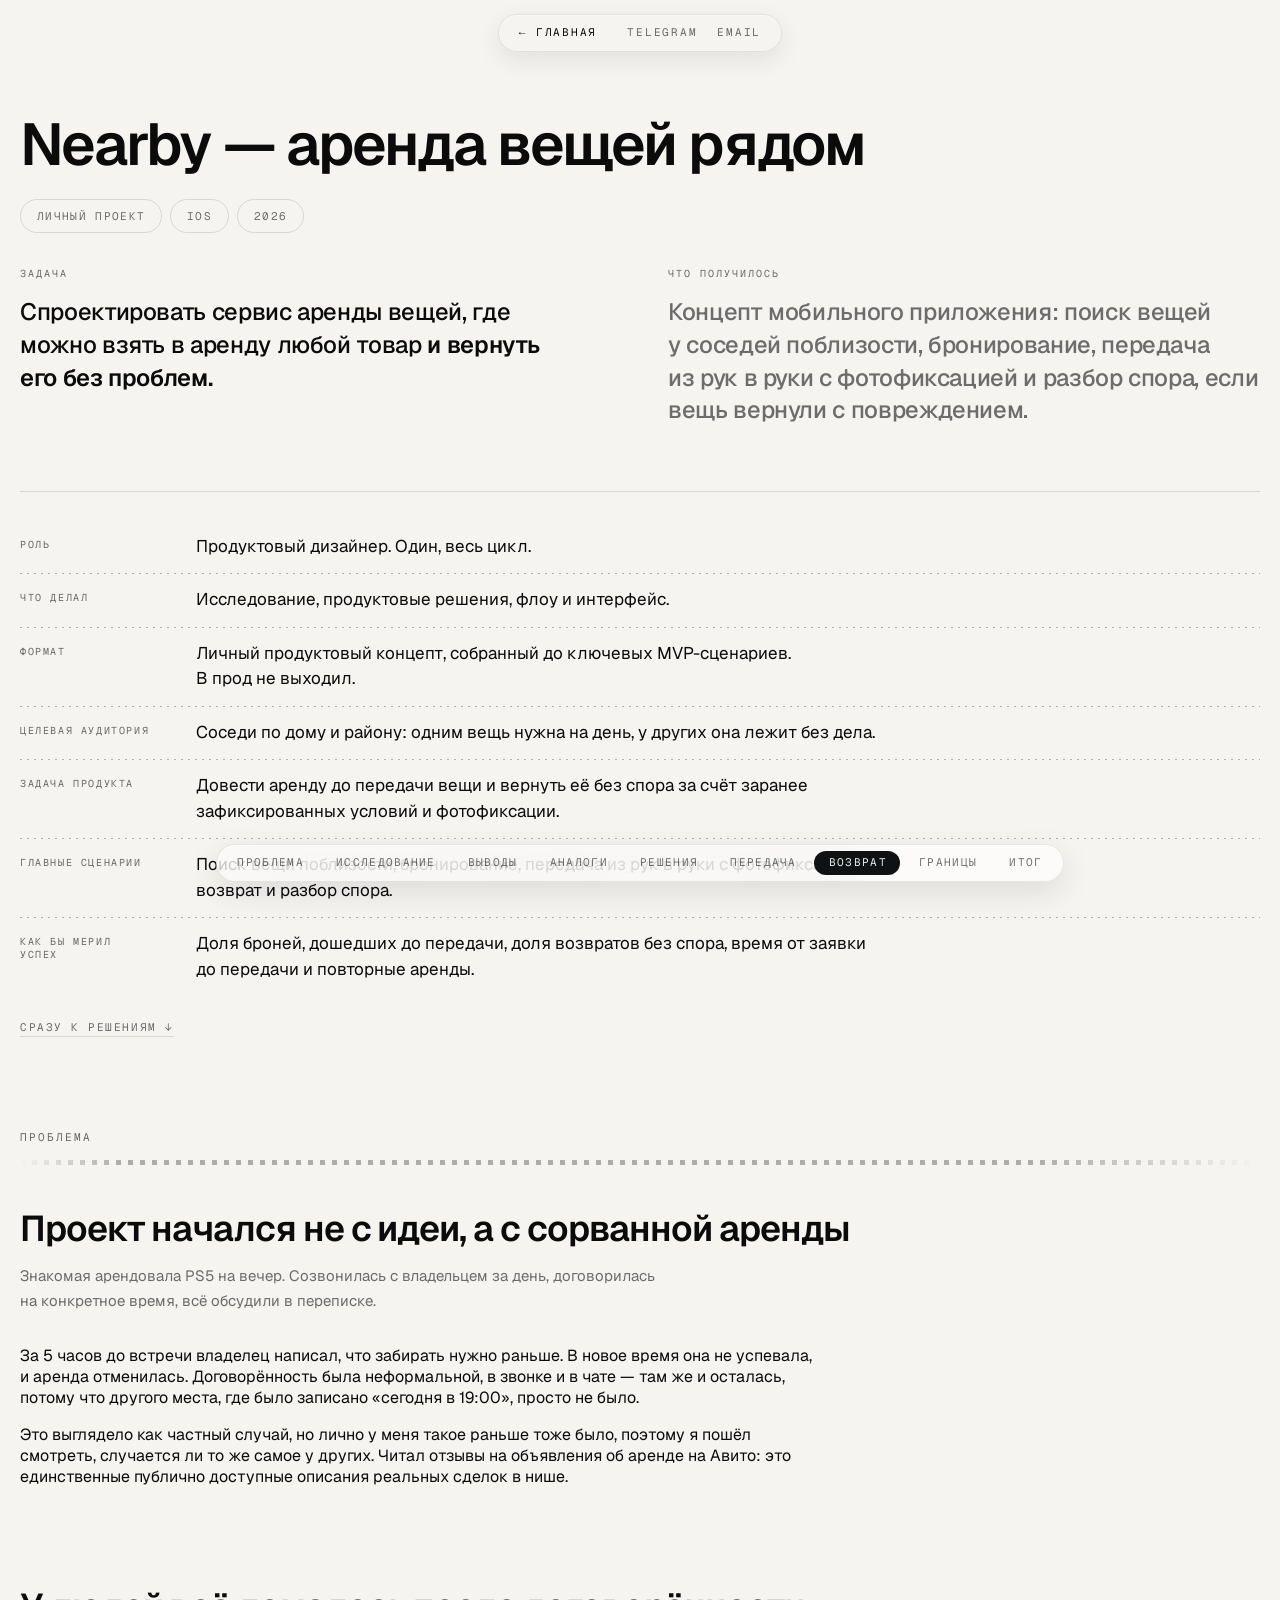
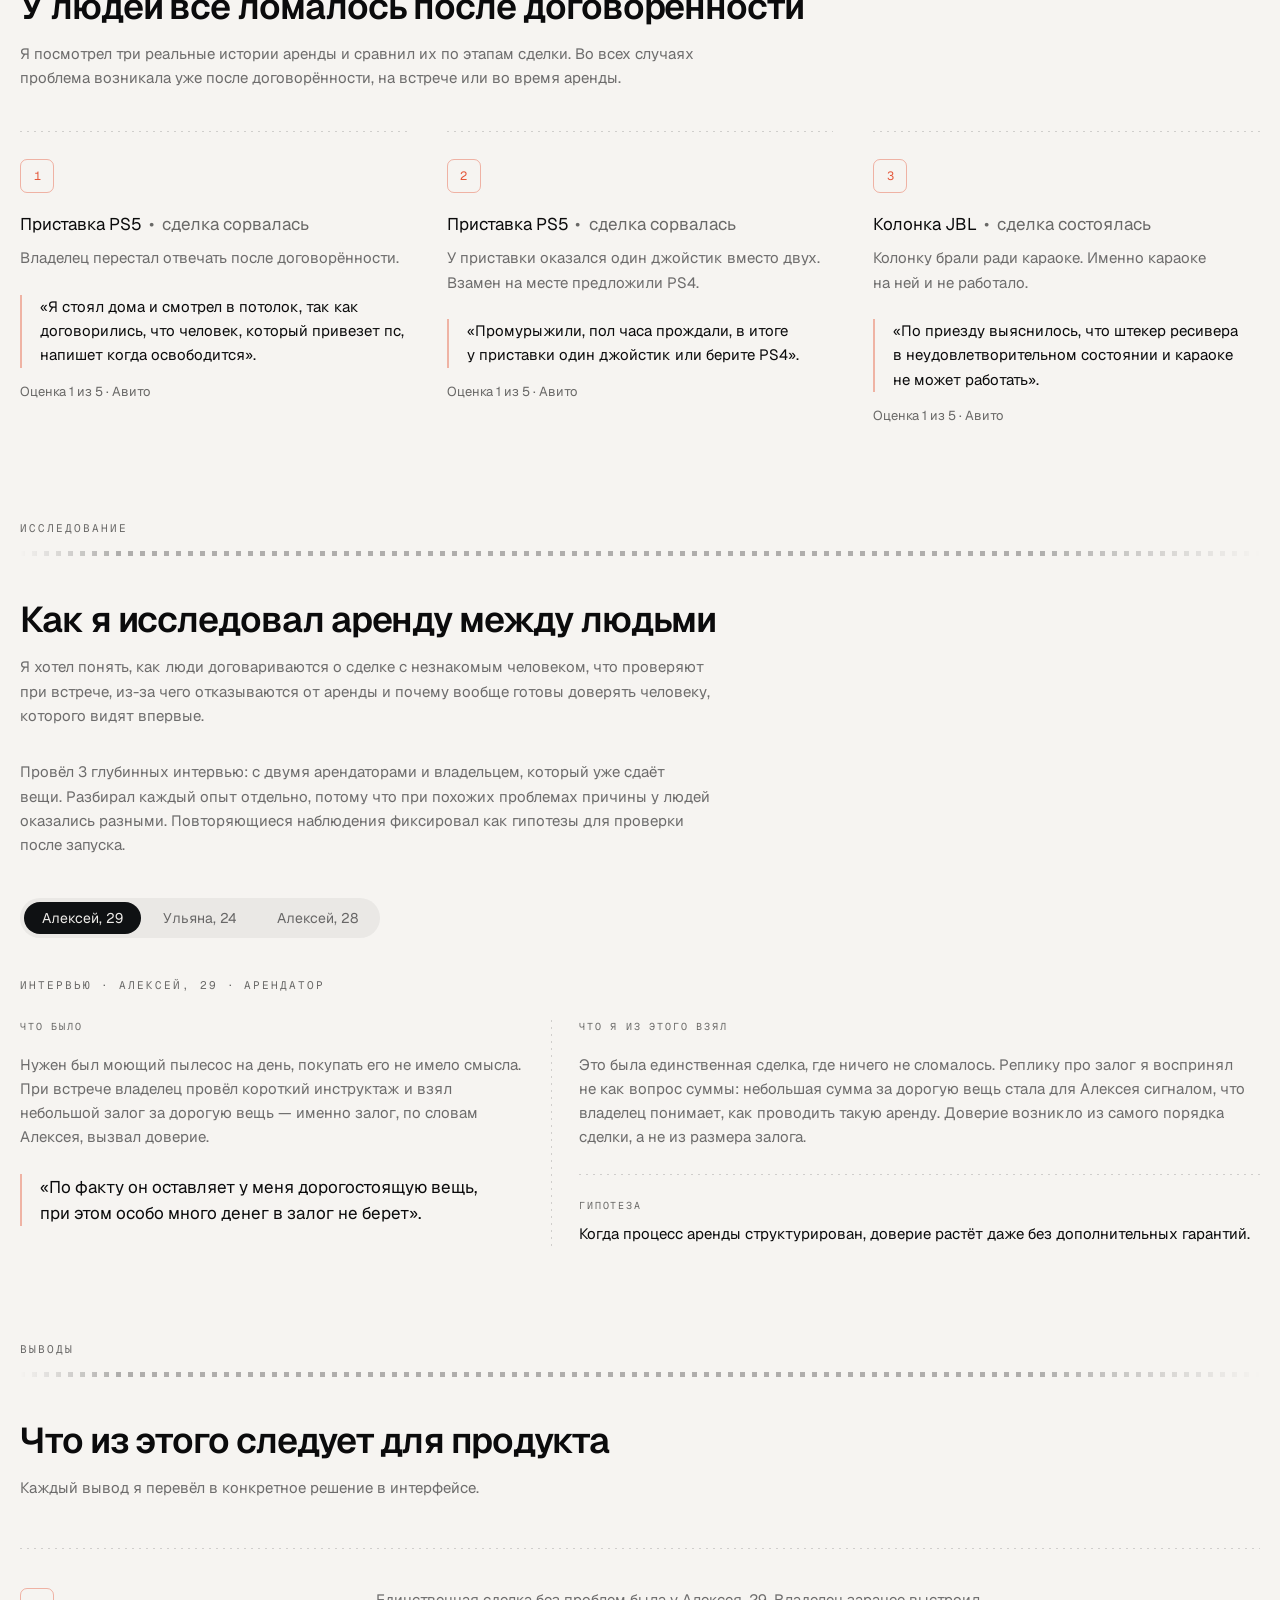
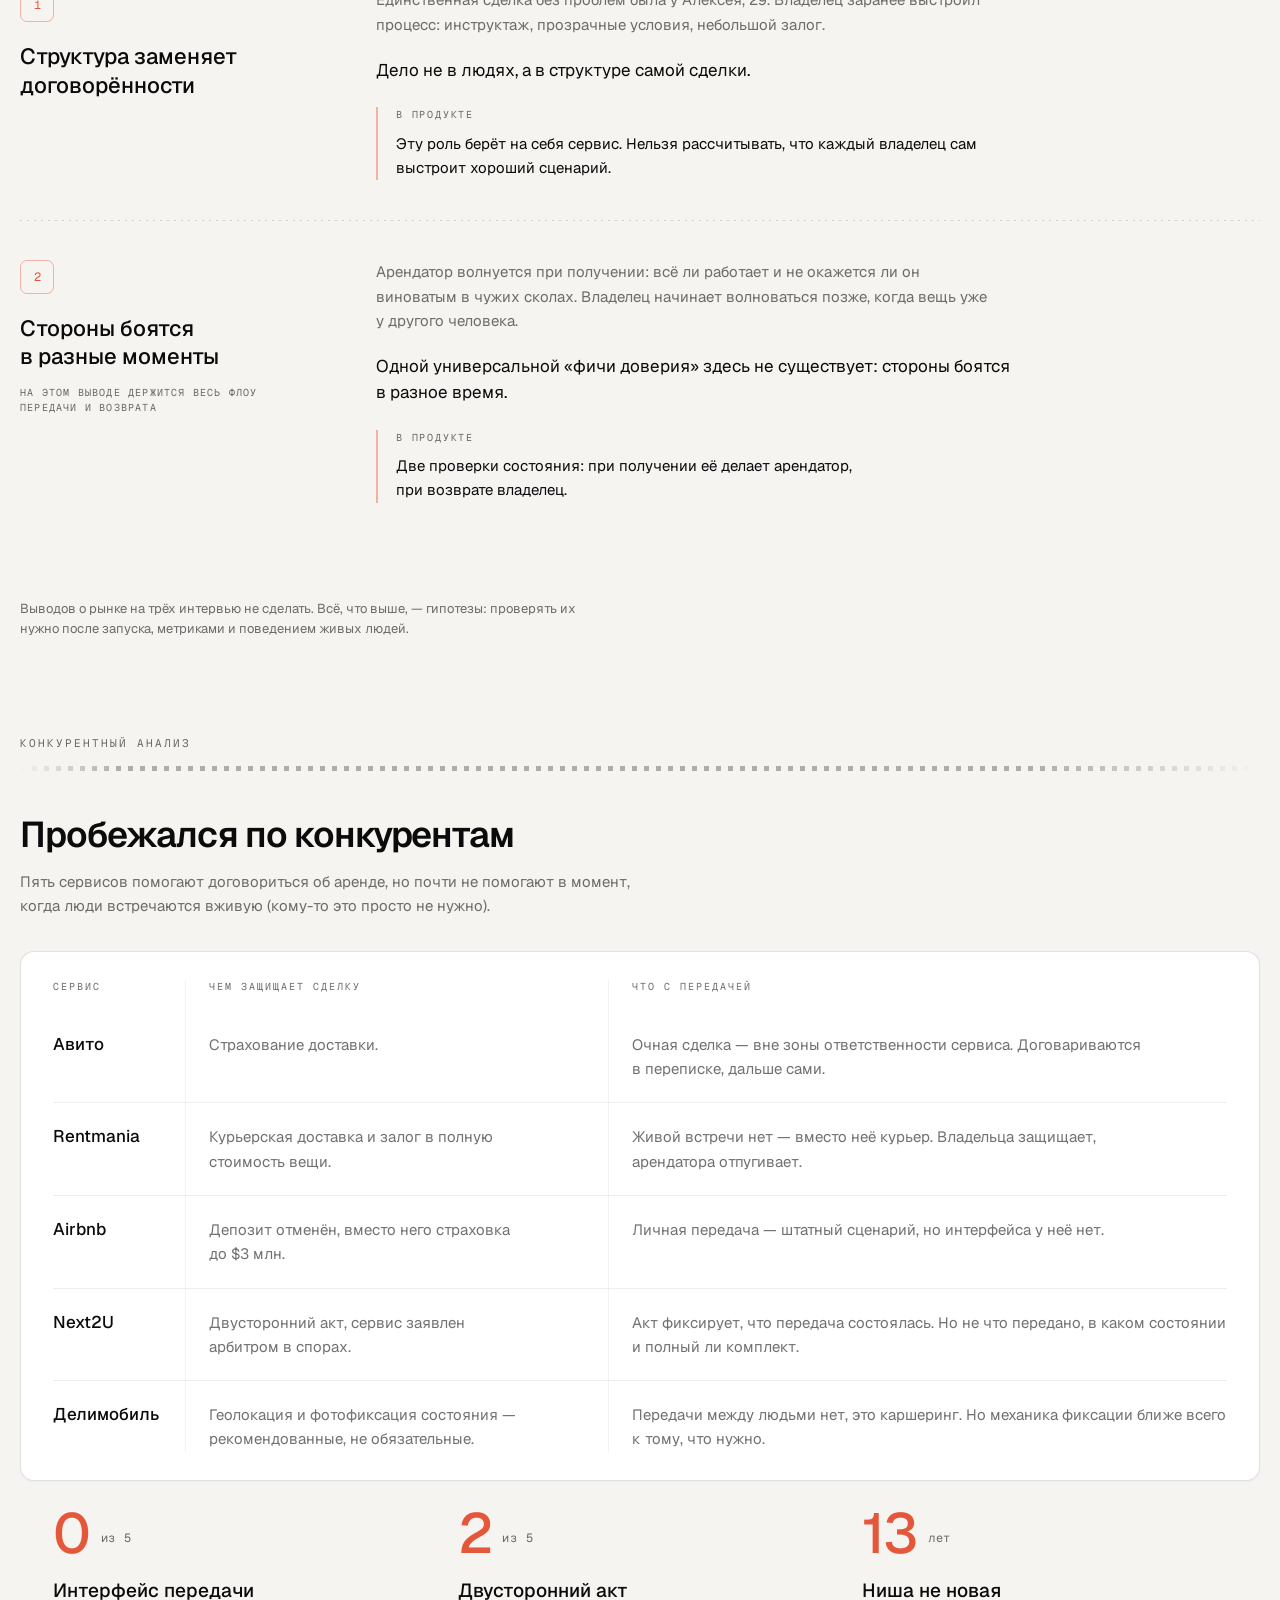
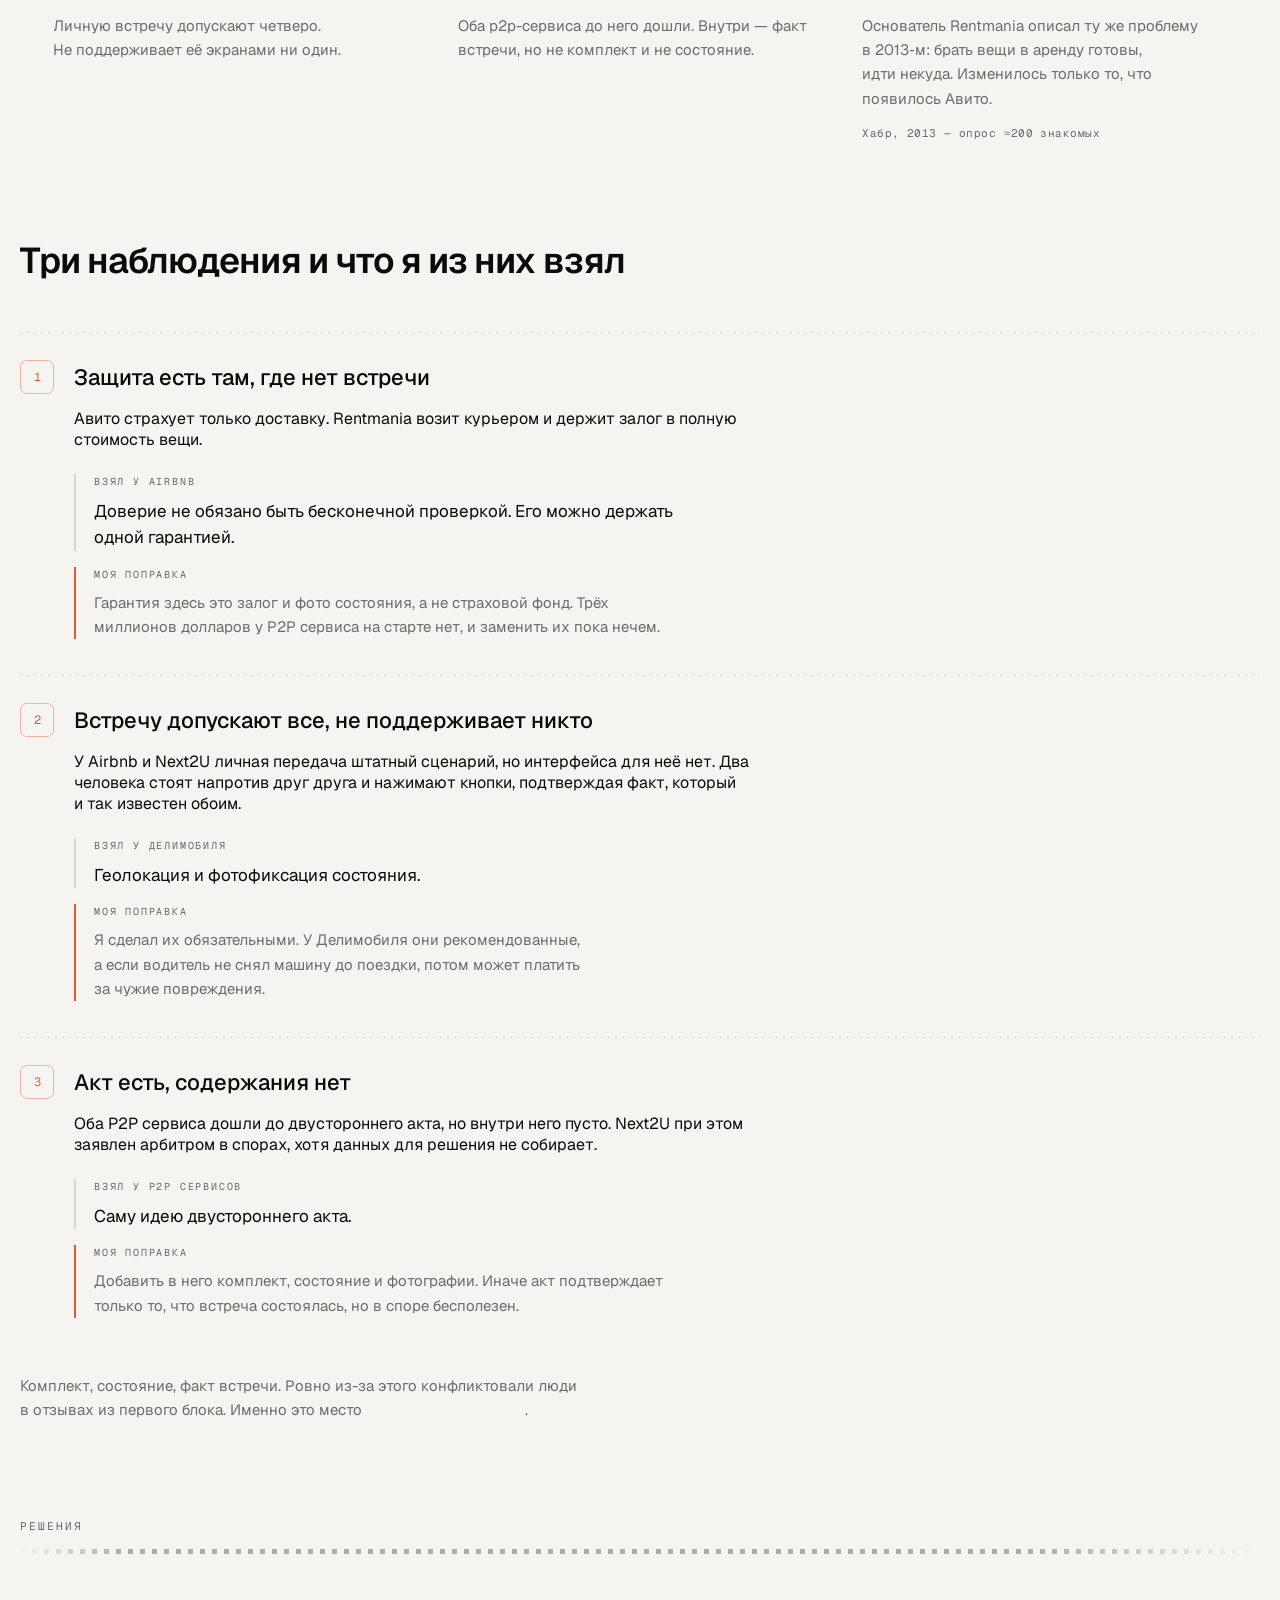
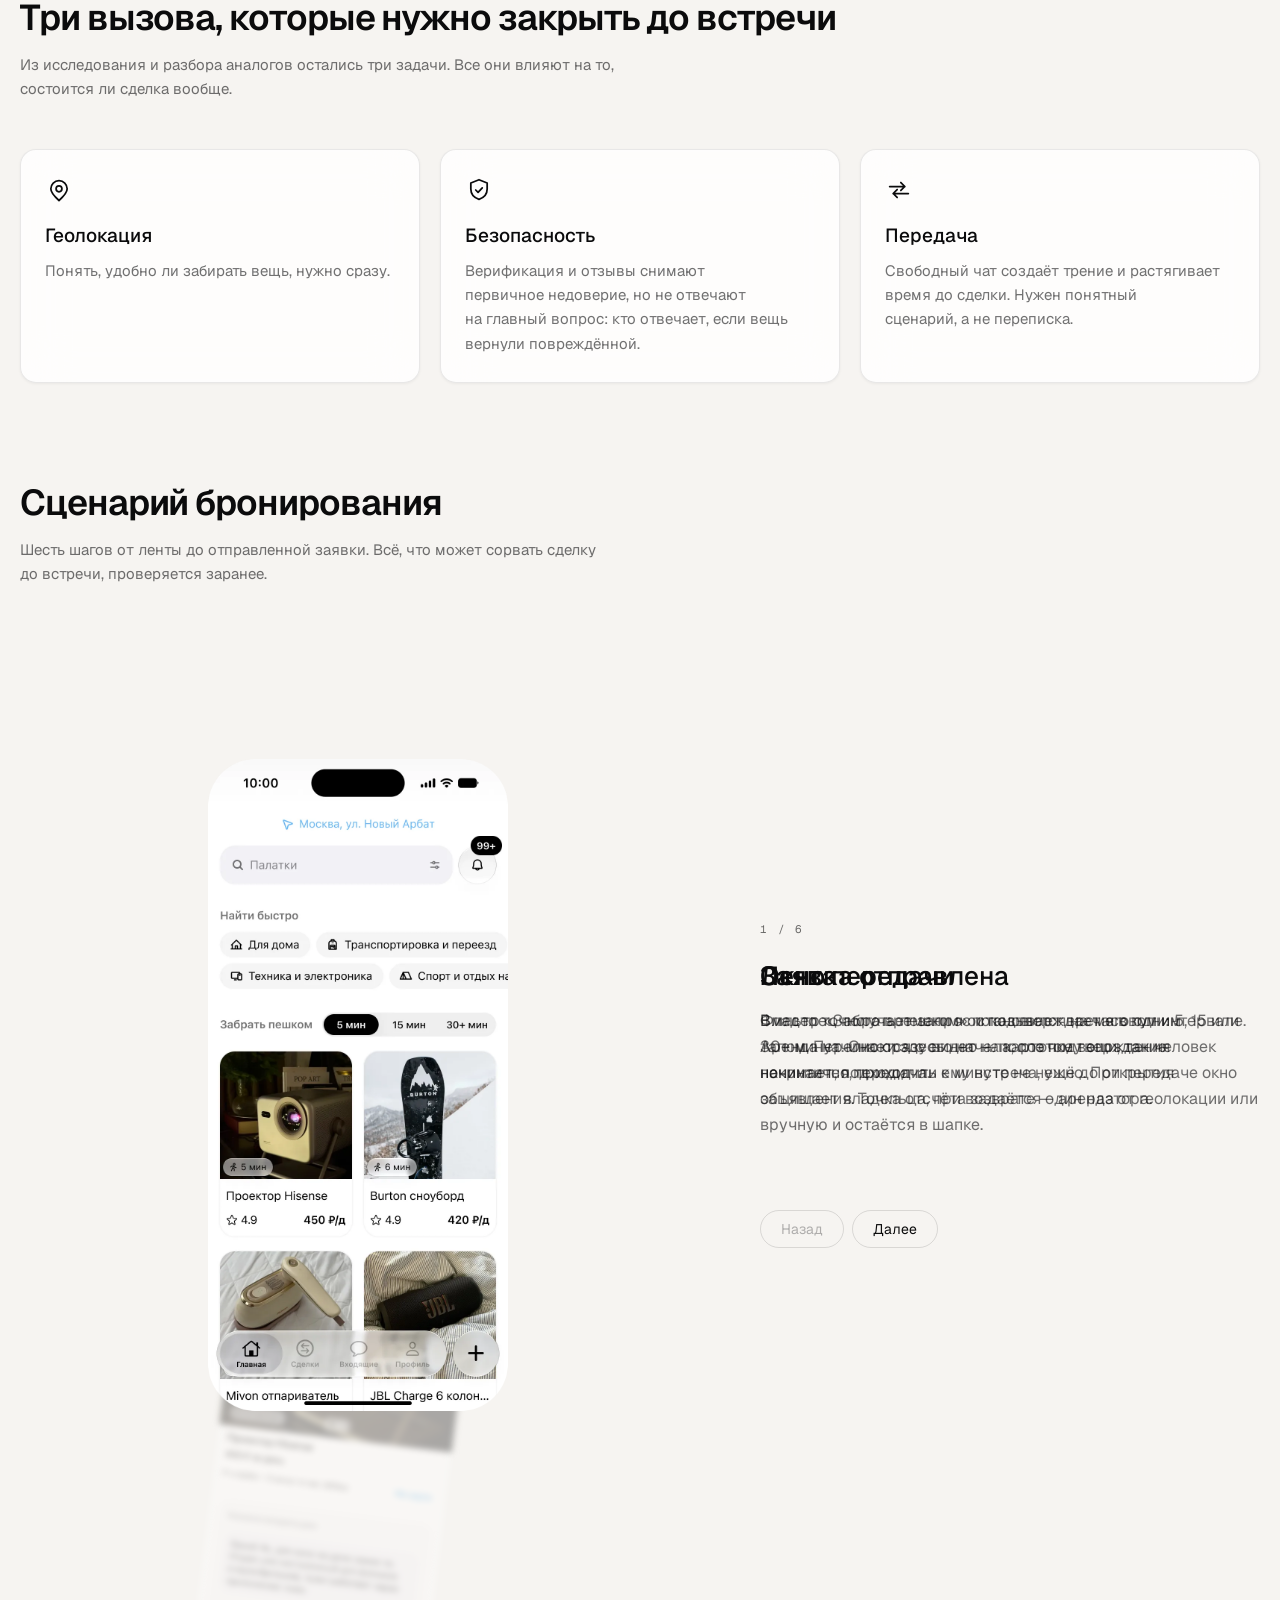
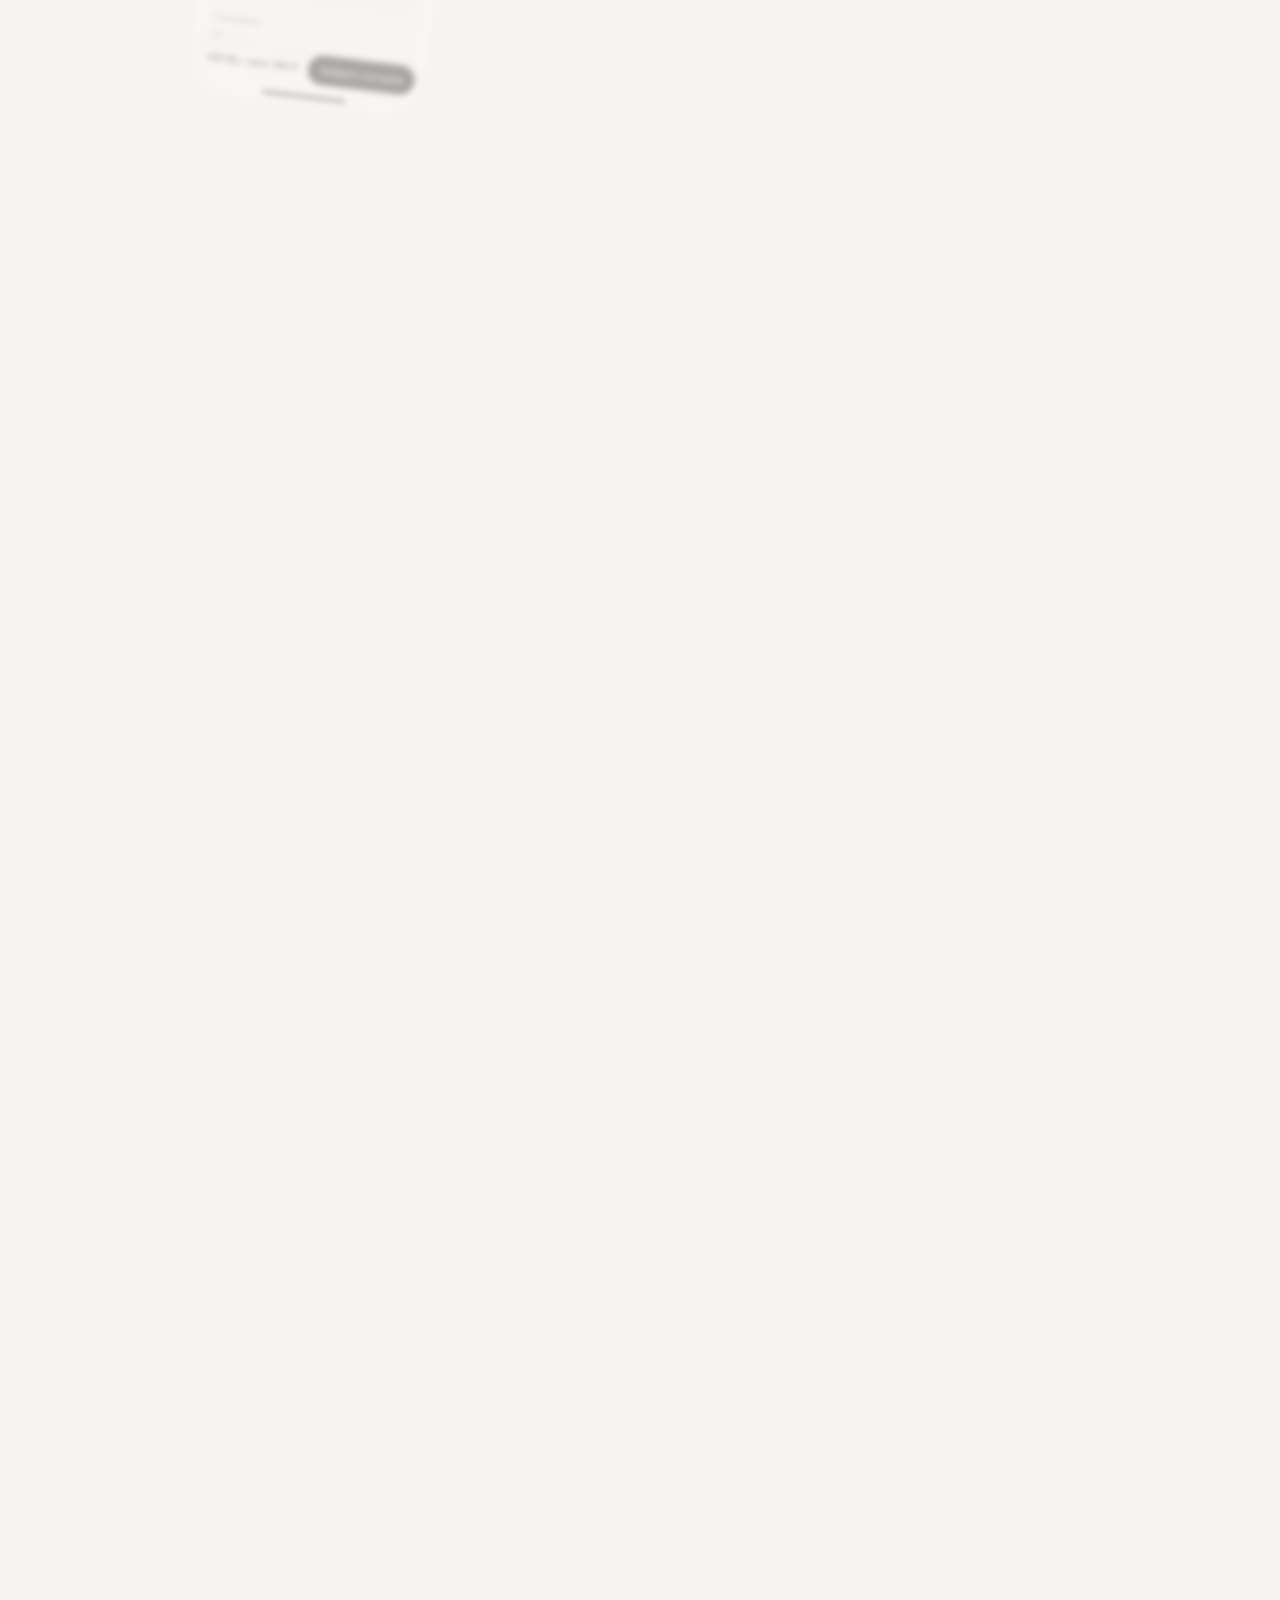
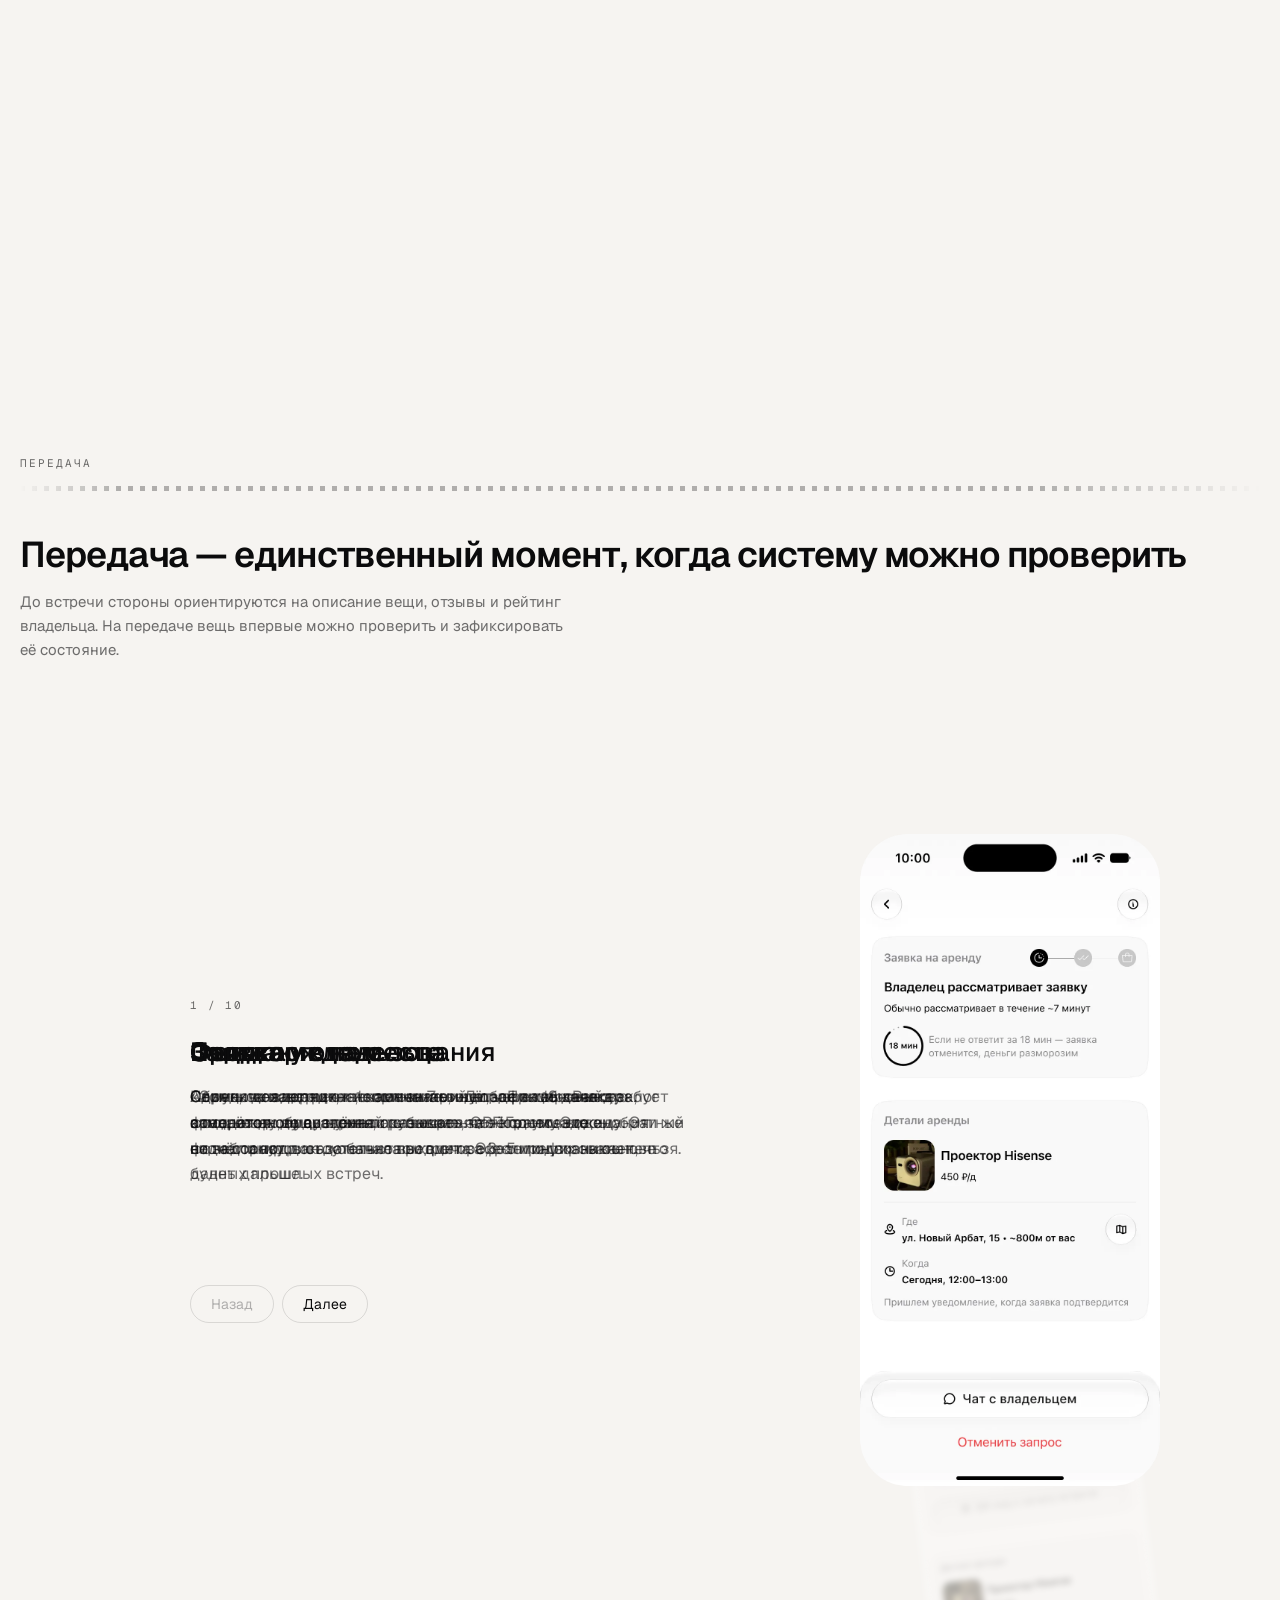
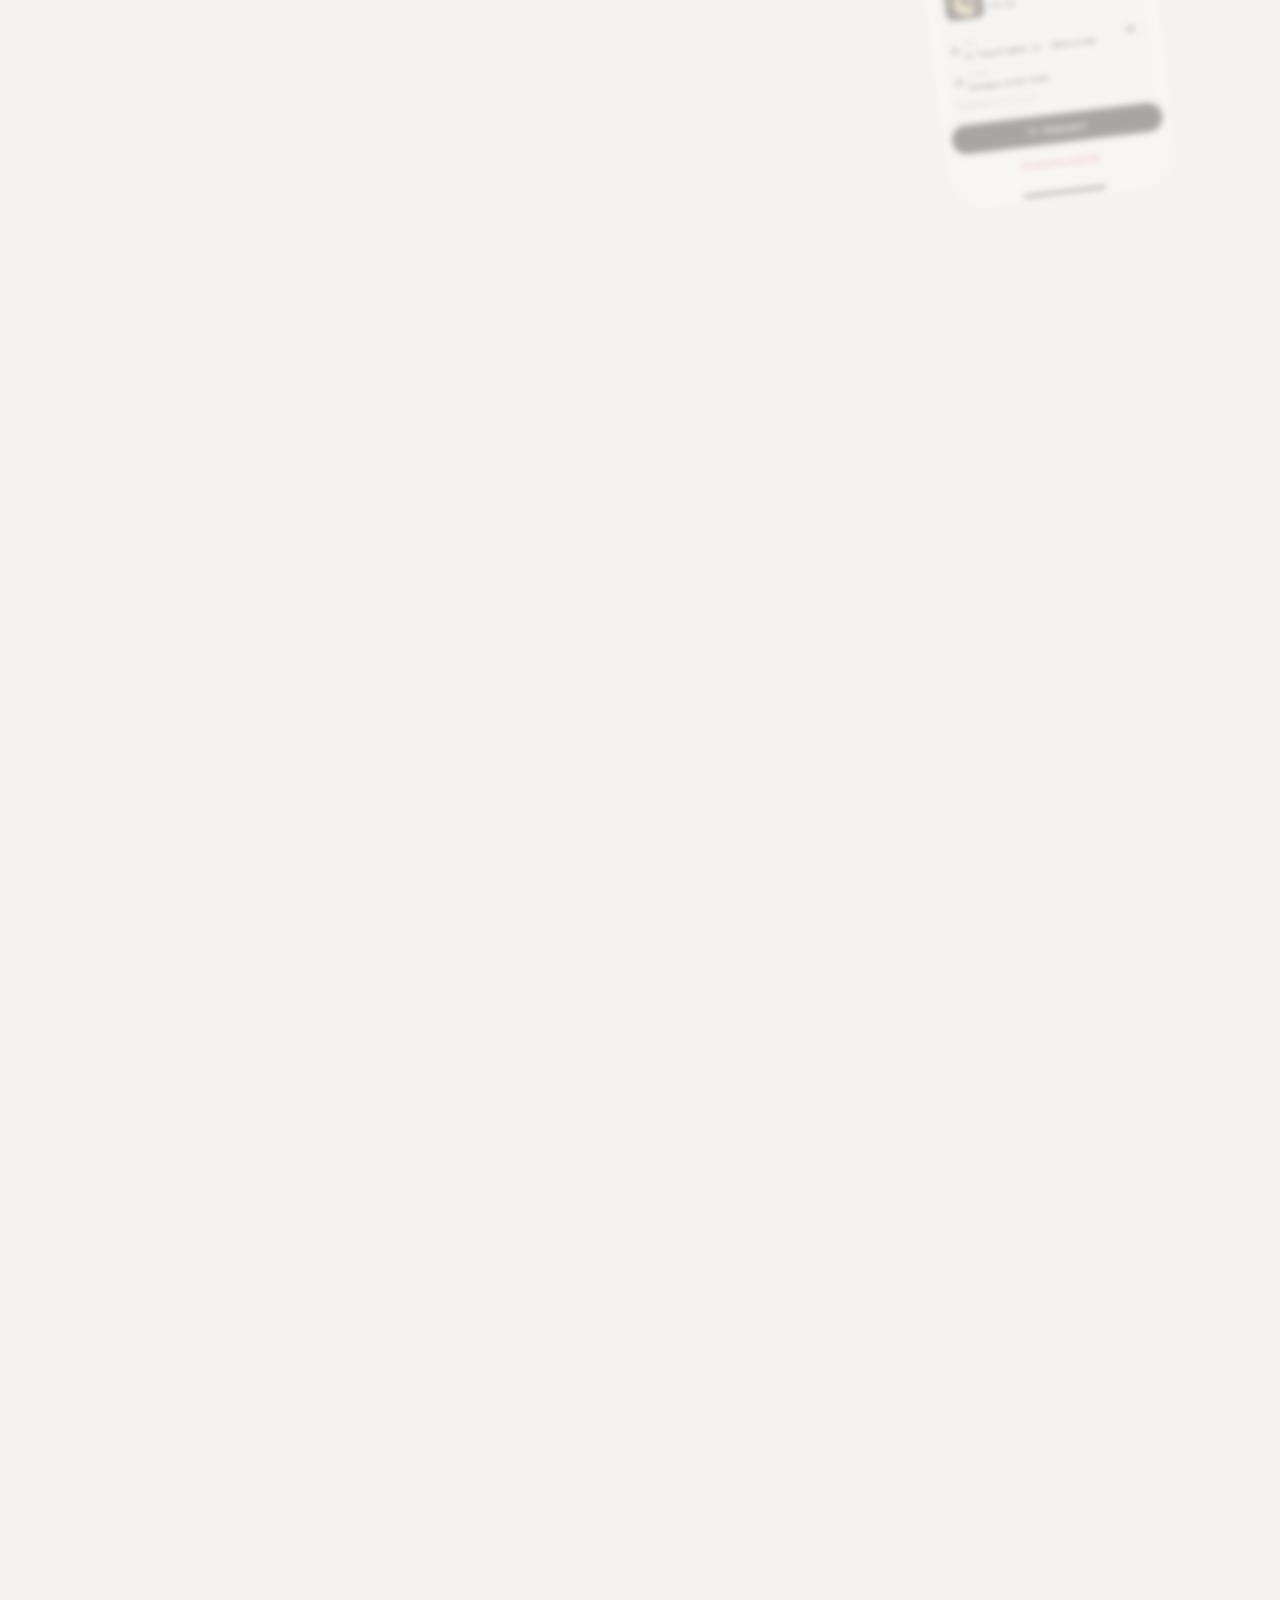
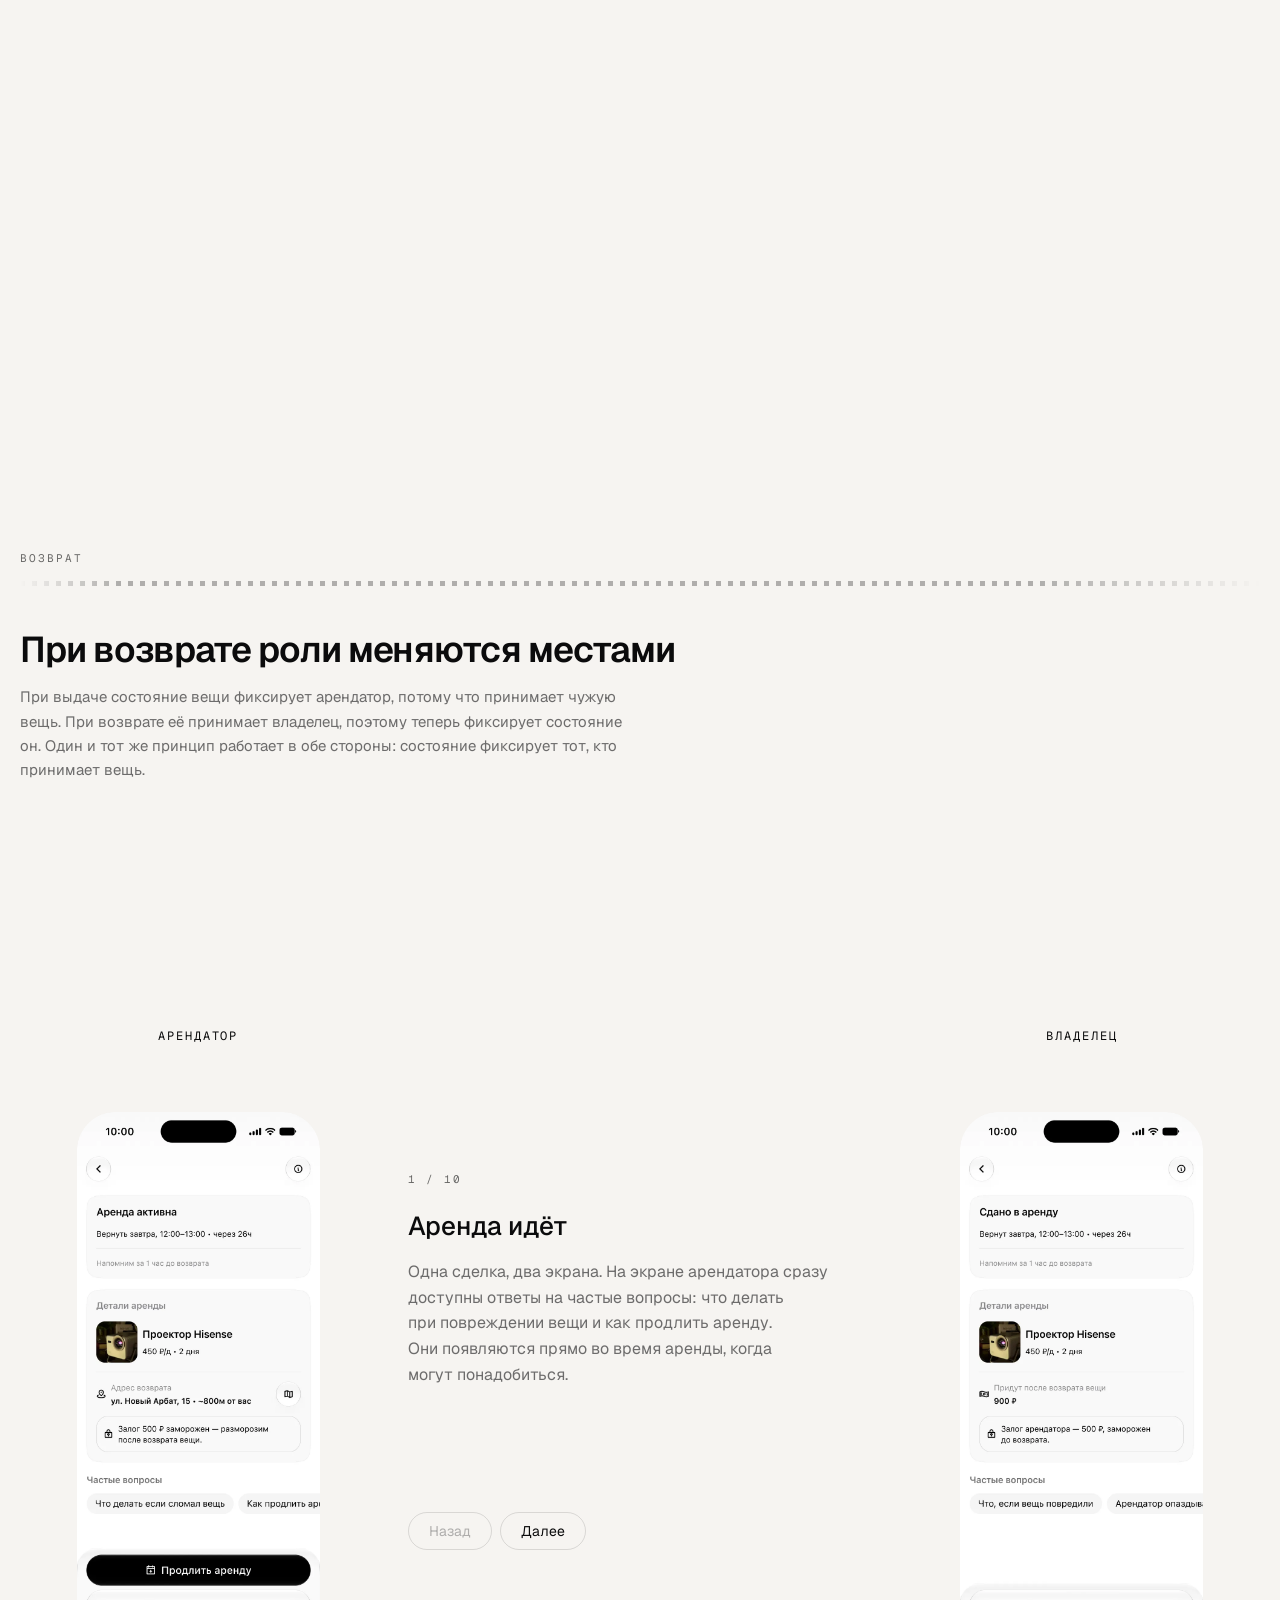
==== commit c4385834: "chore: убран мусор после сокращения кейса Nearby Картинки dispute-1-entry и return-r6-qr-ok не испол" ====
--- a/case-nearby.html
+++ b/case-nearby.html
@@ -246,7 +246,7 @@
         </div>
       </li>
 
-      <li class="cl__i cl__i--key">
+      <li class="cl__i">
         <div class="cl__side">
           <span class="cl__n" aria-hidden="true">2</span>
           <h3 class="cl__t">Стороны боятся в&nbsp;разные моменты</h3>
--- a/css/nearby.css
+++ b/css/nearby.css
@@ -42,12 +42,6 @@
   font-family: var(--mono);
   font-size: 12px;
   line-height: 1;
-  transition: background-color .18s ease, color .18s ease;
-}
-
-.ev__c:hover .ev__n {
-  background: var(--accent);
-  color: #fff;
 }
 
 .ev__t {
@@ -61,13 +55,13 @@
    должен знать его до цитаты, иначе цитата читается вслепую. Буллит-разделитель
    рисуется псевдоэлементом, чтобы не зависеть от пробелов в разметке. */
 .ev__st {
-  color: var(--ink-3);
+  color: var(--ink-label);
   white-space: nowrap;
 }
 .ev__st::before {
   content: "•";
   margin: 0 .5em 0 .15em;
-  color: var(--ink-3);
+  color: var(--ink-label);
 }
 
 .ev__d {
@@ -92,7 +86,7 @@
   margin: 14px 0 0;
   font-size: 13px;
   line-height: 1.5;
-  color: var(--ink-3);
+  color: var(--ink-label);
 }
 
 @media (max-width: 900px) {
@@ -100,14 +94,6 @@
     grid-template-columns: minmax(0, 1fr);
     gap: 32px;
   }
-}
-
-/* Ховер — реакция на прямое действие, а не самостоятельное движение:
-   живёт ровно столько, сколько на карточке курсор. На тач-устройствах
-   не нужен, поэтому закрыт медиазапросом — иначе подсветка залипает
-   после тапа. */
-@media (hover: none) {
-  .ev__c:hover .ev__n { background: transparent; color: var(--accent); }
 }
 
 /* ── Свитчер контента ─────────────────────────────────────────────────────
@@ -196,7 +182,7 @@
   font-size: 11px;
   letter-spacing: .18em;
   text-transform: uppercase;
-  color: var(--ink-3);
+  color: var(--ink-label);
 }
 
 /* Колонки намеренно не равны — ни по ширине, ни по высоте. Слева то, что
@@ -233,7 +219,7 @@
   font-size: 10px;
   letter-spacing: .18em;
   text-transform: uppercase;
-  color: var(--ink-3);
+  color: var(--ink-label);
 }
 
 .sw__d {
@@ -265,7 +251,7 @@
   font-size: 10px;
   letter-spacing: .18em;
   text-transform: uppercase;
-  color: var(--ink-3);
+  color: var(--ink-label);
 }
 
 /* Гипотеза — вывод из разговора, поэтому отбита сверху пунктиром, а не
@@ -284,6 +270,9 @@
   text-wrap: pretty;
 }
 
+/* Ярлык набран 10px, а это не «крупный текст»: акцент дал бы 3.34:1 при
+   норме 4.5:1. Коралловый в блоке остаётся линейкой слева — приём виден,
+   слово читается. То же решение у .cl__pk и .tk__fix .tk__k. */
 .sw__hk {
   display: block;
   margin-bottom: 8px;
@@ -291,7 +280,7 @@
   font-size: 10px;
   letter-spacing: .18em;
   text-transform: uppercase;
-  color: var(--accent);
+  color: var(--ink-label);
 }
 
 @media (max-width: 900px) {
@@ -355,15 +344,6 @@
   line-height: 1;
 }
 
-/* Третий вывод — единственный, который превратился не в отдельную функцию,
-   а в структуру двух флоу. Отмечен заливкой номера: это указатель на связь
-   с разделами ниже, а не украшение. */
-.cl__i--key .cl__n {
-  background: var(--accent);
-  color: #fff;
-  border-color: var(--accent);
-}
-
 .cl__t {
   margin: 20px 0 0;
   font-size: 22px;
@@ -380,7 +360,7 @@
   letter-spacing: .12em;
   text-transform: uppercase;
   line-height: 1.5;
-  color: var(--accent);
+  color: var(--ink-label);
 }
 
 .cl__obs,
@@ -420,7 +400,7 @@
   font-size: 10px;
   letter-spacing: .18em;
   text-transform: uppercase;
-  color: var(--accent);
+  color: var(--ink-label);
 }
 
 @media (max-width: 900px) {
@@ -451,7 +431,7 @@
   font-size: 10px;
   letter-spacing: .18em;
   text-transform: uppercase;
-  color: var(--ink-3);
+  color: var(--ink-label);
 }
 
 .qa__bad,
@@ -555,10 +535,10 @@
   font-size: 10px;
   letter-spacing: .18em;
   text-transform: uppercase;
-  color: var(--ink-3);
-}
-
-.tk__fix .tk__k { color: var(--accent); }
+  color: var(--ink-label);
+}
+
+.tk__fix .tk__k { color: var(--ink-label); }
 
 /* ── Три вызова ───────────────────────────────────────────────────────── */
 
@@ -590,9 +570,9 @@
   -webkit-backdrop-filter: blur(24px) saturate(1.8);
   backdrop-filter: blur(24px) saturate(1.8);
   border: 1px solid rgba(11, 11, 12, .09);
-  box-shadow:
-    0 10px 32px rgba(11, 11, 12, .10),
-    inset 0 1px 0 rgba(255, 255, 255, .7);
+  /* Тень только отрывает карточку от фона на пару пикселей. Прежняя
+     (0 10px 32px / .10) на трёх карточках подряд читалась как шум. */
+  box-shadow: 0 1px 3px rgba(11, 11, 12, .05);
 }
 
 /* Без backdrop-filter стекло выродилось бы в мутное пятно — возвращаем
@@ -768,7 +748,7 @@
   font-family: var(--mono);
   font-size: 12px;
   letter-spacing: .08em;
-  color: var(--ink-3);
+  color: var(--ink-label);
   vertical-align: middle;
 }
 
@@ -794,7 +774,7 @@
   font-size: 11px;
   line-height: 1.5;
   letter-spacing: .04em;
-  color: var(--ink-3);
+  color: var(--ink-label);
 }
 
 @media (max-width: 900px) {
@@ -984,7 +964,7 @@
   font-family: var(--mono);
   font-size: 11px;
   letter-spacing: .18em;
-  color: var(--ink-3);
+  color: var(--ink-label);
 }
 
 /* Тексты лежат стопкой в одной ячейке: высота блока не скачет при смене
@@ -1270,7 +1250,7 @@
     font-size: 10px;
     letter-spacing: .12em;
     text-transform: uppercase;
-    color: var(--ink-3);
+    color: var(--ink-label);
     white-space: nowrap;
     overflow: hidden;
     text-overflow: ellipsis;
@@ -1518,26 +1498,6 @@
    менее важно». Вес теперь держит место в кейсе: ветка стоит в закрывающем
    блоке, а не в основной линии, и шагов у неё три против девяти и десяти. */
 
-/* ── Таблица гипотез ──────────────────────────────────────────────────────
-   Левая колонка — те же 132px, что во всех таблицах кейсов. Номер и короткое
-   имя гипотезы стоят вместе: в развёрнутом на телефоне виде подпись остаётся
-   заголовком карточки. */
-@media (min-width: 761px) {
-  .tbl--hyp table { table-layout: fixed; }
-  .tbl--hyp th:first-child,
-  .tbl--hyp td:first-child { width: 132px; }
-}
-
-.tbl--hyp .tbl__who {
-  display: block;
-  margin-top: 10px;
-  font-family: var(--display);
-  font-weight: 500;
-  font-size: 15px;
-  letter-spacing: -.01em;
-  color: var(--ink);
-}
-
 /* Строка в «Если коротко» шла на 1049px — около 123 знаков при комфортных
    60–75. Пока в ячейках стояло по одному тезису, это сходило с рук; с тремя
    предложениями глаз теряет начало следующей строки, а этот блок обязан
@@ -1567,3 +1527,34 @@
   #research > p,
   #research > .lead { max-width: none; }
 }
+
+/* ── Итог ─────────────────────────────────────────────────────────────────
+   Колонок в этом кейсе две, а не три, как в RackTables: колонка с гипотезами
+   убрана. Базовое правило живёт в общем case.css, поэтому переопределяем
+   здесь — файл подключён только к этой странице. */
+.outcome__grid {
+  grid-template-columns: repeat(2, 1fr);
+  /* Линейка из case.css отделяла заголовок от трёх колонок с подписями.
+     Подписи «Видно на макетах» больше нет, и линейка повисла сразу под
+     заголовком, деля его с его же содержимым. Отбивку держит воздух. */
+  border-top: 0;
+  padding-top: 0;
+}
+
+@media (max-width: 900px) {
+  .outcome__grid { grid-template-columns: 1fr; }
+}
+
+/* ── Мера строки ──────────────────────────────────────────────────────────
+   На 1440px колонка контента 1280px, и текст в ней шёл 106–169 знаков при
+   норме 60–75. Читатель терял начало следующей строки — особенно в сноске
+   .note (13px, 169 знаков). 62ch — та же мера, что у .lead в case.css, а не
+   новое число: блоки кейса должны рвать строку по одной вертикали.
+   На узких экранах правило не срабатывает, там колонка и так уже колонки. */
+.note,
+.tr__t, .tr__d,
+.tk__from, .tk__fix,
+.cl__obs, .cl__out, .cl__prod,
+#limits > p {
+  max-width: 62ch;
+}
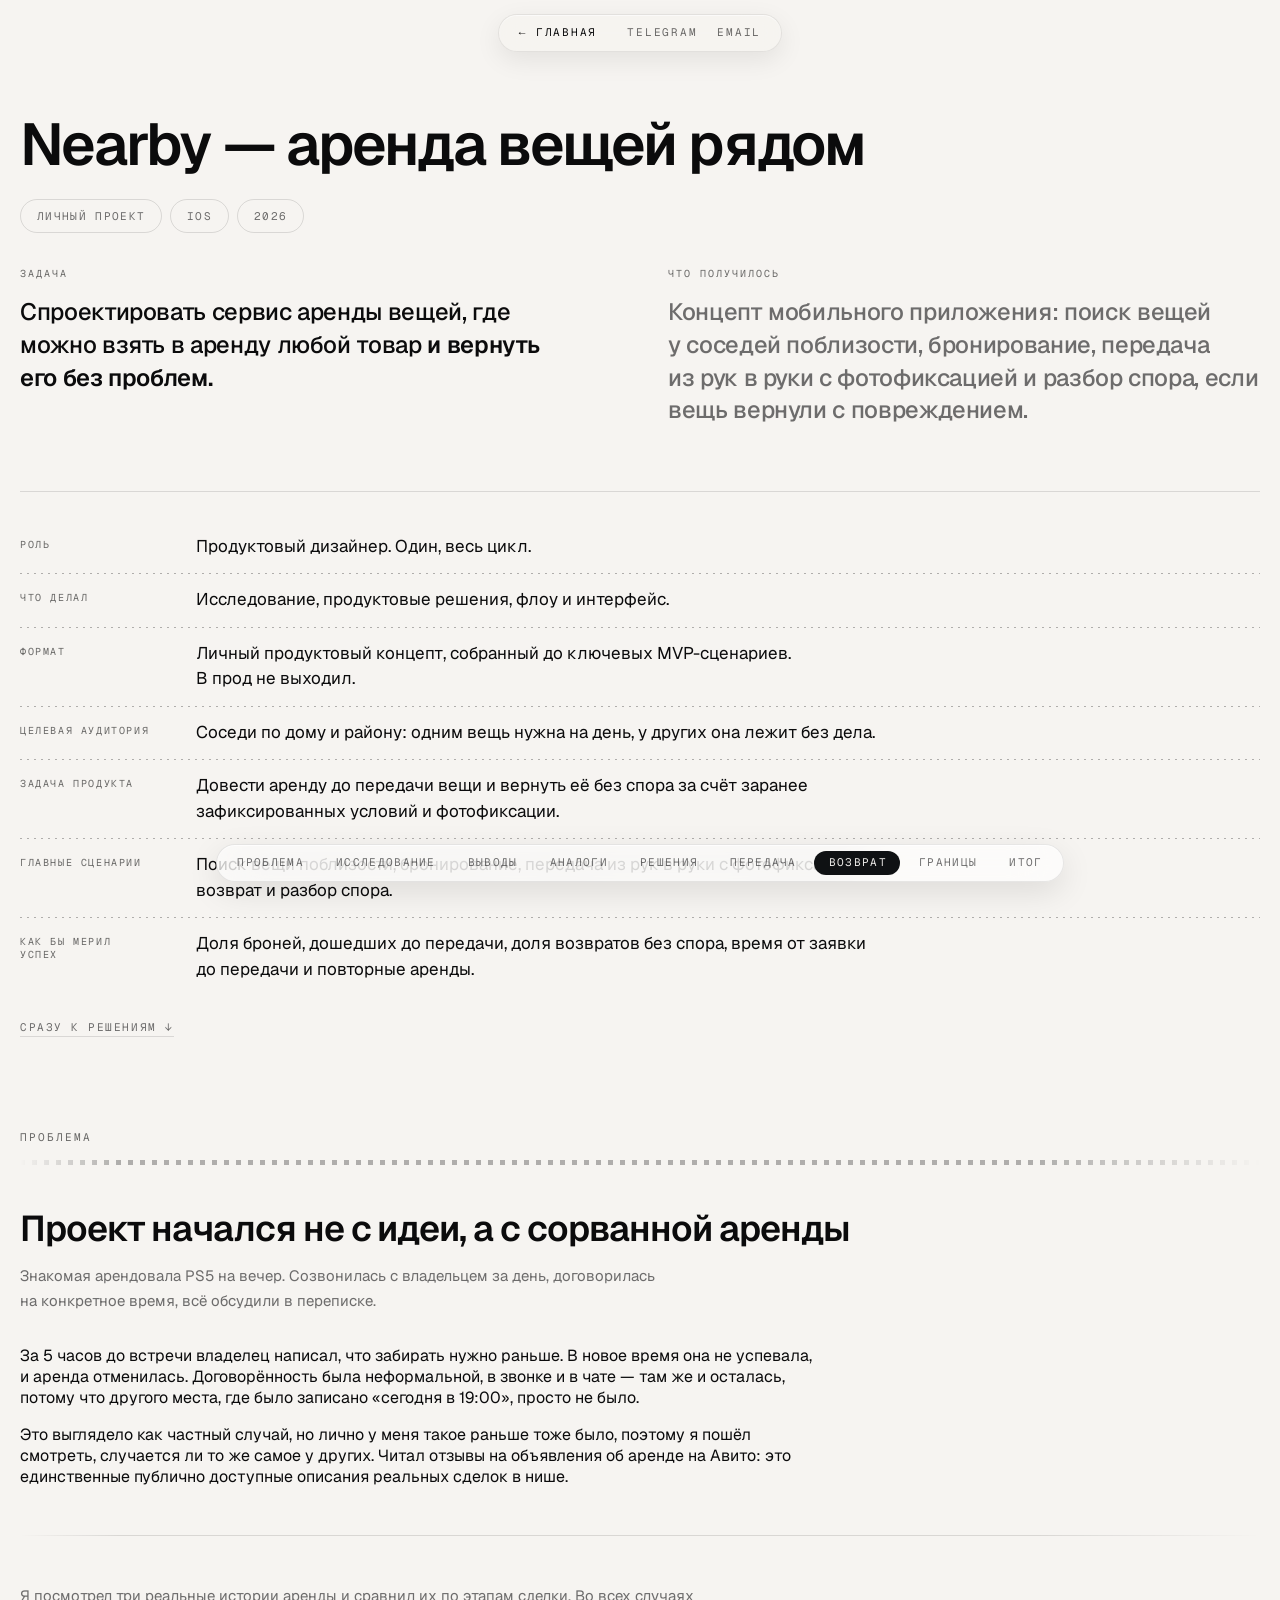
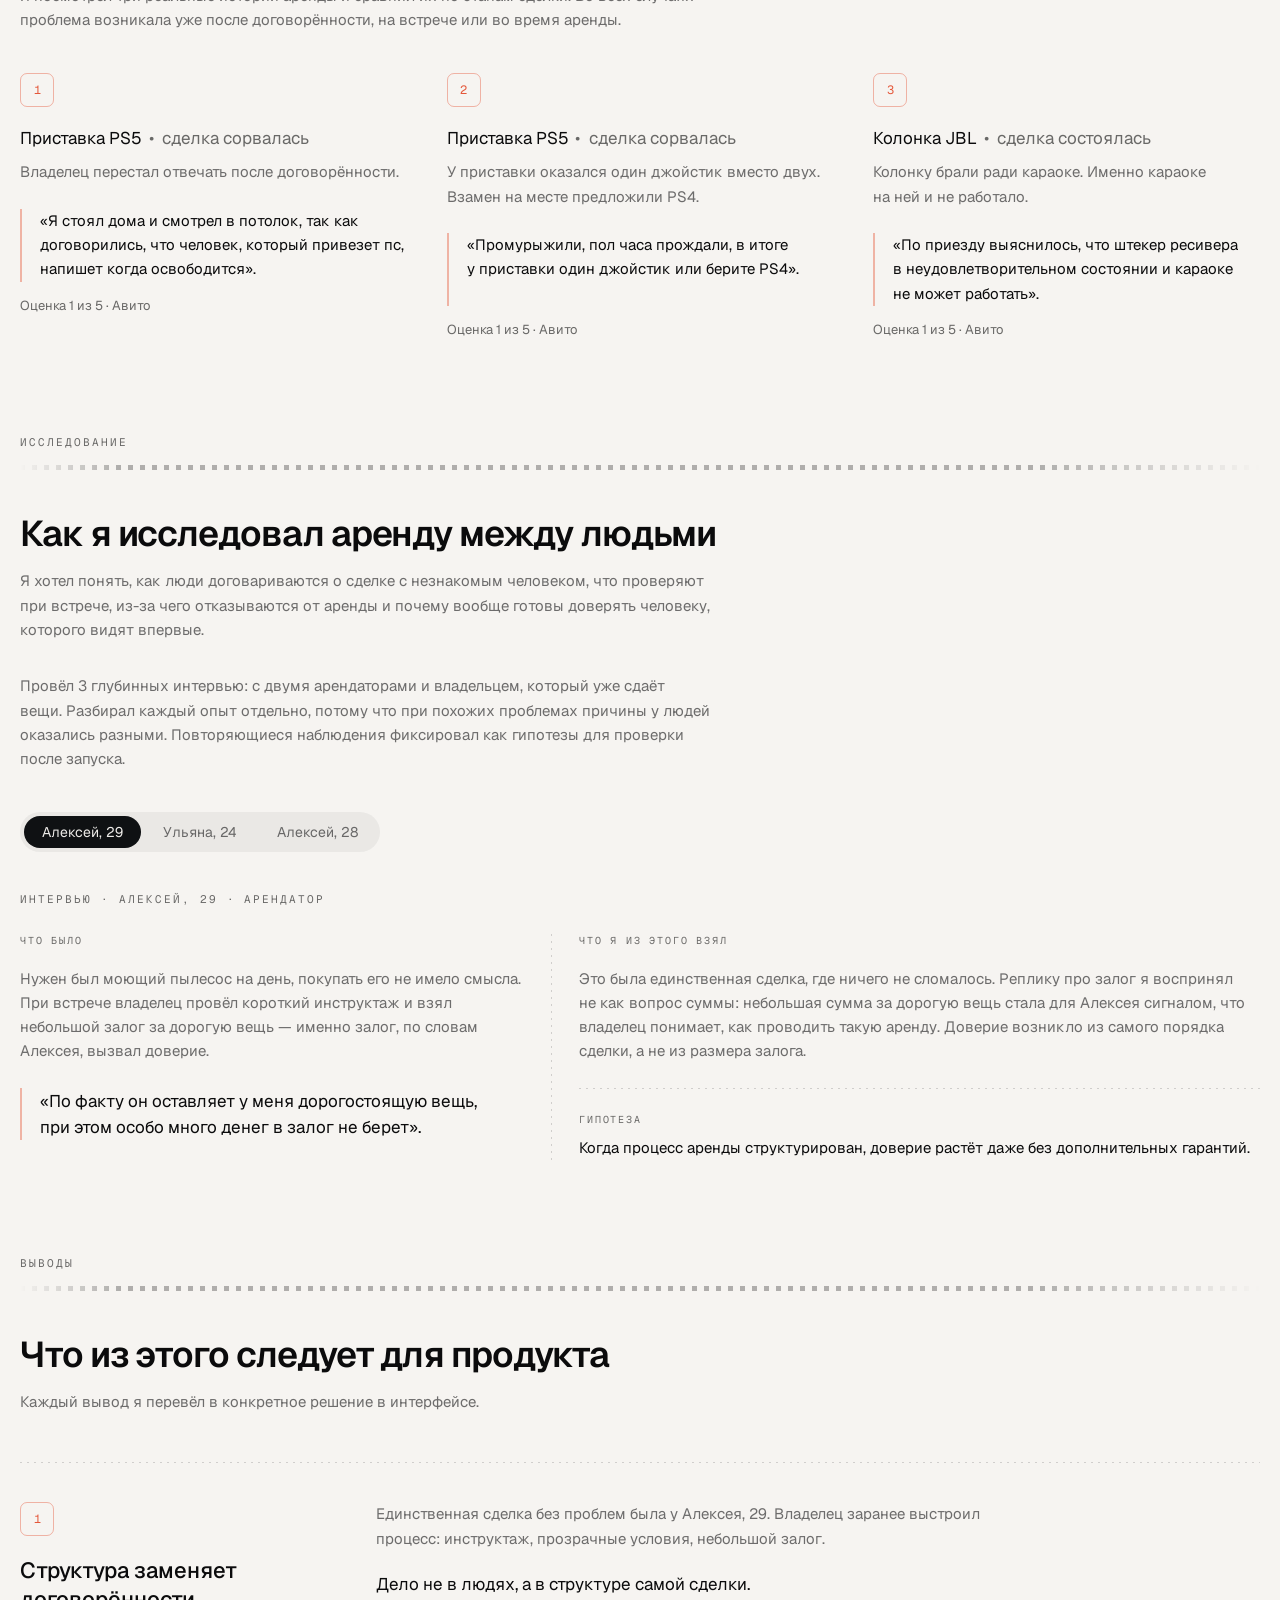
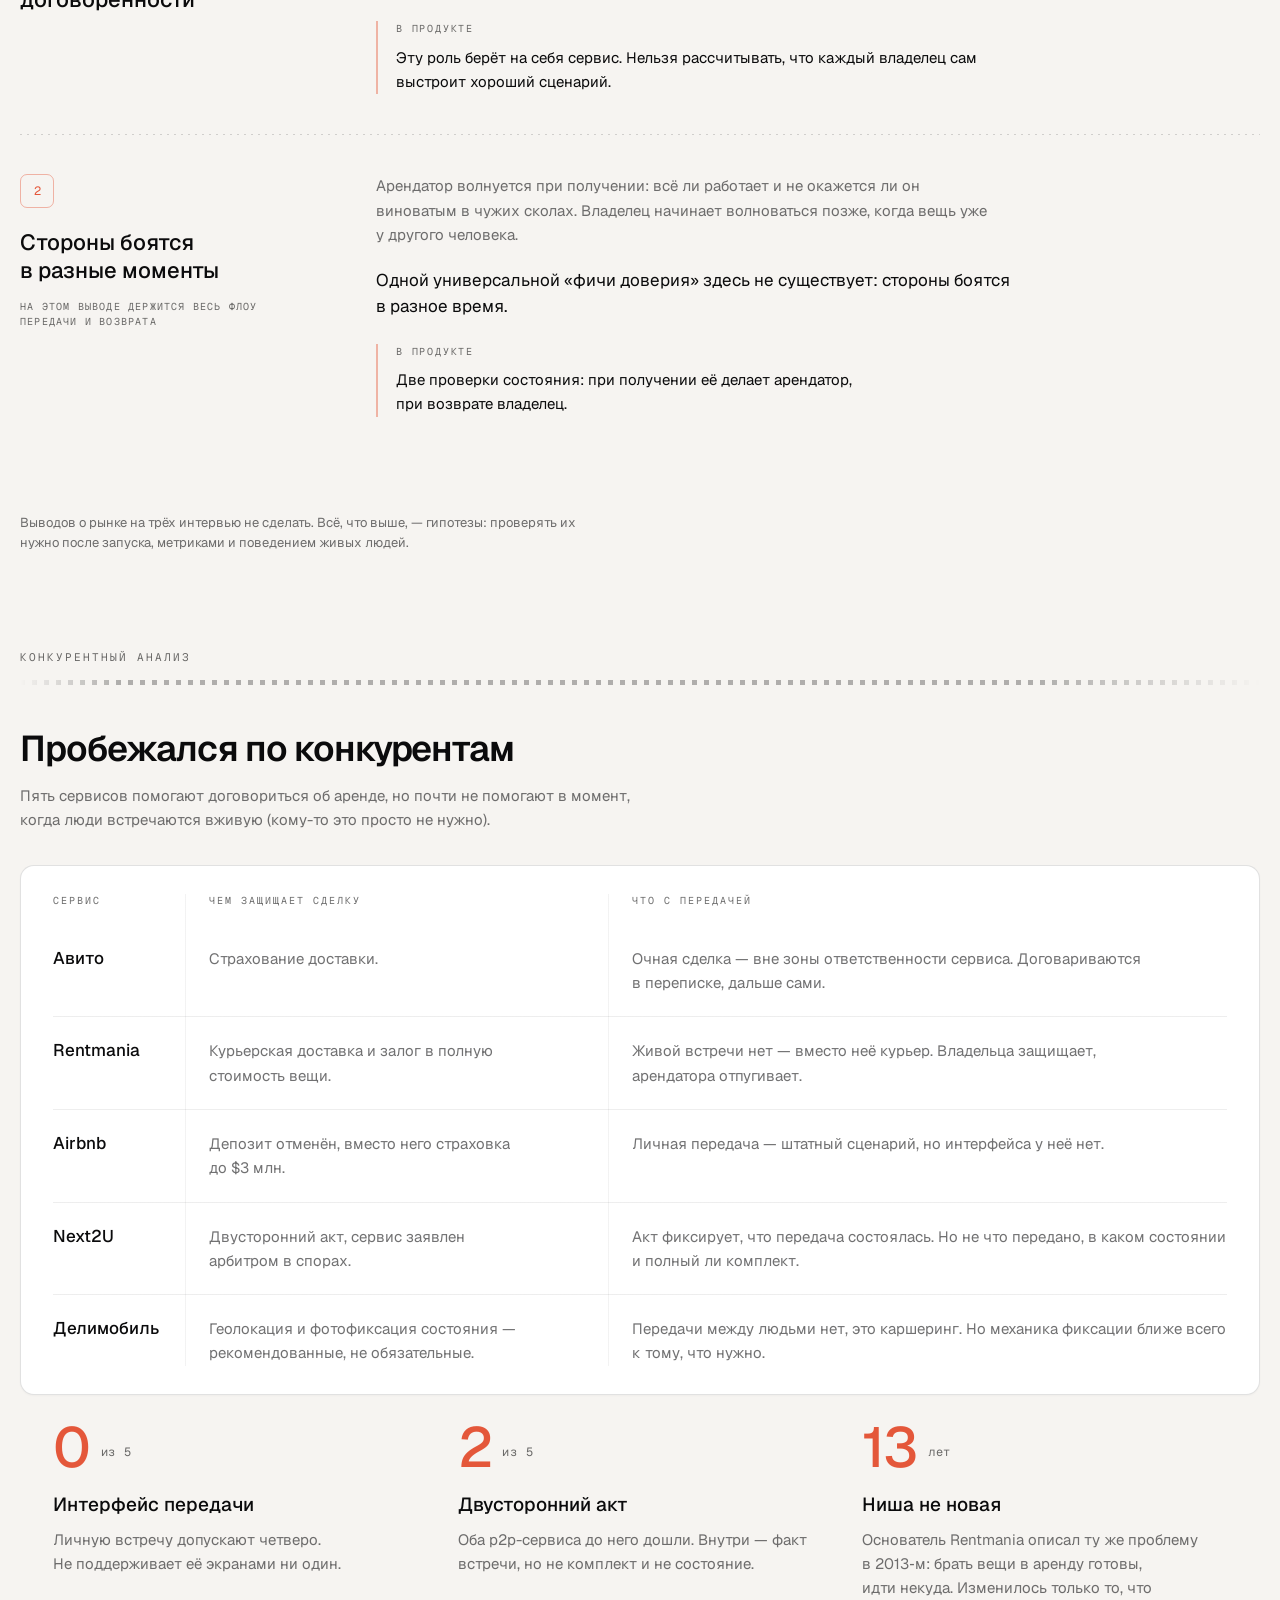
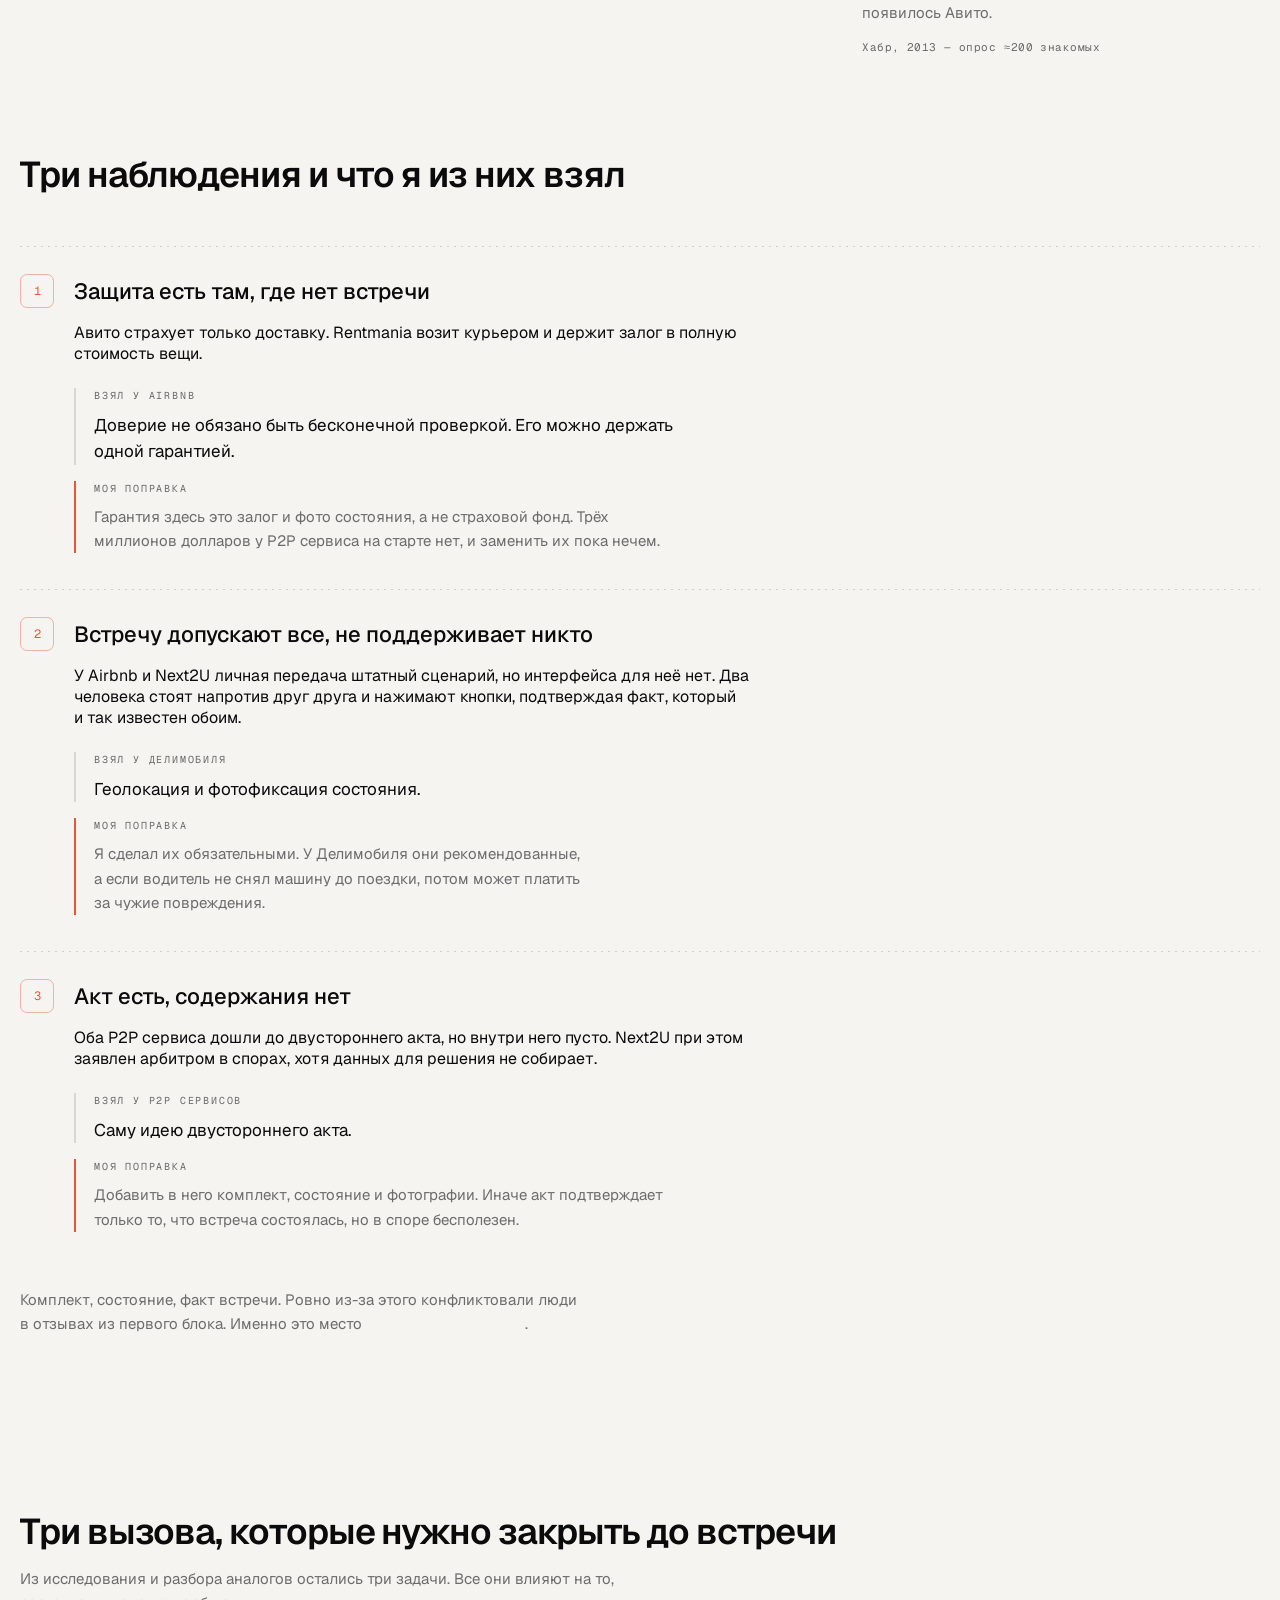
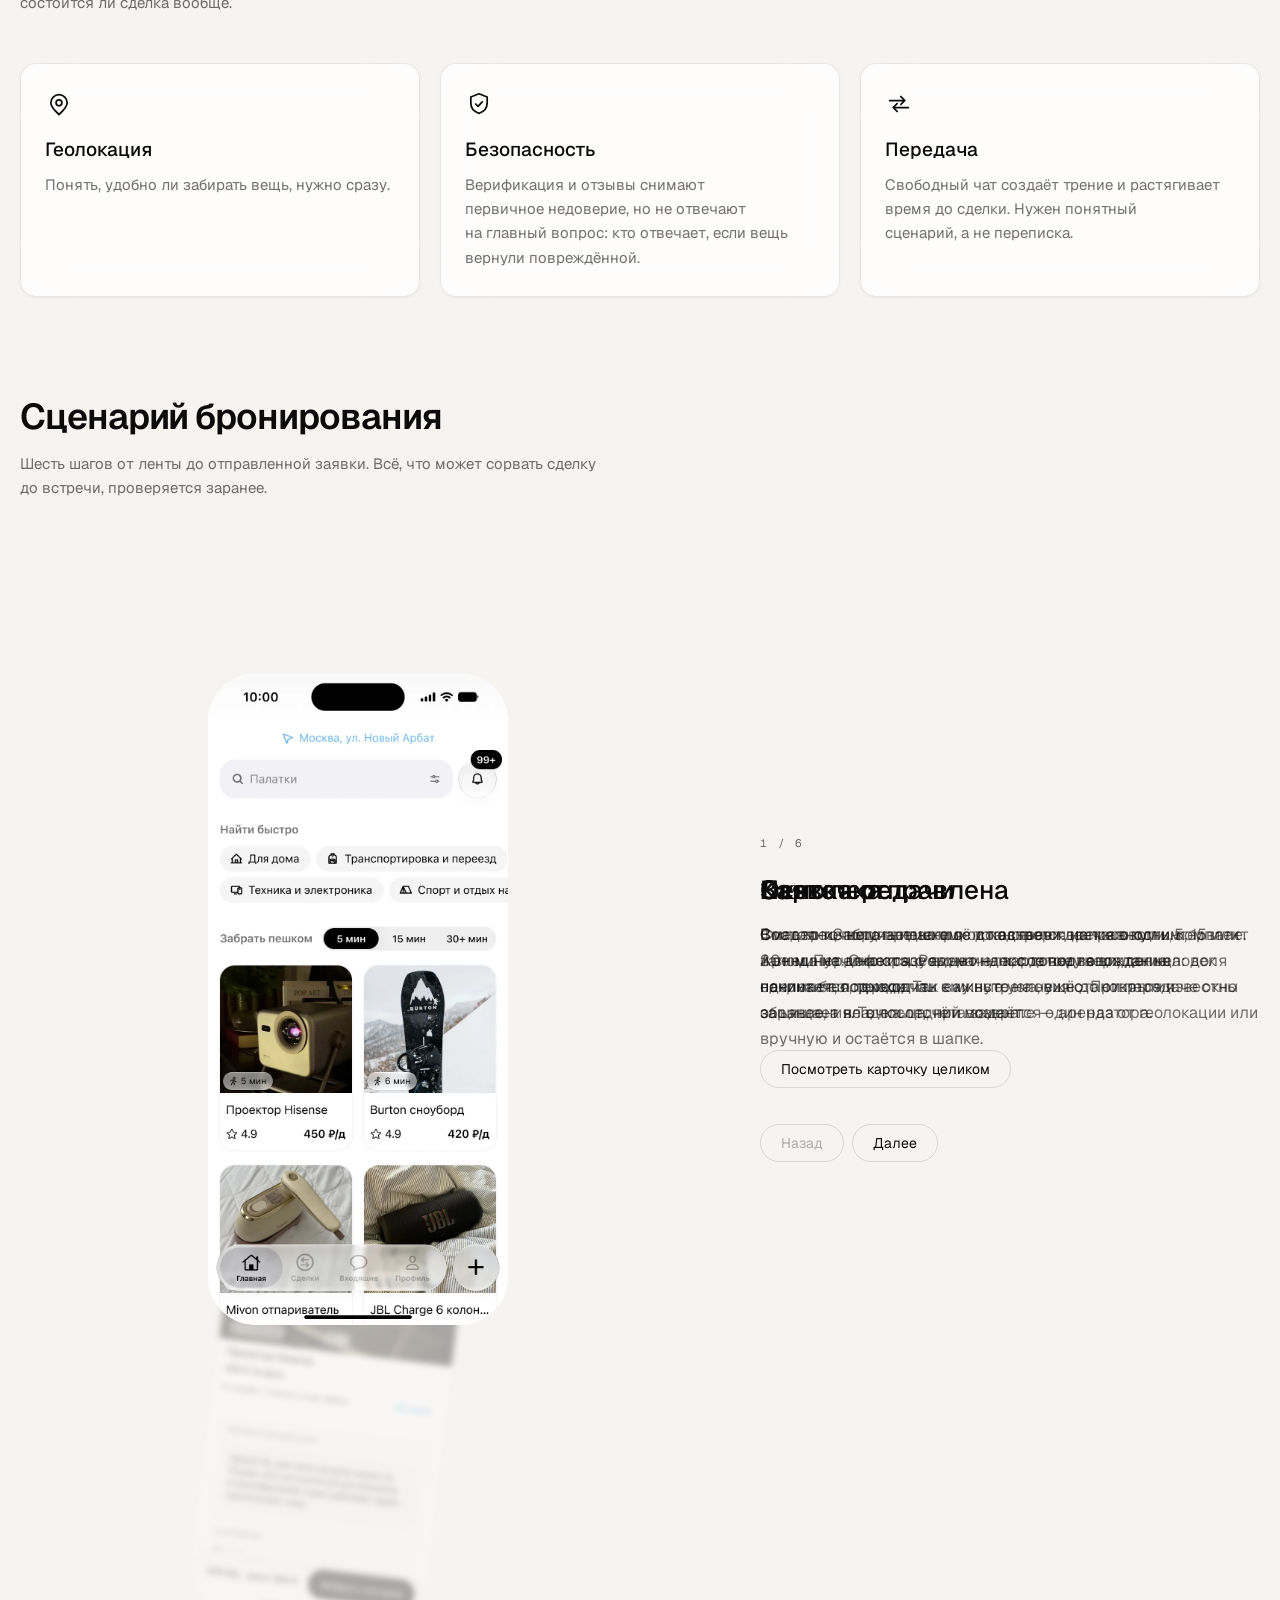
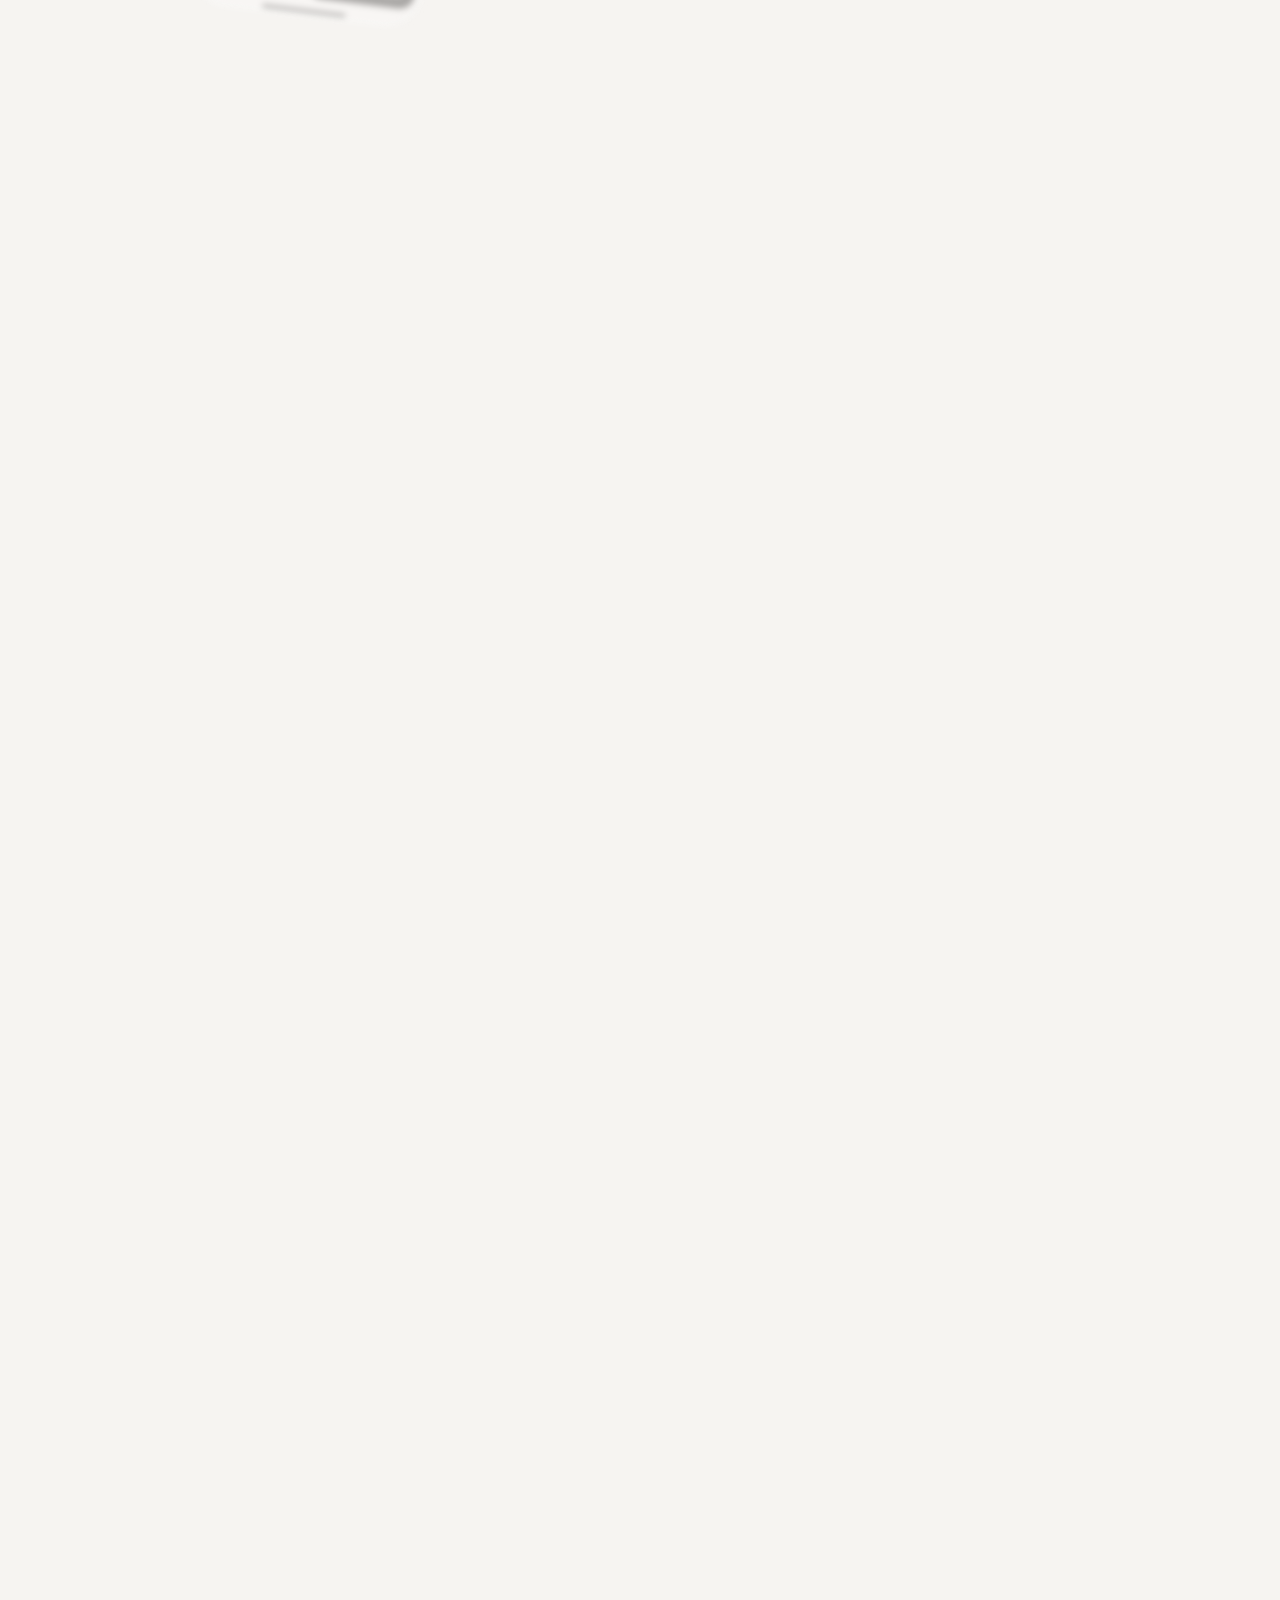
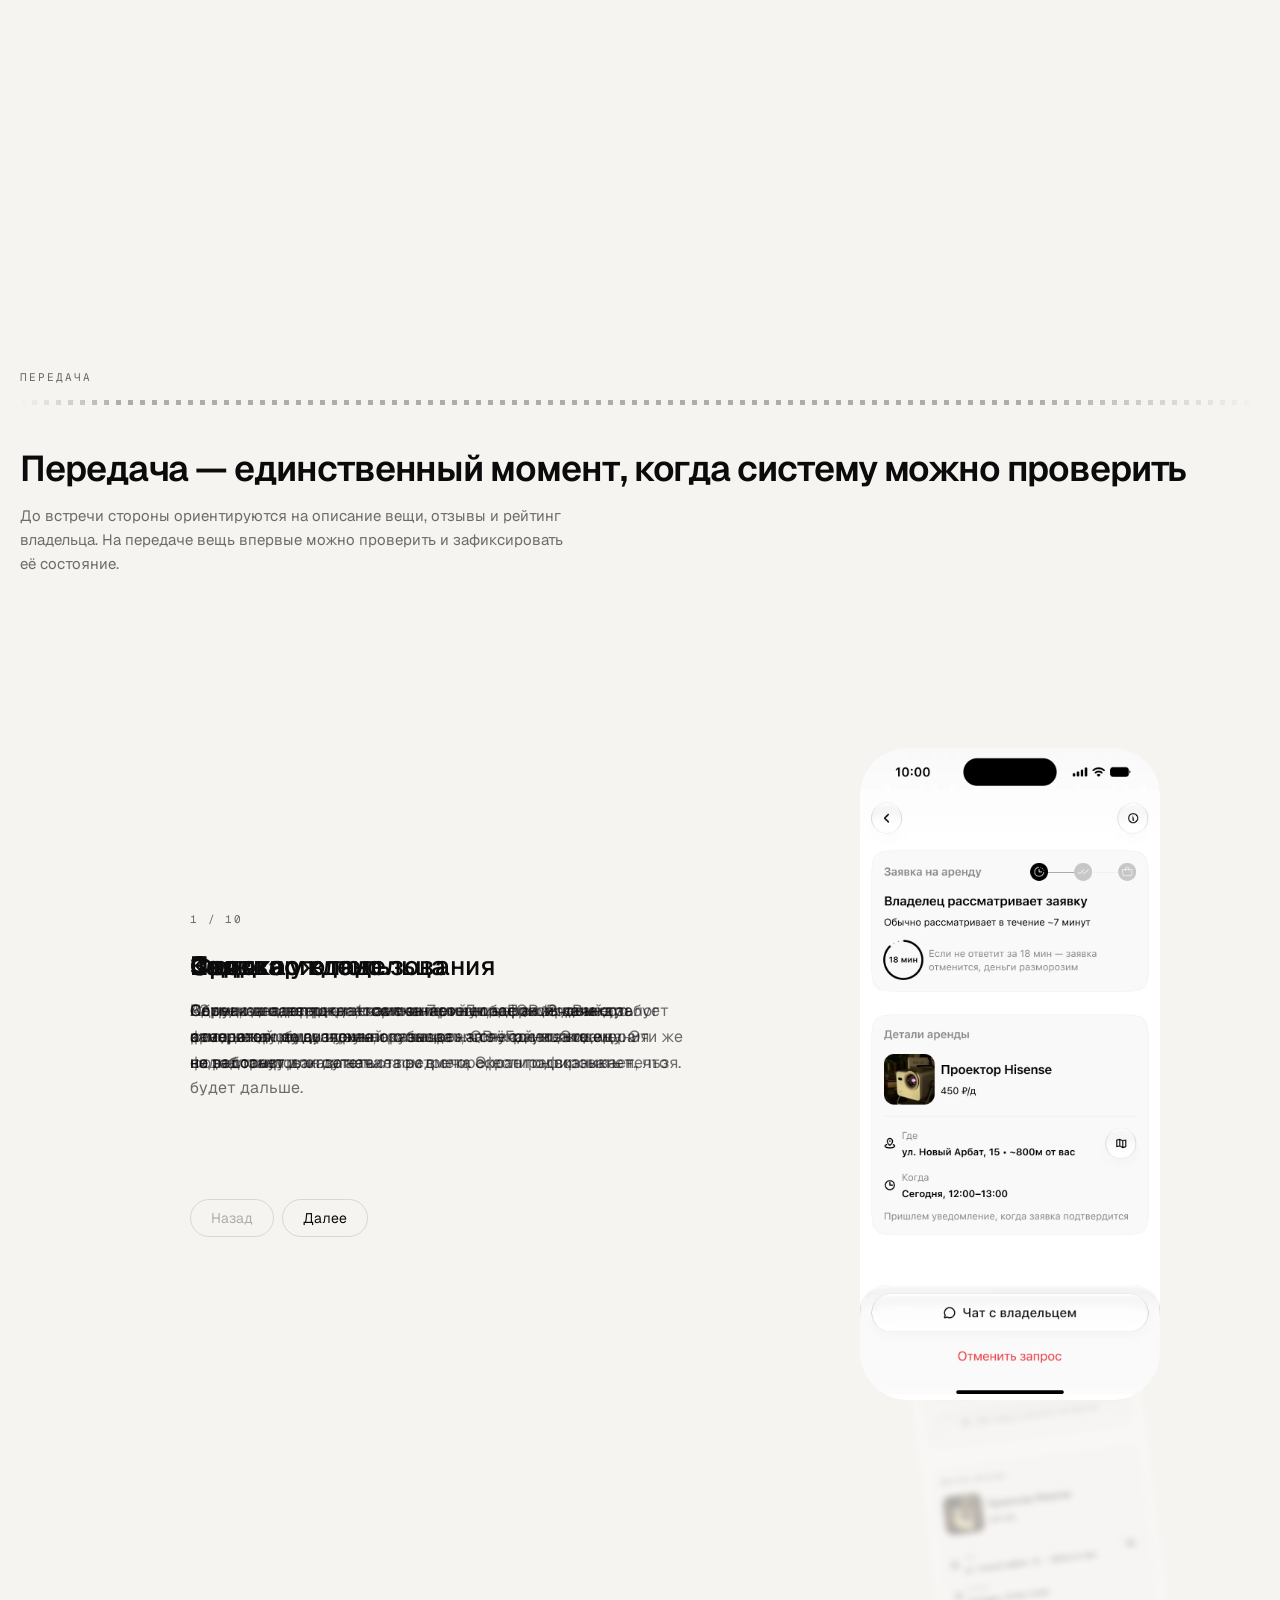
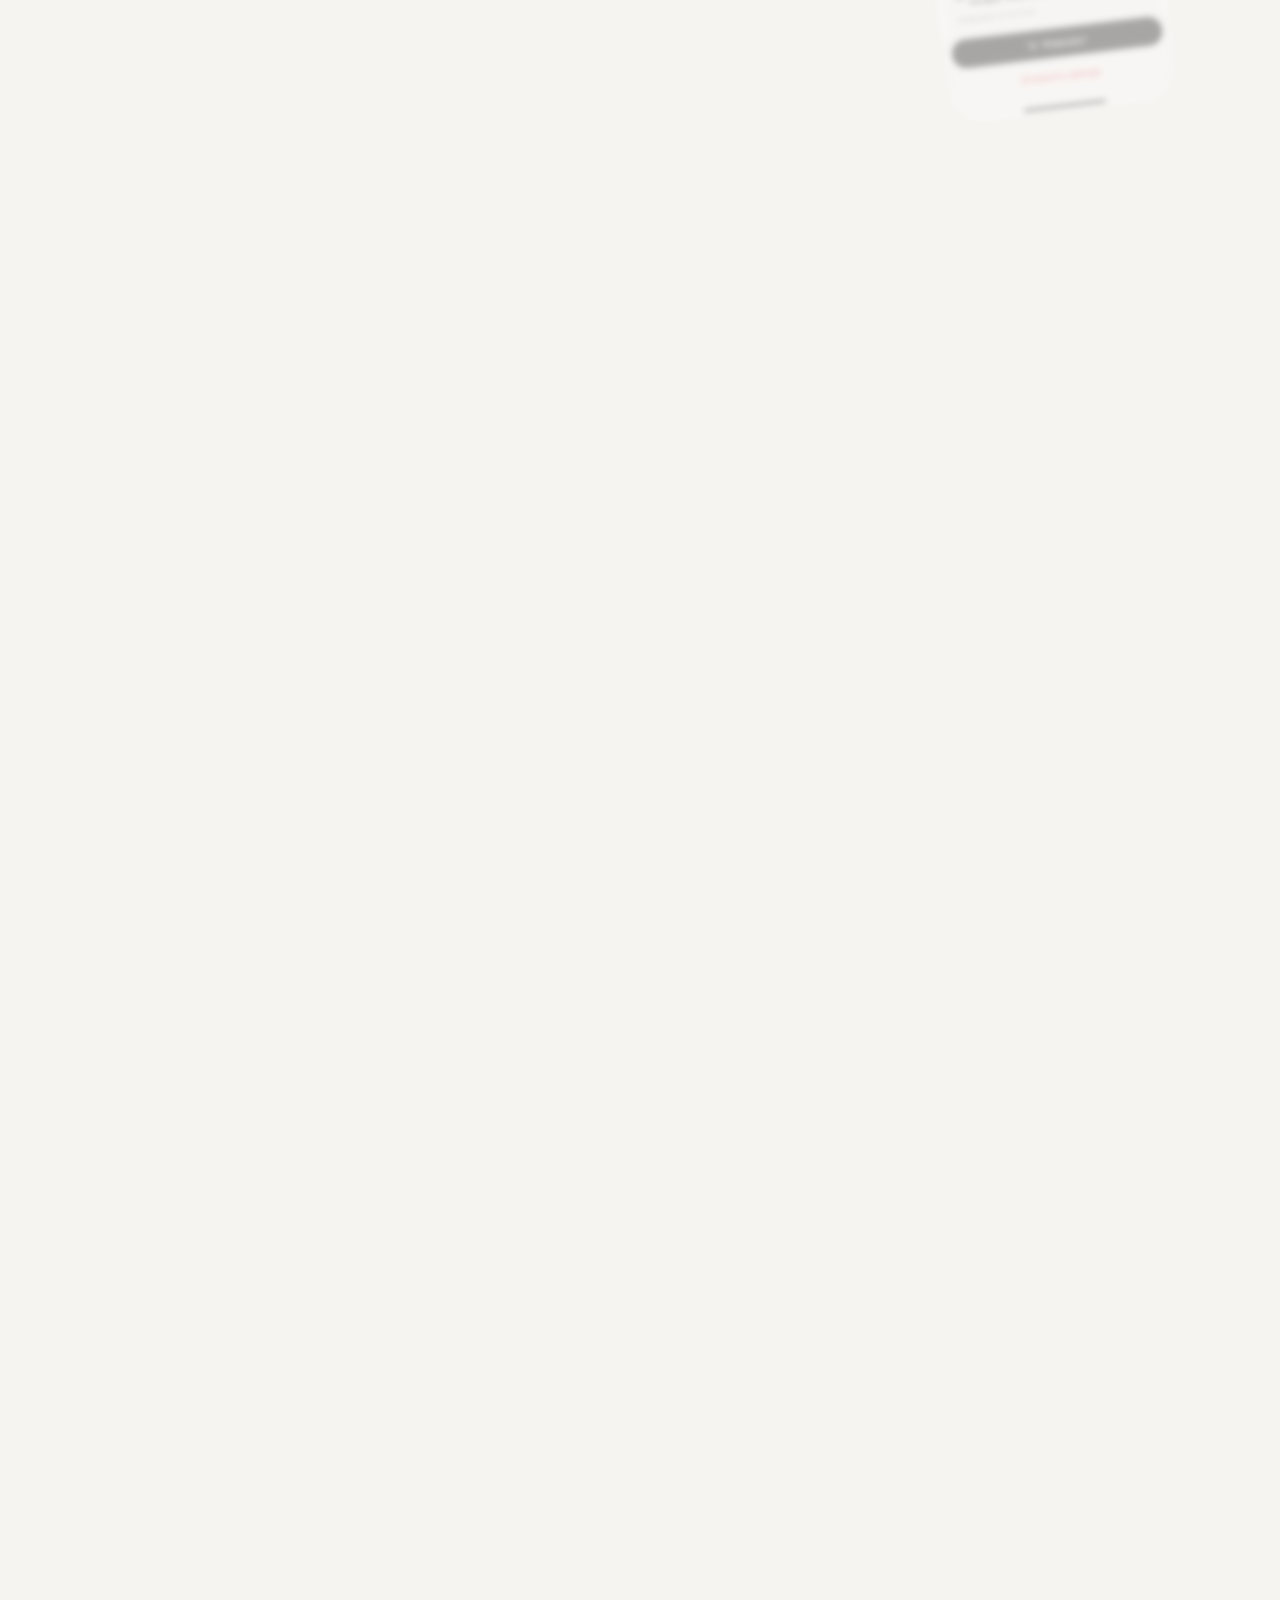
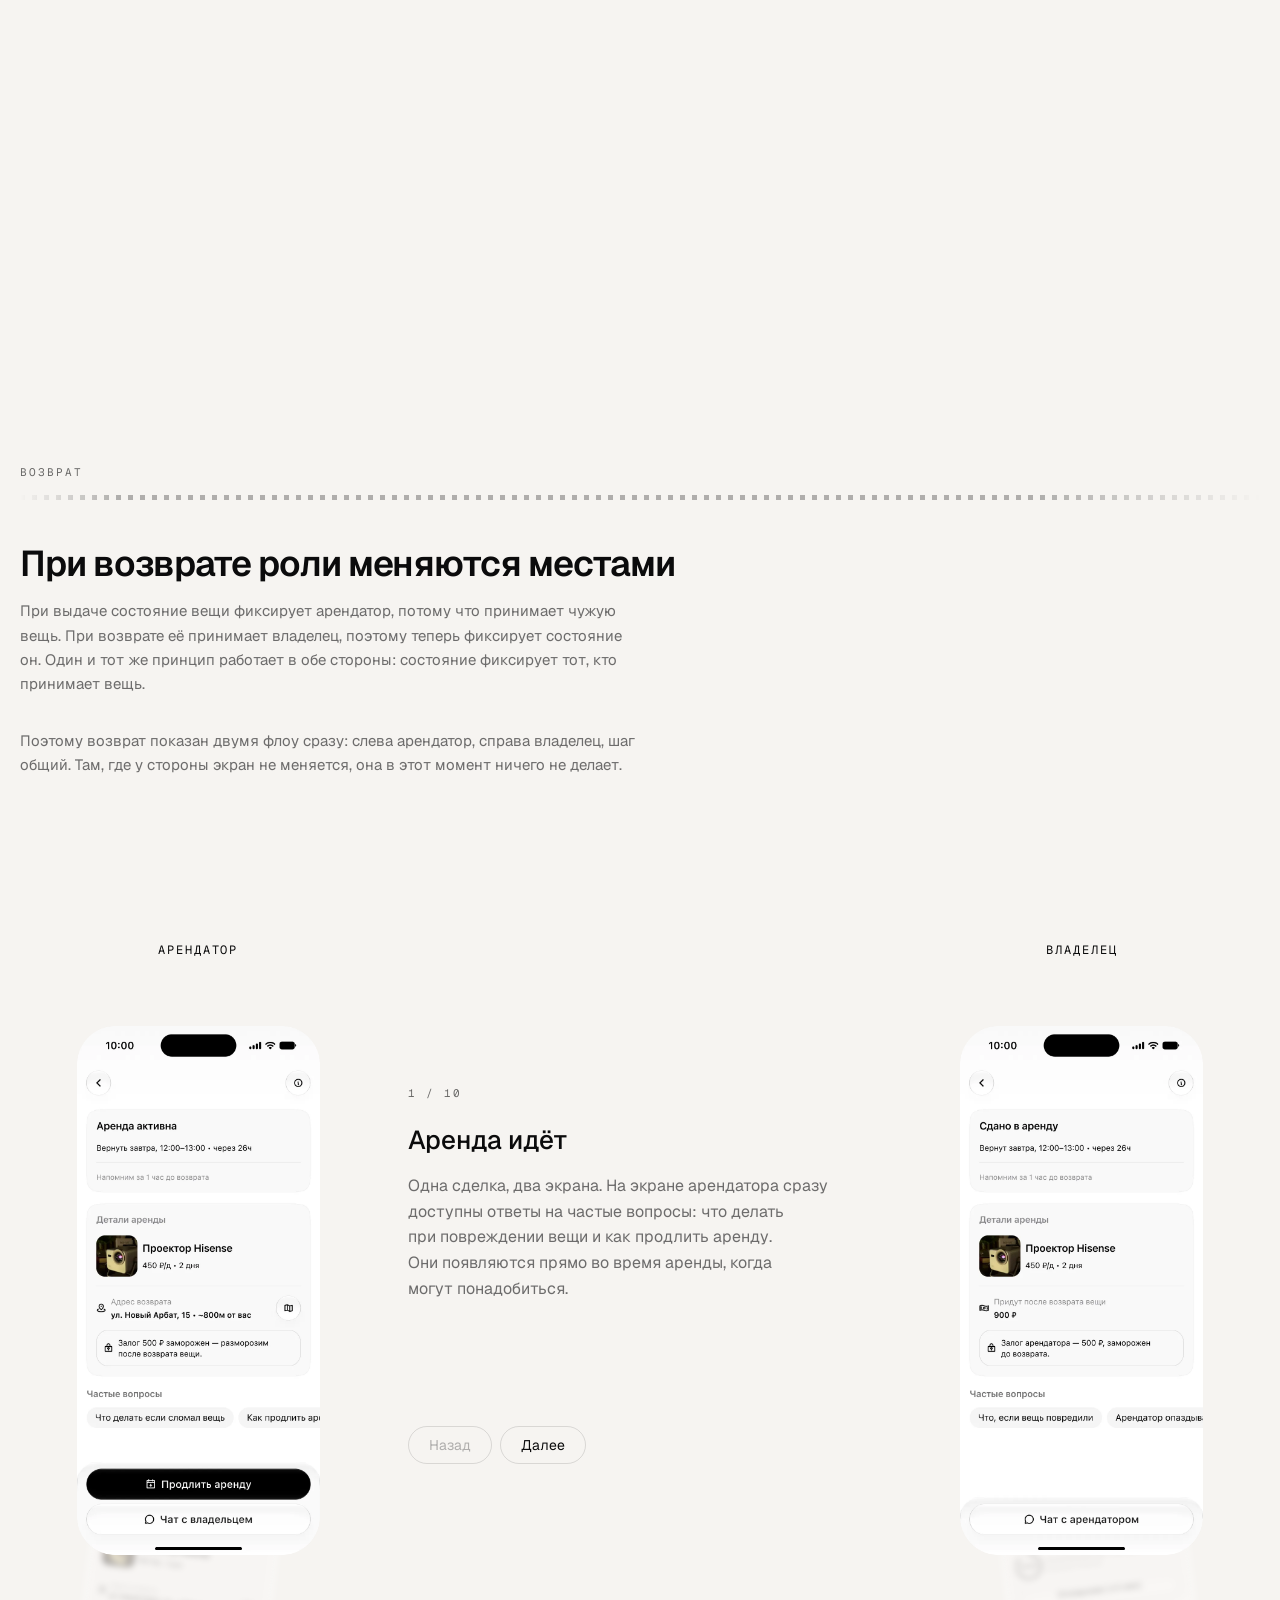
==== commit 5b09c79a: "fix: блок случаев Nearby отбит сплошной линией, цитаты выровнены по высоте Co-Authored-By: Claude Op" ====
--- a/case-nearby.html
+++ b/case-nearby.html
@@ -125,7 +125,7 @@
 
     <p>Это выглядело как частный случай, но&nbsp;лично у&nbsp;меня такое раньше тоже было, поэтому я&nbsp;пошёл смотреть, случается&nbsp;ли то&nbsp;же самое у&nbsp;других. Читал отзывы на&nbsp;объявления об&nbsp;аренде на&nbsp;Авито: это единственные публично доступные описания реальных сделок в&nbsp;нише.</p>
 
-    <h2 class="stub__t" style="margin-top:96px">У&nbsp;людей всё ломалось после договорённости</h2>
+    <hr class="ev-split">
 
     <p class="lead">Я&nbsp;посмотрел три реальные истории аренды и&nbsp;сравнил их по&nbsp;этапам сделки. Во&nbsp;всех случаях проблема возникала уже после договорённости, на&nbsp;встрече или во&nbsp;время аренды.</p>
 
@@ -819,9 +819,6 @@
         <p class="tk__fix"><span class="tk__k">Почему нет</span> Я&nbsp;пробовал считать индекс по&nbsp;типам срывов, давности и&nbsp;объёму сделок. Но&nbsp;систему, которую сложно объяснить владельцу и&nbsp;поддержке, не&nbsp;стоит тащить в&nbsp;первую версию. Осталось простое правило: доля сделок без&nbsp;срывов. При&nbsp;этом важно определить, что считать срывом: молчаливую неявку считаем, предупреждённую отмену нет.</p>
       </li>
     </ul>
-
-    <p style="margin-top:40px">Зарабатывает сервис на&nbsp;состоявшейся передаче, а&nbsp;не&nbsp;на&nbsp;показах или подписке: сорванная встреча не&nbsp;приносит платформе ничего, и&nbsp;её интересы совпадают с&nbsp;интересами сторон по&nbsp;построению. Отдельно продаются расширенное покрытие поверх залога и&nbsp;подъём объявления среди равных по&nbsp;близости. <b>Не&nbsp;продаётся безопасность:</b> верификация, фотофиксация, залог и&nbsp;спор&nbsp;— не&nbsp;предмет торга, иначе продукт торговал&nbsp;бы тем, на&nbsp;чём держится.</p>
-
   </section>
 
   <!-- ── 9. Итог ──────────────────────────────────────────────────────────
--- a/css/case.css
+++ b/css/case.css
@@ -164,14 +164,20 @@
 
 /* Требования и гипотезы: две колонки со сквозной нумерацией, требование 01
    закрывается гипотезой 01. Разделитель строк тот же пунктир, что в таблицах. */
-.req{display:grid;grid-template-columns:repeat(2,minmax(0,1fr));gap:0 56px;margin-top:72px}
+/* строки требований и гипотез выровнены попарно: обе колонки и оба списка
+   наследуют строки внешней сетки через subgrid, поэтому пункт 01 слева всегда
+   стоит на одной высоте с пунктом 01 справа */
+.req{display:grid;grid-template-columns:repeat(2,minmax(0,1fr));
+  grid-template-rows:auto auto repeat(4,auto);gap:0 56px;margin-top:72px}
+.req>div{display:grid;grid-row:1/-1;grid-template-rows:subgrid}
 .req__k{margin:0 0 6px;font-family:var(--display);font-weight:500;font-size:17px;
   letter-spacing:-.015em;color:var(--ink)}
 .req__d{margin:0 0 22px;font-family:var(--mono);font-size:10px;letter-spacing:.16em;
   text-transform:uppercase;color:var(--ink-label)}
-.req__list{margin:0;padding:0;list-style:none;counter-reset:r}
+.req__list{margin:0;padding:0;list-style:none;counter-reset:r;
+  display:grid;grid-row:3/-1;grid-template-rows:subgrid}
 .req__list li{counter-increment:r;display:grid;grid-template-columns:24px minmax(0,1fr);
-  gap:0 12px;padding:15px 0;font-size:15px;line-height:1.6;color:var(--ink-2);
+  gap:0 12px;align-content:start;padding:15px 0;font-size:15px;line-height:1.6;color:var(--ink-2);
   text-wrap:pretty;
   background-image:repeating-linear-gradient(to right,
     rgba(11,11,12,.16) 0 2px, transparent 2px 7px);
@@ -180,7 +186,10 @@
 .req__list li::before{content:counter(r,decimal-leading-zero);font-family:var(--mono);
   font-size:10px;letter-spacing:.16em;color:var(--ink-label);padding-top:5px}
 @media (max-width:760px){
-  .req{grid-template-columns:minmax(0,1fr);gap:40px 0;margin-top:52px}
+  /* на узком экране колонки идут друг под другом, выравнивать нечего */
+  .req{grid-template-columns:minmax(0,1fr);grid-template-rows:none;gap:40px 0;margin-top:52px}
+  .req>div{display:block;grid-row:auto}
+  .req__list{display:block;grid-row:auto;grid-template-rows:none}
 }
 
 /* ---------- итог ----------
--- a/css/nearby.css
+++ b/css/nearby.css
@@ -16,16 +16,26 @@
   list-style: none;
 }
 
+/* Отбивки над карточками нет: блок целиком отделён сплошной линией сверху,
+   и второй ряд линий внутри только дробил три карточки на коробки. */
 .ev__c {
   position: relative;
-  padding-top: 28px;
-  /* Верхняя отбивка — тот же мелкий пунктир, что делит строки таблиц:
-     карточки соседствуют, а не стоят в отдельных коробках. */
-  background-image: repeating-linear-gradient(to right,
-    rgba(11, 11, 12, .16) 0 2px, transparent 2px 7px);
-  background-size: 100% 1px;
-  background-position: left top;
-  background-repeat: repeat-x;
+}
+
+/* Сплошная линия перед блоком случаев. Пунктир на странице делит секции,
+   поэтому здесь линия другого рода: она отбивает блок внутри секции, а не
+   заявляет новую. */
+.ev-split {
+  height: 0;
+  border: 0;
+  border-top: 1px solid var(--hair);
+  /* Расстояние между блоками остаётся прежним (96px), линия делит его
+     пополам, а не липнет к нижнему блоку. */
+  margin: 48px 0;
+  /* Края гаснут теми же стопами, что у пунктирного .rule, — линия читается
+     как часть того же словаря, а не как чужой элемент. */
+  -webkit-mask-image: linear-gradient(to right, transparent, #000 8%, #000 82%, transparent);
+  mask-image: linear-gradient(to right, transparent, #000 8%, #000 82%, transparent);
 }
 
 /* Номер нумерует случаи, чтобы на них можно было ссылаться в тексте
@@ -80,6 +90,9 @@
   line-height: 1.62;
   color: var(--ink);
   text-wrap: pretty;
+  /* Самая длинная цитата в ряду занимает три строки. Короткая тянется до той
+     же высоты, чтобы коралловые линии были одной длины. */
+  min-height: calc(3 * 1.62em);
 }
 
 .ev__src {
@@ -93,6 +106,11 @@
   .ev {
     grid-template-columns: minmax(0, 1fr);
     gap: 32px;
+  }
+  /* Карточки идут друг под другом, тянуть короткую цитату до трёх строк
+     незачем — выравнивать не с чем. */
+  .ev__q {
+    min-height: 0;
   }
 }
 
@@ -411,56 +429,6 @@
   }
 }
 
-/* ── Разбор своих вопросов ────────────────────────────────────────────────
-   Пара «как спросил → как надо было». Заданный вопрос приглушён и отбит
-   слева серым, исправленный — акцентом: видно, что изменилось, без
-   зачёркиваний и прочей графики поверх текста. */
-
-.qa {
-  margin: 40px 0 56px;
-  padding: 0;
-  list-style: none;
-  display: grid;
-  gap: 48px;
-}
-
-.qa__k {
-  display: block;
-  margin-bottom: 10px;
-  font-family: var(--mono);
-  font-size: 10px;
-  letter-spacing: .18em;
-  text-transform: uppercase;
-  color: var(--ink-label);
-}
-
-.qa__bad,
-.qa__good {
-  margin: 0;
-  padding-left: 18px;
-  border-left: 2px solid rgba(11, 11, 12, .12);
-  font-size: 17px;
-  line-height: 1.55;
-  text-wrap: pretty;
-}
-
-.qa__bad { color: var(--ink-2); }
-
-.qa__why {
-  margin: 16px 0 20px;
-  font-size: 15px;
-  line-height: 1.62;
-  color: var(--ink-2);
-  text-wrap: pretty;
-}
-
-.qa__good {
-  border-left-color: var(--accent);
-  color: var(--ink);
-}
-
-.qa__good .qa__k { color: var(--accent); }
-
 /* Блок «Если коротко» переехал в case.css — он стоит теперь в обоих кейсах. */
 
 /* ── Таблица конкурентов ──────────────────────────────────────────────────
@@ -494,9 +462,9 @@
 }
 
 /* ── Что взял и с какой поправкой ─────────────────────────────────────────
-   Пара «источник → поправка». Строится тем же приёмом, что разбор своих
-   вопросов (.qa): исходное приглушено серой отбивкой, изменение — акцентом.
-   Один словарь для двух мест, где показано «было так, стало иначе». */
+   Пара «источник → поправка». Исходное приглушено серой отбивкой слева,
+   поправка — акцентной: видно, что изменилось, без зачёркиваний и прочей
+   графики поверх текста. */
 
 .tk {
   margin: 40px 0 0;
@@ -1554,7 +1522,6 @@
 .note,
 .tr__t, .tr__d,
 .tk__from, .tk__fix,
-.cl__obs, .cl__out, .cl__prod,
-#limits > p {
+.cl__obs, .cl__out, .cl__prod {
   max-width: 62ch;
 }
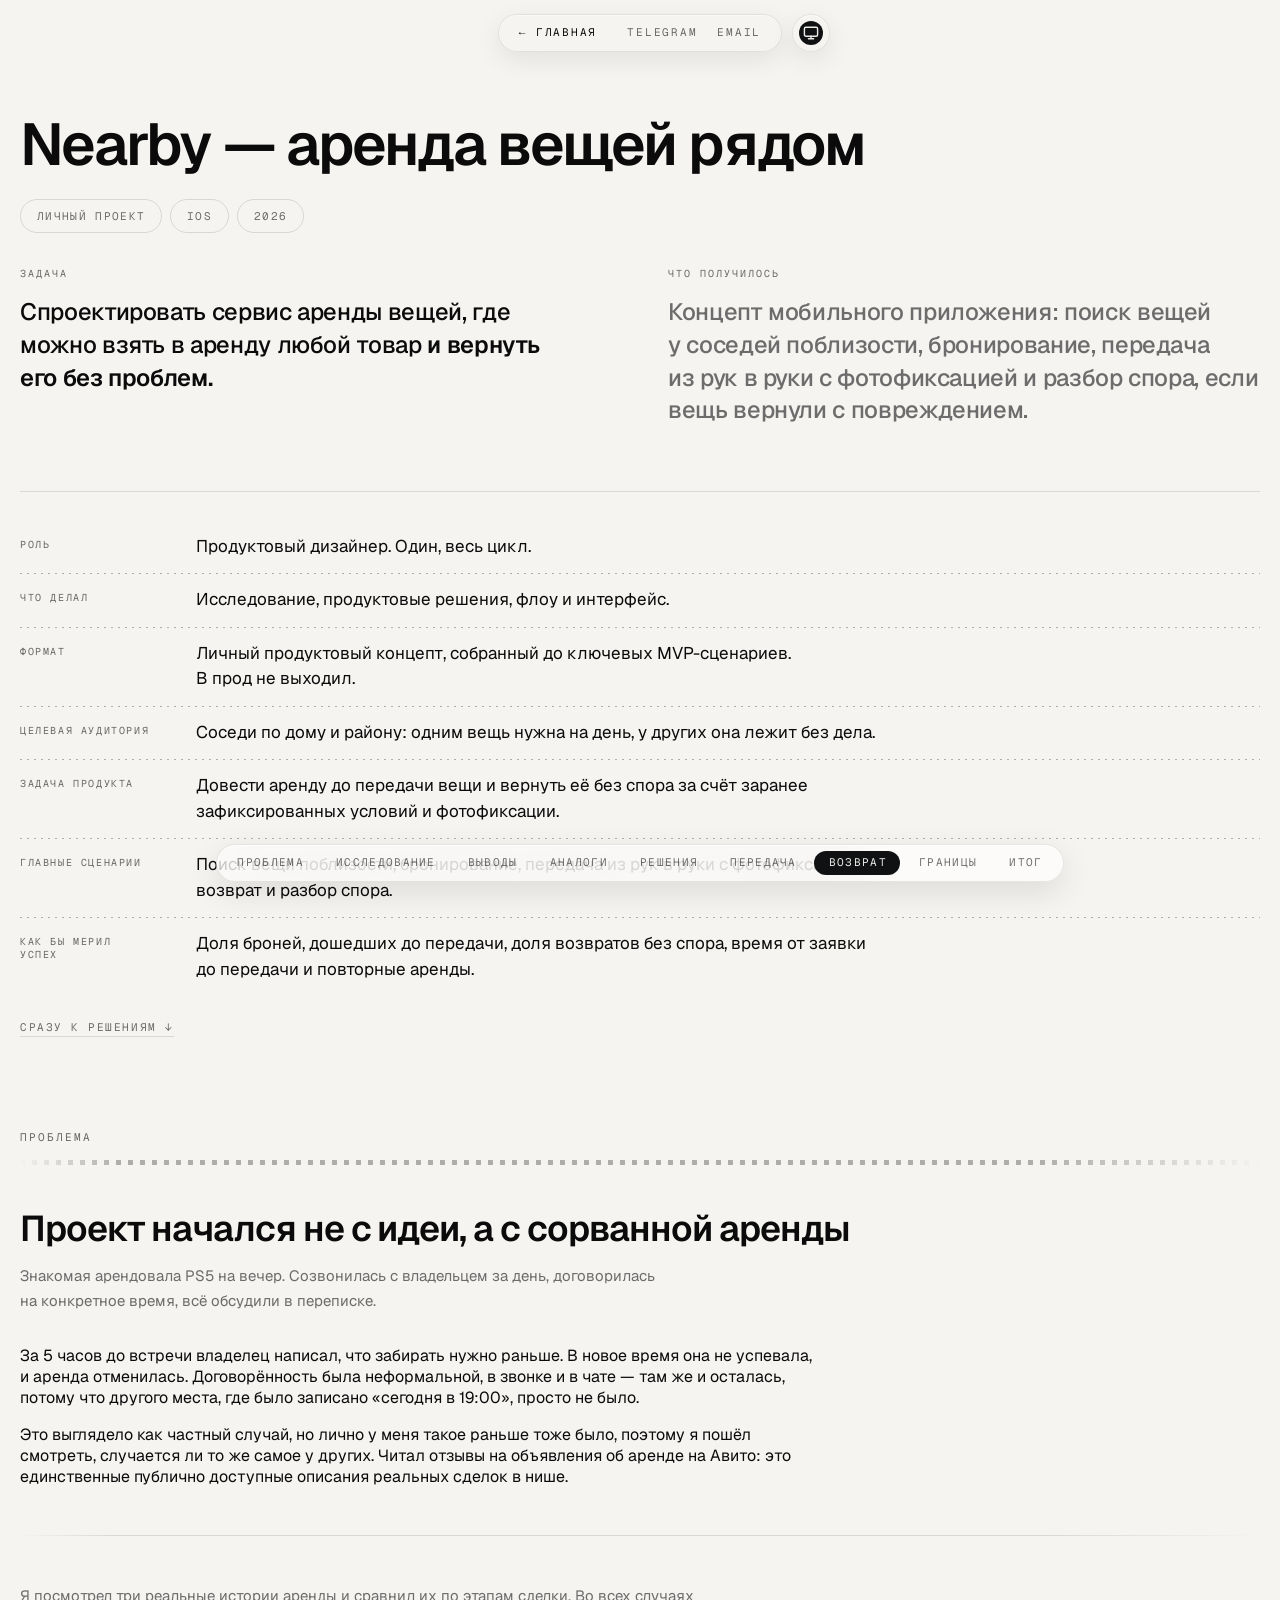
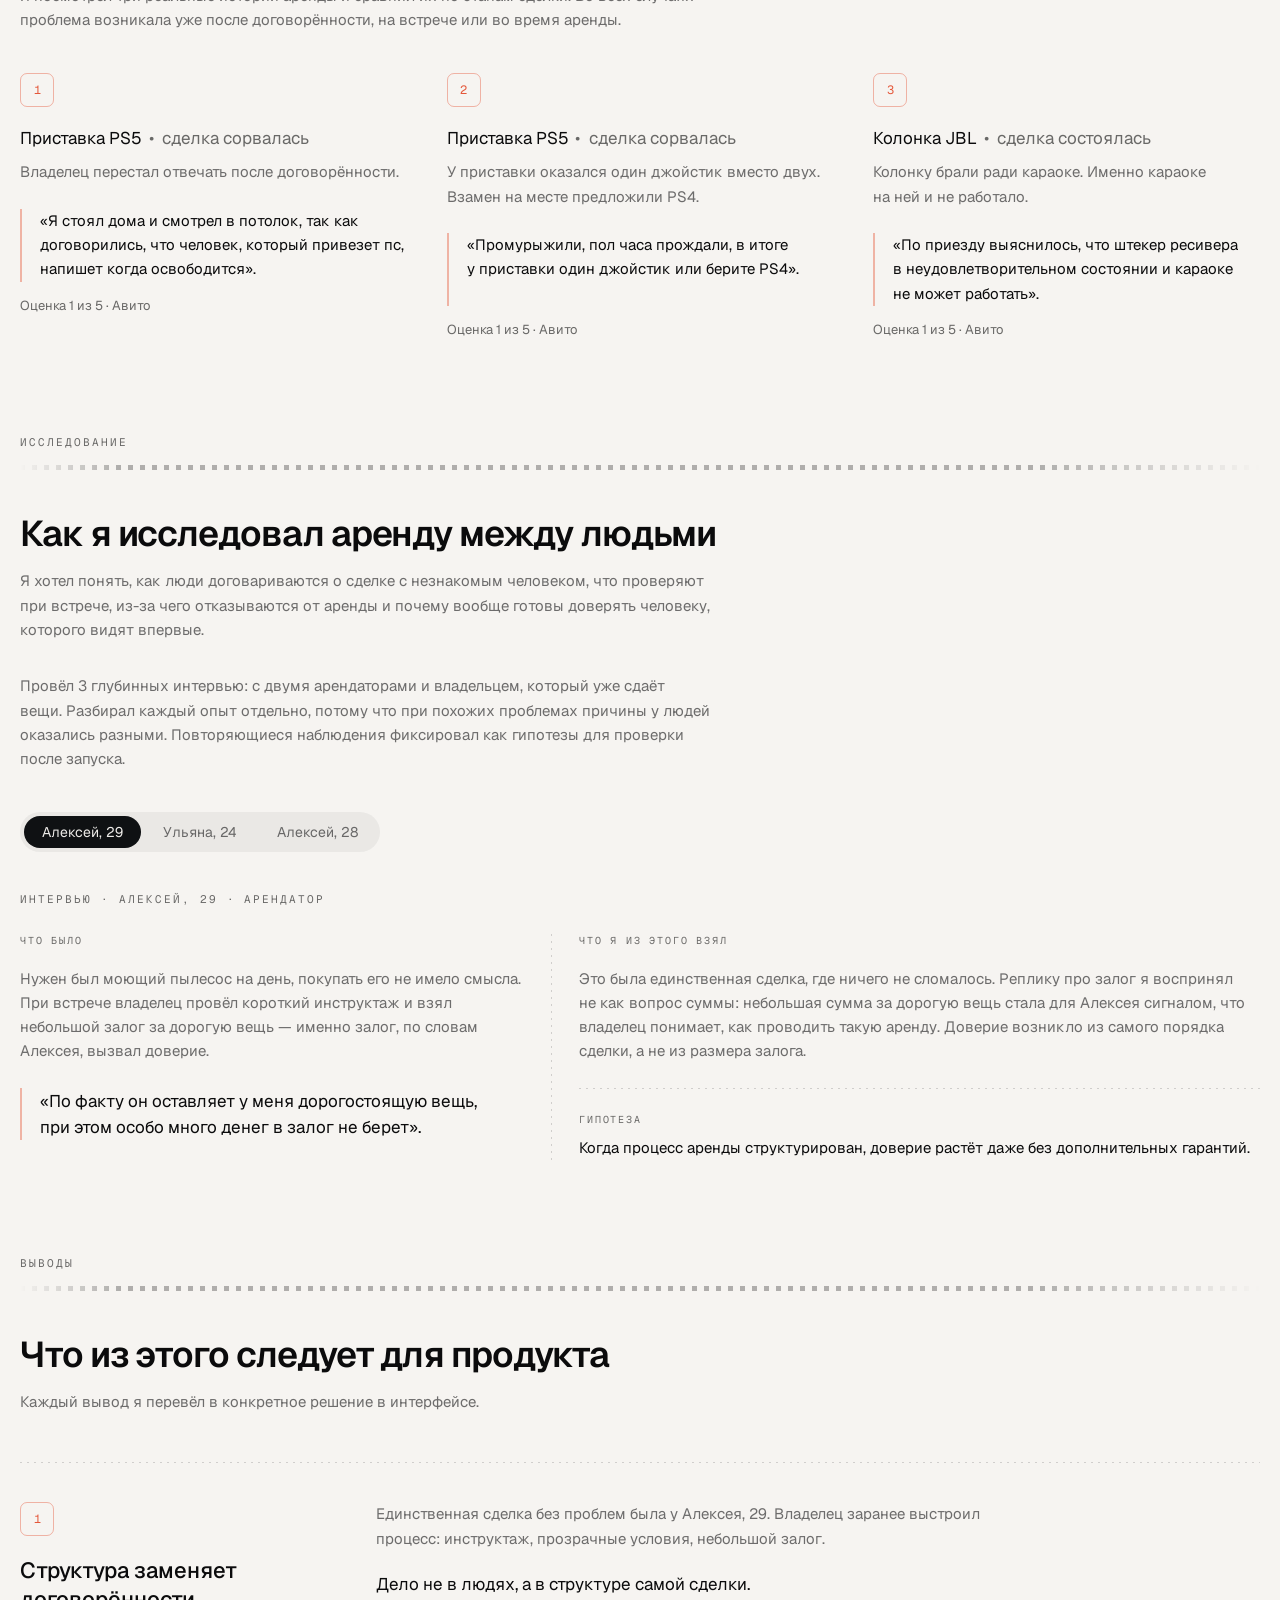
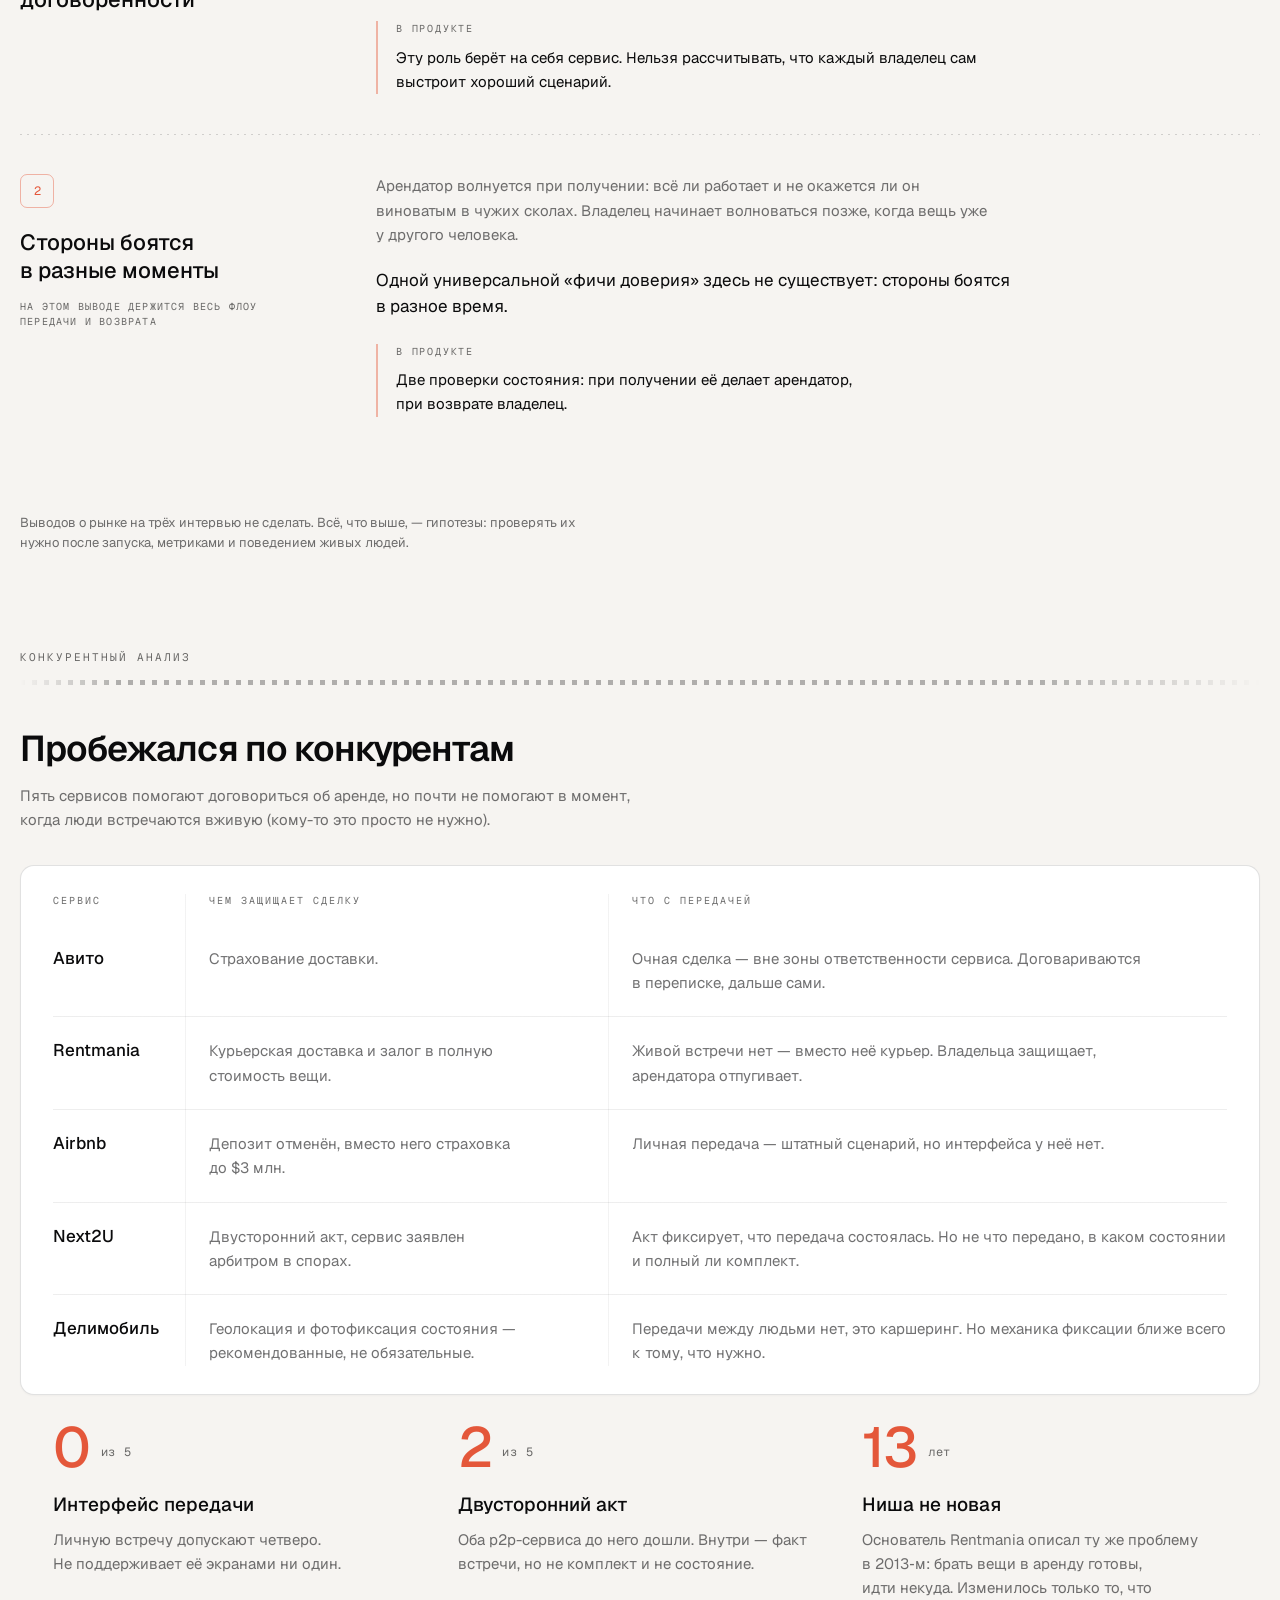
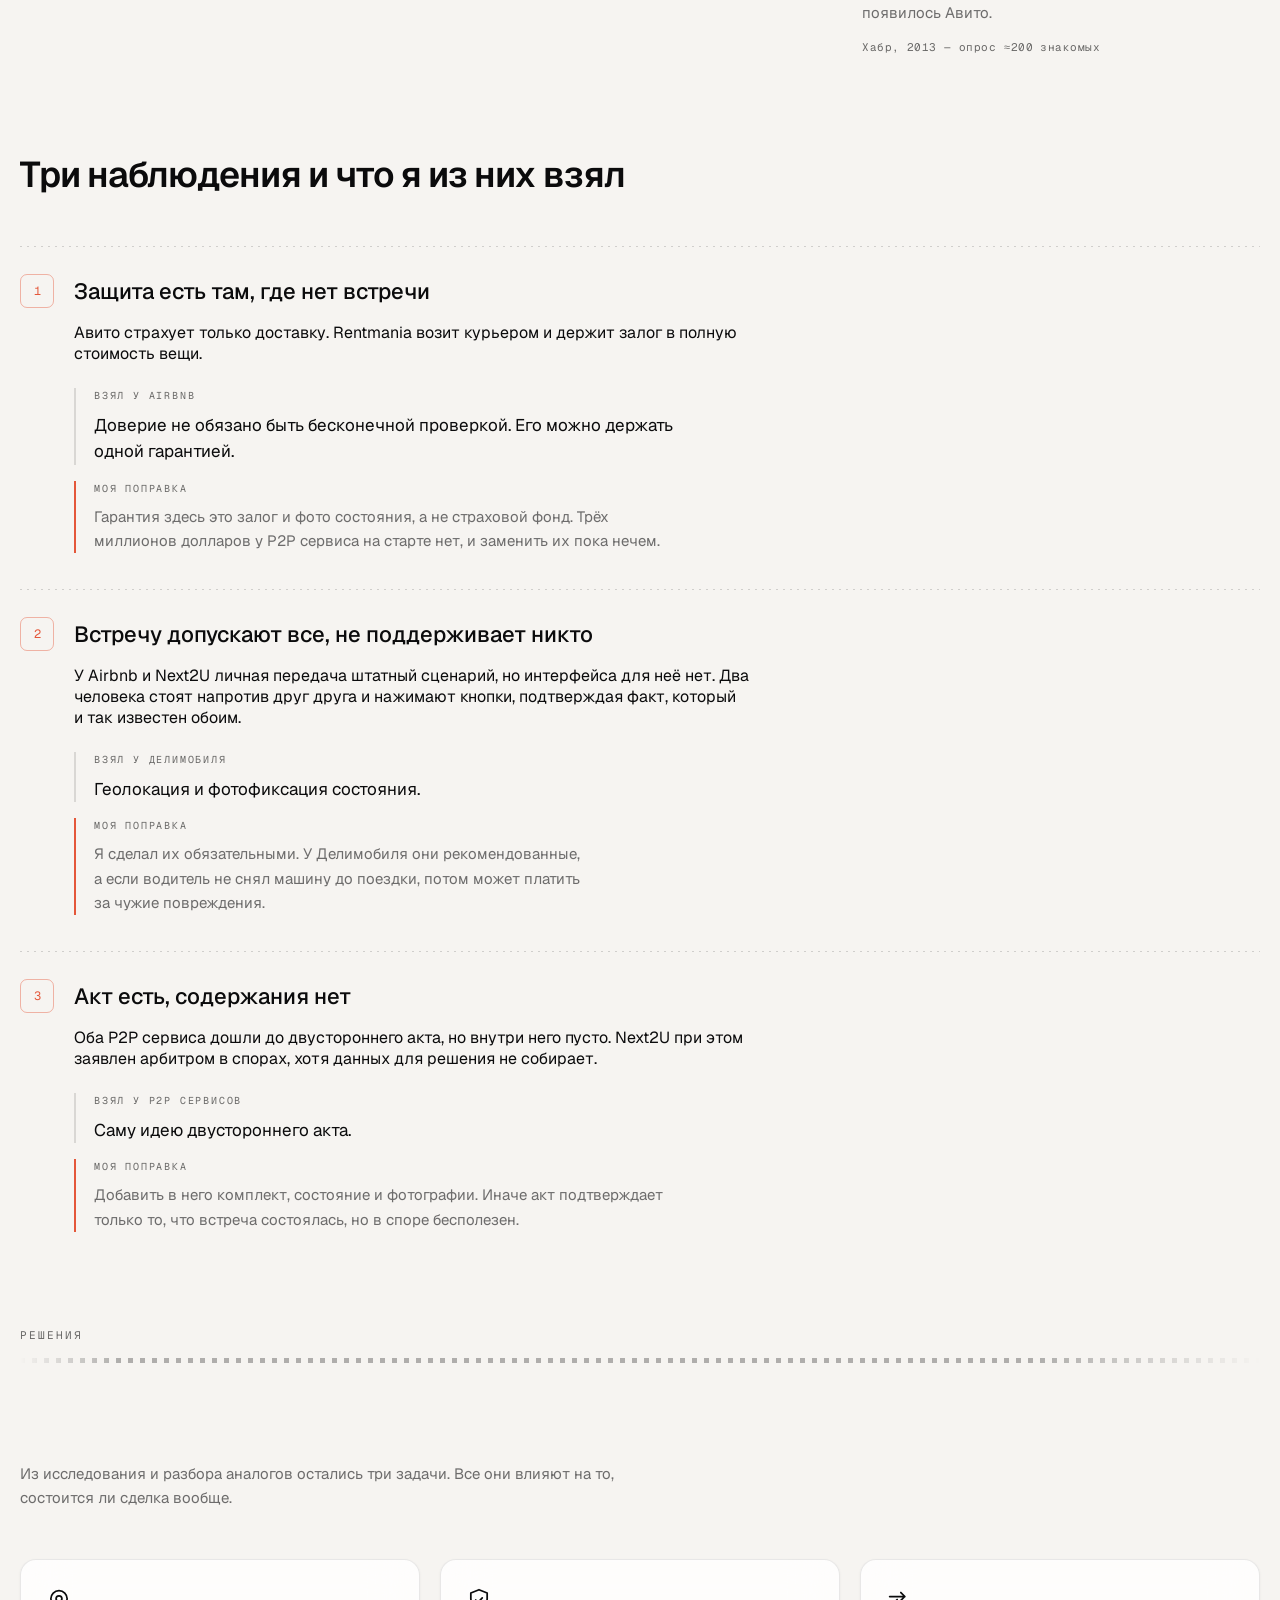
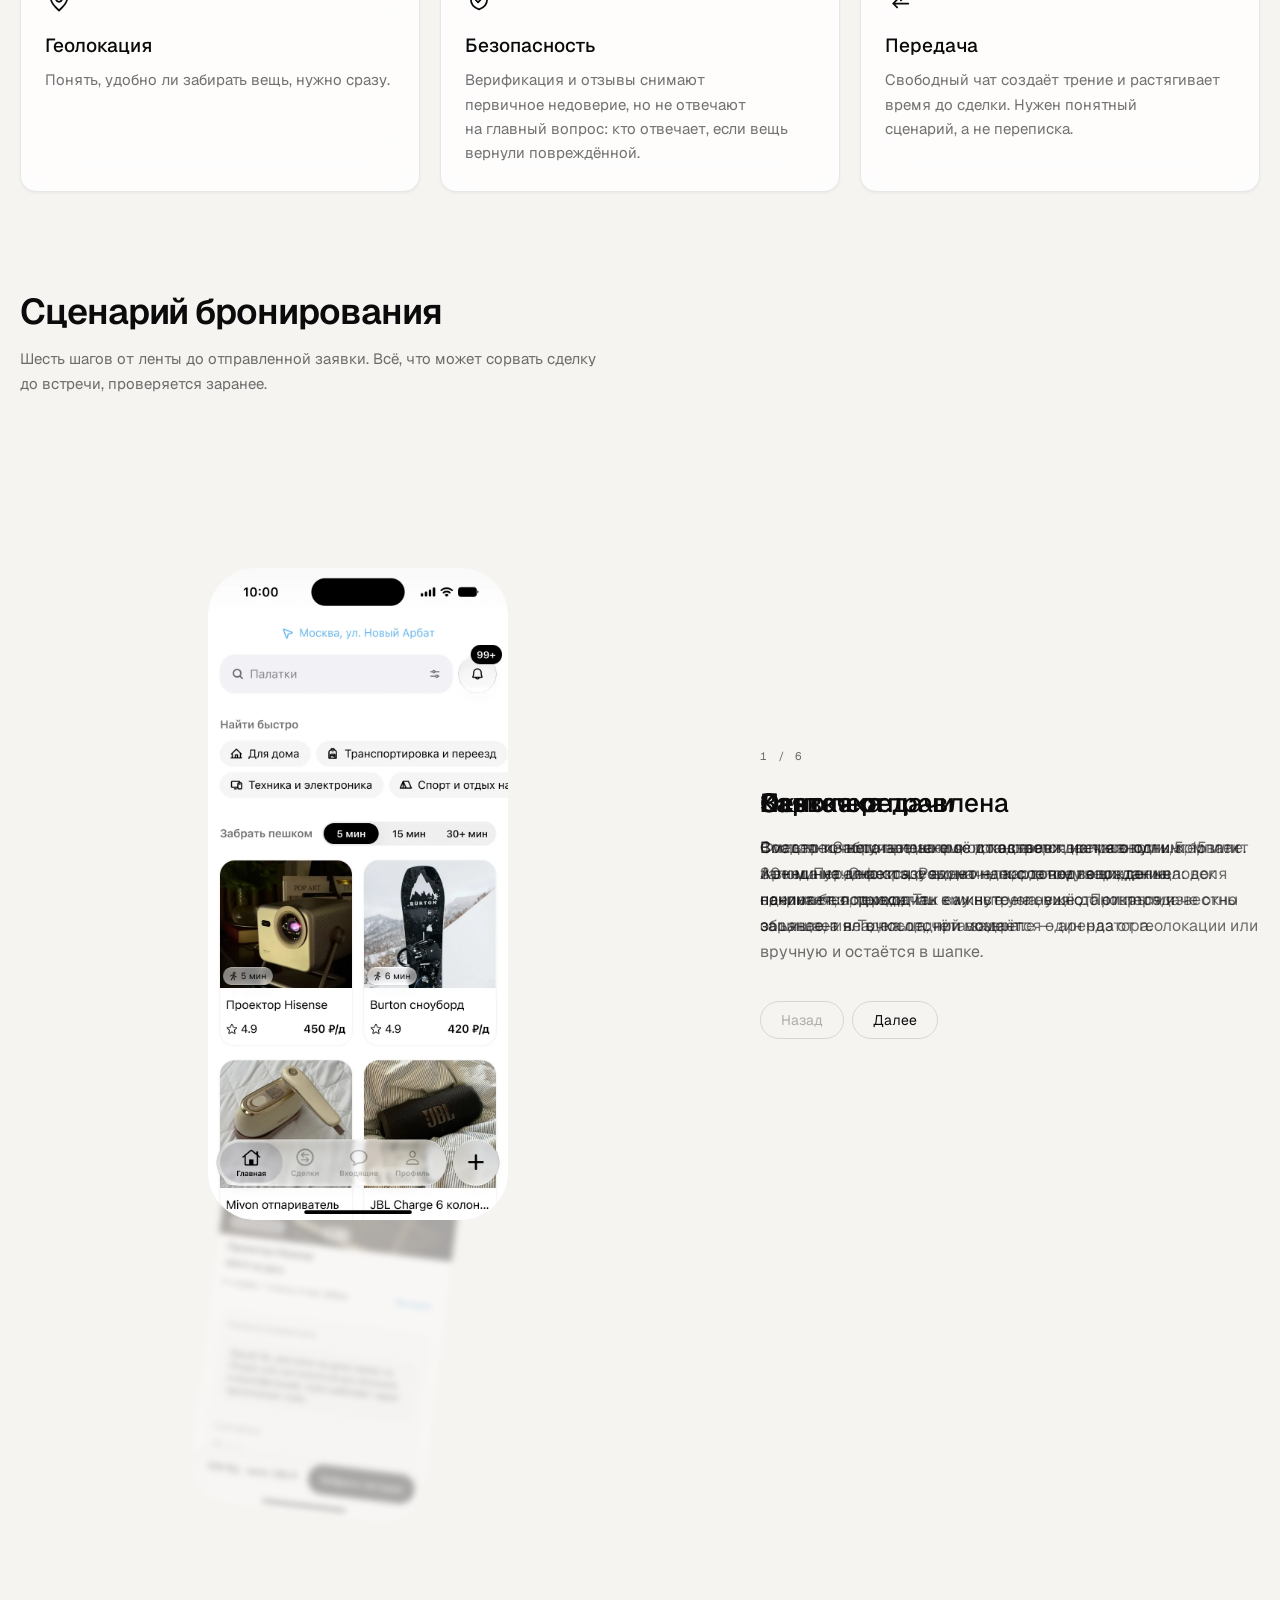
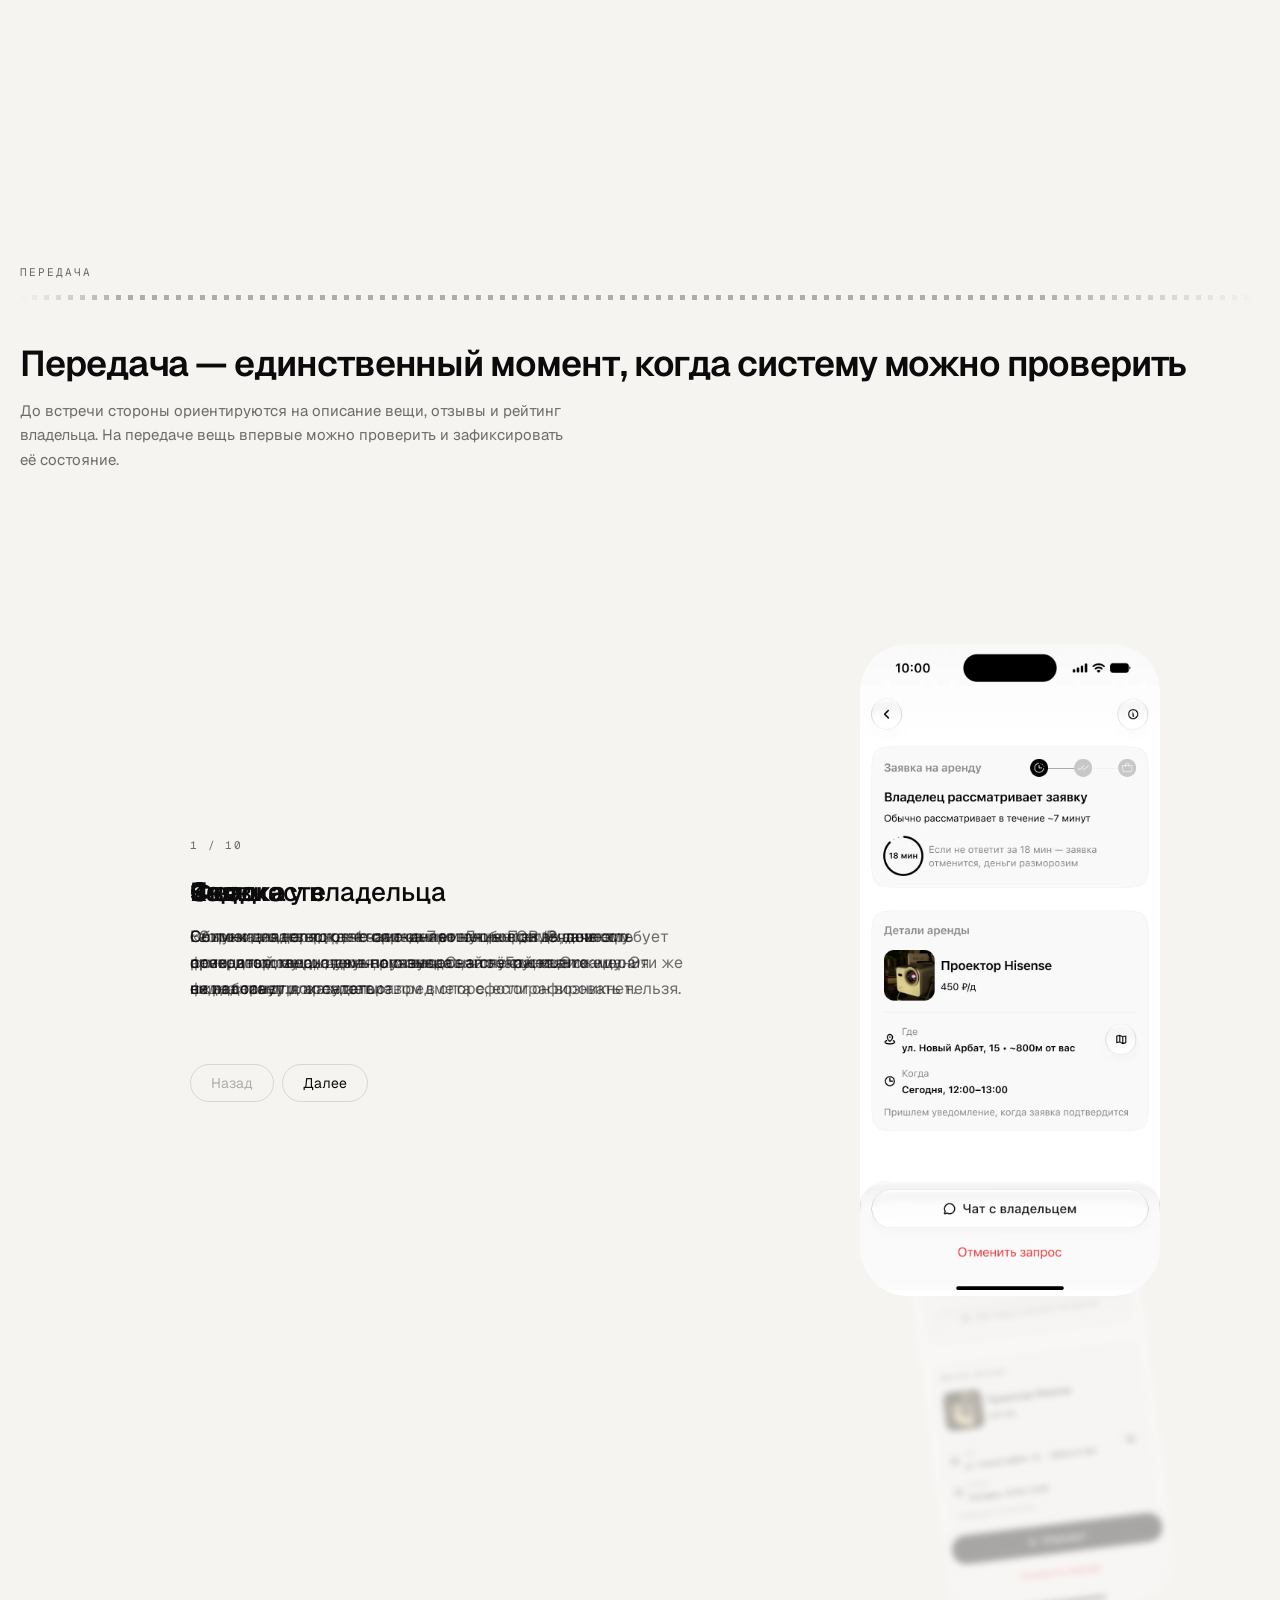
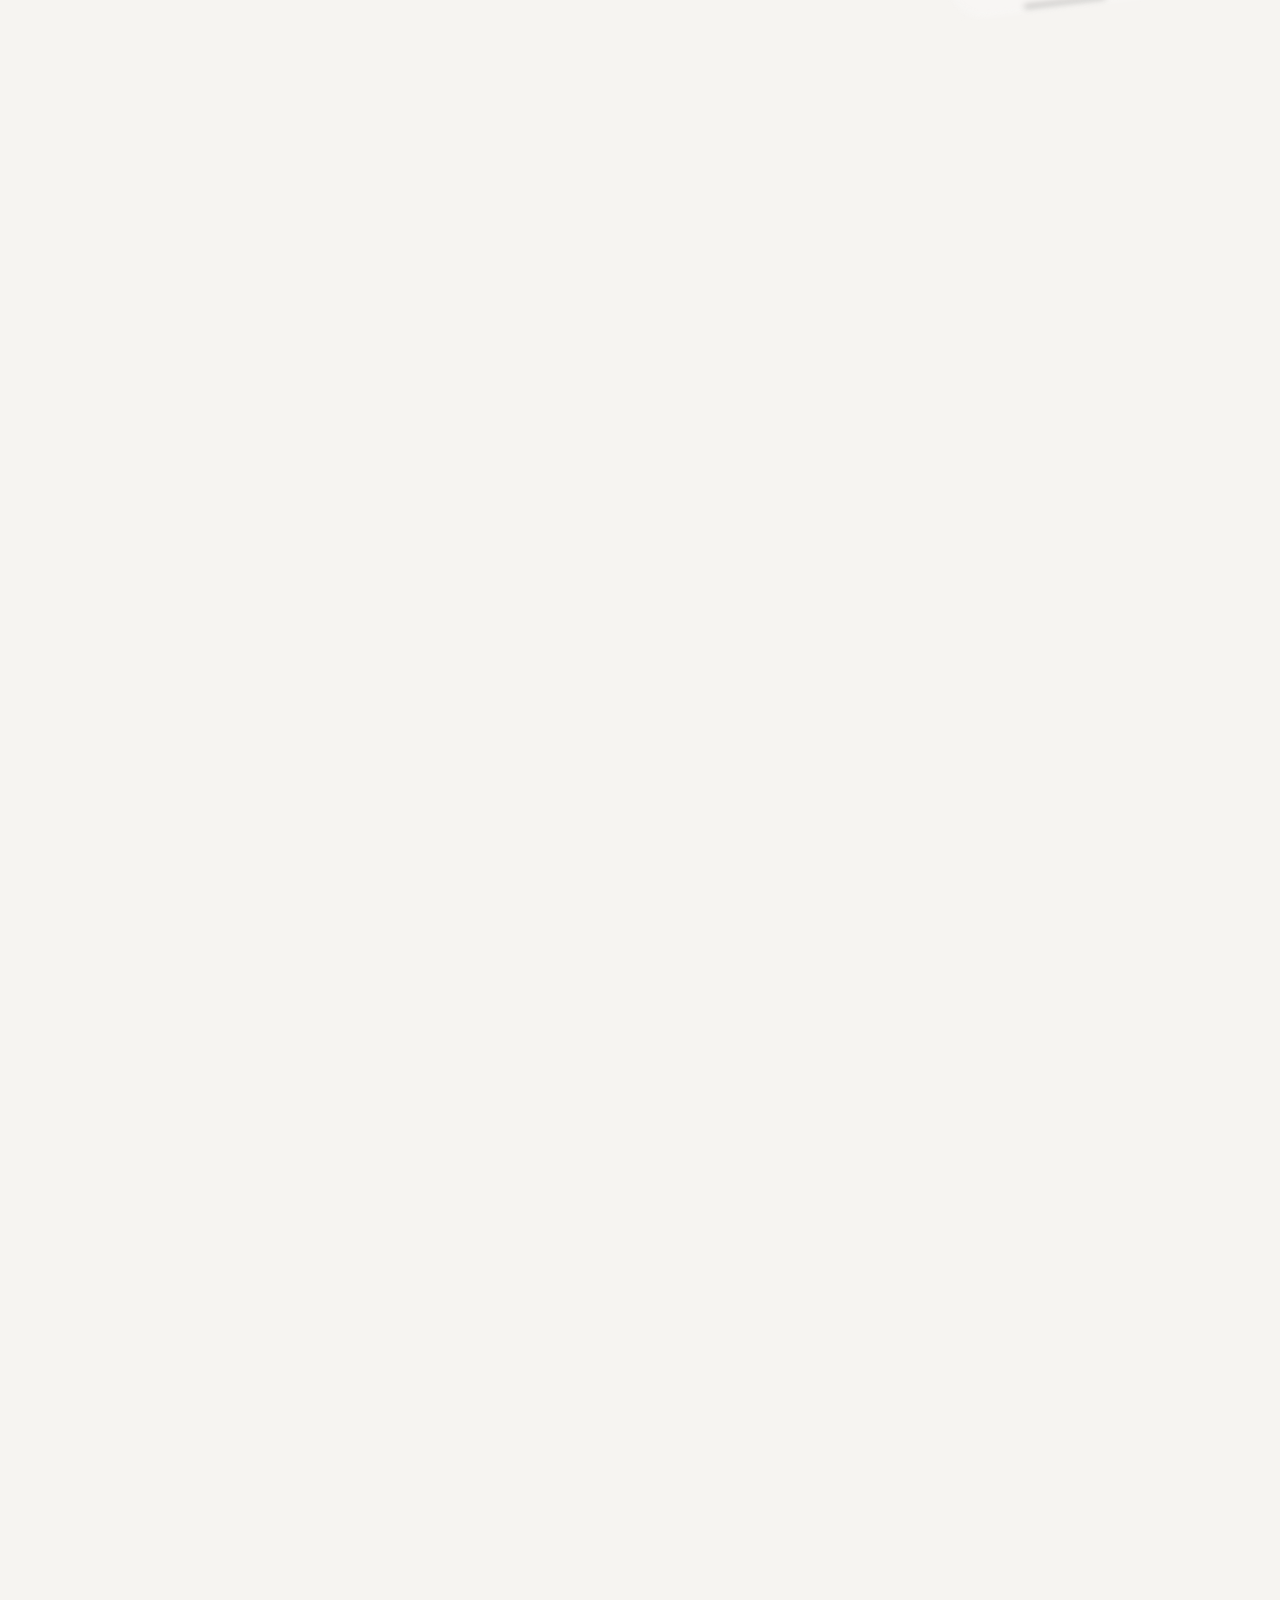
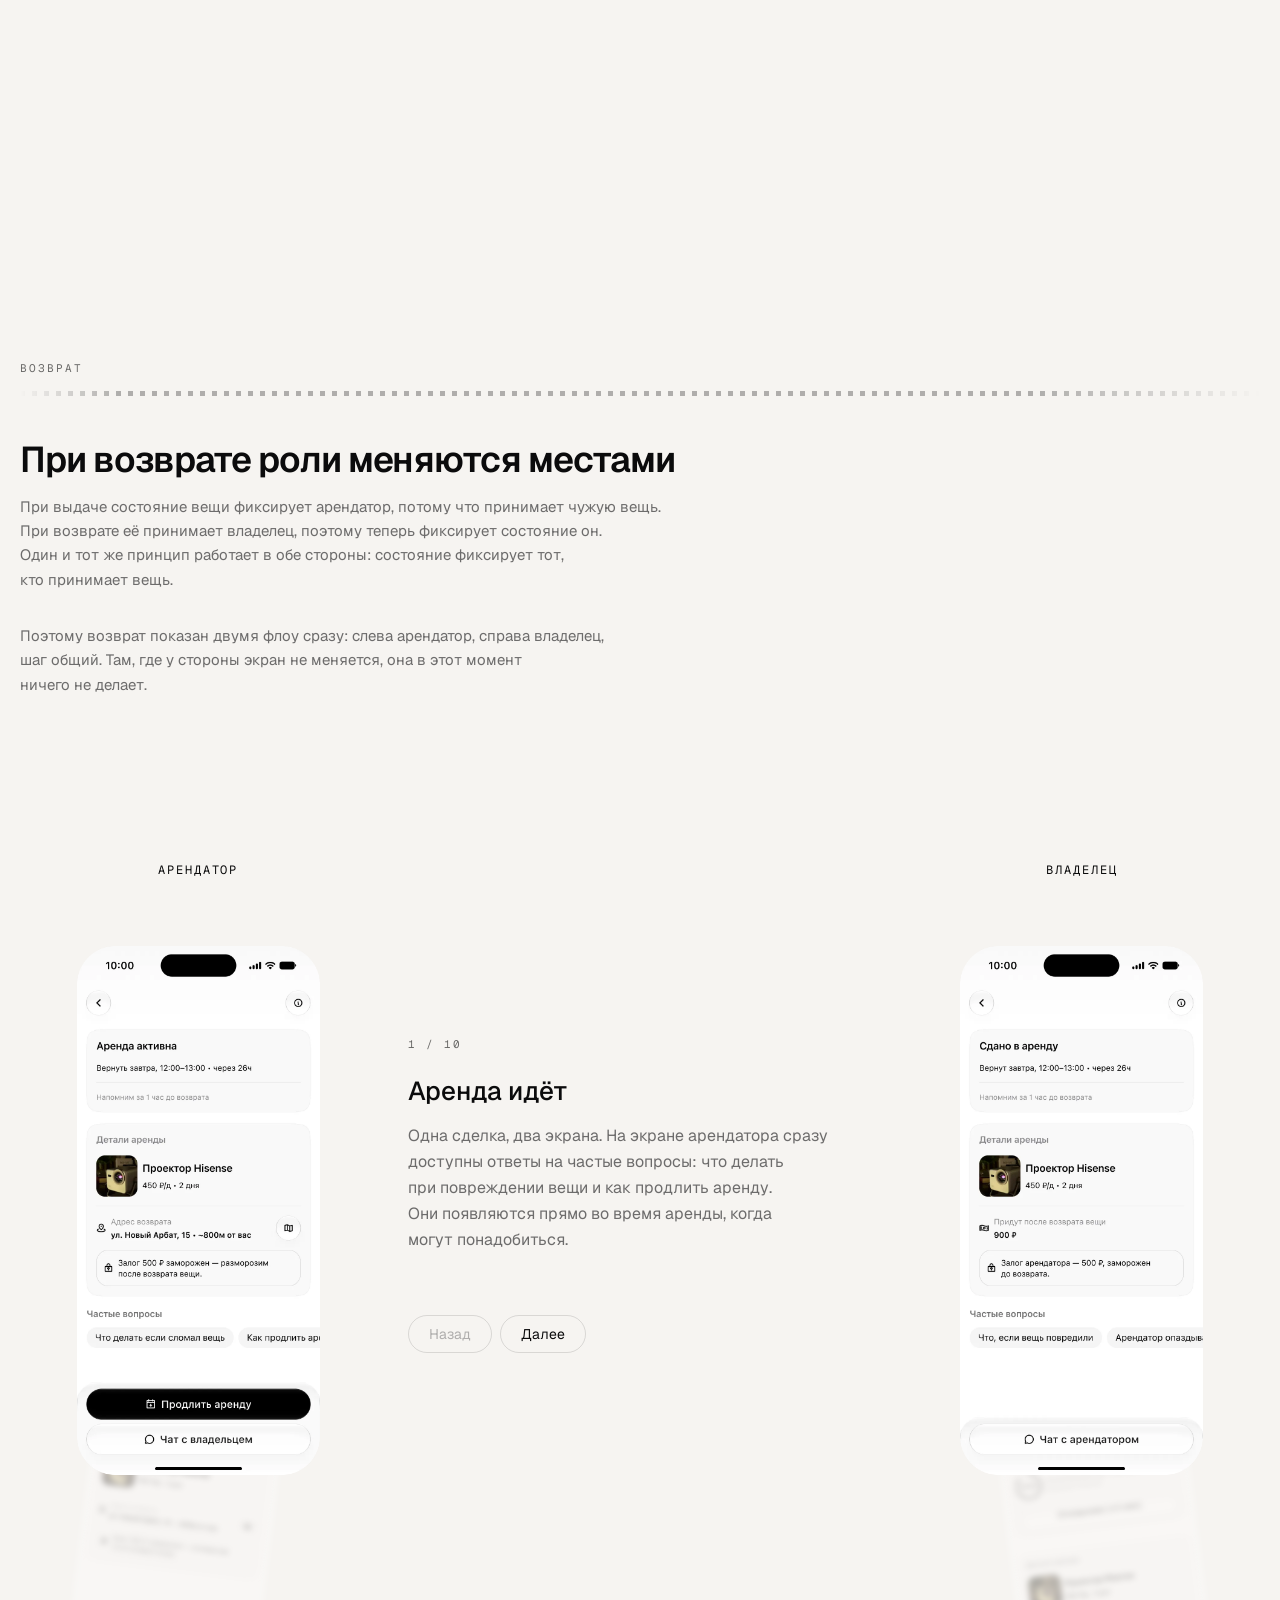
==== commit ab91bf44: "feat: тёмная тема на токенах и переключатель в шапке Палитра переведена на слой каналов: каждый rgba" ====
--- a/case-nearby.html
+++ b/case-nearby.html
@@ -3,9 +3,15 @@
 <head>
 <meta charset="utf-8">
 <meta name="viewport" content="width=device-width, initial-scale=1">
-<meta name="color-scheme" content="light only">
-<meta name="supported-color-schemes" content="light">
+<meta name="color-scheme" content="light dark">
+<meta name="supported-color-schemes" content="light dark">
 <meta name="theme-color" content="#F6F4F1">
+<!-- Тема ставится до первой отрисовки, иначе страница мигает светлым перед
+     тем, как загрузится js/theme.js. Свой выбор старше системной настройки.
+     Режим (system / light / dark) ставится отдельным атрибутом: по нему CSS
+     выбирает иконку кнопки, и он же отличает «светлую» от «системной, которая
+     сейчас светлая». -->
+<script>(function(){var m='system';try{var s=localStorage.getItem('theme');if(s==='dark'||s==='light')m=s}catch(e){}var r=document.documentElement;r.setAttribute('data-theme',m==='system'?(matchMedia('(prefers-color-scheme: dark)').matches?'dark':'light'):m);r.setAttribute('data-theme-mode',m)})()</script>
 <title>Nearby&nbsp;— аренда вещей рядом</title>
 <link rel="icon" href="favicon.svg" type="image/svg+xml">
 <link rel="stylesheet" href="css/fonts.css">
@@ -18,6 +24,8 @@
 <script>document.documentElement.classList.add('js-rv')</script>
 <!-- без defer намеренно: переход должен встать до первой отрисовки страницы -->
 <script src="js/page-transition.js"></script>
+<!-- до канвасов: они читают каналы палитры при инициализации -->
+<script src="js/theme.js"></script>
 <!-- Vercel Speed Insights: сбор метрик реальных пользователей -->
 <script defer src="/_vercel/speed-insights/script.js"></script>
 <!-- Yandex.Metrika counter -->
@@ -38,14 +46,50 @@
      только link/style/meta, и парсер закрыл бы <head> на этом теге. -->
 <noscript><div><img src="https://mc.yandex.ru/watch/111310110" style="position:absolute; left:-9999px;" alt="" /></div></noscript>
 
+<svg class="sprite" aria-hidden="true" focusable="false">
+  <symbol id="i-desktop" viewBox="0 0 16 16">
+    <rect x="1.4" y="2.2" width="13.2" height="9" rx="1.5"/><path d="M8 11.2v2.6M5.4 13.8h5.2"/>
+  </symbol>
+  <symbol id="i-phone" viewBox="0 0 16 16">
+    <rect x="4.3" y="1.4" width="7.4" height="13.2" rx="1.9"/><path d="M6.9 12.3h2.2"/>
+  </symbol>
+  <symbol id="i-sun" viewBox="0 0 16 16">
+    <circle cx="8" cy="8" r="3.1"/>
+    <path d="M8 1.1v1.7M8 13.2v1.7M14.9 8h-1.7M2.8 8H1.1M12.9 3.1l-1.2 1.2M4.3 11.7l-1.2 1.2M12.9 12.9l-1.2-1.2M4.3 4.3L3.1 3.1"/>
+  </symbol>
+  <symbol id="i-moon" viewBox="0 0 16 16">
+    <path d="M13.6 9.9A5.9 5.9 0 0 1 6.1 2.4 6.1 6.1 0 1 0 13.6 9.9z"/>
+  </symbol>
+</svg>
+
 <div class="navbar" id="navbar">
-  <nav class="nav">
-    <a class="back" href="index.html">← Главная</a>
-    <div class="nav__l">
-      <a href="https://t.me/deadlif1" target="_blank" rel="noopener">Telegram</a>
-      <a href="mailto:new.boxmail666@gmail.com">Email</a>
-    </div>
-  </nav>
+  <div class="navbar__in">
+    <nav class="nav">
+      <a class="back" href="index.html">← Главная</a>
+      <div class="nav__l">
+        <a href="https://t.me/deadlif1" target="_blank" rel="noopener">Telegram</a>
+        <a href="mailto:new.boxmail666@gmail.com">Email</a>
+      </div>
+      <button class="nav__theme" type="button" data-theme-toggle aria-label="Переключить тему">
+        <svg class="i--desktop" aria-hidden="true" focusable="false"><use href="#i-desktop"/></svg>
+        <svg class="i--phone" aria-hidden="true" focusable="false"><use href="#i-phone"/></svg>
+        <svg class="i--sun" aria-hidden="true" focusable="false"><use href="#i-sun"/></svg>
+        <svg class="i--moon" aria-hidden="true" focusable="false"><use href="#i-moon"/></svg>
+      </button>
+    </nav>
+    <div class="themectl" role="group" aria-label="Тема">
+      <span class="themectl__ind" aria-hidden="true"></span>
+      <button class="themectl__b" type="button" data-theme-set="system" aria-pressed="false" aria-label="Тема как в системе">
+        <svg aria-hidden="true" focusable="false"><use href="#i-desktop"/></svg>
+      </button>
+      <button class="themectl__b" type="button" data-theme-set="light" aria-pressed="false" aria-label="Светлая тема">
+        <svg aria-hidden="true" focusable="false"><use href="#i-sun"/></svg>
+      </button>
+      <button class="themectl__b" type="button" data-theme-set="dark" aria-pressed="false" aria-label="Тёмная тема">
+        <svg aria-hidden="true" focusable="false"><use href="#i-moon"/></svg>
+      </button>
+    </div>
+  </div>
 </div>
 
 <div class="spacer" aria-hidden="true"></div>
@@ -355,8 +399,6 @@
         <p class="tk__fix"><span class="tk__k">Моя поправка</span> Добавить в&nbsp;него комплект, состояние и&nbsp;фотографии. Иначе акт подтверждает только то, что встреча состоялась, но&nbsp;в&nbsp;споре бесполезен.</p>
       </li>
     </ol>
-
-    <p class="lead" style="margin-top:56px">Комплект, состояние, факт встречи. Ровно из-за&nbsp;этого конфликтовали люди в&nbsp;отзывах из&nbsp;первого блока. Именно это место <span class="mark">никто не&nbsp;проектирует</span>.</p>
   </section>
 
   <!-- ── 5. Решения ───────────────────────────────────────────────────── -->
@@ -424,9 +466,6 @@
               <h3 class="wh__t">Карточка</h3>
               <p class="wh__d">Состояние вещи видно ещё до&nbsp;встречи: исправность, комплект и&nbsp;внешние дефекты. Рядом индекс доверия владельца: доля сделок без&nbsp;срывов. Так важные условия становятся известны заранее, а&nbsp;не&nbsp;в&nbsp;последний момент.</p>
               <p class="wh__d wh__d--s">Состояние вещи видно ещё до&nbsp;встречи: исправность, комплект и&nbsp;внешние дефекты. Так важные условия становятся известны заранее, а&nbsp;не&nbsp;в&nbsp;последний момент.</p>
-              <button class="wh__btn wh__more" type="button" data-cf-open
-                data-cf-src="assets/img/nearby/booking-card-full.webp" data-cf-w="804" data-cf-h="4258"
-                data-cf-alt="Карточка товара целиком: галерея, цена, время пешком, описание владельца, блок состояния, профиль владельца с индексом доверия, отзывы и похожие товары рядом">Посмотреть карточку целиком</button>
             </div>
             <div class="wh__text" data-i="2">
               <h3 class="wh__t">Срок</h3>
@@ -450,8 +489,15 @@
             </div>
           </div>
 
+          <!-- Кнопка раскрытия стоит в ряду навигации, между «Назад» и «Далее»:
+               это такое же действие над текущим шагом, а отдельная строка под
+               текстом только разрывала колонку. Появляется на своём шаге —
+               за это отвечает data-i, см. wheel.js. -->
           <div class="wh__nav">
             <button class="wh__btn" type="button" data-wh-dir="-1" aria-label="Назад"><span class="wh__btn__t">Назад</span><svg class="wh__btn__i" viewBox="0 0 24 24" aria-hidden="true"><path d="M15 5 8 12l7 7"/></svg></button>
+            <button class="wh__btn wh__more" type="button" data-i="1" hidden data-cf-open
+              data-cf-src="assets/img/nearby/booking-card-full.webp" data-cf-w="804" data-cf-h="4258"
+              data-cf-alt="Карточка товара целиком: галерея, цена, время пешком, описание владельца, блок состояния, профиль владельца с индексом доверия, отзывы и похожие товары рядом">Развернуть карточку</button>
             <button class="wh__btn" type="button" data-wh-dir="1" aria-label="Далее"><span class="wh__btn__t">Далее</span><svg class="wh__btn__i" viewBox="0 0 24 24" aria-hidden="true"><path d="m9 5 7 7-7 7"/></svg></button>
           </div>
         </div>
@@ -534,9 +580,6 @@
               <h3 class="wh__t">Чеклист</h3>
               <p class="wh__d">Комплект из&nbsp;объявления лежит прямо на&nbsp;экране, сверять нужно с&nbsp;ним, а&nbsp;не&nbsp;по&nbsp;памяти: «Комплект полный?» → «Есть замечания» → «Не&nbsp;хватает HDMI кабеля, в&nbsp;объявлении указан». Так проблему фиксируют сразу на&nbsp;встрече, а&nbsp;не&nbsp;обнаруживают через два дня.</p>
               <p class="wh__d wh__d--s">Комплект из&nbsp;объявления лежит прямо на&nbsp;экране, сверять нужно с&nbsp;ним, а&nbsp;не&nbsp;по&nbsp;памяти. Так проблему фиксируют сразу на&nbsp;встрече, а&nbsp;не&nbsp;обнаруживают через два дня.</p>
-              <button class="wh__btn wh__more wh__more--tall" type="button" data-cf-open
-                data-cf-src="assets/img/nearby/handoff-8-checklist.webp" data-cf-w="804" data-cf-h="2288"
-                data-cf-alt="Чеклист приёмки целиком: состав комплекта из объявления и три вопроса о состоянии, у комплекта отмечено замечание о нехватке HDMI-кабеля">Посмотреть экран целиком</button>
             </div>
             <div class="wh__text" data-i="8">
               <h3 class="wh__t">Сводка</h3>
@@ -552,6 +595,9 @@
 
           <div class="wh__nav">
             <button class="wh__btn" type="button" data-wh-dir="-1" aria-label="Назад"><span class="wh__btn__t">Назад</span><svg class="wh__btn__i" viewBox="0 0 24 24" aria-hidden="true"><path d="M15 5 8 12l7 7"/></svg></button>
+            <button class="wh__btn wh__more wh__more--tall" type="button" data-i="7" hidden data-cf-open
+              data-cf-src="assets/img/nearby/handoff-8-checklist.webp" data-cf-w="804" data-cf-h="2288"
+              data-cf-alt="Чеклист приёмки целиком: состав комплекта из объявления и три вопроса о состоянии, у комплекта отмечено замечание о нехватке HDMI-кабеля">Развернуть экран</button>
             <button class="wh__btn" type="button" data-wh-dir="1" aria-label="Далее"><span class="wh__btn__t">Далее</span><svg class="wh__btn__i" viewBox="0 0 24 24" aria-hidden="true"><path d="m9 5 7 7-7 7"/></svg></button>
           </div>
         </div>
@@ -566,9 +612,12 @@
 
     <h2 class="stub__t">При&nbsp;возврате роли меняются местами</h2>
 
-    <p class="lead">При&nbsp;выдаче состояние вещи фиксирует арендатор, потому что принимает чужую вещь. При&nbsp;возврате её принимает владелец, поэтому теперь фиксирует состояние он. Один и&nbsp;тот&nbsp;же принцип работает в&nbsp;обе стороны: состояние фиксирует тот, кто принимает вещь.</p>
-
-    <p class="lead">Поэтому возврат показан двумя флоу сразу: слева арендатор, справа владелец, шаг общий. Там, где у&nbsp;стороны экран не&nbsp;меняется, она в&nbsp;этот момент ничего не&nbsp;делает.</p>
+    <!-- Два зеркальных предложения про выдачу и возврат стоят каждое в своей
+         строке: они читаются как пара, и перенос по середине эту пару рвал.
+         Ради этого абзац шире общей меры — см. .lead--pair. -->
+    <p class="lead lead--pair"><span class="nb">При&nbsp;выдаче состояние вещи фиксирует арендатор, потому что принимает чужую вещь.</span> <span class="nb">При&nbsp;возврате её принимает владелец, поэтому теперь фиксирует состояние он.</span> Один и&nbsp;тот&nbsp;же принцип работает в&nbsp;обе стороны: состояние фиксирует тот, <span class="nb">кто принимает вещь.</span></p>
+
+    <p class="lead">Поэтому возврат показан двумя флоу сразу: слева арендатор, справа&nbsp;владелец, шаг&nbsp;общий. Там, где у&nbsp;стороны экран не&nbsp;меняется, она в&nbsp;этот момент ничего не&nbsp;делает.</p>
 
     <div class="wh wh--duo" id="wh-return" data-steps="10">
       <div class="wh__stage">
@@ -648,9 +697,6 @@
               <h3 class="wh__t">Чеклист</h3>
               <p class="wh__d">Первые два пункта повторяют проверку комплекта и&nbsp;внешнего вида. Третий теперь сравнивает состояние вещи с&nbsp;тем, что было зафиксировано при&nbsp;выдаче. Рядом остаются фото с&nbsp;выдачи и&nbsp;замечание про&nbsp;HDMI кабель. Владелец проверяет вещь по&nbsp;зафиксированному состоянию, а&nbsp;не&nbsp;по&nbsp;памяти.</p>
               <p class="wh__d wh__d--s">Третий пункт сравнивает состояние вещи с&nbsp;тем, что зафиксировано при&nbsp;выдаче. Рядом остаются фото с&nbsp;выдачи и&nbsp;замечание про&nbsp;HDMI кабель.</p>
-              <button class="wh__btn wh__more wh__more--tall" type="button" data-cf-open
-                data-cf-src="assets/img/nearby/return-o8-checklist.webp" data-cf-w="804" data-cf-h="2392"
-                data-cf-alt="Чеклист возврата целиком: фото с выдачи, замечание при получении и три вопроса о состоянии, у третьего отмечена появившаяся царапина">Посмотреть экран целиком</button>
             </div>
             <div class="wh__text" data-i="7">
               <h3 class="wh__t">Сводка</h3>
@@ -671,6 +717,9 @@
 
           <div class="wh__nav">
             <button class="wh__btn" type="button" data-wh-dir="-1" aria-label="Назад"><span class="wh__btn__t">Назад</span><svg class="wh__btn__i" viewBox="0 0 24 24" aria-hidden="true"><path d="M15 5 8 12l7 7"/></svg></button>
+            <button class="wh__btn wh__more wh__more--tall" type="button" data-i="6" hidden data-cf-open
+              data-cf-src="assets/img/nearby/return-o8-checklist.webp" data-cf-w="804" data-cf-h="2392"
+              data-cf-alt="Чеклист возврата целиком: фото с выдачи, замечание при получении и три вопроса о состоянии, у третьего отмечена появившаяся царапина">Развернуть экран</button>
             <button class="wh__btn" type="button" data-wh-dir="1" aria-label="Далее"><span class="wh__btn__t">Далее</span><svg class="wh__btn__i" viewBox="0 0 24 24" aria-hidden="true"><path d="m9 5 7 7-7 7"/></svg></button>
           </div>
         </div>
@@ -719,22 +768,22 @@
               <h3 class="wh__t">Что мы уже знаем</h3>
               <p class="wh__d">Две даты рядом: «При&nbsp;выдаче · 21.05» и&nbsp;«При&nbsp;возврате · 23.05», с&nbsp;фото и&nbsp;замечаниями обеих сторон. Система показывает, что при&nbsp;выдаче царапины не&nbsp;было, а&nbsp;при&nbsp;возврате она уже появилась. Теперь спор идёт не&nbsp;о&nbsp;факте повреждения, а&nbsp;о&nbsp;том, кто за&nbsp;него отвечает.</p>
               <p class="wh__d wh__d--s">«При&nbsp;выдаче · 21.05» и&nbsp;«При&nbsp;возврате · 23.05» рядом, с&nbsp;фото и&nbsp;замечаниями обеих сторон. Спор идёт не&nbsp;о&nbsp;факте повреждения, а&nbsp;о&nbsp;том, кто за&nbsp;него отвечает.</p>
-              <button class="wh__btn wh__more wh__more--tall" type="button" data-cf-open
-                data-cf-src="assets/img/nearby/dispute-2-report.webp" data-cf-w="804" data-cf-h="2150"
-                data-cf-alt="Экран спора целиком: что мы уже знаем при выдаче и при возврате, фото, замечания и плашка «без фото доказательств»">Посмотреть экран целиком</button>
             </div>
             <div class="wh__text" data-i="1">
               <h3 class="wh__t">Отправлено</h3>
               <p class="wh__d">Спор уходит в&nbsp;поддержку вместе с&nbsp;фото, чеклистом и&nbsp;замечаниями. Решение принимает человек: сервис собирает факты, но&nbsp;не&nbsp;решает за&nbsp;стороны.</p>
               <p class="wh__d wh__d--s">Спор уходит в&nbsp;поддержку вместе с&nbsp;фото, чеклистом и&nbsp;замечаниями. Решение принимает человек: сервис собирает факты, но&nbsp;не&nbsp;решает за&nbsp;стороны.</p>
-              <button class="wh__btn wh__more wh__more--tall" type="button" data-cf-open
-                data-cf-src="assets/img/nearby/dispute-3-pending.webp" data-cf-w="804" data-cf-h="2602"
-                data-cf-alt="Спор отправлен: материалы обеих сторон, статус рассмотрения и сроки ответа поддержки">Посмотреть экран целиком</button>
             </div>
           </div>
 
           <div class="wh__nav">
             <button class="wh__btn" type="button" data-wh-dir="-1" aria-label="Назад"><span class="wh__btn__t">Назад</span><svg class="wh__btn__i" viewBox="0 0 24 24" aria-hidden="true"><path d="M15 5 8 12l7 7"/></svg></button>
+            <button class="wh__btn wh__more wh__more--tall" type="button" data-i="0" hidden data-cf-open
+              data-cf-src="assets/img/nearby/dispute-2-report.webp" data-cf-w="804" data-cf-h="2150"
+              data-cf-alt="Экран спора целиком: что мы уже знаем при выдаче и при возврате, фото, замечания и плашка «без фото доказательств»">Развернуть экран</button>
+            <button class="wh__btn wh__more wh__more--tall" type="button" data-i="1" hidden data-cf-open
+              data-cf-src="assets/img/nearby/dispute-3-pending.webp" data-cf-w="804" data-cf-h="2602"
+              data-cf-alt="Спор отправлен: материалы обеих сторон, статус рассмотрения и сроки ответа поддержки">Развернуть экран</button>
             <button class="wh__btn" type="button" data-wh-dir="1" aria-label="Далее"><span class="wh__btn__t">Далее</span><svg class="wh__btn__i" viewBox="0 0 24 24" aria-hidden="true"><path d="m9 5 7 7-7 7"/></svg></button>
           </div>
         </div>
--- a/css/tokens.css
+++ b/css/tokens.css
@@ -1,21 +1,108 @@
+/* Палитра держится на каналах, а не на готовых цветах. Каждый rgba() в проекте
+   собирается из канала и своей альфы: rgba(var(--ink-rgb),.16). Смена темы
+   переписывает четыре канала, и вместе с ними разом переворачиваются все
+   полупрозрачные линии, заливки и стёкла. Отдельными значениями заданы только
+   тени: на светлом фоне тень живёт на альфе .08, на тёмном её там не видно,
+   поэтому у теней своя пара значений. */
 :root{
+  color-scheme:light dark;
+
+  --ink-rgb:11,11,12;
+  --bg-rgb:246,244,241;
+  --surface-rgb:255,255,255;
+  --accent-rgb:228,87,58;
+  --on-dark-rgb:237,235,232;
+
   --bg:#F6F4F1;
+  --surface:#FFFFFF;
   --ink:#0B0B0C;
-  --ink-2:rgba(11,11,12,.58);
-  --ink-3:rgba(11,11,12,.30);
+  --ink-2:rgba(var(--ink-rgb),.58);
+  --ink-3:rgba(var(--ink-rgb),.30);
   /* Мелкие ярлыки набраны мономаркером в 10–11px, и это не «крупный текст»:
      норма для них 4.5:1, а --ink-3 даёт 2.01:1 на нашем фоне. Поэтому у
      текстовых ярлыков свой тон в 4.9:1, а --ink-3 остаётся чисто
      декоративным — линейки, пунктир, рамки. Тишину ярлыку дальше держат
      кегль, капс и трекинг, а не блёклость. */
-  --ink-label:rgba(11,11,12,.60);
-  --hair:rgba(11,11,12,.12);
-  --surface:#FFFFFF;
+  --ink-label:rgba(var(--ink-rgb),.60);
+  --ink-4:rgba(var(--ink-rgb),.34);
+  --hair:rgba(var(--ink-rgb),.12);
+
+  /* Пунктир и линейки. Три ступени: тихая внутри карточек, обычная на разделах,
+     жирная на служебных врезках. */
+  --rule-soft:rgba(var(--ink-rgb),.16);
+  --rule-mid:rgba(var(--ink-rgb),.26);
+  --rule:rgba(var(--ink-rgb),.30);
+  --rule-strong:rgba(var(--ink-rgb),.45);
+
+  /* Подложки-заливки поверх медиа и кнопок. */
+  --tint-1:rgba(var(--ink-rgb),.05);
+  --tint-2:rgba(var(--ink-rgb),.07);
+
+  /* Стекло: полупрозрачная плашка, солид-запаска для браузеров без backdrop,
+     рамка и внутренний блик. */
+  --glass:rgba(var(--surface-rgb),.66);
+  --glass-solid:rgba(var(--surface-rgb),.95);
+  --glass-hair:rgba(var(--ink-rgb),.09);
+  --glass-sheen:rgba(255,255,255,.7);
+  --nav-glass:rgba(var(--bg-rgb),.62);
+  --nav-glass-solid:rgba(var(--bg-rgb),.94);
+  --nav-hair:rgba(var(--ink-rgb),.08);
+  --nav-sheen:rgba(255,255,255,.55);
+
+  --scrim:rgba(var(--ink-rgb),.66);
+  --scrim-strong:rgba(var(--ink-rgb),.74);
+
+
+  --shadow-0:0 1px 2px rgba(var(--ink-rgb),.03);
+  --shadow-1:0 1px 3px rgba(var(--ink-rgb),.05);
+  --shadow-2:0 4px 14px rgba(var(--ink-rgb),.07);
+  --shadow-3:0 8px 20px rgba(var(--ink-rgb),.06);
+  --shadow-card:0 18px 44px rgba(var(--ink-rgb),.08);
+  --shadow-lift:0 18px 40px rgba(var(--ink-rgb),.18),0 2px 6px rgba(var(--ink-rgb),.10);
+  --shadow-pop:0 20px 50px rgba(var(--ink-rgb),.20);
+  --shadow-modal:0 24px 60px rgba(var(--ink-rgb),.38);
+  --shadow-glass:0 10px 32px rgba(var(--ink-rgb),.10),inset 0 1px 0 var(--glass-sheen);
+  --shadow-nav:0 8px 26px rgba(var(--ink-rgb),.08),inset 0 1px 0 var(--nav-sheen);
+
+  /* Тон, которым закрыт кадр до загрузки картинки и пустая карточка стопки. */
+  --placeholder:#E9E6E2;
+  --placeholder-2:#EFEDEA;
+  /* Стартовый тон россыпи в аннотациях: она сходится к цвету карточки, значит
+     идти должна от тона, который на этом фоне читается как пыль. */
+  --dust-rgb:214,211,207;
+  --sheet-light:#FFFFFF;
+  --sheet-dark:#16181B;
+
+  /* Тёмный блок остаётся тёмным в обеих темах: в светлой он контрастирует с
+     полосой страницы, в тёмной уходит глубже фона и отбивается волосяной
+     рамкой. Тон текста на нём поэтому один и тот же всегда. */
   --dark:#0F1113;
   --on-dark:#EDEBE8;
-  --on-dark-2:rgba(237,235,232,.56);
-  --on-dark-3:rgba(237,235,232,.32);
+
+  /* Выбранный пункт — «пилюля», которая обязана спорить с полосой страницы.
+     Это единственное место, где тон переворачивается вместе с темой: в
+     светлой пилюля тёмная, в тёмной светлая. Оставить её тёмной в тёмной теме
+     значило бы потерять сам признак выбора. */
+  --contrast:#0F1113;
+  --on-contrast:#EDEBE8;
+
+  --on-dark-2:rgba(var(--on-dark-rgb),.56);
+  --on-dark-3:rgba(var(--on-dark-rgb),.32);
+
+  /* Метки, точки и ручка сравнения лежат поверх скриншотов продукта, а
+     скриншоты в тёмной теме остаются светлыми. Поэтому их тон привязан к
+     кадру, а не к теме, и в тёмной не переопределяется. */
+  --pin-rgb:11,11,12;
+  --pin-ring:rgba(255,255,255,.75);
+  --pin-ring-soft:rgba(255,255,255,.6);
+  --pin-ring-strong:rgba(255,255,255,.9);
+
   --accent:#E4573A;
+  --accent-line:rgba(var(--accent-rgb),.42);
+  --accent-line-soft:rgba(var(--accent-rgb),.35);
+  --accent-glow:rgba(var(--accent-rgb),.28);
+  --accent-ring:rgba(var(--accent-rgb),.45);
+  --on-accent:#FFFFFF;
 
   /* Скругление экрана телефона — доля от ширины макета, а не пиксели: все
      экраны экспортируются из Фигмы с одним радиусом (117px при ширине 804px,
@@ -28,3 +115,82 @@
   --body:"Geist","Inter",system-ui,sans-serif;
   --mono:"Geist Mono",ui-monospace,monospace;
 }
+
+/* Тёмная тема. Атрибут ставит короткий скрипт в <head> каждой страницы: он
+   читает сохранённый выбор, иначе системную настройку. Так тема известна до
+   первой отрисовки и не мигает, и та же ручка работает для переключателя. */
+:root[data-theme="dark"]{
+  /* Земля тёплая, а не синеватая: светлая тема стоит на бумажном #F6F4F1, и
+     холодный графит читался бы как другой сайт. Отсюда R>G>B и в тёмной.
+     Ground взят выше чистой черноты — на #0F1113 страница выглядела глухой,
+     а разница между фоном и поверхностью пропадала. */
+  --ink-rgb:237,235,232;
+  --bg-rgb:26,25,24;
+  --surface-rgb:36,33,32;
+
+  --bg:#1A1918;
+  --surface:#242120;
+  --ink:#EDEBE8;
+
+  /* Светлый текст на тёмном оптически тоньше, поэтому вторичные тона идут на
+     две-четыре сотых выше светлых. Контраст на #1A1918: --ink 14.7:1,
+     --ink-2 6.0:1, --ink-label 6.8:1, --accent 4.8:1. --ink-3 остаётся
+     декоративным. */
+  --ink-2:rgba(var(--ink-rgb),.60);
+  --ink-3:rgba(var(--ink-rgb),.32);
+  --ink-label:rgba(var(--ink-rgb),.64);
+  --ink-4:rgba(var(--ink-rgb),.38);
+  --hair:rgba(var(--ink-rgb),.14);
+
+  --rule-soft:rgba(var(--ink-rgb),.18);
+  --rule-mid:rgba(var(--ink-rgb),.28);
+  --rule:rgba(var(--ink-rgb),.32);
+  --rule-strong:rgba(var(--ink-rgb),.48);
+
+  --tint-1:rgba(var(--ink-rgb),.06);
+  --tint-2:rgba(var(--ink-rgb),.09);
+
+  --glass:rgba(var(--surface-rgb),.72);
+  --glass-solid:rgba(var(--surface-rgb),.96);
+  --glass-hair:rgba(var(--ink-rgb),.10);
+  --glass-sheen:rgba(255,255,255,.06);
+  --nav-glass:rgba(var(--bg-rgb),.68);
+  --nav-glass-solid:rgba(var(--bg-rgb),.96);
+  --nav-hair:rgba(var(--ink-rgb),.09);
+  --nav-sheen:rgba(255,255,255,.05);
+
+  --scrim:rgba(0,0,0,.72);
+  --scrim-strong:rgba(0,0,0,.80);
+
+  --shadow-0:0 1px 2px rgba(0,0,0,.40);
+  --shadow-1:0 1px 3px rgba(0,0,0,.42);
+  --shadow-2:0 4px 14px rgba(0,0,0,.45);
+  --shadow-3:0 8px 20px rgba(0,0,0,.45);
+  --shadow-card:0 18px 44px rgba(0,0,0,.50);
+  --shadow-lift:0 18px 40px rgba(0,0,0,.60),0 2px 6px rgba(0,0,0,.40);
+  --shadow-pop:0 20px 50px rgba(0,0,0,.62);
+  --shadow-modal:0 24px 60px rgba(0,0,0,.70);
+  --shadow-glass:0 10px 32px rgba(0,0,0,.50),inset 0 1px 0 var(--glass-sheen);
+  --shadow-nav:0 8px 26px rgba(0,0,0,.45),inset 0 1px 0 var(--nav-sheen);
+
+  --placeholder:#2B2826;
+  --placeholder-2:#322E2B;
+  --dust-rgb:92,86,82;
+  --sheet-light:#302C2A;
+  --sheet-dark:#121110;
+
+  --dark:#121110;
+  --contrast:#EDEBE8;
+  --on-contrast:#1A1918;
+
+  /* Коралл на тёмном приподнят на пару шагов: тот же цвет, но на светлой
+     бумаге он даёт 3.6:1, а на тёмной земле садился до 4.8:1 и звучал глуше
+     соседнего текста. Подъём возвращает ему первый голос — 5.4:1.
+     Если понадобится вернуть ровно фирменный тон, здесь снимаются две
+     строки, и он унаследуется из светлой темы. */
+  --accent:#EE6144;
+  --accent-rgb:238,97,68;
+
+  --accent-line:rgba(var(--accent-rgb),.50);
+  --accent-line-soft:rgba(var(--accent-rgb),.42);
+}
--- a/css/base.css
+++ b/css/base.css
@@ -40,11 +40,11 @@
   display:inline-flex;align-items:center;gap:8px;
   padding:calc(11px + 6px) calc(16px + 6px);border-radius:999px;cursor:pointer;
   font-family:var(--mono);font-size:11px;letter-spacing:.14em;text-transform:uppercase;
-  color:var(--ink-2);background:rgba(255,255,255,.66);
+  color:var(--ink-2);background:var(--glass);
   -webkit-backdrop-filter:blur(24px) saturate(1.8);
   backdrop-filter:blur(24px) saturate(1.8);
-  border:1px solid rgba(11,11,12,.09);
-  box-shadow:0 10px 32px rgba(11,11,12,.10), inset 0 1px 0 rgba(255,255,255,.7);
+  border:1px solid var(--glass-hair);
+  box-shadow:var(--shadow-glass);
   opacity:0;visibility:hidden;transform:translateY(10px);
   transition:opacity .28s ease,transform .28s cubic-bezier(.22,.8,.2,1),
              visibility .28s,color .2s ease}
@@ -52,7 +52,7 @@
 .totop:hover{color:var(--ink)}
 .totop b{font-weight:400;color:var(--accent);font-size:13px;line-height:1}
 @supports not ((backdrop-filter:blur(1px)) or (-webkit-backdrop-filter:blur(1px))){
-  .totop{background:rgba(255,255,255,.95)}
+  .totop{background:var(--glass-solid)}
 }
 @media (max-width:900px){
   .totop{right:12px;bottom:78px;padding:10px 13px;font-size:10px;letter-spacing:.1em}
@@ -86,21 +86,23 @@
   display:flex;justify-content:center;pointer-events:none;
   transition:transform .42s cubic-bezier(.2,.8,.2,1), opacity .3s ease}
 .navbar.hidden{transform:translateY(calc(-100% - 22px));opacity:0}
+/* Обёртка нужна ровно за тем, чтобы переключателю темы было от чего вставать
+   absolute: сам навбар растянут во всю ширину, и правого края у него нет. */
+.navbar__in{position:relative;display:flex;align-items:center;pointer-events:none}
 
 /* Полустекло: подложку делаем прозрачнее, а читаемость возвращаем размытием
    и подъёмом насыщенности. Ниже .62 текст начинает проигрывать тёмному хиро,
    который проезжает под навбаром, поэтому дальше не разбавляем. */
 .nav{pointer-events:auto;display:flex;align-items:center;gap:30px;
   padding:var(--pill-py) var(--pill-px);border-radius:999px;
-  background:rgba(246,244,241,.62);
+  background:var(--nav-glass);
   -webkit-backdrop-filter:blur(22px) saturate(1.8);
   backdrop-filter:blur(22px) saturate(1.8);
-  border:1px solid rgba(11,11,12,.08);
-  box-shadow:0 8px 26px rgba(11,11,12,.08),
-             inset 0 1px 0 rgba(255,255,255,.55)}
+  border:1px solid var(--nav-hair);
+  box-shadow:var(--shadow-nav)}
 /* если браузер не умеет backdrop-filter — возвращаем плотный фон */
 @supports not ((backdrop-filter:blur(1px)) or (-webkit-backdrop-filter:blur(1px))){
-  .nav{background:rgba(246,244,241,.94)}
+  .nav{background:var(--nav-glass-solid)}
 }
 .nav a{position:relative;
   font-family:var(--mono);font-size:var(--pill-fs);line-height:var(--pill-lh);
@@ -112,6 +114,171 @@
 }
 .nav .back{color:var(--ink)}
 .nav__l{display:flex;gap:20px}
+
+/* ---- переключатель темы ----
+   Состояний три: как в системе, светлая, тёмная. Солнце и луна — паттерн,
+   который не надо объяснять, а системное состояние показано самим устройством,
+   с которого страницу открыли. Отсюда четыре рисунка на три состояния.
+
+   Управлений два, по способу ввода. Пальцем удобнее одна кнопка, которая
+   перебирает состояния по кругу: три мишени по 18px в навбаре не нажать, а
+   раскрытия по наведению на тач-экране просто нет. Мышью, наоборот, перебор
+   вслепую раздражает — там сегментный переключатель, где все три состояния
+   видны сразу и выбор делается за одно нажатие.
+
+   Высота обоих гасится отрицательным полем: пилюля навбара обязана совпадать
+   по высоте с пилюлей статуса на главной, и лишние пиксели развели бы их. Поле
+   считается от тех же переменных, что и строка, поэтому держится и на узком
+   экране, где кегль меньше.
+
+   Без JS не показываем ни то, ни другое: нажимать было бы не на что. Признак —
+   атрибут, который ставит инлайновый скрипт в <head>, то есть до отрисовки. */
+
+.nav__theme,
+.themectl{display:none}
+
+/* --- кнопка перебора (палец) --- */
+:root[data-theme-mode] .nav__theme{
+  position:relative;flex:none;display:flex;align-items:center;justify-content:center;
+  width:16px;height:16px;margin-left:-10px;padding:0;border:0;background:none;
+  margin-block:calc((var(--pill-fs) * var(--pill-lh) - 16px) / 2);
+  color:var(--ink-label);cursor:pointer;transition:color .2s ease}
+.nav__theme:focus-visible{color:var(--ink);outline:none}
+@media (hover: hover){
+  .nav__theme:hover{color:var(--ink)}
+}
+
+/* Значки лежат стопкой и меняются перетеканием, а не подменой: мгновенная
+   подмена на месте читается как сбой отрисовки, особенно когда рядом ничего
+   больше не двигается. Уходящий сворачивается и уходит поворотом, приходящий
+   приезжает оттуда же с небольшой задержкой — иначе они накладываются в
+   середине и на полкадра видно оба. */
+.nav__theme svg{
+  position:absolute;top:0;left:0;width:16px;height:16px;
+  fill:none;stroke:currentColor;stroke-width:1.3;
+  stroke-linecap:round;stroke-linejoin:round;
+  opacity:0;transform:scale(.4) rotate(-110deg);
+  transition:opacity .2s ease, transform .34s var(--pt-ease-out)}
+
+:root[data-theme-mode="light"] .nav__theme .i--sun,
+:root[data-theme-mode="dark"] .nav__theme .i--moon,
+:root[data-theme-mode="system"] .nav__theme .i--desktop{
+  opacity:1;transform:none;transition-delay:.09s}
+
+/* «Как в системе» рисуем тем устройством, с которого пришли: на телефоне
+   монитор не объясняет ничего. Различаем по указателю, а не по ширине окна —
+   узкое окно на десктопе остаётся десктопом. */
+@media (pointer: coarse){
+  :root[data-theme-mode="system"] .nav__theme .i--desktop{
+    opacity:0;transform:scale(.4) rotate(-110deg);transition-delay:0s}
+  :root[data-theme-mode="system"] .nav__theme .i--phone{
+    opacity:1;transform:none;transition-delay:.09s}
+}
+
+/* --- сегментный переключатель (мышь) ---
+   Отдельная пилюля рядом с навбаром, а не внутри него. Внутри она заставляла
+   навбар дышать на сорок пикселей при каждом наведении, и ссылки разъезжались.
+   Снаружи навбар стоит неподвижно и точно по центру: пилюля выстроена absolute
+   от его правого края и растёт вправо, ни на что не влияя.
+
+   Оформление взято у нижней навигации кейсов — стекло, волосяная рамка, едущая
+   подложка под выбранным, — но стекло здесь навбарное: пилюля стоит с ним
+   вплотную и обязана быть из того же материала.
+
+   Высота считается из тех же переменных, что и навбар, поэтому пилюли стоят на
+   одной линии при любом кегле и не расходятся на узком экране.
+
+   Ниже 760px переключатель уступает место кнопке перебора: навбар по центру,
+   пилюля справа от него, и в узком окне раскрытая пилюля уехала бы за край. */
+@media (hover: hover) and (pointer: fine) and (min-width: 760px){
+  :root[data-theme-mode] .nav__theme{display:none}
+
+  :root[data-theme-mode] .themectl{
+    --open:0;
+    --tc-seg:24px;
+    position:absolute;left:100%;top:0;
+    display:flex;align-items:stretch;
+    height:calc(var(--pill-py) * 2 + var(--pill-fs) * var(--pill-lh) + 2px);
+    margin-left:10px;padding:6px;border-radius:999px;
+    background:var(--nav-glass);
+    -webkit-backdrop-filter:blur(22px) saturate(1.8);
+    backdrop-filter:blur(22px) saturate(1.8);
+    border:1px solid var(--nav-hair);
+    box-shadow:var(--shadow-nav);
+    pointer-events:auto;overflow:hidden}
+
+  /* Раскрытие держится на одной переменной: ширина и прозрачность сегментов и
+     сдвиг подложки считаются от неё, поэтому состояний в разметке нет и
+     разъехаться нечему.
+
+     Наведение читается тремя способами, и все три нужны. :hover — обычный
+     случай. Класс is-open ставит js/theme.js: смена темы идёт под View
+     Transitions, живой документ на полсекунды подменяется снимком, и после
+     возврата :hover не восстановлен, пока мышь не двинулась — пилюля
+     схлопывалась прямо под курсором. :has(:focus-visible) — для клавиатуры,
+     и именно focus-visible: на :focus-within пилюля залипала бы раскрытой
+     после выбора мышью, потому что фокус остаётся на нажатом сегменте.
+
+     Правила разнесены построчно намеренно: браузер, не знающий :has(),
+     выбросил бы весь список селекторов вместе с наведением. */
+  :root[data-theme-mode] .themectl:hover{--open:1}
+  :root[data-theme-mode] .themectl.is-open{--open:1}
+  :root[data-theme-mode] .themectl:has(:focus-visible){--open:1}
+
+  :root[data-theme-mode="system"] .themectl{--seg:0}
+  :root[data-theme-mode="light"] .themectl{--seg:1}
+  :root[data-theme-mode="dark"] .themectl{--seg:2}
+
+  /* Подложка выбранного — та же, что под активным разделом внизу кейса. В
+     свёрнутом виде сдвиг обнуляется вместе с --open: сегмент там ровно один и
+     стоит в начале дорожки. */
+  .themectl__ind{
+    position:absolute;top:6px;bottom:6px;left:6px;width:var(--tc-seg);
+    border-radius:999px;background:var(--contrast);pointer-events:none;
+    transform:translateX(calc(var(--open) * var(--seg,0) * var(--tc-seg)));
+    transition:transform .44s cubic-bezier(.22,.8,.2,1)}
+
+  .themectl__b{
+    position:relative;z-index:1;flex:none;
+    display:flex;align-items:center;justify-content:center;
+    width:calc(var(--open) * var(--tc-seg));height:100%;
+    padding:0;border:0;border-radius:999px;background:none;
+    color:var(--ink-label);cursor:pointer;overflow:hidden;opacity:var(--open);
+    transition:width .34s var(--pt-ease-out), opacity .22s ease, color .28s ease}
+  .themectl__b svg{
+    flex:none;width:16px;height:16px;
+    fill:none;stroke:currentColor;stroke-width:1.4;
+    stroke-linecap:round;stroke-linejoin:round}
+  .themectl__b:hover{color:var(--ink)}
+  /* Цветом фокус здесь не показать: выбранный сегмент и так на подложке и
+     цвет у него занят. Поэтому обводка, и внутрь, чтобы не разрезать пилюлю. */
+  .themectl__b:focus-visible{outline:1.5px solid var(--accent);outline-offset:-3px}
+
+  /* Выбранный сегмент виден всегда: в свёрнутом виде он и есть вся пилюля.
+     Опознаётся по атрибуту темы на <html>, а не по aria-pressed — атрибут
+     стоит с инлайнового скрипта, то есть до первой отрисовки, а aria-pressed
+     расставит js/theme.js уже после загрузки, и на первом кадре схлопнулись бы
+     все три. */
+  :root[data-theme-mode="system"] .themectl__b[data-theme-set="system"],
+  :root[data-theme-mode="light"] .themectl__b[data-theme-set="light"],
+  :root[data-theme-mode="dark"] .themectl__b[data-theme-set="dark"]{
+    width:var(--tc-seg);opacity:1;color:var(--on-contrast)}
+}
+
+@media (prefers-reduced-motion: reduce){
+  .themectl__ind{transition:none}
+}
+
+/* Значки лежат спрайтом: они нужны дважды на странице — в кнопке перебора и в
+   сегментном переключателе. Прятать спрайт через display:none нельзя, тогда
+   <use> в части браузеров перестаёт его находить. */
+.sprite{position:absolute;width:0;height:0;overflow:hidden}
+
+@media (prefers-reduced-motion: reduce){
+  .nav__theme svg,
+  .themectl__b,
+  .themectl__b::before{transition:none}
+}
 
 /* ---- пиксельный ховер ----
    Раньше ссылка просто темнела. Теперь под ней слева направо собирается
@@ -131,7 +298,7 @@
   background-image:
     linear-gradient(var(--accent) 0 0),
     repeating-linear-gradient(to right,
-      rgba(11,11,12,.45) 0 3px, transparent 3px 8px);
+      var(--rule-strong) 0 3px, transparent 3px 8px);
   background-size:3px 3px, auto auto;
   background-position:right center, left center;
   background-repeat:no-repeat, repeat-x;
@@ -156,7 +323,7 @@
 /* ---- словарь: строка из квадратиков вместо линии ---- */
 .rule{height:5px;border:0;margin:0;
   background-image:repeating-linear-gradient(to right,
-    rgba(11,11,12,.30) 0 5px, transparent 5px 12px);
+    var(--rule) 0 5px, transparent 5px 12px);
   -webkit-mask-image:linear-gradient(to right,transparent,#000 8%,#000 82%,transparent);
   mask-image:linear-gradient(to right,transparent,#000 8%,#000 82%,transparent)}
 
@@ -267,7 +434,7 @@
   padding:28px 32px;
   /* тень почти на пределе различимости: подложка должна отделиться от фона,
      а не всплыть над ним — страница остаётся плоской */
-  box-shadow:0 1px 2px rgba(11,11,12,.03)}
+  box-shadow:var(--shadow-0)}
 /* fixed — чтобы заданная ширина левой колонки соблюдалась точно и текст
    во всех таблицах начинался с одной вертикали */
 .tbl table{width:100%;border-collapse:collapse;text-align:left;table-layout:fixed}
@@ -304,7 +471,7 @@
    фактуры и спорил с секционным .rule. Пунктир остаётся языком страницы,
    таблица внутри карточки говорит нейтральной линией. */
 .tbl tbody tr{
-  background-image:linear-gradient(rgba(11,11,12,.07),rgba(11,11,12,.07));
+  background-image:linear-gradient(var(--tint-2),var(--tint-2));
   background-size:100% 1px;background-position:left bottom;background-repeat:repeat-x}
 .tbl tbody tr:last-child{background-image:none}
 
@@ -316,7 +483,7 @@
    от неё край карточки. В стековом режиме колонок нет, отсюда медиазапрос. */
 @media (min-width:761px){
   .tbl th:not(:first-child),.tbl td:not(:first-child){
-    background-image:linear-gradient(rgba(11,11,12,.05),rgba(11,11,12,.05));
+    background-image:linear-gradient(var(--tint-1),var(--tint-1));
     background-size:1px 100%;background-position:left top;background-repeat:no-repeat}
 }
 /* Низ последней строки отдан карточке — иначе 22px ячейки складываются
@@ -336,7 +503,7 @@
 .tbl__n{display:inline-flex;align-items:center;justify-content:center;
   width:34px;height:34px;border-radius:7px;flex:none;
   font-family:var(--mono);font-size:12px;line-height:1;
-  color:var(--accent);border:1px solid rgba(228,87,58,.42);background:transparent}
+  color:var(--accent);border:1px solid var(--accent-line);background:transparent}
 
 /* подпись строки слева */
 .tbl__k{font-family:var(--mono);font-size:10px;letter-spacing:.18em;text-transform:uppercase;
@@ -371,7 +538,7 @@
     background:var(--surface);
     border:1px solid var(--hair);
     border-radius:12px;
-    box-shadow:0 1px 2px rgba(11,11,12,.03);
+    box-shadow:var(--shadow-0);
     /* строчная линейка десктопа здесь не нужна: строки разведены зазором */
     background-image:none}
   .tbl.tbl--stack tbody tr:last-child{margin-bottom:0}
--- a/css/case.css
+++ b/css/case.css
@@ -27,11 +27,11 @@
 .ov{display:grid;grid-template-columns:1.85fr 1fr;gap:20px;align-items:start}
 .ov__shots{display:grid;grid-template-columns:1fr 1fr;grid-template-rows:auto auto;gap:20px}
 .shot{border-radius:16px;overflow:hidden;background:var(--surface);border:1px solid var(--hair);
-  box-shadow:0 18px 44px rgba(11,11,12,.08)}
+  box-shadow:var(--shadow-card)}
 .shot--wide{grid-column:1 / -1}
 .shot img{width:100%;height:auto;display:block}
 .shot--empty{aspect-ratio:16/10;display:flex;align-items:center;justify-content:center;
-  background:#EFEDEA;box-shadow:none}
+  background:var(--placeholder-2);box-shadow:none}
 .shot--empty span{font-family:var(--mono);font-size:11px;letter-spacing:.16em;text-transform:uppercase;
   color:var(--ink-label)}
 /* подпись показываем, только если картинку не удалось загрузить */
@@ -180,7 +180,7 @@
   gap:0 12px;align-content:start;padding:15px 0;font-size:15px;line-height:1.6;color:var(--ink-2);
   text-wrap:pretty;
   background-image:repeating-linear-gradient(to right,
-    rgba(11,11,12,.16) 0 2px, transparent 2px 7px);
+    var(--rule-soft) 0 2px, transparent 2px 7px);
   background-size:100% 1px;background-position:left top;background-repeat:repeat-x}
 .req__list li:first-child{background-image:none;padding-top:0}
 .req__list li::before{content:counter(r,decimal-leading-zero);font-family:var(--mono);
@@ -215,7 +215,7 @@
 .outcome__col--hypo{background:var(--surface);border:1px solid var(--hair);
   border-radius:12px;padding:18px}
 .outcome__tag{font-family:var(--mono);font-size:9px;letter-spacing:.14em;text-transform:uppercase;
-  color:var(--accent);border:1px solid rgba(228,87,58,.4);border-radius:3px;padding:2px 6px;line-height:1}
+  color:var(--accent);border:1px solid rgba(var(--accent-rgb),.4);border-radius:3px;padding:2px 6px;line-height:1}
 .outcome__col--hypo .outcome__tag{display:inline-block;margin:0 0 14px}
 
 .outcome__list{margin:0;padding:0;list-style:none}
@@ -253,14 +253,13 @@
 .secnav{position:fixed;left:0;right:0;bottom:18px;z-index:60;display:flex;justify-content:center;
   pointer-events:none;padding:0 16px}
 .secnav__in{position:relative;pointer-events:auto;display:flex;gap:4px;padding:6px;border-radius:999px;
-  background:rgba(255,255,255,.66);-webkit-backdrop-filter:blur(24px) saturate(1.8);
-  backdrop-filter:blur(24px) saturate(1.8);border:1px solid rgba(11,11,12,.09);
-  box-shadow:0 10px 32px rgba(11,11,12,.10),
-             inset 0 1px 0 rgba(255,255,255,.7);max-width:100%;overflow-x:auto;
+  background:var(--glass);-webkit-backdrop-filter:blur(24px) saturate(1.8);
+  backdrop-filter:blur(24px) saturate(1.8);border:1px solid var(--glass-hair);
+  box-shadow:var(--shadow-glass);max-width:100%;overflow-x:auto;
   scrollbar-width:none;-ms-overflow-style:none}
 .secnav__in::-webkit-scrollbar{display:none}
 @supports not ((backdrop-filter:blur(1px)) or (-webkit-backdrop-filter:blur(1px))){
-  .secnav__in{background:rgba(255,255,255,.95)}
+  .secnav__in{background:var(--glass-solid)}
 }
 
 /* Пилюля навигации центрирована и имеет фиксированную ширину по содержимому
@@ -277,7 +276,7 @@
    Раньше тёмная подложка гасла у одного и загоралась у другого, и переход
    читался как диссолв, а не как перемещение. */
 .secnav__pill{position:absolute;top:6px;left:0;height:calc(100% - 12px);width:0;
-  border-radius:999px;background:var(--dark);pointer-events:none;
+  border-radius:999px;background:var(--contrast);pointer-events:none;
   transform:translateX(0);opacity:0;
   transition:transform .44s cubic-bezier(.22,.8,.2,1),
              width .44s cubic-bezier(.22,.8,.2,1),
@@ -293,7 +292,7 @@
   text-decoration:none;color:var(--ink-2);padding:5px 14px;border-radius:999px;
   transition:color .28s ease;white-space:nowrap}
 .secnav a:hover{color:var(--ink)}
-.secnav a.active{color:var(--on-dark)}
+.secnav a.active{color:var(--on-contrast)}
 @media (prefers-reduced-motion: reduce){
   .secnav__pill{transition:none}
 }
@@ -359,7 +358,7 @@
    таблицей не является, поэтому правило base на него не распространяется. */
 @media (min-width:761px){
   .ivsum__c:last-child{
-    background-image:linear-gradient(rgba(11,11,12,.05),rgba(11,11,12,.05));
+    background-image:linear-gradient(var(--tint-1),var(--tint-1));
     background-size:1px 100%;background-position:left top;background-repeat:no-repeat}
 }
 
@@ -369,7 +368,7 @@
    после перехода таблицы на подложку читался как чужая деталь. */
 .ivsum{display:grid;grid-template-columns:132px minmax(0,1fr) minmax(0,1fr);
   padding-top:26px;
-  background-image:linear-gradient(rgba(11,11,12,.07),rgba(11,11,12,.07));
+  background-image:linear-gradient(var(--tint-2),var(--tint-2));
   background-size:100% 1px;background-position:left top;background-repeat:no-repeat}
 .ivsum__k{margin:0;font-family:var(--mono);font-size:10px;letter-spacing:.18em;
   text-transform:uppercase;color:var(--accent)}
@@ -445,7 +444,7 @@
   .tbl.tbl--market tbody tr{
     padding:22px 20px;margin-bottom:12px;
     background:var(--surface);border:1px solid var(--hair);border-radius:12px;
-    box-shadow:0 1px 2px rgba(11,11,12,.03);background-image:none}
+    box-shadow:0 1px 2px rgba(var(--ink-rgb),.03);background-image:none}
   .tbl.tbl--market tbody tr:last-child{margin-bottom:0}
   .tbl.tbl--market th[scope=row]{width:auto;padding:0 0 18px}
   /* вертикаль колонок из base здесь оставила бы полоску слева у каждого блока */
@@ -490,16 +489,16 @@
    часть, которую шторка и показывает, остаётся целой. */
 .cmp__before{position:absolute;inset:0;z-index:1;
   clip-path:inset(0 calc(100% - var(--pos)) 0 0)}
-.anno__frame .cmp__before img{object-fit:cover;object-position:left top;background:#E9E6E2}
+.anno__frame .cmp__before img{object-fit:cover;object-position:left top;background:var(--placeholder)}
 .cmp__before span{display:none}
-.cmp__before.is-missing{display:flex;align-items:center;justify-content:center;background:#E9E6E2}
+.cmp__before.is-missing{display:flex;align-items:center;justify-content:center;background:var(--placeholder)}
 .cmp__before.is-missing span{display:block;font-family:var(--mono);font-size:11px;
   letter-spacing:.16em;text-transform:uppercase;color:var(--ink-label);white-space:nowrap}
 
 .cmp__tag{position:absolute;top:14px;z-index:2;
   font-family:var(--mono);font-size:10px;letter-spacing:.18em;text-transform:uppercase;
   padding:7px 12px;border-radius:999px;
-  background:rgba(11,11,12,.74);color:var(--on-dark);
+  background:rgba(var(--pin-rgb),.74);color:var(--on-dark);
   -webkit-backdrop-filter:blur(6px);backdrop-filter:blur(6px)}
 .cmp__tag{transition:opacity .2s ease,transform .2s ease}
 .cmp__tag--before{left:14px}
@@ -514,9 +513,9 @@
   display:flex;align-items:center;justify-content:center}
 /* ручка — квадрат, тот же словарь, что у частиц */
 .cmp__bar span{display:flex;align-items:center;justify-content:center;
-  width:36px;height:36px;border-radius:8px;background:var(--accent);color:#fff;
+  width:36px;height:36px;border-radius:8px;background:var(--accent);color:var(--on-accent);
   font-family:var(--mono);font-size:13px;line-height:1;
-  box-shadow:0 4px 16px rgba(11,11,12,.3), 0 0 0 4px rgba(255,255,255,.6)}
+  box-shadow:0 4px 16px rgba(var(--pin-rgb),.3), 0 0 0 4px var(--pin-ring-soft)}
 .cmp__bar:focus-visible{outline:none}
 .cmp__bar:focus-visible span{outline:2px solid var(--ink);outline-offset:3px}
 
@@ -543,11 +542,11 @@
   background:var(--surface);border:1.5px solid var(--accent);color:var(--ink);
   text-decoration:none;
   font-family:var(--mono);font-size:12px;font-weight:600;letter-spacing:.13em;text-transform:uppercase;
-  box-shadow:0 8px 20px rgba(11,11,12,.06);
+  box-shadow:var(--shadow-3);
   transition:background-color .22s ease,box-shadow .22s ease,transform .22s cubic-bezier(.2,.8,.2,1)}
 .proto-cta:hover,.proto-cta:focus-visible{
   background:var(--accent);transform:translateY(-1px);
-  box-shadow:0 12px 26px rgba(228,87,58,.28)}
+  box-shadow:0 12px 26px rgba(var(--accent-rgb),.28)}
 .proto-cta:focus-visible{outline:2px solid var(--accent);outline-offset:3px}
 .proto-cta__arrow{display:inline-block;font-style:normal;color:var(--accent);
   transition:transform .22s cubic-bezier(.2,.8,.2,1),color .22s ease}
@@ -580,7 +579,7 @@
   margin-inline:auto}
 .anno__frame{position:absolute;inset:0;border-radius:16px;overflow:hidden;
   background:var(--surface);border:1px solid var(--hair);
-  box-shadow:0 18px 44px rgba(11,11,12,.08)}
+  box-shadow:var(--shadow-card)}
 /* курсор и запрет выделения нужны только там, где рамку тянут шторкой */
 .anno__frame.cmp{cursor:ew-resize;touch-action:pan-y;
   -webkit-user-select:none;user-select:none}
@@ -590,16 +589,16 @@
 .hs{position:absolute;width:30px;height:30px;border-radius:50%;transform:translate(-50%,-50%);
   border:0;cursor:pointer;padding:0;
   font-family:var(--mono);font-size:12px;font-weight:400;
-  background:var(--accent);color:#fff;
-  box-shadow:0 2px 10px rgba(11,11,12,.28), 0 0 0 3px rgba(255,255,255,.75);
+  background:var(--accent);color:var(--on-accent);
+  box-shadow:0 2px 10px rgba(var(--pin-rgb),.28), 0 0 0 3px var(--pin-ring);
   animation:hsPulse 2.8s ease-in-out infinite;
   transition:background .2s ease,color .2s ease,transform .2s ease,opacity .28s ease;z-index:3}
 .hs:nth-of-type(2){animation-delay:.35s}
 .hs:nth-of-type(3){animation-delay:.7s}
 .hs:nth-of-type(4){animation-delay:1.05s}
 .hs:hover{transform:translate(-50%,-50%) scale(1.12)}
-.hs.on{background:var(--ink);color:var(--on-dark);animation:none;
-  box-shadow:0 2px 12px rgba(11,11,12,.4), 0 0 0 4px rgba(255,255,255,.9)}
+.hs.on{background:var(--dark);color:var(--on-dark);animation:none;
+  box-shadow:0 2px 12px rgba(var(--pin-rgb),.4), 0 0 0 4px var(--pin-ring-strong)}
 .hs::after{content:"";position:absolute;inset:-9px;border-radius:50%}
 /* точку ещё закрывает старый экран: она принадлежит новому и до него
    шторка не дошла */
@@ -608,8 +607,8 @@
 
 /* медленная пульсация: видно, что точка есть и на неё можно нажать */
 @keyframes hsPulse{
-  0%,100%{box-shadow:0 2px 10px rgba(11,11,12,.28), 0 0 0 3px rgba(255,255,255,.75), 0 0 0 3px rgba(228,87,58,.45)}
-  55%{box-shadow:0 2px 10px rgba(11,11,12,.28), 0 0 0 3px rgba(255,255,255,.75), 0 0 0 13px rgba(228,87,58,0)}
+  0%,100%{box-shadow:0 2px 10px rgba(var(--pin-rgb),.28), 0 0 0 3px var(--pin-ring), 0 0 0 3px var(--accent-ring)}
+  55%{box-shadow:0 2px 10px rgba(var(--pin-rgb),.28), 0 0 0 3px var(--pin-ring), 0 0 0 13px rgba(var(--accent-rgb),0)}
 }
 @media (prefers-reduced-motion: reduce){
   .hs{animation:none}
@@ -626,7 +625,7 @@
     background .18s ease,border-color .18s ease,box-shadow .18s ease}
 .tip.on{opacity:1;visibility:visible}
 .tip.solid{background:var(--surface);border-color:var(--hair);
-  box-shadow:0 20px 50px rgba(11,11,12,.20)}
+  box-shadow:var(--shadow-pop)}
 /* холст живёт ПОД текстом, иначе квадратики сыплются поверх букв */
 .tip__fx{position:absolute;inset:0;width:100%;height:100%;display:block;
   pointer-events:none;border-radius:14px;z-index:1}
@@ -662,7 +661,7 @@
 
 /* ---- увеличенный просмотр макета (своя модалка, не нативный фулскрин) ---- */
 .shade{position:fixed;inset:0;z-index:80;display:flex;align-items:center;justify-content:center;
-  padding:24px;background:rgba(11,11,12,.66);
+  padding:24px;background:var(--scrim);
   -webkit-backdrop-filter:blur(6px);backdrop-filter:blur(6px);
   opacity:0;visibility:hidden;transition:opacity .22s ease,visibility .22s}
 .shade.on{opacity:1;visibility:visible}
@@ -677,7 +676,7 @@
 @media (min-width:761px){ .shade .anno__mobile{display:none} }
 /* на тёмной подложке шкала надписей меняется */
 .shade .anno__hint{color:var(--on-dark-3)}
-.shade .anno__nav button{color:var(--on-dark-2);border-color:rgba(237,235,232,.26)}
+.shade .anno__nav button{color:var(--on-dark-2);border-color:rgba(var(--on-dark-rgb),.26)}
 .shade .anno__nav button:hover:not(:disabled){color:var(--on-dark);border-color:var(--on-dark-3)}
 .shade .anno__nav .is-wide{color:var(--on-dark);border-color:var(--on-dark-3)}
 body.shade-open{overflow:hidden}
@@ -778,7 +777,7 @@
 .flow__frame{position:relative;width:100%;
   aspect-ratio:2200 / 1564;border-radius:16px;overflow:hidden;
   background:var(--surface);border:1px solid var(--hair);
-  box-shadow:0 18px 44px rgba(11,11,12,.08)}
+  box-shadow:var(--shadow-card)}
 .flow__frame img{position:absolute;inset:0;width:100%;height:100%;
   object-fit:cover;display:block;opacity:0;transition:opacity .34s ease}
 .flow__frame img.on{opacity:1}
@@ -791,12 +790,12 @@
 /* вертикальный пунктир из квадратиков — тот же словарь, что у .rule */
 .flow__step::before{content:"";position:absolute;left:12px;top:24px;bottom:0;width:5px;
   background-image:repeating-linear-gradient(to bottom,
-    rgba(11,11,12,.26) 0 5px, transparent 5px 12px)}
+    var(--rule-mid) 0 5px, transparent 5px 12px)}
 .flow__step:last-child::before{display:none}
 /* маркер записи */
 .flow__step::after{content:"";position:absolute;left:8px;top:5px;
   width:13px;height:13px;border-radius:4px;
-  border:1px solid rgba(228,87,58,.45);background:var(--bg);
+  border:1px solid rgba(var(--accent-rgb),.45);background:var(--bg);
   transition:background .22s ease,border-color .22s ease}
 .flow__step.on::after{background:var(--accent);border-color:var(--accent)}
 .flow__step:focus-visible{outline:none}
--- a/css/nearby.css
+++ b/css/nearby.css
@@ -47,7 +47,7 @@
   width: 34px;
   height: 34px;
   border-radius: 7px;
-  border: 1px solid rgba(228, 87, 58, .42);
+  border: 1px solid var(--accent-line);
   color: var(--accent);
   font-family: var(--mono);
   font-size: 12px;
@@ -85,7 +85,7 @@
 .ev__q {
   margin: 24px 0 0;
   padding-left: 18px;
-  border-left: 2px solid rgba(228, 87, 58, .42);
+  border-left: 2px solid var(--accent-line);
   font-size: 15px;
   line-height: 1.62;
   color: var(--ink);
@@ -127,7 +127,7 @@
   gap: 4px;
   padding: 4px;
   border-radius: 999px;
-  background: rgba(11, 11, 12, .05);
+  background: var(--tint-1);
 }
 
 /* Подложка активной вкладки переезжает вместо перекраски — та же механика и
@@ -140,7 +140,7 @@
   height: calc(100% - 8px);
   width: 0;
   border-radius: 999px;
-  background: var(--dark);
+  background: var(--contrast);
   pointer-events: none;
   transform: translateX(0);
   opacity: 0;
@@ -174,7 +174,7 @@
   outline-offset: 2px;
 }
 
-.sw__tab.is-on { color: var(--on-dark); }
+.sw__tab.is-on { color: var(--on-contrast); }
 
 .sw__panel {
   margin-top: 40px;
@@ -225,7 +225,7 @@
   padding-left: 28px;
   margin-left: -28px;
   background-image: repeating-linear-gradient(to bottom,
-    rgba(11, 11, 12, .16) 0 2px, transparent 2px 7px);
+    var(--rule-soft) 0 2px, transparent 2px 7px);
   background-size: 1px 100%;
   background-position: left top;
   background-repeat: repeat-y;
@@ -251,7 +251,7 @@
 .sw__q {
   margin: 24px 0 0;
   padding-left: 18px;
-  border-left: 2px solid rgba(228, 87, 58, .42);
+  border-left: 2px solid var(--accent-line);
   font-size: 17px;
   line-height: 1.55;
   color: var(--ink);
@@ -278,7 +278,7 @@
   margin: 24px 0 0;
   padding-top: 24px;
   background-image: repeating-linear-gradient(to right,
-    rgba(11, 11, 12, .16) 0 2px, transparent 2px 7px);
+    var(--rule-soft) 0 2px, transparent 2px 7px);
   background-size: 100% 1px;
   background-position: left top;
   background-repeat: repeat-x;
@@ -313,7 +313,7 @@
     padding: 32px 0 0;
     margin-left: 0;
     background-image: repeating-linear-gradient(to right,
-      rgba(11, 11, 12, .16) 0 2px, transparent 2px 7px);
+      var(--rule-soft) 0 2px, transparent 2px 7px);
     background-size: 100% 1px;
     background-repeat: repeat-x;
   }
@@ -342,7 +342,7 @@
   padding: 40px 0;
   /* Отбивка сверху — тот же мелкий пунктир, что делит строки таблиц. */
   background-image: repeating-linear-gradient(to right,
-    rgba(11, 11, 12, .16) 0 2px, transparent 2px 7px);
+    var(--rule-soft) 0 2px, transparent 2px 7px);
   background-size: 100% 1px;
   background-position: left top;
   background-repeat: repeat-x;
@@ -355,7 +355,7 @@
   width: 34px;
   height: 34px;
   border-radius: 7px;
-  border: 1px solid rgba(228, 87, 58, .42);
+  border: 1px solid var(--accent-line);
   color: var(--accent);
   font-family: var(--mono);
   font-size: 12px;
@@ -404,7 +404,7 @@
 .cl__prod {
   margin: 24px 0 0;
   padding-left: 18px;
-  border-left: 2px solid rgba(228, 87, 58, .42);
+  border-left: 2px solid var(--accent-line);
   font-size: 15px;
   line-height: 1.62;
   color: var(--ink);
@@ -478,7 +478,7 @@
 .tk__fix {
   margin: 0;
   padding-left: 18px;
-  border-left: 2px solid rgba(11, 11, 12, .12);
+  border-left: 2px solid var(--hair);
   font-size: 15px;
   line-height: 1.62;
   color: var(--ink-2);
@@ -534,19 +534,19 @@
   /* Плотнее навигации (там .66): та лежит на плывущем под ней контенте и
      читается за счёт движения, а карточка стоит на ровном фоне — при той же
      прозрачности она почти сливалась бы с ним. */
-  background: rgba(255, 255, 255, .82);
+  background: rgba(var(--surface-rgb), .82);
   -webkit-backdrop-filter: blur(24px) saturate(1.8);
   backdrop-filter: blur(24px) saturate(1.8);
-  border: 1px solid rgba(11, 11, 12, .09);
+  border: 1px solid rgba(var(--ink-rgb),.09);
   /* Тень только отрывает карточку от фона на пару пикселей. Прежняя
      (0 10px 32px / .10) на трёх карточках подряд читалась как шум. */
-  box-shadow: 0 1px 3px rgba(11, 11, 12, .05);
+  box-shadow: var(--shadow-1);
 }
 
 /* Без backdrop-filter стекло выродилось бы в мутное пятно — возвращаем
    плотный фон, как это сделано для самой навигации. */
 @supports not ((backdrop-filter: blur(1px)) or (-webkit-backdrop-filter: blur(1px))) {
-  .ch__i { background: rgba(255, 255, 255, .95); }
+  .ch__i { background: var(--glass-solid); }
 }
 
 /* Иконка вместо номера: три вызова читаются как набор, а не как
@@ -613,7 +613,7 @@
   margin-top: 36px;
   padding-top: 28px;
   background-image: repeating-linear-gradient(to right,
-    rgba(11, 11, 12, .16) 0 2px, transparent 2px 7px);
+    var(--rule-soft) 0 2px, transparent 2px 7px);
   background-size: 100% 1px;
   background-position: left top;
   background-repeat: repeat-x;
@@ -630,7 +630,7 @@
   width: 34px;
   height: 34px;
   border-radius: 7px;
-  border: 1px solid rgba(228, 87, 58, .42);
+  border: 1px solid var(--accent-line);
   color: var(--accent);
   font-family: var(--mono);
   font-size: 12px;
@@ -962,9 +962,28 @@
   pointer-events: auto;
 }
 
-/* Кнопка раскрытия карточки живёт в тексте шага, поэтому ей нужен отступ
-   от абзаца — у .wh__nav он свой. */
-.wh__more { margin-top: 24px; }
+/* ── Пара зеркальных предложений про выдачу и возврат ─────────────────────
+   Абзац шире общей меры строки: два предложения должны встать целиком, каждое
+   в свою строку, а по общей мере они не помещаются. Остальной текст блока
+   меру не меняет. */
+.lead--pair { max-width: none; }
+.lead--pair .nb { display: block; white-space: nowrap; }
+
+/* Ниже 1100px предложения в строку уже не влезают, и nowrap выдавил бы их
+   за край колонки. Там абзац возвращается к обычной мере и обычному переносу. */
+@media (max-width: 1100px) {
+  .lead--pair { max-width: 62ch; }
+  .lead--pair .nb { display: inline; white-space: normal; }
+}
+
+/* Кнопка раскрытия стоит в ряду навигации между «Назад» и «Далее». Текст
+   держим в одну строку: рядом с короткими кнопками перенос выглядел бы
+   случайным. */
+.wh__more { white-space: nowrap; }
+
+/* На шаге, где экран открывается целиком, курсор говорит, что по макету
+   можно нажать. */
+.wh--openable .wh__screen.is-on { cursor: pointer; }
 
 .wh__t {
   margin: 0;
@@ -1350,7 +1369,7 @@
   gap: 20px;
   flex-direction: column;
   padding: 24px;
-  background: rgba(11, 11, 12, .66);
+  background: var(--scrim);
   -webkit-backdrop-filter: blur(6px);
   backdrop-filter: blur(6px);
   opacity: 0;
@@ -1393,7 +1412,7 @@
      совпадения не бывает, и любая заливка под картинкой вылезала бы в углах
      светлым серпом. Картинка кладётся прямо на подложку. */
   background: transparent;
-  box-shadow: 0 24px 60px rgba(11, 11, 12, .38);
+  box-shadow: var(--shadow-modal);
   /* Полосы прокрутки нет намеренно: рамка изображает телефон, а подпись под
      ней говорит, что карточка листается. */
   scrollbar-width: none;
@@ -1425,7 +1444,7 @@
   display: flex;
   align-items: center;
   justify-content: center;
-  border: 1px solid rgba(237, 235, 232, .26);
+  border: 1px solid rgba(var(--on-dark-rgb), .26);
   border-radius: 999px;
   background: transparent;
   color: var(--on-dark-2);
--- a/css/transition.css
+++ b/css/transition.css
@@ -109,6 +109,58 @@
 }
 
 @keyframes pt-lit{ from{opacity:.35} to{opacity:1} }
+
+/* --- Смена темы — «новый свет расходится из кнопки» ---------------------- */
+
+/* Словарь тот же, что у перехода между страницами: круг из точки нажатия.
+   Смысл движения другой. Там пространство уходит и приходит, поэтому две фазы,
+   scale и blur. Здесь страница никуда не девается — меняется только свет, и
+   фаза одна: новый снимок раскрывается поверх старого.
+
+   Старый кадр при этом стоит неподвижно. Если анимировать оба, под краем
+   круга начинает уезжать картинка, которая к происходящему уже не относится,
+   и граница читается как склейка двух разных страниц.
+
+   Кривая взята та же, что у закрытия: свет выстреливает из кнопки и гасит
+   инерцию у краёв, а не тормозит равномерно. */
+:root{
+  --tt-dur:560ms;
+  --tt-x:50%;
+  --tt-y:50%;
+  --tt-r:150vmax;
+}
+
+html.tt::view-transition-group(root){ animation:none }
+html.tt::view-transition-image-pair(root){ isolation:auto }
+html.tt::view-transition-old(root){ z-index:1; animation:none }
+html.tt::view-transition-new(root){
+  z-index:2;
+  animation:tt-sweep var(--tt-dur) var(--pt-ease-out) both;
+}
+
+@keyframes tt-sweep{
+  from{ clip-path:circle(0px at var(--tt-x) var(--tt-y)) }
+  to  { clip-path:circle(var(--tt-r) at var(--tt-x) var(--tt-y)) }
+}
+
+/* Запасной путь для браузеров без startViewTransition (сейчас Firefox):
+   снимка страницы взять негде, круг подделать нечем. Тогда честнее не
+   имитировать движение, а мягко перевести сами цвета. Правило универсальное и
+   потому дорогое — оно висит ровно на время смены, класс снимает js/theme.js.
+   Канвасы сюда не попадают: они перерисовываются сразу и меняют тон мгновенно,
+   но это единственный элемент кадра, и на фоне плавных цветов он не спорит. */
+@media (prefers-reduced-motion: no-preference){
+  html.tt-fade,
+  html.tt-fade *,
+  html.tt-fade *::before,
+  html.tt-fade *::after{
+    transition:background-color var(--tt-dur) ease,
+               border-color var(--tt-dur) ease,
+               color var(--tt-dur) ease,
+               box-shadow var(--tt-dur) ease,
+               fill var(--tt-dur) ease !important;
+  }
+}
 
 /* --- Запасной путь: полотно с дыркой ------------------------------------- */
 
@@ -150,4 +202,5 @@
   html.pt-cover::before{ display:none }
   html.pt-nav::view-transition-old(root),
   html.pt-nav::view-transition-new(root){ animation:none }
-}
+  html.tt::view-transition-new(root){ animation:none }
+}
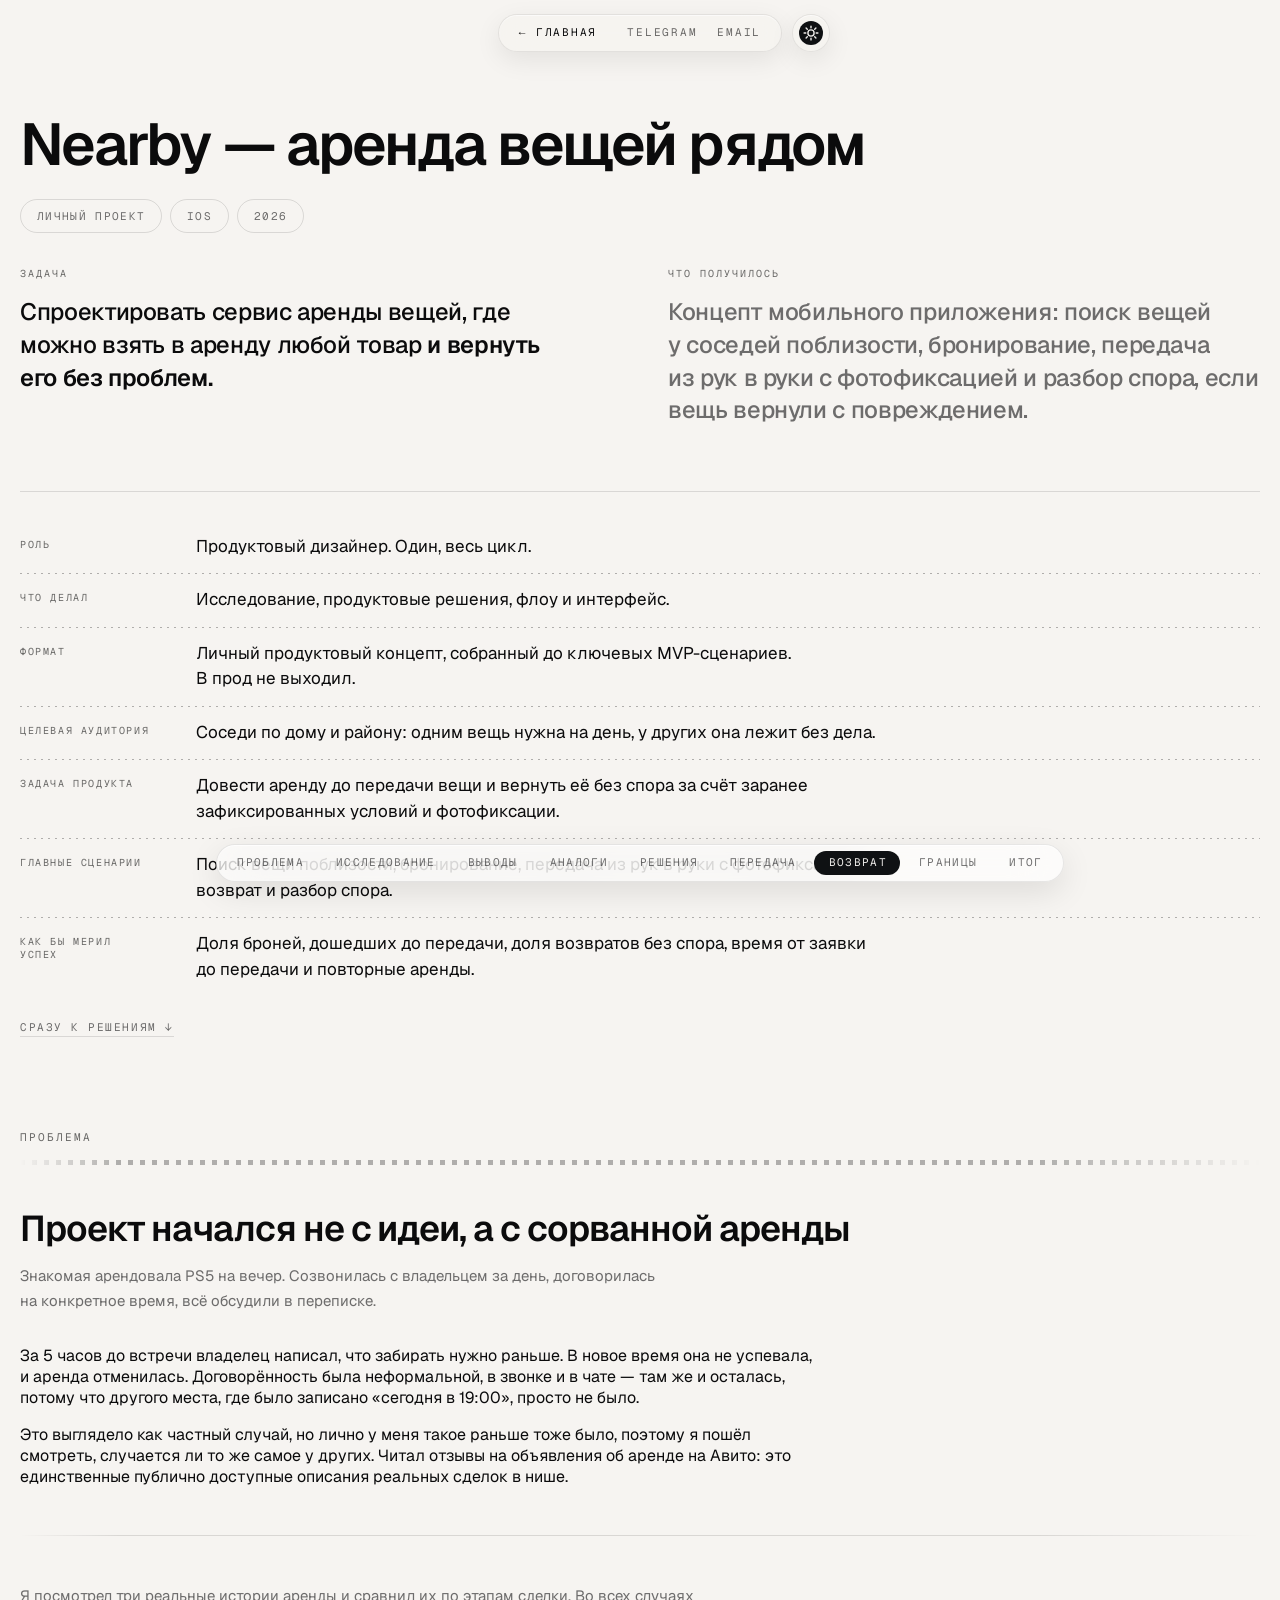
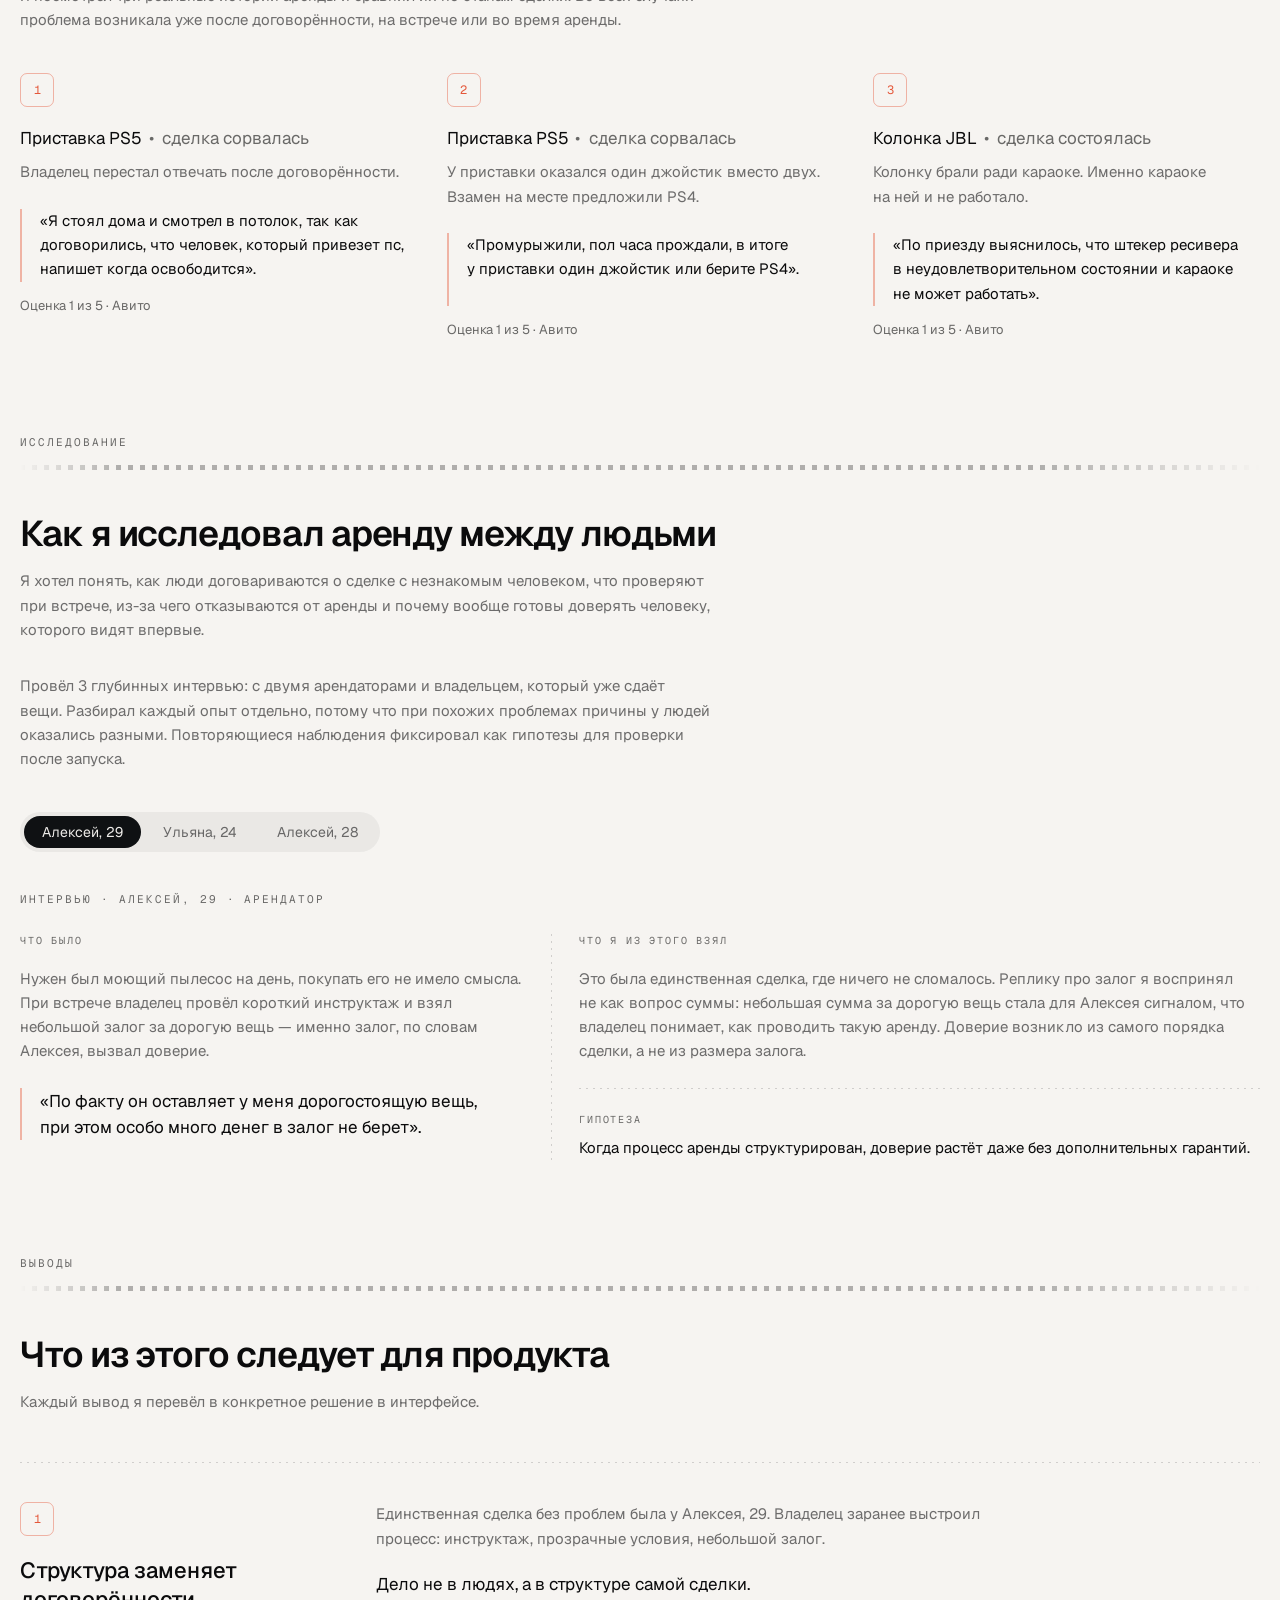
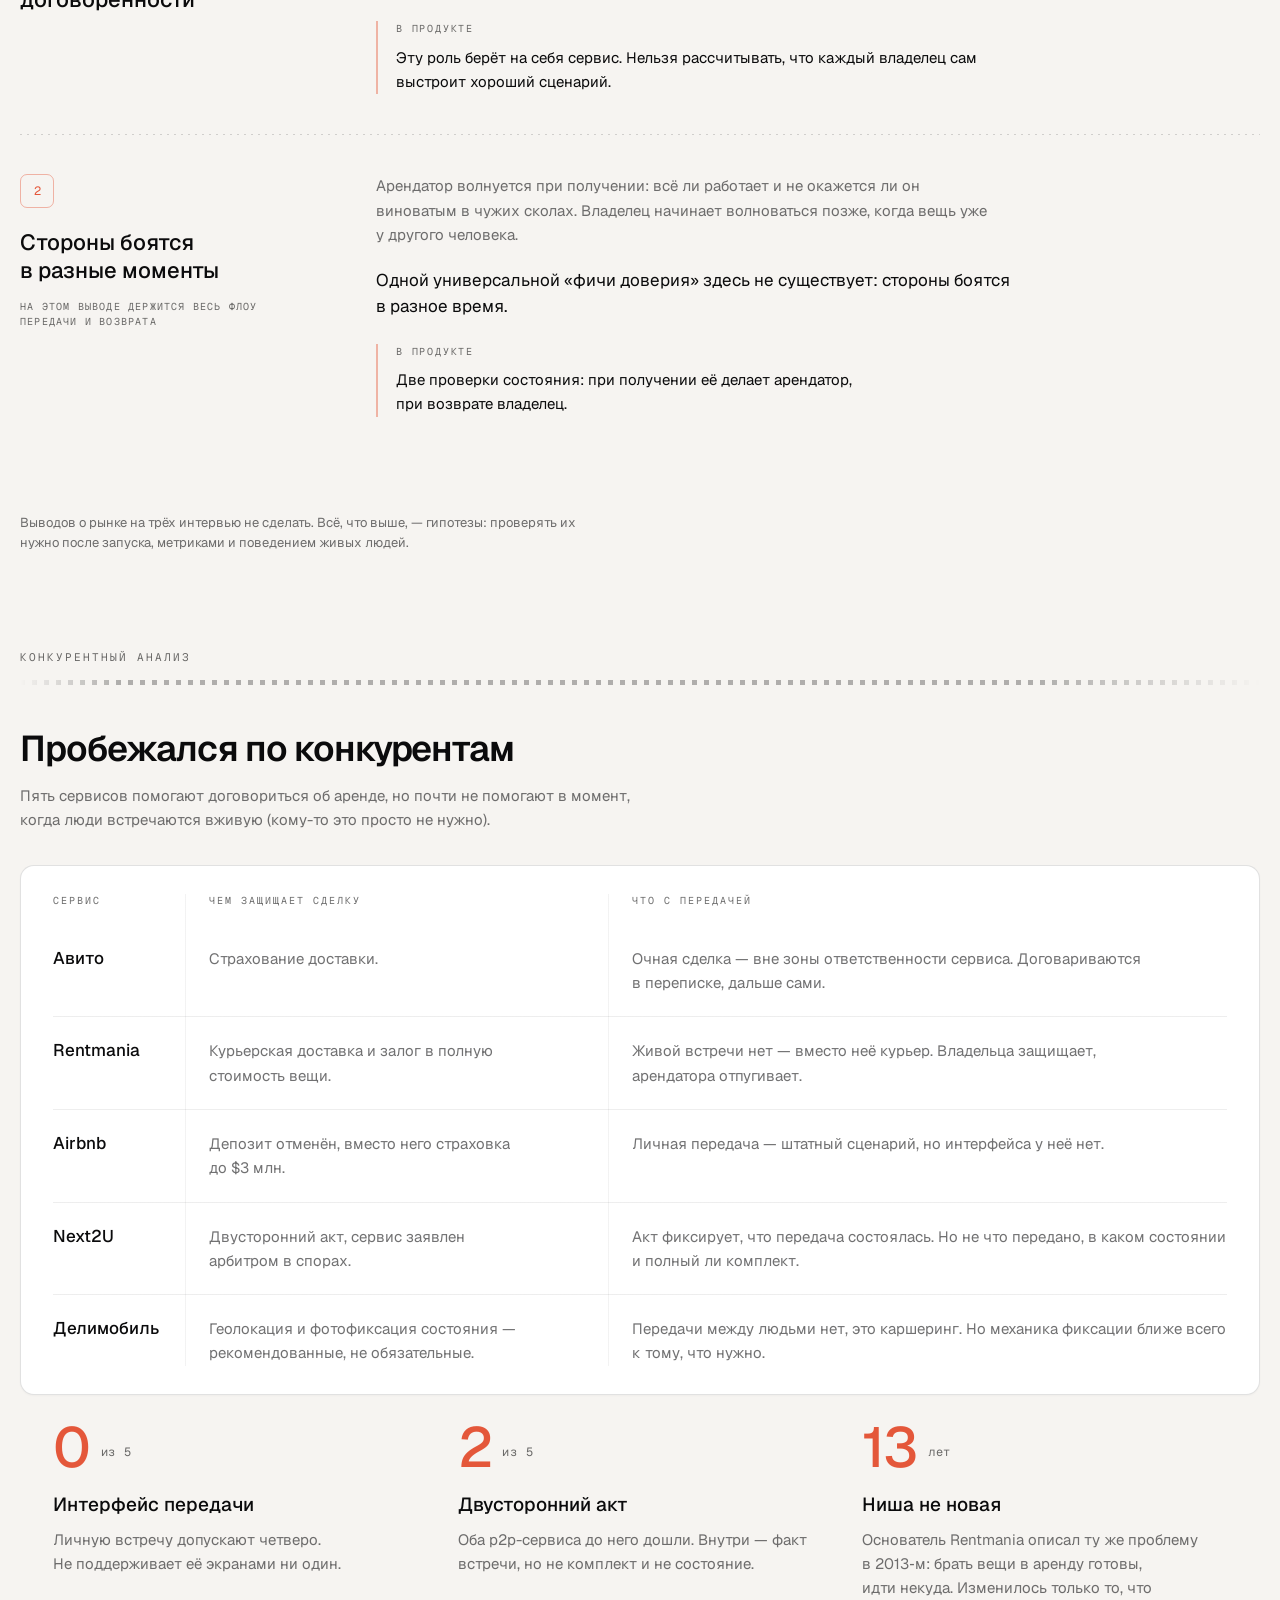
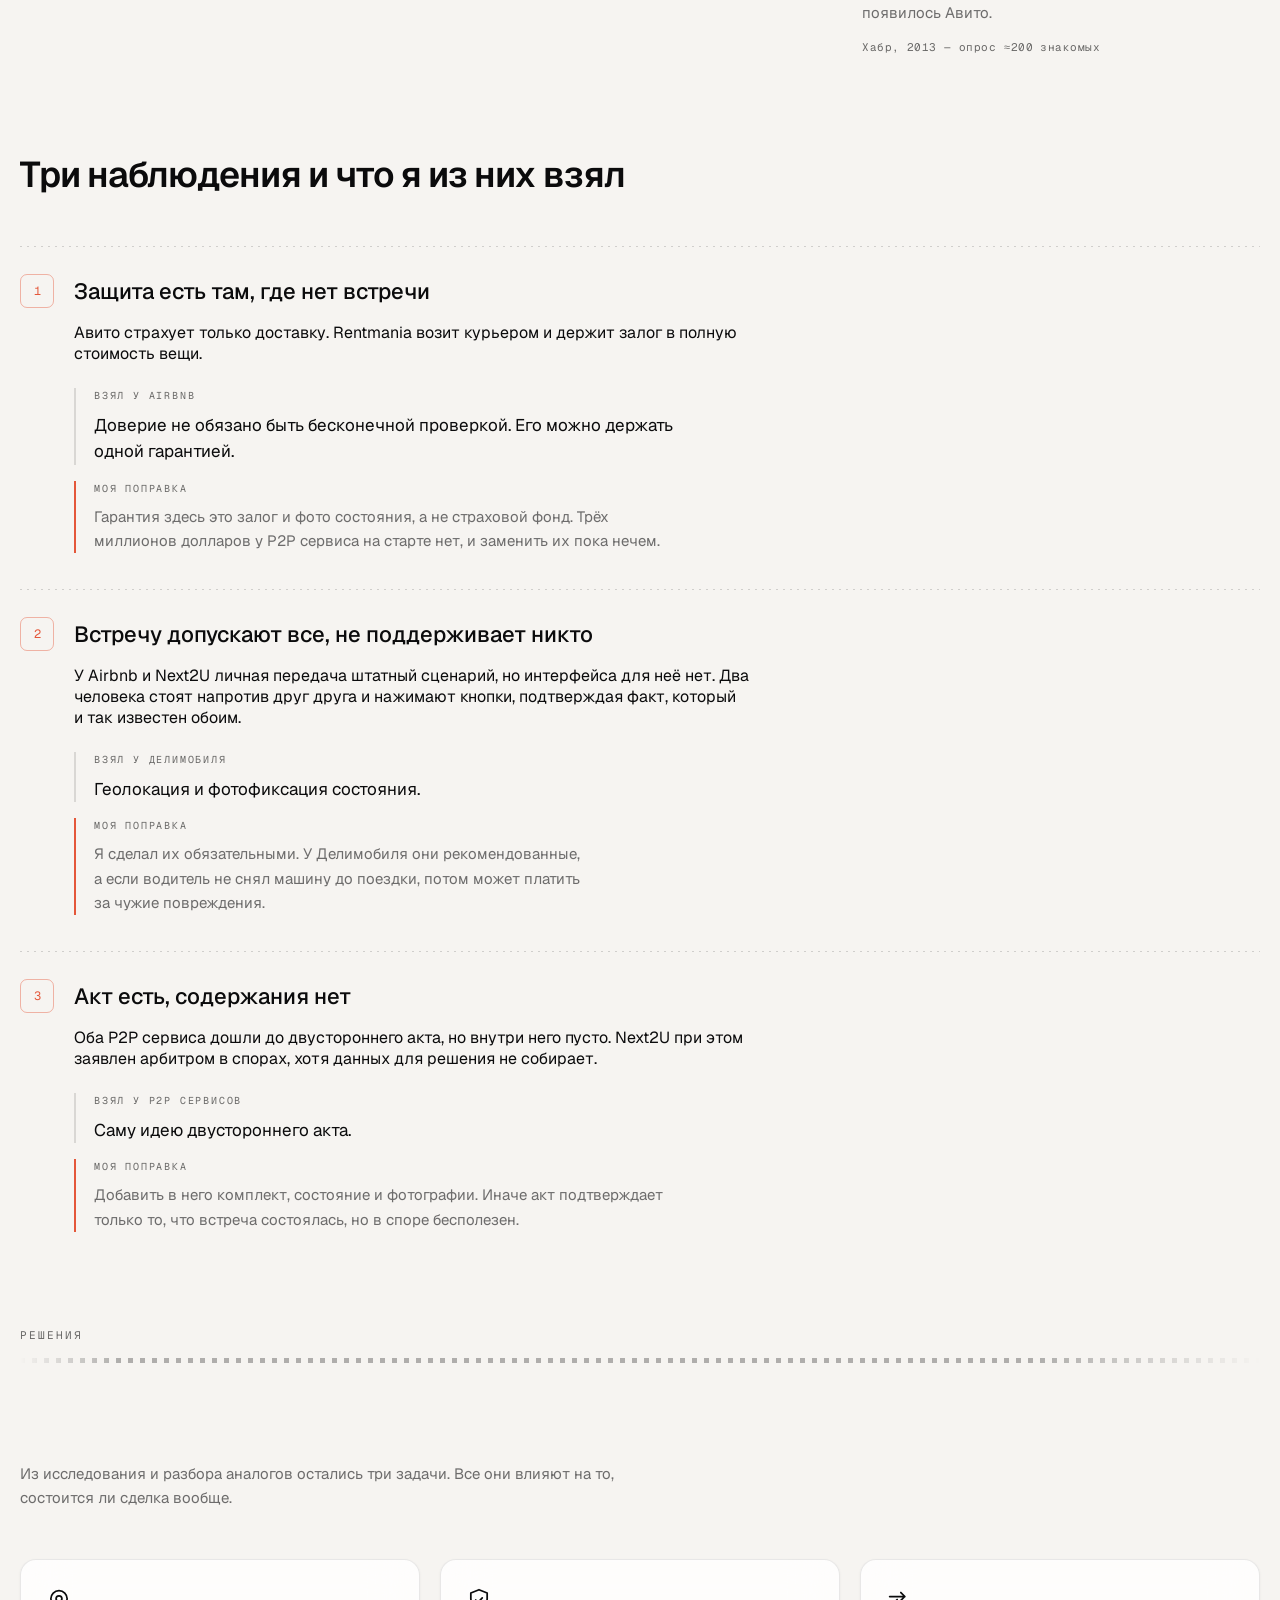
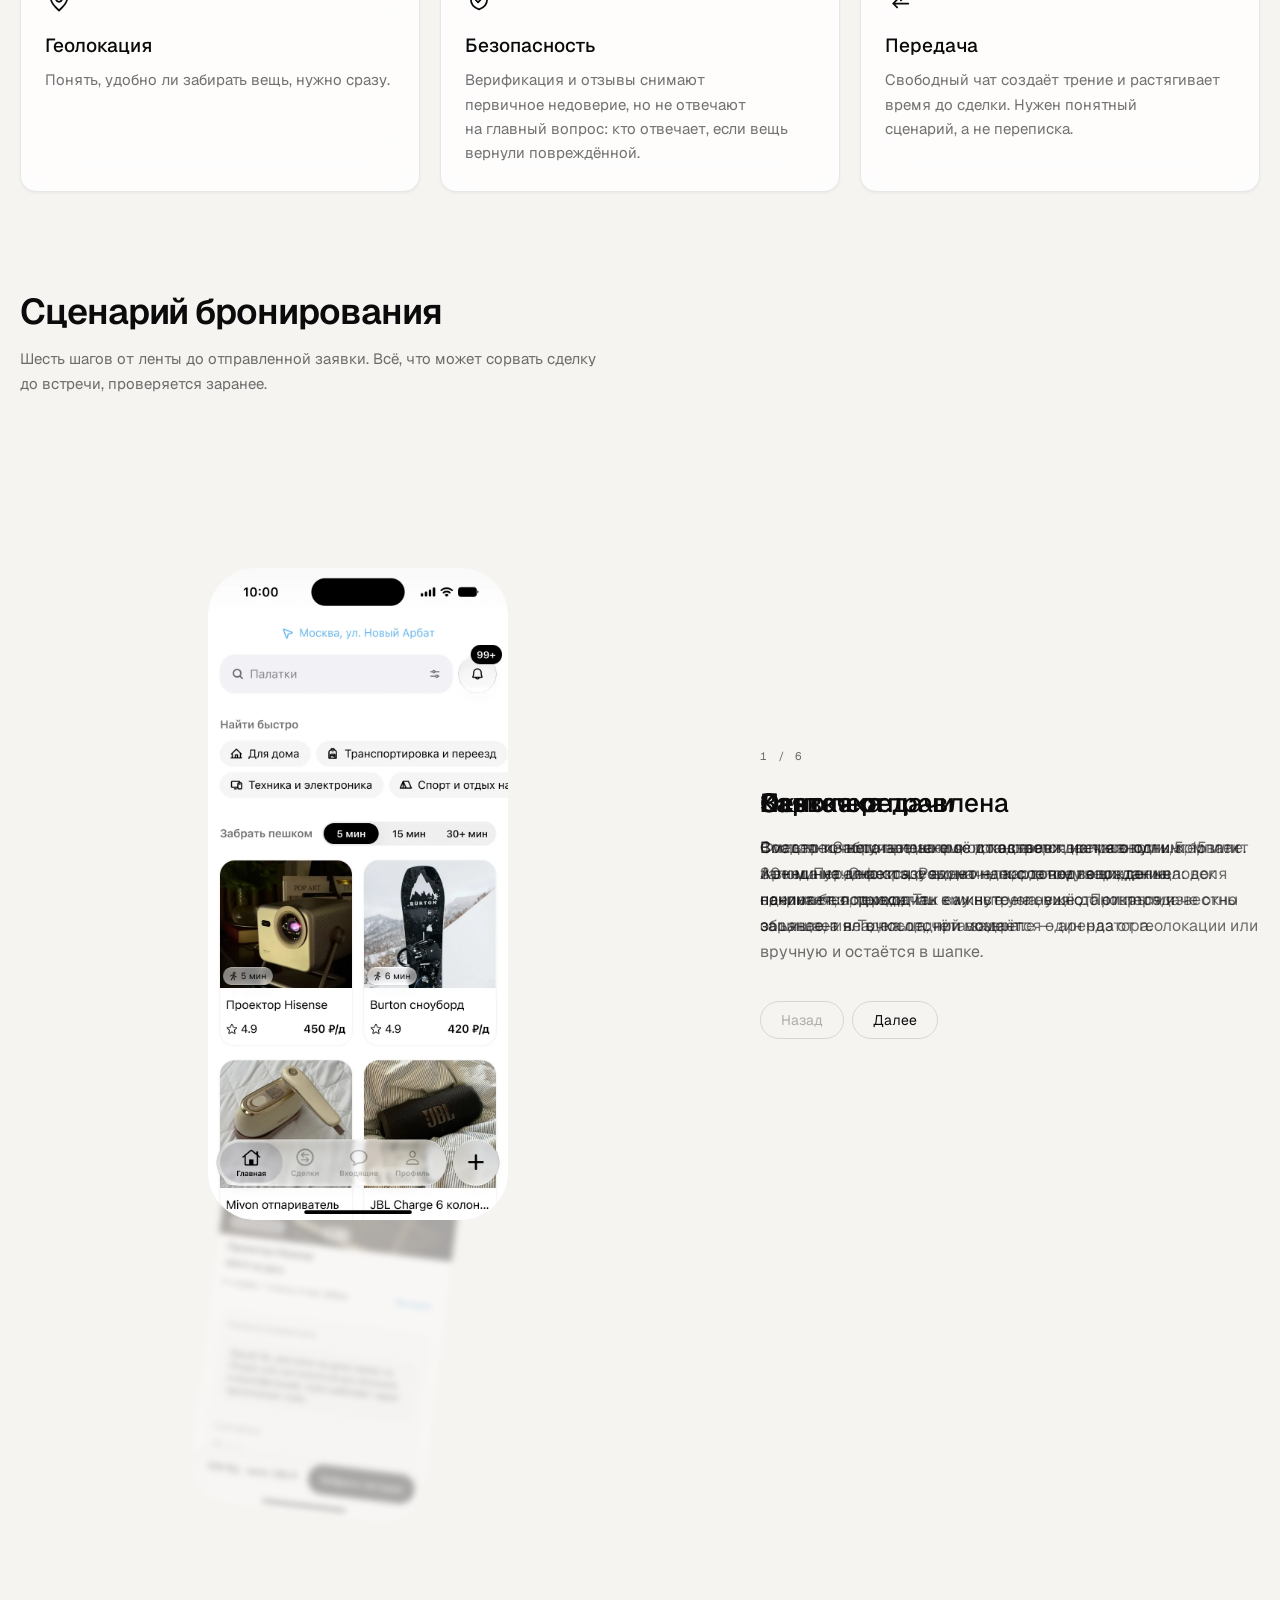
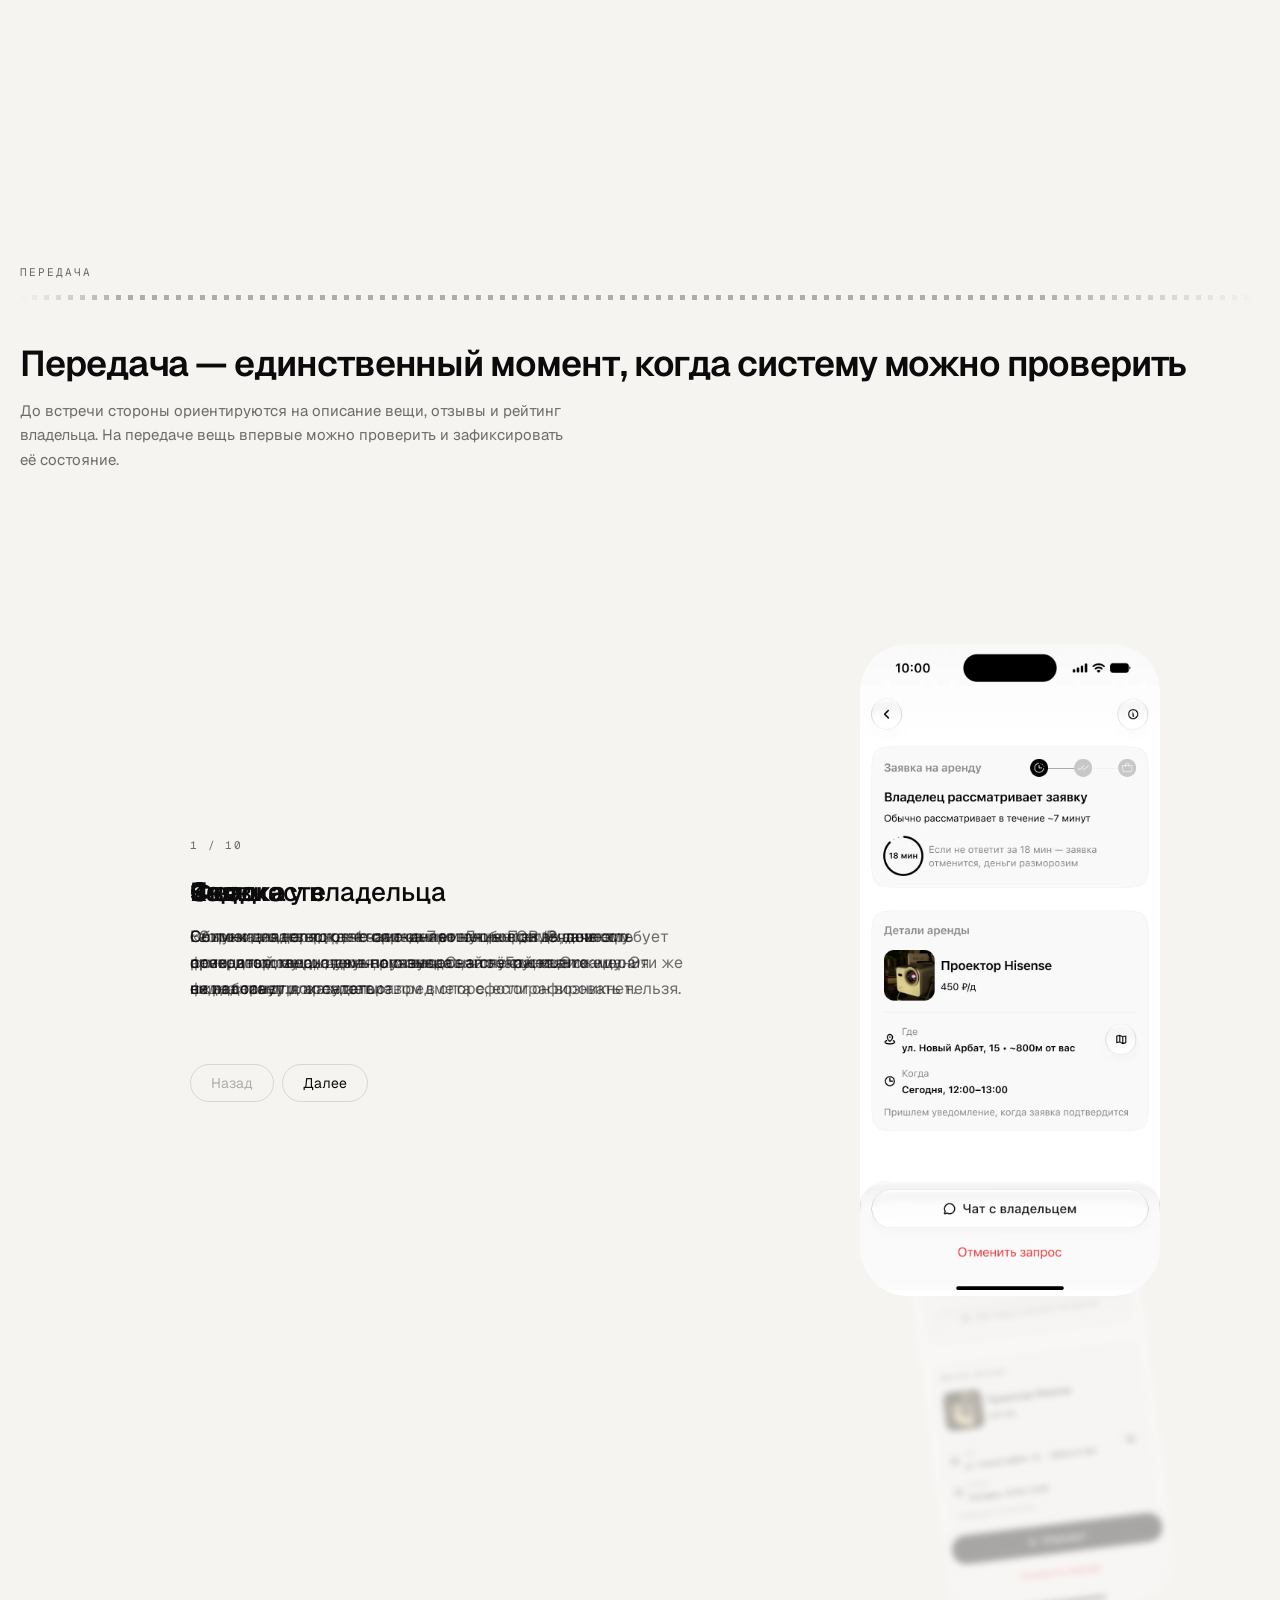
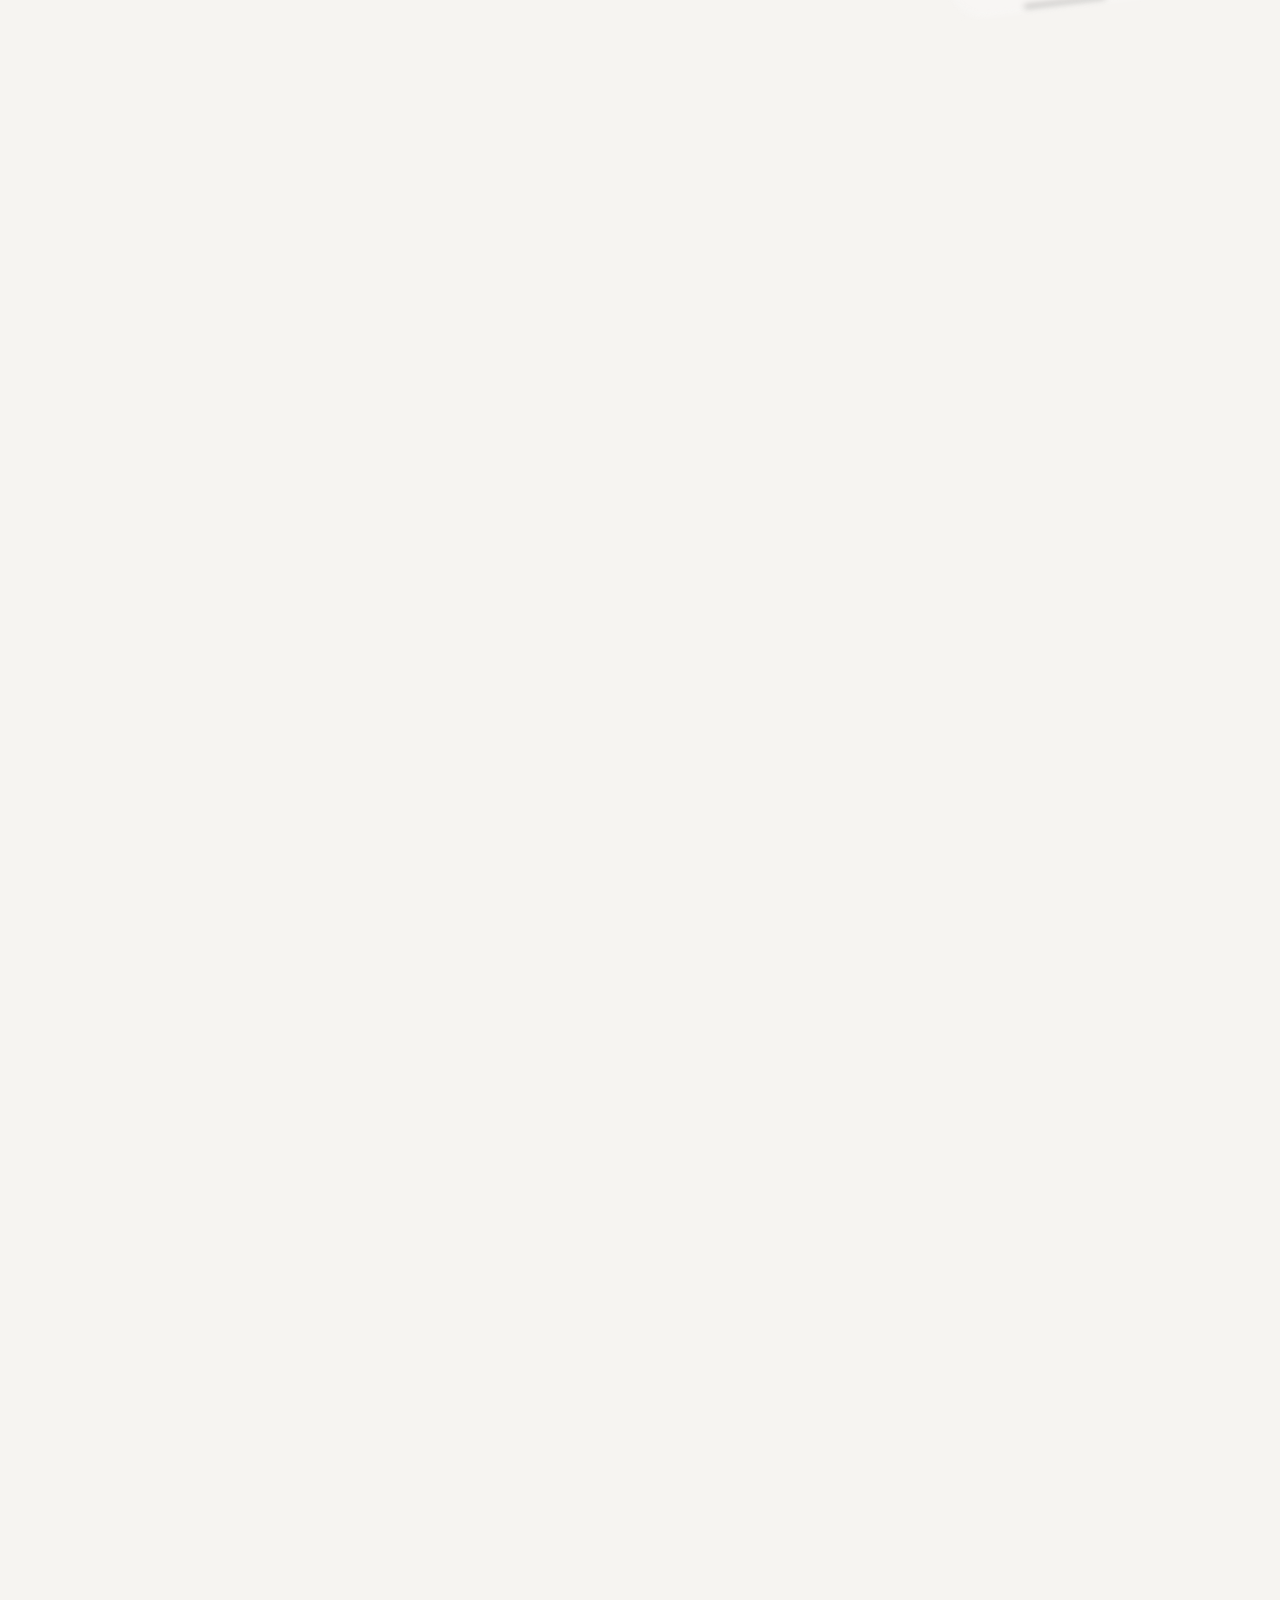
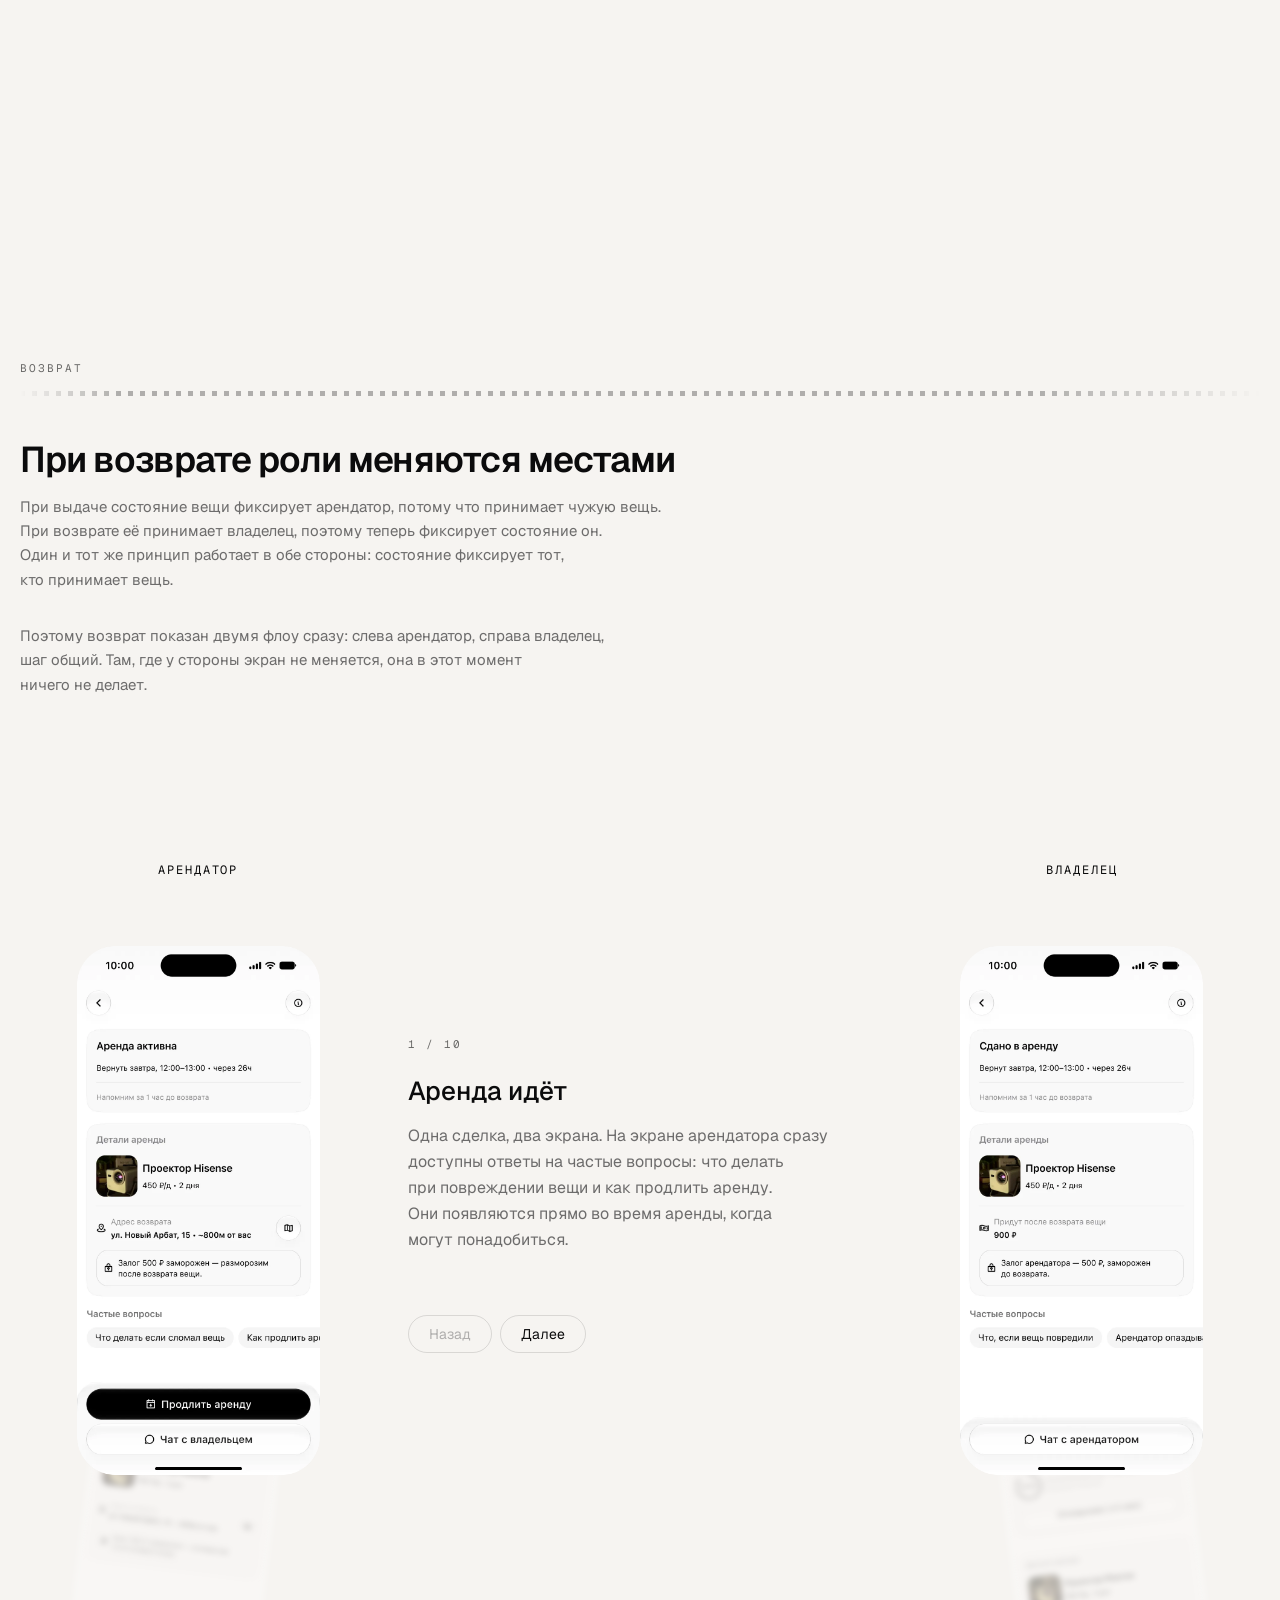
==== commit 90f22d09: "feat: у темы два состояния вместо трёх «Как в системе» ушло из интерфейса: оно требовало отдельного " ====
--- a/case-nearby.html
+++ b/case-nearby.html
@@ -7,11 +7,10 @@
 <meta name="supported-color-schemes" content="light dark">
 <meta name="theme-color" content="#F6F4F1">
 <!-- Тема ставится до первой отрисовки, иначе страница мигает светлым перед
-     тем, как загрузится js/theme.js. Свой выбор старше системной настройки.
-     Режим (system / light / dark) ставится отдельным атрибутом: по нему CSS
-     выбирает иконку кнопки, и он же отличает «светлую» от «системной, которая
-     сейчас светлая». -->
-<script>(function(){var m='system';try{var s=localStorage.getItem('theme');if(s==='dark'||s==='light')m=s}catch(e){}var r=document.documentElement;r.setAttribute('data-theme',m==='system'?(matchMedia('(prefers-color-scheme: dark)').matches?'dark':'light'):m);r.setAttribute('data-theme-mode',m)})()</script>
+     тем, как загрузится js/theme.js. Состояний два — светлое и тёмное. Пока
+     выбора не было, стартовое значение берётся у системы, и js/theme.js
+     продолжает за ней следить; свой выбор старше и остаётся навсегда. -->
+<script>(function(){var s=null;try{s=localStorage.getItem('theme')}catch(e){}var m=(s==='dark'||s==='light')?s:(matchMedia('(prefers-color-scheme: dark)').matches?'dark':'light');var r=document.documentElement;r.setAttribute('data-theme',m);r.setAttribute('data-theme-mode',m)})()</script>
 <title>Nearby&nbsp;— аренда вещей рядом</title>
 <link rel="icon" href="favicon.svg" type="image/svg+xml">
 <link rel="stylesheet" href="css/fonts.css">
@@ -47,12 +46,6 @@
 <noscript><div><img src="https://mc.yandex.ru/watch/111310110" style="position:absolute; left:-9999px;" alt="" /></div></noscript>
 
 <svg class="sprite" aria-hidden="true" focusable="false">
-  <symbol id="i-desktop" viewBox="0 0 16 16">
-    <rect x="1.4" y="2.2" width="13.2" height="9" rx="1.5"/><path d="M8 11.2v2.6M5.4 13.8h5.2"/>
-  </symbol>
-  <symbol id="i-phone" viewBox="0 0 16 16">
-    <rect x="4.3" y="1.4" width="7.4" height="13.2" rx="1.9"/><path d="M6.9 12.3h2.2"/>
-  </symbol>
   <symbol id="i-sun" viewBox="0 0 16 16">
     <circle cx="8" cy="8" r="3.1"/>
     <path d="M8 1.1v1.7M8 13.2v1.7M14.9 8h-1.7M2.8 8H1.1M12.9 3.1l-1.2 1.2M4.3 11.7l-1.2 1.2M12.9 12.9l-1.2-1.2M4.3 4.3L3.1 3.1"/>
@@ -71,17 +64,12 @@
         <a href="mailto:new.boxmail666@gmail.com">Email</a>
       </div>
       <button class="nav__theme" type="button" data-theme-toggle aria-label="Переключить тему">
-        <svg class="i--desktop" aria-hidden="true" focusable="false"><use href="#i-desktop"/></svg>
-        <svg class="i--phone" aria-hidden="true" focusable="false"><use href="#i-phone"/></svg>
         <svg class="i--sun" aria-hidden="true" focusable="false"><use href="#i-sun"/></svg>
         <svg class="i--moon" aria-hidden="true" focusable="false"><use href="#i-moon"/></svg>
       </button>
     </nav>
     <div class="themectl" role="group" aria-label="Тема">
       <span class="themectl__ind" aria-hidden="true"></span>
-      <button class="themectl__b" type="button" data-theme-set="system" aria-pressed="false" aria-label="Тема как в системе">
-        <svg aria-hidden="true" focusable="false"><use href="#i-desktop"/></svg>
-      </button>
       <button class="themectl__b" type="button" data-theme-set="light" aria-pressed="false" aria-label="Светлая тема">
         <svg aria-hidden="true" focusable="false"><use href="#i-sun"/></svg>
       </button>
--- a/css/base.css
+++ b/css/base.css
@@ -116,15 +116,18 @@
 .nav__l{display:flex;gap:20px}
 
 /* ---- переключатель темы ----
-   Состояний три: как в системе, светлая, тёмная. Солнце и луна — паттерн,
-   который не надо объяснять, а системное состояние показано самим устройством,
-   с которого страницу открыли. Отсюда четыре рисунка на три состояния.
+   Состояний два: светлое и тёмное. Солнце и луна — паттерн, который не надо
+   объяснять. Третьего, «как в системе», в интерфейсе нет: оно требовало
+   отдельного рисунка, который сам по себе ничего не говорил. Системную
+   настройку страница по-прежнему уважает — та задаёт стартовое состояние и
+   двигает его дальше, пока читатель не выбрал сам, но состоянием кнопки не
+   является.
 
    Управлений два, по способу ввода. Пальцем удобнее одна кнопка, которая
-   перебирает состояния по кругу: три мишени по 18px в навбаре не нажать, а
-   раскрытия по наведению на тач-экране просто нет. Мышью, наоборот, перебор
-   вслепую раздражает — там сегментный переключатель, где все три состояния
-   видны сразу и выбор делается за одно нажатие.
+   перебирает состояния: мишени по 18px в навбаре не нажать, а раскрытия по
+   наведению на тач-экране просто нет. Мышью, наоборот, перебор вслепую
+   раздражает — там сегментный переключатель, где оба состояния видны сразу и
+   выбор делается за одно нажатие.
 
    Высота обоих гасится отрицательным полем: пилюля навбара обязана совпадать
    по высоте с пилюлей статуса на главной, и лишние пиксели развели бы их. Поле
@@ -161,19 +164,8 @@
   transition:opacity .2s ease, transform .34s var(--pt-ease-out)}
 
 :root[data-theme-mode="light"] .nav__theme .i--sun,
-:root[data-theme-mode="dark"] .nav__theme .i--moon,
-:root[data-theme-mode="system"] .nav__theme .i--desktop{
+:root[data-theme-mode="dark"] .nav__theme .i--moon{
   opacity:1;transform:none;transition-delay:.09s}
-
-/* «Как в системе» рисуем тем устройством, с которого пришли: на телефоне
-   монитор не объясняет ничего. Различаем по указателю, а не по ширине окна —
-   узкое окно на десктопе остаётся десктопом. */
-@media (pointer: coarse){
-  :root[data-theme-mode="system"] .nav__theme .i--desktop{
-    opacity:0;transform:scale(.4) rotate(-110deg);transition-delay:0s}
-  :root[data-theme-mode="system"] .nav__theme .i--phone{
-    opacity:1;transform:none;transition-delay:.09s}
-}
 
 /* --- сегментный переключатель (мышь) ---
    Отдельная пилюля рядом с навбаром, а не внутри него. Внутри она заставляла
@@ -225,9 +217,8 @@
   :root[data-theme-mode] .themectl.is-open{--open:1}
   :root[data-theme-mode] .themectl:has(:focus-visible){--open:1}
 
-  :root[data-theme-mode="system"] .themectl{--seg:0}
-  :root[data-theme-mode="light"] .themectl{--seg:1}
-  :root[data-theme-mode="dark"] .themectl{--seg:2}
+  :root[data-theme-mode="light"] .themectl{--seg:0}
+  :root[data-theme-mode="dark"] .themectl{--seg:1}
 
   /* Подложка выбранного — та же, что под активным разделом внизу кейса. В
      свёрнутом виде сдвиг обнуляется вместе с --open: сегмент там ровно один и
@@ -258,8 +249,7 @@
      Опознаётся по атрибуту темы на <html>, а не по aria-pressed — атрибут
      стоит с инлайнового скрипта, то есть до первой отрисовки, а aria-pressed
      расставит js/theme.js уже после загрузки, и на первом кадре схлопнулись бы
-     все три. */
-  :root[data-theme-mode="system"] .themectl__b[data-theme-set="system"],
+     оба. */
   :root[data-theme-mode="light"] .themectl__b[data-theme-set="light"],
   :root[data-theme-mode="dark"] .themectl__b[data-theme-set="dark"]{
     width:var(--tc-seg);opacity:1;color:var(--on-contrast)}
